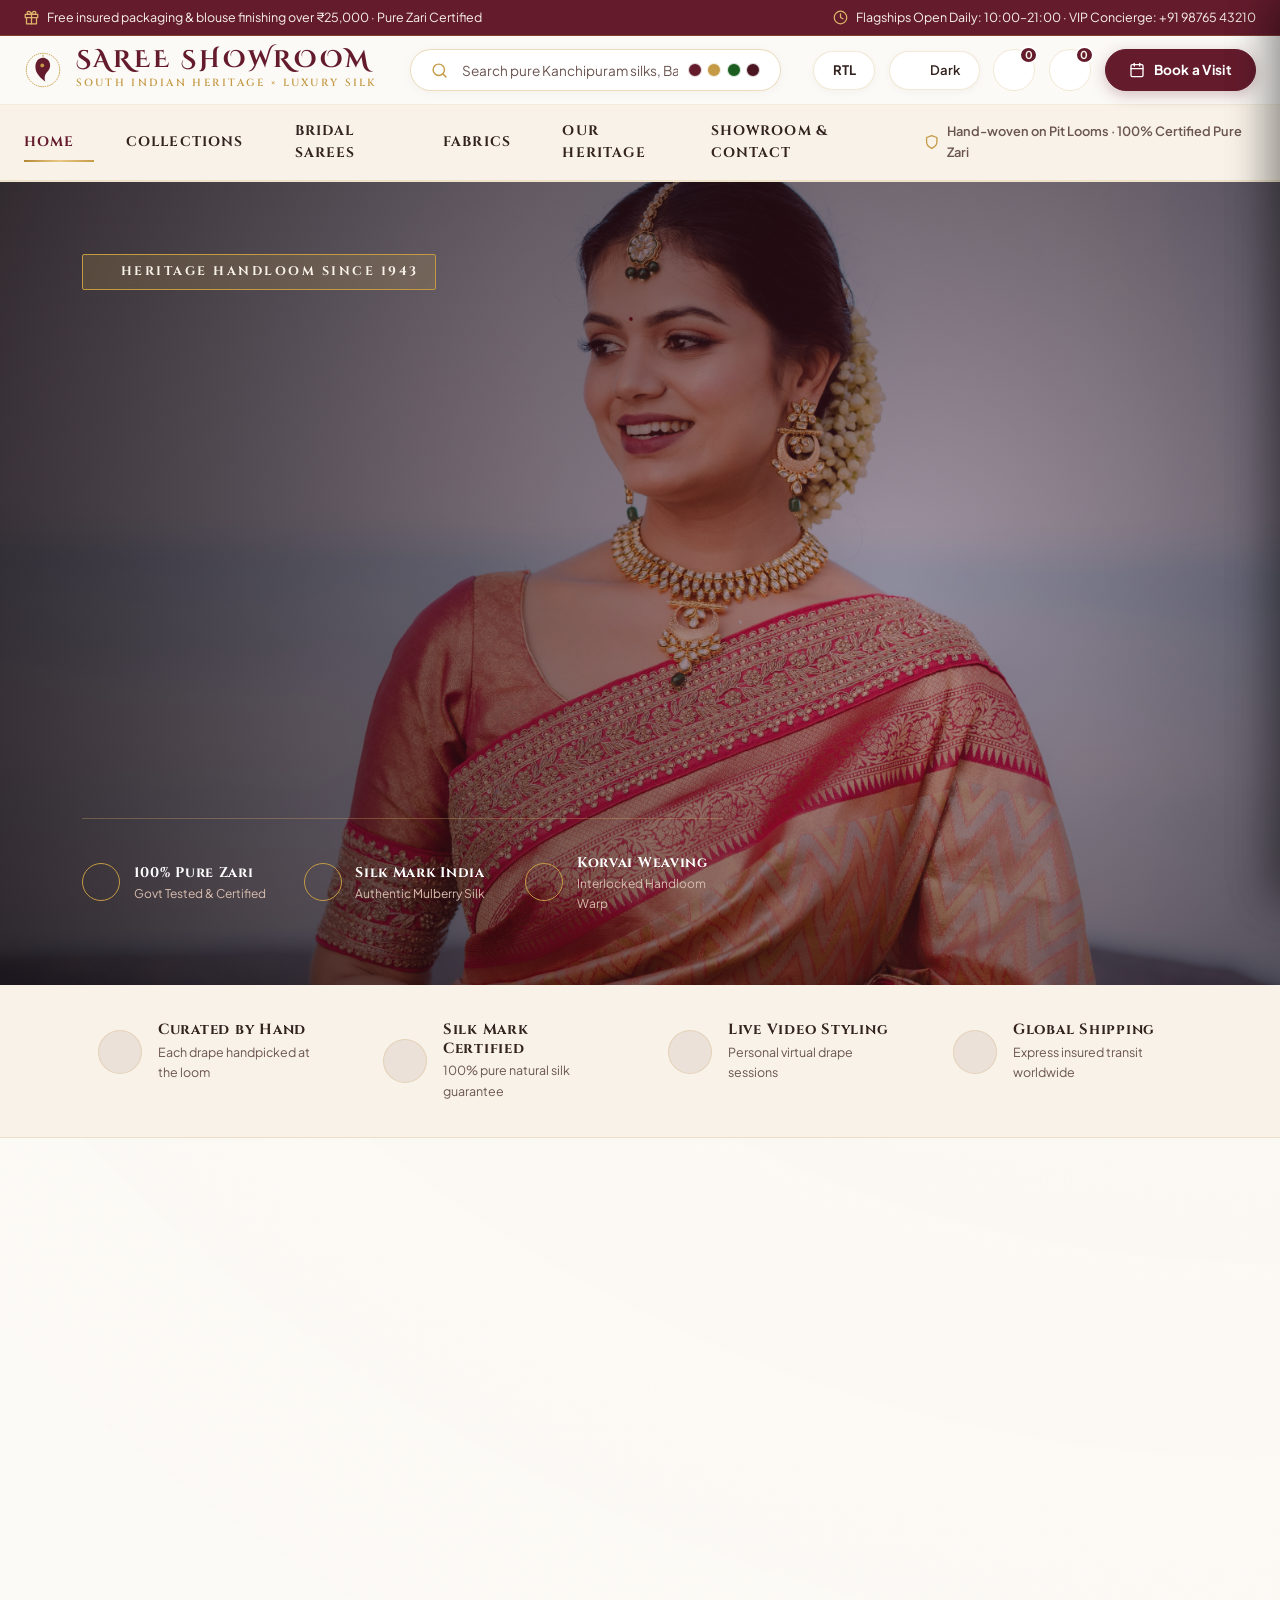
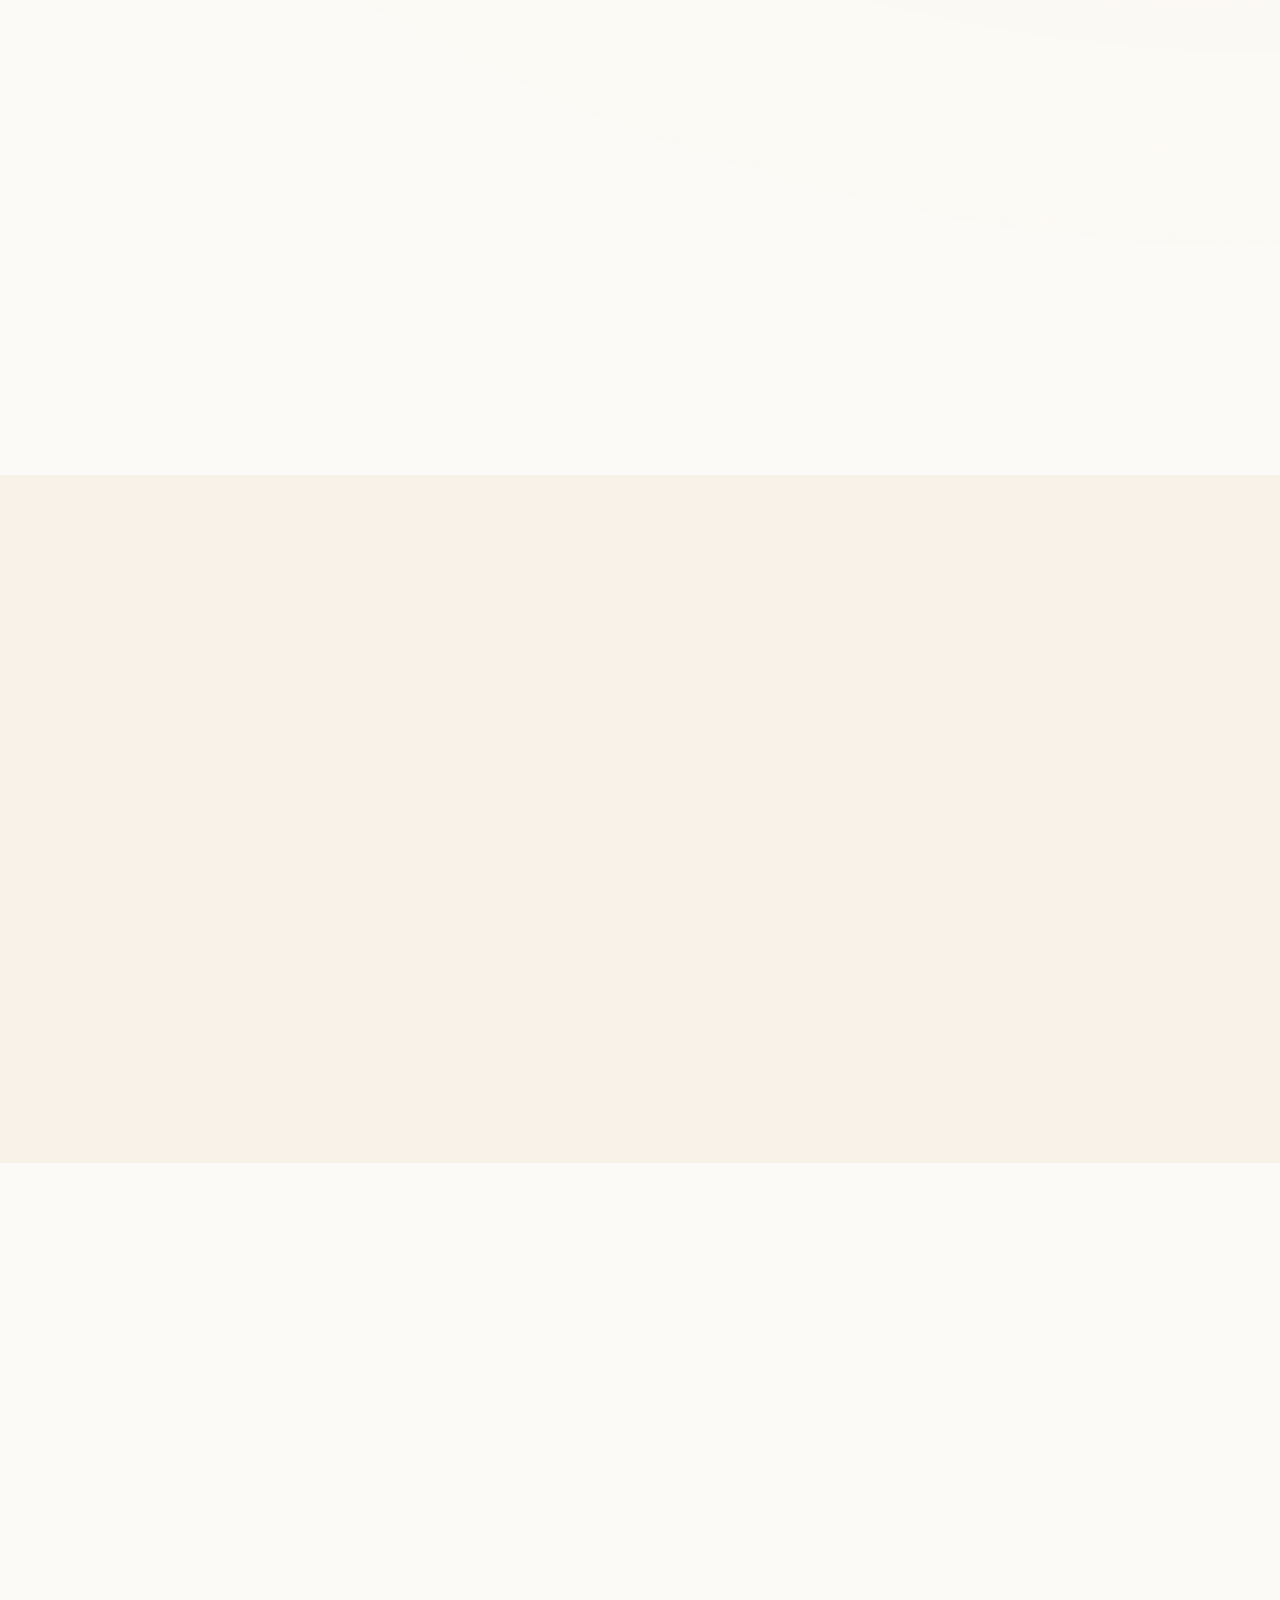
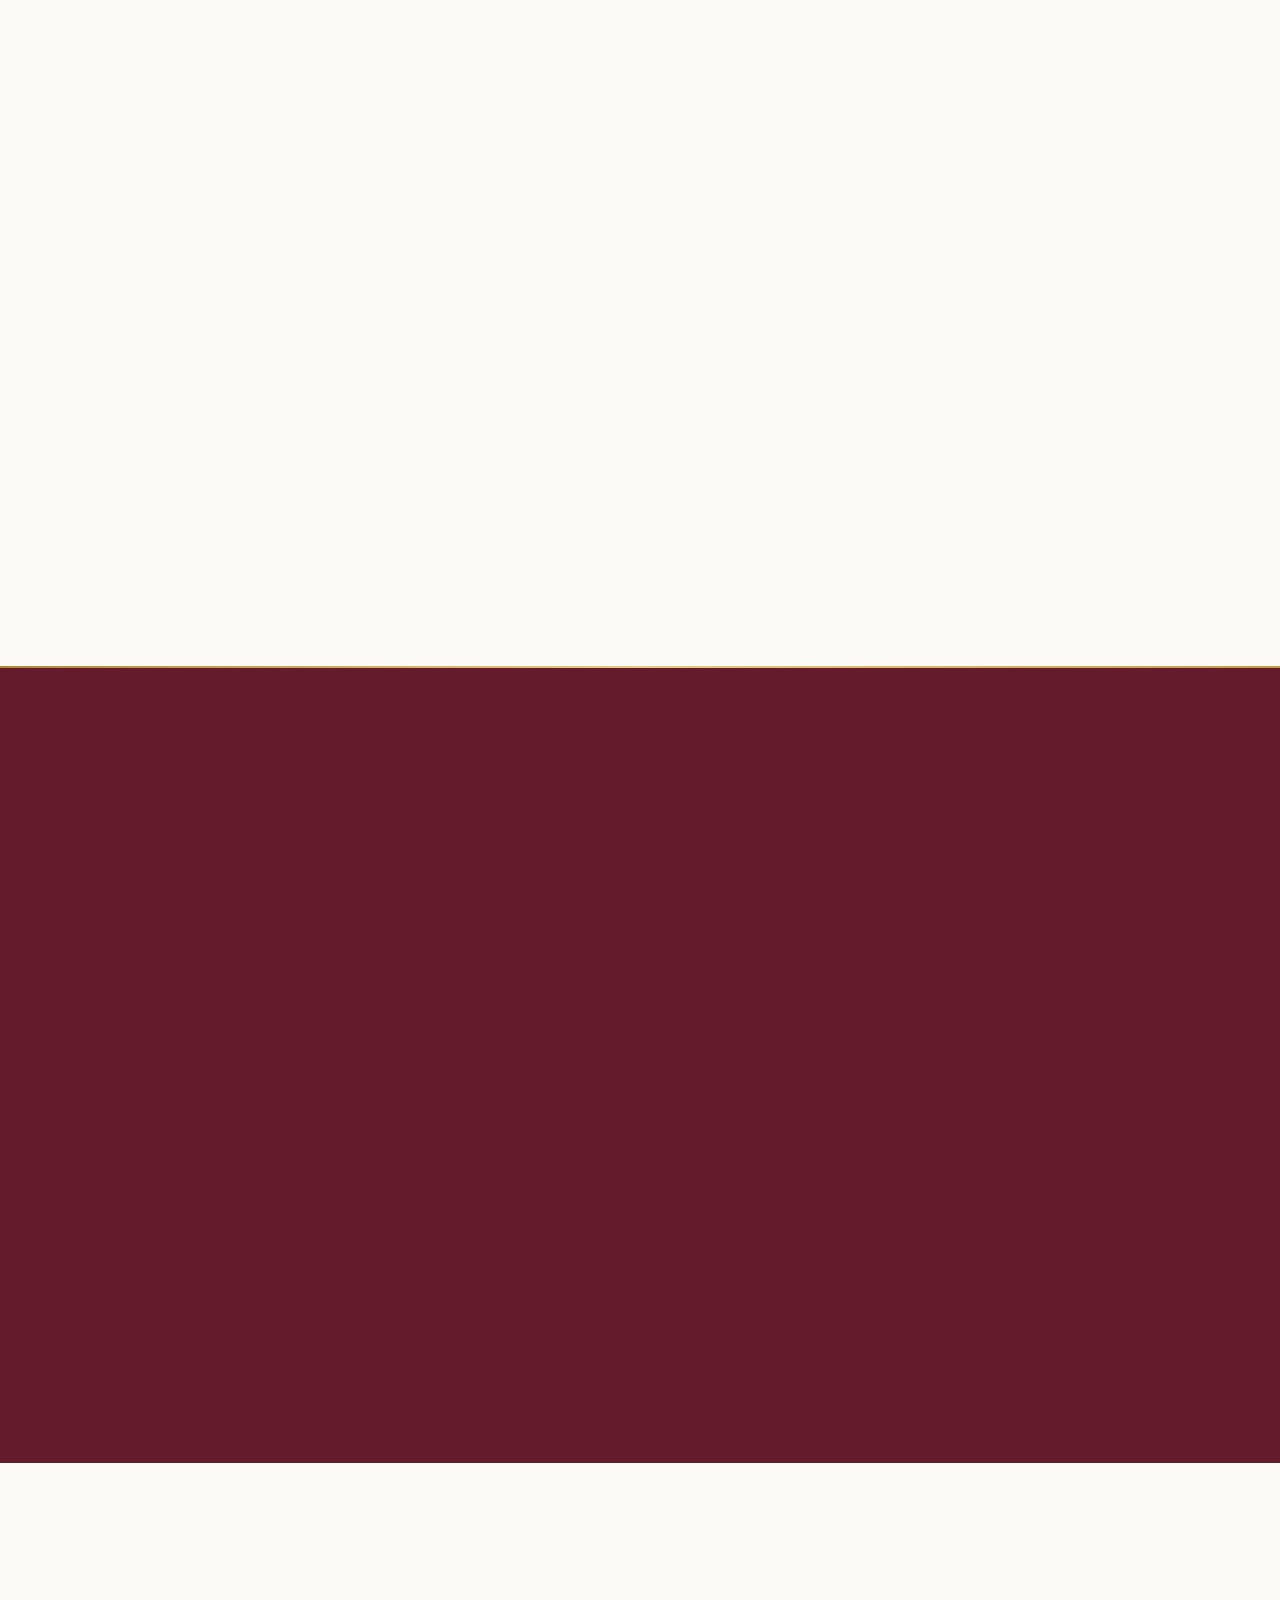
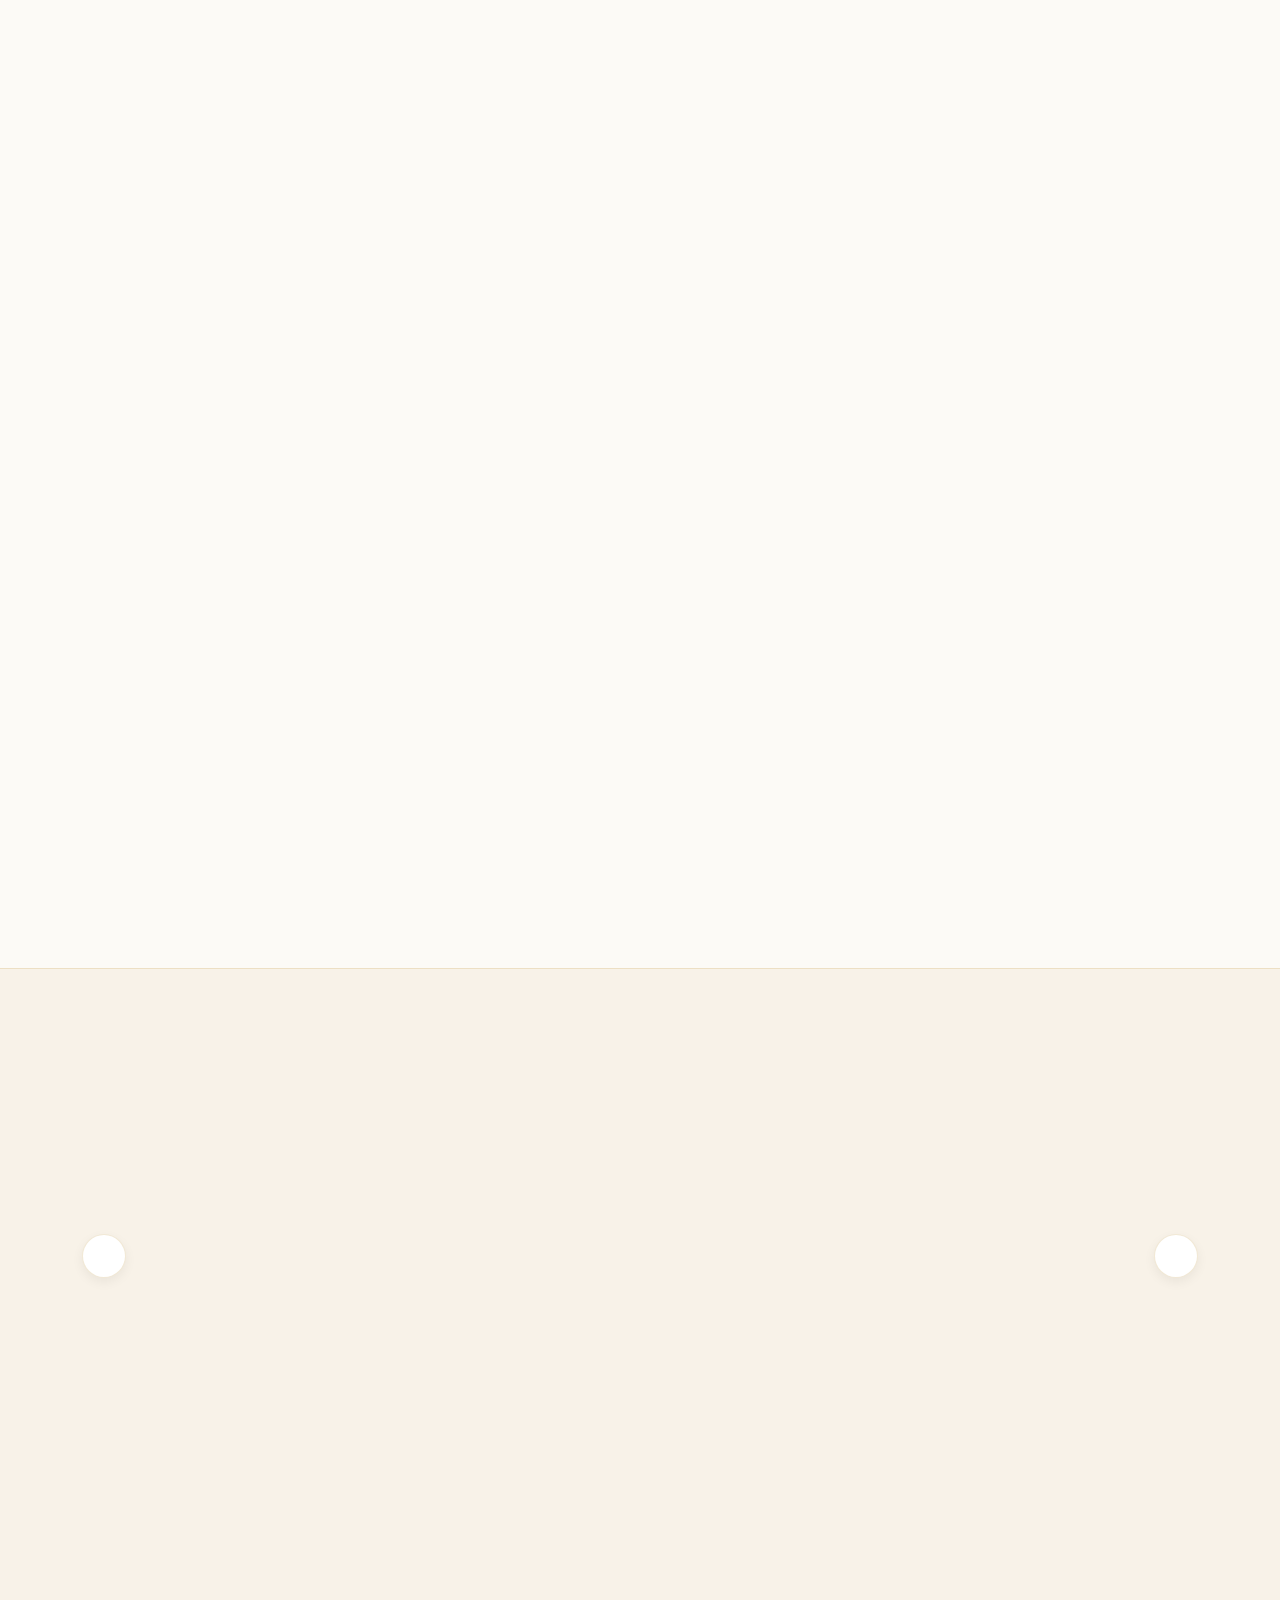
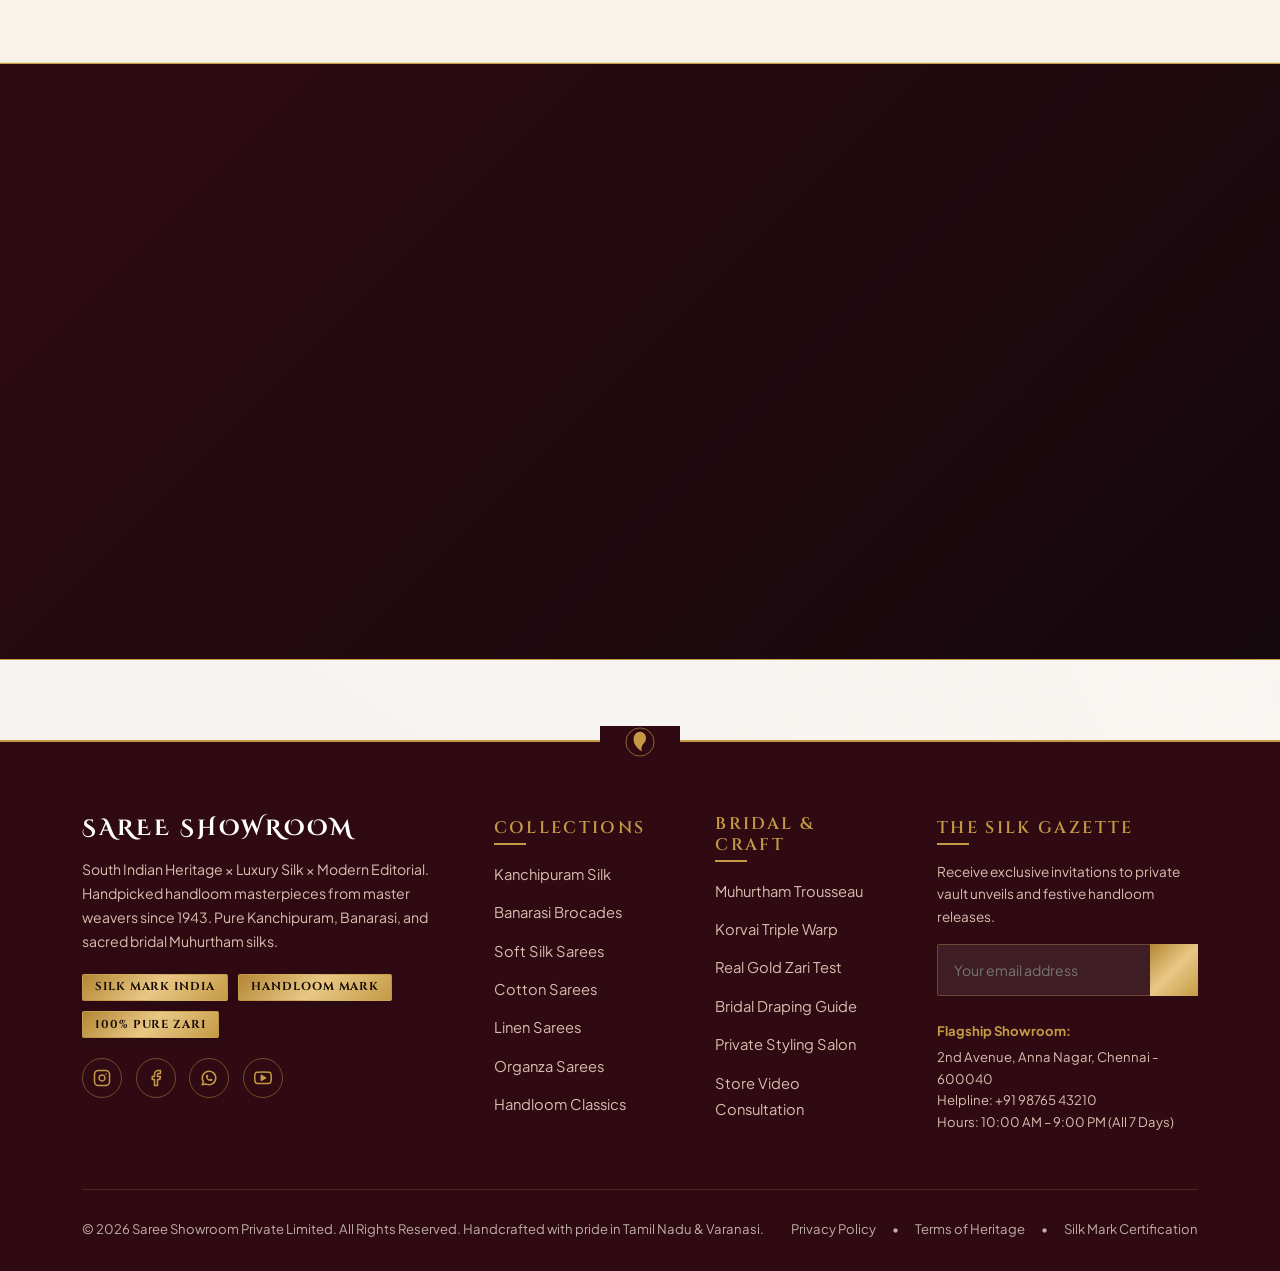
==== index.html @ 2eed8095 "feat: complete Saree Showroom luxury heritage website" ====
<!DOCTYPE html>
<html lang="en" data-theme="light" dir="ltr">
<head>
  <meta charset="UTF-8" />
  <meta name="viewport" content="width=device-width, initial-scale=1.0" />
  <title>Saree Showroom | South Indian Heritage × Luxury Silk × Modern Editorial</title>
  <meta name="description" content="Discover exquisite handwoven Kanchipuram silk, Banarasi brocades, and heirloom bridal sarees carefully handpicked since 1943. Experience royal heritage craftsmanship." />
  
  <!-- Favicon -->
  <link rel="icon" type="image/svg+xml" href="assets/icons/favicon.svg" />

  <!-- Bootstrap 5 CSS -->
  <link rel="stylesheet" href="https://cdn.jsdelivr.net/npm/bootstrap@5.3.3/dist/css/bootstrap.min.css" />
  <!-- Swiper CSS -->
  <link rel="stylesheet" href="https://cdn.jsdelivr.net/npm/swiper@11/swiper-bundle.min.css" />
  <!-- AOS CSS -->
  <link rel="stylesheet" href="https://cdn.jsdelivr.net/npm/aos@2.3.4/dist/aos.css" />

  <!-- Custom Stylesheets -->
  <link rel="stylesheet" href="css/style.css" />
  <link rel="stylesheet" href="css/components.css" />
  <link rel="stylesheet" href="css/responsive.css" />
</head>
<body>

  <!-- ==========================================================================
       Site Header (3-Tier Luxury Editorial Navigation)
       Tier 1: Top Ribbon (Offers & Showroom Timings)
       Tier 2: Brand Logo, Pill Search Bar, Utility Controls (RTL, Dark/Light, Wishlist, Bag, Book a Visit)
       Tier 3: Primary Navigation Links & Handloom Certified Trust Ribbon
       ========================================================================== -->
  <header class="site-header">
    
    <!-- Tier 1: Top Ribbon (Offers & Showroom Timings) -->
    <div class="header-tier-top">
      <div class="header-tier-top-inner">
        <div class="header-top-item">
          <svg viewBox="0 0 24 24" width="15" height="15" fill="none" stroke="currentColor" stroke-width="2" stroke-linecap="round" stroke-linejoin="round">
            <polyline points="20 12 20 22 4 22 4 12"/>
            <rect x="2" y="7" width="20" height="5"/>
            <line x1="12" y1="22" x2="12" y2="7"/>
            <path d="M12 7H7.5a2.5 2.5 0 0 1 0-5C11 2 12 7 12 7z"/>
            <path d="M12 7h4.5a2.5 2.5 0 0 0 0-5C13 2 12 7 12 7z"/>
          </svg>
          <span>Free insured packaging & blouse finishing over ₹25,000 · Pure Zari Certified</span>
        </div>
        <div class="header-top-item d-none d-md-inline-flex">
          <svg viewBox="0 0 24 24" width="15" height="15" fill="none" stroke="currentColor" stroke-width="2" stroke-linecap="round" stroke-linejoin="round">
            <circle cx="12" cy="12" r="10"/>
            <polyline points="12 6 12 12 16 14"/>
          </svg>
          <span>Flagships Open Daily: 10:00–21:00 · VIP Concierge: +91 98765 43210</span>
        </div>
      </div>
    </div>

    <!-- Tier 2: Main Brand & Utility Bar -->
    <div class="header-tier-main">
      <div class="header-tier-main-inner">
        
        <!-- Brand Logo (Tier 2 Left) -->
        <a href="index.html" class="brand-logo-group" aria-label="Saree Showroom Home">
          <svg class="brand-emblem-svg" viewBox="0 0 100 100">
            <circle cx="50" cy="50" r="44" fill="none" stroke="#C49A45" stroke-width="2.5" stroke-dasharray="4 2"/>
            <path d="M50 18 C38 18 30 28 30 42 C30 58 44 72 56 80 C52 70 56 60 62 54 C68 48 70 40 68 32 C66 24 58 18 50 18 Z" fill="#641C2D"/>
            <circle cx="48" cy="38" r="5" fill="#C49A45"/>
            <polygon points="50,8 52,14 50,16 48,14" fill="#C49A45"/>
          </svg>
          <div class="brand-title-wrap">
            <span class="brand-name">SAREE SHOWROOM</span>
            <span class="brand-tagline">South Indian Heritage × Luxury Silk</span>
          </div>
        </a>

        <!-- Pill Search Bar (Tier 2 Center) -->
        <div class="header-search-wrapper">
          <div class="header-search-pill">
            <svg class="header-search-icon" viewBox="0 0 24 24" fill="none" stroke="currentColor" stroke-width="2" stroke-linecap="round" stroke-linejoin="round">
              <circle cx="11" cy="11" r="8"/>
              <line x1="21" y1="21" x2="16.65" y2="16.65"/>
            </svg>
            <input type="text" class="header-search-input" placeholder="Search pure Kanchipuram silks, Banarasi brocades, motifs, colors..." aria-label="Search Catalog" />
            <!-- Quick Silk Swatches in Search Bar -->
            <div class="search-swatches-quick d-none d-lg-flex" title="Quick Color Filters">
              <span class="search-swatch-dot" style="background: #641C2D;" onclick="window.location.href='collections.html?search=maroon'"></span>
              <span class="search-swatch-dot" style="background: #C49A45;" onclick="window.location.href='collections.html?search=gold'"></span>
              <span class="search-swatch-dot" style="background: #1B5E20;" onclick="window.location.href='collections.html?search=emerald'"></span>
              <span class="search-swatch-dot" style="background: #4A1521;" onclick="window.location.href='collections.html?search=wine'"></span>
            </div>
          </div>

          <!-- Suggestions Dropdown Popup -->
          <div class="search-suggestions-popup">
            <div class="suggestions-title">Trending Weaves & Motifs:</div>
            <div class="suggestions-tags">
              <a href="collections.html?fabric=kanchipuram" class="suggestion-tag">Pure Kanchipuram Korvai</a>
              <a href="collections.html?occasion=wedding" class="suggestion-tag">Sacred Muhurtham Crimson</a>
              <a href="collections.html?fabric=banarasi" class="suggestion-tag">Banarasi Shikargah</a>
              <a href="collections.html?fabric=cotton" class="suggestion-tag">Chettinad Mango Buta</a>
              <a href="collections.html?fabric=soft-silk" class="suggestion-tag">Mulberry Soft Silk</a>
            </div>
            <div class="d-flex align-items-center justify-content-between pt-2 border-top border-light" style="font-size: 0.78rem; color: var(--color-text-muted);">
              <span>Press <strong>Enter</strong> to explore all matches</span>
              <a href="collections.html" style="color: var(--color-gold); font-weight: 600;">View Entire Vault →</a>
            </div>
          </div>
        </div>

        <!-- Utility Controls (Tier 2 Right) -->
        <div class="header-utility-controls">
          <!-- RTL Toggle Pill Button -->
          <button class="btn-pill-utility rtl-toggle-btn" title="Toggle Text Direction" aria-label="Toggle Direction">
            <span class="rtl-label" style="font-weight: 700;">RTL</span>
          </button>

          <!-- Light / Dark Mode Toggle Pill Button -->
          <button class="btn-pill-utility theme-toggle-btn" title="Toggle Theme" aria-label="Toggle Theme">
            <i data-lucide="moon" class="theme-icon" style="width: 15px; height: 15px;"></i>
            <span class="theme-label">Dark</span>
          </button>

          <!-- Wishlist Round Icon Button -->
          <button class="btn-icon-utility open-wishlist-btn" title="Saved Weaves" aria-label="Wishlist">
            <i data-lucide="heart" style="width: 18px; height: 18px;"></i>
            <span class="badge-count wishlist-count-badge">0</span>
          </button>

          <!-- Shopping Bag Round Icon Button -->
          <button class="btn-icon-utility open-cart-btn" title="Shopping Bag" aria-label="Bag">
            <i data-lucide="shopping-bag" style="width: 18px; height: 18px;"></i>
            <span class="badge-count cart-count-badge">0</span>
          </button>

          <!-- Book a Visit Deep Maroon Pill CTA -->
          <button class="btn-book-visit-pill" data-bs-toggle="modal" data-bs-target="#appointmentModal">
            <svg viewBox="0 0 24 24" width="16" height="16" fill="none" stroke="currentColor" stroke-width="2" stroke-linecap="round" stroke-linejoin="round">
              <rect x="3" y="4" width="18" height="18" rx="2" ry="2"/>
              <line x1="16" y1="2" x2="16" y2="6"/>
              <line x1="8" y1="2" x2="8" y2="6"/>
              <line x1="3" y1="10" x2="21" y2="10"/>
            </svg>
            <span>Book a Visit</span>
          </button>
        </div>

        <!-- Hamburger Button (<= 1024px, 768px, 360px) -->
        <button class="hamburger-btn" type="button" data-bs-toggle="offcanvas" data-bs-target="#mobileNavOffcanvas" aria-controls="mobileNavOffcanvas" aria-label="Open Mobile Menu">
          <div class="hamburger-icon">
            <span class="hamburger-line"></span>
            <span class="hamburger-line"></span>
            <span class="hamburger-line"></span>
          </div>
        </button>

      </div>
    </div>

    <!-- Tier 3: Bottom Navigation Bar & Certified Handloom Ribbon -->
    <div class="header-tier-nav">
      <div class="header-tier-nav-inner">
        
        <!-- Navigation Links with Dropdowns & Mega Menu -->
        <ul class="desktop-nav-links">
          
          <!-- Home Dropdown -->
          <li class="nav-tier-item">
            <a href="index.html" class="nav-tier-link active">
              Home <i data-lucide="chevron-down" style="width: 14px; height: 14px;"></i>
            </a>
            <ul class="dropdown-menu-luxury">
              <li><a href="index.html">Home 1 — Classical Heritage</a></li>
              <li><a href="home-2.html">Home 2 — Royal Editorial Atelier</a></li>
            </ul>
          </li>

          <!-- Collections Mega Menu Dropdown -->
          <li class="nav-tier-item">
            <a href="collections.html" class="nav-tier-link">
              Collections <i data-lucide="chevron-down" style="width: 14px; height: 14px;"></i>
            </a>

            <!-- Mega Menu -->
            <div class="mega-menu-wrapper">
              <div class="mega-menu-grid">
                <div>
                  <h4 class="mega-column-title">Shop by Fabric</h4>
                  <ul class="mega-link-list">
                    <li><a href="collections.html?fabric=kanchipuram">Kanchipuram Silk <span class="badge-gold">GI</span></a></li>
                    <li><a href="collections.html?fabric=banarasi">Banarasi Silk</a></li>
                    <li><a href="collections.html?fabric=soft-silk">Soft Silk</a></li>
                    <li><a href="collections.html?fabric=cotton">Cotton Sarees</a></li>
                    <li><a href="collections.html?fabric=linen">Linen Sarees</a></li>
                    <li><a href="collections.html?fabric=organza">Organza Sarees</a></li>
                    <li><a href="collections.html?fabric=handloom">Handloom Sarees</a></li>
                  </ul>
                </div>
                <div>
                  <h4 class="mega-column-title">Shop by Occasion</h4>
                  <ul class="mega-link-list">
                    <li><a href="collections.html?occasion=wedding">Wedding Wear</a></li>
                    <li><a href="collections.html?occasion=festive">Festive Wear</a></li>
                    <li><a href="collections.html?occasion=daily">Daily Wear</a></li>
                    <li><a href="collections.html?occasion=office">Office Wear</a></li>
                    <li><a href="bridal.html">Muhurtham Trousseau</a></li>
                  </ul>
                </div>
                <div>
                  <h4 class="mega-column-title">Master Crafts</h4>
                  <ul class="mega-link-list">
                    <li><a href="bridal.html#zari-details">Korvai Triple Warp</a></li>
                    <li><a href="bridal.html#zari-details">24K Pure Gold Zari</a></li>
                    <li><a href="bridal.html#zari-details">Temple Gopuram Spire</a></li>
                    <li><a href="bridal.html#zari-details">Mayil & Mango Buta</a></li>
                    <li><a href="contact.html">Live Video Styling</a></li>
                  </ul>
                </div>
                <div>
                  <div class="mega-card-preview">
                    <img src="IMGAE/shades-by-43-Rm9DL9DmGi4-unsplash.jpg" alt="Bridal Preview" />
                    <div class="mega-card-overlay">
                      <span style="font-size: 0.72rem; text-transform: uppercase; color: var(--color-gold-light); font-weight: 700;">The Royal Muhurtham</span>
                      <h5 style="font-size: 1.1rem; color: #FFFFFF; font-family: var(--font-serif-heading); margin-bottom: 0.5rem;">Pure Zari Kanchipuram</h5>
                      <a href="bridal.html" class="btn-gold py-1 px-3" style="font-size: 0.72rem;">Explore Bridal</a>
                    </div>
                  </div>
                </div>
              </div>
            </div>
          </li>

          <!-- Bridal Sarees -->
          <li class="nav-tier-item">
            <a href="bridal.html" class="nav-tier-link">Bridal Sarees</a>
          </li>

          <!-- Fabrics Direct Dropdown -->
          <li class="nav-tier-item">
            <a href="collections.html" class="nav-tier-link">
              Fabrics <i data-lucide="chevron-down" style="width: 14px; height: 14px;"></i>
            </a>
            <ul class="dropdown-menu-luxury">
              <li><a href="collections.html?fabric=kanchipuram">Pure Kanchipuram Silk</a></li>
              <li><a href="collections.html?fabric=banarasi">Banarasi Katan Silk</a></li>
              <li><a href="collections.html?fabric=soft-silk">Mulberry Soft Silk</a></li>
              <li><a href="collections.html?fabric=cotton">Chettinad Cotton</a></li>
              <li><a href="collections.html?fabric=organza">Tissue & Organza</a></li>
            </ul>
          </li>

          <!-- Our Heritage -->
          <li class="nav-tier-item">
            <a href="#heritage" class="nav-tier-link">Our Heritage</a>
          </li>

          <!-- Showroom & Contact -->
          <li class="nav-tier-item">
            <a href="contact.html" class="nav-tier-link">Showroom & Contact</a>
          </li>

        </ul>

        <!-- Tier 3 Right Handloom Trust Ribbon (Like "Hand-delivered today" in user's image) -->
        <div class="header-nav-trust-badge">
          <svg viewBox="0 0 24 24" width="16" height="16" fill="none" stroke="currentColor" stroke-width="2" stroke-linecap="round" stroke-linejoin="round">
            <path d="M12 22s8-4 8-10V5l-8-3-8 3v7c0 6 8 10 8 10z"/>
          </svg>
          <span>Hand-woven on Pit Looms · 100% Certified Pure Zari</span>
        </div>

      </div>
    </div>

  </header>

  <!-- ==========================================================================
       Mobile Offcanvas Drawer (Active at 360px, 768px, 1024px)
       ========================================================================== -->
  <div class="offcanvas offcanvas-end offcanvas-luxury" tabindex="-1" id="mobileNavOffcanvas" aria-labelledby="mobileNavOffcanvasLabel">
    <div class="offcanvas-header">
      <div class="d-flex align-items-center gap-2">
        <svg style="width: 24px; height: 24px;" viewBox="0 0 100 100">
          <circle cx="50" cy="50" r="44" fill="none" stroke="#C49A45" stroke-width="3"/>
          <path d="M50 18 C38 18 30 28 30 42 C30 58 44 72 56 80 C52 70 56 60 62 54 C68 48 70 40 68 32 C66 24 58 18 50 18 Z" fill="#641C2D"/>
        </svg>
        <span style="font-family: var(--font-serif-heading); font-weight: 700; color: var(--color-maroon); font-size: 1.1rem; letter-spacing: 0.1em;">SAREE SHOWROOM</span>
      </div>
      <button type="button" class="btn-close" data-bs-dismiss="offcanvas" aria-label="Close"></button>
    </div>

    <div class="offcanvas-body">
      <!-- Navigation Links -->
      <ul class="mobile-nav-links">
        <li>
          <a href="index.html" class="active">Home 1 — Classical Heritage <i data-lucide="chevron-right" style="width: 16px; height: 16px;"></i></a>
        </li>
        <li>
          <a href="home-2.html">Home 2 — Royal Editorial Atelier <i data-lucide="chevron-right" style="width: 16px; height: 16px;"></i></a>
        </li>
        <li>
          <a href="collections.html">All Collections <i data-lucide="chevron-right" style="width: 16px; height: 16px;"></i></a>
        </li>
        <li>
          <a href="collections.html?fabric=kanchipuram" style="font-size: 0.95rem; padding-left: 1rem; color: var(--color-text-muted);">
            • Kanchipuram Silk Sarees
          </a>
        </li>
        <li>
          <a href="collections.html?fabric=banarasi" style="font-size: 0.95rem; padding-left: 1rem; color: var(--color-text-muted);">
            • Banarasi Brocades
          </a>
        </li>
        <li>
          <a href="collections.html?fabric=cotton" style="font-size: 0.95rem; padding-left: 1rem; color: var(--color-text-muted);">
            • Handloom Cotton Sarees
          </a>
        </li>
        <li>
          <a href="bridal.html">Bridal Sarees & Muhurtham <i data-lucide="chevron-right" style="width: 16px; height: 16px;"></i></a>
        </li>
        <li>
          <a href="contact.html">Showroom & Contact <i data-lucide="chevron-right" style="width: 16px; height: 16px;"></i></a>
        </li>
      </ul>

      <!-- Quick Action Pills inside Drawer (Wishlist, Cart, Search, Call) -->
      <div class="mobile-actions-bar">
        <div class="mobile-action-pill open-wishlist-btn" data-bs-dismiss="offcanvas">
          <i data-lucide="heart" style="width: 18px; height: 18px;"></i>
          <span>Wishlist (<span class="wishlist-count-badge">0</span>)</span>
        </div>
        <div class="mobile-action-pill open-cart-btn" data-bs-dismiss="offcanvas">
          <i data-lucide="shopping-bag" style="width: 18px; height: 18px;"></i>
          <span>Bag (<span class="cart-count-badge">0</span>)</span>
        </div>
        <div class="mobile-action-pill" onclick="window.location.href='collections.html'">
          <i data-lucide="search" style="width: 18px; height: 18px;"></i>
          <span>Search</span>
        </div>
        <a href="https://wa.me/919876543210" target="_blank" class="mobile-action-pill" style="text-decoration: none;">
          <i data-lucide="message-circle" style="width: 18px; height: 18px; color: #25D366;"></i>
          <span>WhatsApp</span>
        </a>
      </div>

      <!-- Theme & RTL Toggles inside Hamburger Drawer -->
      <div class="mobile-toggles-row">
        <button class="btn btn-outline-gold w-50 py-2 d-flex align-items-center justify-content-center gap-2 theme-toggle-btn" style="font-size: 0.78rem;">
          <i data-lucide="moon" class="theme-icon" style="width: 16px; height: 16px;"></i> Theme Mode
        </button>
        <button class="btn btn-outline-gold w-50 py-2 d-flex align-items-center justify-content-center gap-2 rtl-toggle-btn" style="font-size: 0.78rem;">
          <span class="rtl-label" style="font-weight: 700;">RTL</span> Direction
        </button>
      </div>

      <!-- Book Showroom Visit Button inside Drawer -->
      <div class="mt-3">
        <button class="btn-gold w-100 py-3" data-bs-toggle="modal" data-bs-target="#appointmentModal" data-bs-dismiss="offcanvas">
          <i data-lucide="calendar" style="width: 16px; height: 16px;"></i> Book Private Styling Salon
        </button>
      </div>

      <!-- Showroom Contact Info Footer -->
      <div class="mt-4 pt-3 border-top" style="font-size: 0.8rem; color: var(--color-text-muted);">
        <div><strong>Anna Nagar Flagship:</strong> +91 98765 43210</div>
        <div>Open Daily: 10:00 AM – 9:00 PM</div>
      </div>
    </div>
  </div>

  <!-- ==========================================================================
       Page 1: HOME PAGE CONTENT
       ========================================================================== -->

  <!-- 1. Hero Section -->
  <section class="hero-editorial" style="background-image: url('IMGAE/shades-by-43-Rm9DL9DmGi4-unsplash.jpg');">
    <div class="container">
      <div class="row align-items-center min-vh-75">
        <div class="col-lg-8 col-xl-7">
          <div class="hero-content">
            <div class="hero-tag">
              <i data-lucide="sparkles" style="width: 14px; height: 14px; color: var(--color-gold-light);"></i>
              HERITAGE HANDLOOM SINCE 1943
            </div>

            <h1 class="hero-headline">
              Tradition Woven <br />
              <span class="highlight-italic">Into Every Thread.</span>
            </h1>

            <p class="hero-description">
              Immerse yourself in authentic South Indian grandeur. Handwoven pure Kanchipuram silks, luminous gold zari borders, and timeless Banarasi brocades crafted by fourth-generation master weavers.
            </p>

            <div class="hero-btn-group">
              <a href="collections.html" class="btn-gold">
                <span>Explore Royal Weaves</span>
                <i data-lucide="arrow-right" style="width: 16px; height: 16px;"></i>
              </a>
              <button class="btn-outline-gold" data-bs-toggle="modal" data-bs-target="#appointmentModal">
                <i data-lucide="calendar" style="width: 16px; height: 16px;"></i>
                <span>Book Showroom Visit</span>
              </button>
            </div>

            <!-- Features Strip -->
            <div class="hero-features-strip">
              <div class="hero-feature-item">
                <div class="hero-feature-icon">
                  <i data-lucide="award" style="width: 18px; height: 18px;"></i>
                </div>
                <div>
                  <div class="hero-feature-title">100% Pure Zari</div>
                  <div class="hero-feature-sub">Govt Tested & Certified</div>
                </div>
              </div>

              <div class="hero-feature-item">
                <div class="hero-feature-icon">
                  <i data-lucide="shield-check" style="width: 18px; height: 18px;"></i>
                </div>
                <div>
                  <div class="hero-feature-title">Silk Mark India</div>
                  <div class="hero-feature-sub">Authentic Mulberry Silk</div>
                </div>
              </div>

              <div class="hero-feature-item">
                <div class="hero-feature-icon">
                  <i data-lucide="gem" style="width: 18px; height: 18px;"></i>
                </div>
                <div>
                  <div class="hero-feature-title">Korvai Weaving</div>
                  <div class="hero-feature-sub">Interlocked Handloom Warp</div>
                </div>
              </div>
            </div>

          </div>
        </div>
      </div>
    </div>
  </section>

  <!-- 2. Value Pillars Bar -->
  <section class="value-pillars-bar">
    <div class="container">
      <div class="row g-4 justify-content-center">
        <div class="col-6 col-md-3">
          <div class="pillar-item">
            <div class="pillar-icon-box">
              <i data-lucide="sparkles" style="width: 20px; height: 20px;"></i>
            </div>
            <div>
              <h4 class="pillar-title">Curated by Hand</h4>
              <p class="pillar-sub">Each drape handpicked at the loom</p>
            </div>
          </div>
        </div>

        <div class="col-6 col-md-3">
          <div class="pillar-item">
            <div class="pillar-icon-box">
              <i data-lucide="shield-check" style="width: 20px; height: 20px;"></i>
            </div>
            <div>
              <h4 class="pillar-title">Silk Mark Certified</h4>
              <p class="pillar-sub">100% pure natural silk guarantee</p>
            </div>
          </div>
        </div>

        <div class="col-6 col-md-3">
          <div class="pillar-item">
            <div class="pillar-icon-box">
              <i data-lucide="video" style="width: 20px; height: 20px;"></i>
            </div>
            <div>
              <h4 class="pillar-title">Live Video Styling</h4>
              <p class="pillar-sub">Personal virtual drape sessions</p>
            </div>
          </div>
        </div>

        <div class="col-6 col-md-3">
          <div class="pillar-item">
            <div class="pillar-icon-box">
              <i data-lucide="globe" style="width: 20px; height: 20px;"></i>
            </div>
            <div>
              <h4 class="pillar-title">Global Shipping</h4>
              <p class="pillar-sub">Express insured transit worldwide</p>
            </div>
          </div>
        </div>
      </div>
    </div>
  </section>

  <!-- 3. Shop Silk Sarees and Cotton Sarees Sections (Split Editorial) -->
  <section class="editorial-split-section">
    <div class="container">
      
      <div class="text-center" data-aos="fade-up">
        <div class="section-tag">Signature Traditions</div>
        <h2 class="section-title">The Quintessential Drapes</h2>
        <p class="section-subtitle">From opulent bridal silk korvais to breathable Chettinad cotton handlooms, explore the two pillars of South Indian grace.</p>
        
        <div class="ornament-divider">
          <div class="ornament-line"></div>
          <div class="ornament-icon">
            <svg viewBox="0 0 60 80" style="width: 20px; height: 20px; fill: currentColor;">
              <path d="M30 5 C15 5 5 18 5 35 C5 55 22 70 35 78 C30 68 35 56 42 49 C49 42 52 33 50 24 C48 14 40 5 30 5 Z"/>
            </svg>
          </div>
          <div class="ornament-line"></div>
        </div>
      </div>

      <div class="editorial-split-grid mt-4">
        <!-- Silk Sarees Card -->
        <div class="editorial-card" data-aos="fade-right">
          <img src="IMGAE/happysurd-photography-7q-Z4IrqyYY-unsplash.jpg" alt="Pure Silk Sarees" class="editorial-card-bg" />
          <div class="editorial-card-content">
            <div class="editorial-card-tag">ROYAL SILK WEAVES</div>
            <h3 class="editorial-card-title">Shop Pure Silk Sarees</h3>
            <p class="editorial-card-desc">Kanchipuram, Banarasi, and Mulberry Soft Silks steeped in pure silver-gold zari, temple borders, and peacock motifs.</p>
            <a href="collections.html?fabric=kanchipuram" class="btn-gold">
              <span>View Silk Collections</span>
              <i data-lucide="arrow-right" style="width: 15px; height: 15px;"></i>
            </a>
          </div>
        </div>

        <!-- Cotton Sarees Card -->
        <div class="editorial-card" data-aos="fade-left">
          <img src="IMGAE/bulbul-ahmed-v9nCfAKxxx4-unsplash.jpg" alt="Pure Cotton Handloom Sarees" class="editorial-card-bg" />
          <div class="editorial-card-content">
            <div class="editorial-card-tag">EARTHEN HANDLOOM</div>
            <h3 class="editorial-card-title">Shop Handloom Cotton Sarees</h3>
            <p class="editorial-card-desc">Chettinad, Madhurai Sungudi, and Bengal handspun cottons featuring delicate mango butas and comforting summer drapes.</p>
            <a href="collections.html?fabric=cotton" class="btn-gold">
              <span>View Cotton Sarees</span>
              <i data-lucide="arrow-right" style="width: 15px; height: 15px;"></i>
            </a>
          </div>
        </div>
      </div>

    </div>
  </section>

  <!-- 4. Featured Collections Carousel (Swiper.js) -->
  <section class="collections-carousel-section">
    <div class="container">
      
      <div class="d-flex flex-wrap align-items-end justify-content-between mb-4" data-aos="fade-up">
        <div>
          <div class="section-tag">Curated Edits</div>
          <h2 class="section-title mb-1">Featured Collections</h2>
          <p class="section-subtitle m-0">Explore our signature fabric and craft categories woven for monumental celebrations.</p>
        </div>
        <div class="d-flex gap-2 mt-3 mt-md-0">
          <div class="swiper-btn-gold swiper-button-prev-custom" aria-label="Previous Slide">
            <i data-lucide="chevron-left" style="width: 20px; height: 20px;"></i>
          </div>
          <div class="swiper-btn-gold swiper-button-next-custom" aria-label="Next Slide">
            <i data-lucide="chevron-right" style="width: 20px; height: 20px;"></i>
          </div>
        </div>
      </div>

      <!-- Swiper Slider -->
      <div class="swiper collections-swiper" data-aos="fade-up">
        <div class="swiper-wrapper">
          
          <!-- Collection 1: Kanchipuram Silk -->
          <div class="swiper-slide">
            <div class="collection-card-item">
              <img src="IMGAE/horitoki-ltd-dCuCMZ9XnHg-unsplash.jpg" alt="Kanchipuram Silks" class="collection-card-img" />
              <div class="collection-card-overlay">
                <span style="font-size: 0.72rem; text-transform: uppercase; color: var(--color-gold); font-weight: 700;">Auspicious Weaves</span>
                <h3 class="collection-card-title">Kanchipuram Silk</h3>
                <p style="font-size: 0.85rem; color: #E8DCD4; margin-bottom: 0.5rem;">Pure silver & gold zari korvai looms</p>
                <a href="collections.html?fabric=kanchipuram" class="collection-card-link">Explore Sarees <i data-lucide="arrow-right" style="width: 14px; height: 14px;"></i></a>
              </div>
            </div>
          </div>

          <!-- Collection 2: Banarasi Silk -->
          <div class="swiper-slide">
            <div class="collection-card-item">
              <img src="IMGAE/samrat-khadka-WLDcs1m9d9Y-unsplash.jpg" alt="Banarasi Silk" class="collection-card-img" />
              <div class="collection-card-overlay">
                <span style="font-size: 0.72rem; text-transform: uppercase; color: var(--color-gold); font-weight: 700;">Royal Brocades</span>
                <h3 class="collection-card-title">Banarasi Silk</h3>
                <p style="font-size: 0.85rem; color: #E8DCD4; margin-bottom: 0.5rem;">Kadhwa jaal and Shikargah motifs</p>
                <a href="collections.html?fabric=banarasi" class="collection-card-link">Explore Sarees <i data-lucide="arrow-right" style="width: 14px; height: 14px;"></i></a>
              </div>
            </div>
          </div>

          <!-- Collection 3: Soft Silk -->
          <div class="swiper-slide">
            <div class="collection-card-item">
              <img src="IMGAE/shibnarayaninpace-woman-8060193_1920.jpg" alt="Soft Silk Sarees" class="collection-card-img" />
              <div class="collection-card-overlay">
                <span style="font-size: 0.72rem; text-transform: uppercase; color: var(--color-gold); font-weight: 700;">Lightweight Opulence</span>
                <h3 class="collection-card-title">Soft Silk</h3>
                <p style="font-size: 0.85rem; color: #E8DCD4; margin-bottom: 0.5rem;">Supple drape for contemporary soirees</p>
                <a href="collections.html?fabric=soft-silk" class="collection-card-link">Explore Sarees <i data-lucide="arrow-right" style="width: 14px; height: 14px;"></i></a>
              </div>
            </div>
          </div>

          <!-- Collection 4: Pure Cotton Handloom -->
          <div class="swiper-slide">
            <div class="collection-card-item">
              <img src="IMGAE/lola-azizada-Cr4BApFna1c-unsplash.jpg" alt="Cotton Sarees" class="collection-card-img" />
              <div class="collection-card-overlay">
                <span style="font-size: 0.72rem; text-transform: uppercase; color: var(--color-gold); font-weight: 700;">Everyday Grace</span>
                <h3 class="collection-card-title">Cotton Sarees</h3>
                <p style="font-size: 0.85rem; color: #E8DCD4; margin-bottom: 0.5rem;">Pure Chettinad mango buta weaves</p>
                <a href="collections.html?fabric=cotton" class="collection-card-link">Explore Sarees <i data-lucide="arrow-right" style="width: 14px; height: 14px;"></i></a>
              </div>
            </div>
          </div>

          <!-- Collection 5: Organza & Tissue -->
          <div class="swiper-slide">
            <div class="collection-card-item">
              <img src="https://images.unsplash.com/photo-1609357605129-26f69add5d6e?auto=format&fit=crop&w=900&q=80" alt="Organza Sarees" class="collection-card-img" />
              <div class="collection-card-overlay">
                <span style="font-size: 0.72rem; text-transform: uppercase; color: var(--color-gold); font-weight: 700;">Sheer Elegance</span>
                <h3 class="collection-card-title">Organza & Tissue</h3>
                <p style="font-size: 0.85rem; color: #E8DCD4; margin-bottom: 0.5rem;">Hand-embroidered cutwork scallops</p>
                <a href="collections.html?fabric=organza" class="collection-card-link">Explore Sarees <i data-lucide="arrow-right" style="width: 14px; height: 14px;"></i></a>
              </div>
            </div>
          </div>

        </div>
      </div>

    </div>
  </section>

  <!-- 5. Bestselling Sarees Section with Price & Product Details -->
  <section class="py-5">
    <div class="container">
      
      <div class="text-center" data-aos="fade-up">
        <div class="section-tag">Most Adored Weaves</div>
        <h2 class="section-title">Bestselling Sarees</h2>
        <p class="section-subtitle">Cherished by brides and connoisseurs worldwide for their impeccable drape, authentic zari, and timeless prestige.</p>
        
        <div class="ornament-divider">
          <div class="ornament-line"></div>
          <div class="ornament-icon">
            <svg viewBox="0 0 120 30" style="width: 40px; height: 15px; fill: none; stroke: currentColor;">
              <path d="M0 30 L10 10 L20 30 L30 10 L40 30 L50 10 L60 30 L70 10 L80 30 L90 10 L100 30 L110 10 L120 30" stroke-width="2"/>
            </svg>
          </div>
          <div class="ornament-line"></div>
        </div>
      </div>

      <!-- Bestseller Product Cards Grid (4 Columns) -->
      <div class="row g-4 mt-2">
        
        <!-- Bestseller 1: Crimson Red Bridal Kanchipuram -->
        <div class="col-12 col-sm-6 col-lg-3" data-aos="fade-up">
          <div class="product-card">
            <div class="product-badges-group">
              <span class="product-badge gold">Bridal Heirloom</span>
              <span class="product-badge">Silk Mark</span>
            </div>
            <div class="product-actions-floating">
              <button class="action-float-btn wishlist-btn-toggle" data-product-id="saree-01" onclick="toggleWishlist('saree-01')" title="Add to Wishlist">
                <i data-lucide="heart" style="width: 17px; height: 17px;"></i>
              </button>
            </div>
            <div class="product-media-wrapper" onclick="openQuickView('saree-01')" style="cursor: pointer;">
              <img src="IMGAE/shades-by-43-Rm9DL9DmGi4-unsplash.jpg" alt="Crimson Red Bridal Kanchipuram" class="product-img" />
              <img src="IMGAE/happysurd-photography-7q-Z4IrqyYY-unsplash.jpg" alt="Drape Detail" class="product-img-hover" />
              <div class="product-quick-view-bar" onclick="event.stopPropagation(); openQuickView('saree-01');">
                <button class="quick-view-btn"><i data-lucide="eye" style="width: 15px; height: 15px;"></i> Quick View</button>
              </div>
            </div>
            <div class="product-info">
              <div class="product-fabric-tag">Kanchipuram Silk • Wedding Wear</div>
              <h3 class="product-title"><a href="javascript:void(0)" onclick="openQuickView('saree-01')">Crimson Red Bridal Kanchipuram Pure Silk</a></h3>
              <div class="product-meta-row">
                <span class="product-rating"><i data-lucide="star" style="width: 13px; height: 13px; fill: currentColor;"></i> 5.0 (38)</span>
                <span>Deep Crimson</span>
              </div>
              <div class="product-price-row">
                <span class="product-price">₹68,500</span>
                <span class="product-price-original">₹78,000</span>
                <span class="product-discount-pill">12% OFF</span>
              </div>
              <div class="product-card-cta">
                <button class="btn-card-add" onclick="addToCart('saree-01')">
                  <i data-lucide="shopping-bag" style="width: 15px; height: 15px;"></i> Add to Bag
                </button>
                <a href="https://wa.me/919876543210?text=Hello%20Saree%20Showroom,%20inquiring%20about%20Crimson%20Red%20Bridal%20Kanchipuram%20(₹68,500)" target="_blank" class="btn-card-whatsapp" title="WhatsApp Enquiry">
                  <i data-lucide="message-circle" style="width: 17px; height: 17px;"></i>
                </a>
              </div>
            </div>
          </div>
        </div>

        <!-- Bestseller 2: Royal Wine Kanchipuram -->
        <div class="col-12 col-sm-6 col-lg-3" data-aos="fade-up" data-aos-delay="100">
          <div class="product-card">
            <div class="product-badges-group">
              <span class="product-badge gold">Royal Collection</span>
            </div>
            <div class="product-actions-floating">
              <button class="action-float-btn wishlist-btn-toggle" data-product-id="saree-02" onclick="toggleWishlist('saree-02')" title="Add to Wishlist">
                <i data-lucide="heart" style="width: 17px; height: 17px;"></i>
              </button>
            </div>
            <div class="product-media-wrapper" onclick="openQuickView('saree-02')" style="cursor: pointer;">
              <img src="IMGAE/ghunnghat-delhi-nQAseP3G96Q-unsplash.jpg" alt="Royal Wine Kanchipuram" class="product-img" />
              <img src="IMGAE/shibnarayaninpace-woman-8060193_1920.jpg" alt="Drape Detail" class="product-img-hover" />
              <div class="product-quick-view-bar" onclick="event.stopPropagation(); openQuickView('saree-02');">
                <button class="quick-view-btn"><i data-lucide="eye" style="width: 15px; height: 15px;"></i> Quick View</button>
              </div>
            </div>
            <div class="product-info">
              <div class="product-fabric-tag">Kanchipuram Silk • Wedding Wear</div>
              <h3 class="product-title"><a href="javascript:void(0)" onclick="openQuickView('saree-02')">Royal Wine Kanchipuram Brocade Saree</a></h3>
              <div class="product-meta-row">
                <span class="product-rating"><i data-lucide="star" style="width: 13px; height: 13px; fill: currentColor;"></i> 4.9 (29)</span>
                <span>Royal Wine</span>
              </div>
              <div class="product-price-row">
                <span class="product-price">₹54,900</span>
                <span class="product-price-original">₹62,000</span>
                <span class="product-discount-pill">11% OFF</span>
              </div>
              <div class="product-card-cta">
                <button class="btn-card-add" onclick="addToCart('saree-02')">
                  <i data-lucide="shopping-bag" style="width: 15px; height: 15px;"></i> Add to Bag
                </button>
                <a href="https://wa.me/919876543210?text=Hello%20Saree%20Showroom,%20inquiring%20about%20Royal%20Wine%20Kanchipuram%20(₹54,900)" target="_blank" class="btn-card-whatsapp" title="WhatsApp Enquiry">
                  <i data-lucide="message-circle" style="width: 17px; height: 17px;"></i>
                </a>
              </div>
            </div>
          </div>
        </div>

        <!-- Bestseller 3: Emerald Green Pure Silk -->
        <div class="col-12 col-sm-6 col-lg-3" data-aos="fade-up" data-aos-delay="200">
          <div class="product-card">
            <div class="product-badges-group">
              <span class="product-badge">Heritage Classic</span>
            </div>
            <div class="product-actions-floating">
              <button class="action-float-btn wishlist-btn-toggle" data-product-id="saree-03" onclick="toggleWishlist('saree-03')" title="Add to Wishlist">
                <i data-lucide="heart" style="width: 17px; height: 17px;"></i>
              </button>
            </div>
            <div class="product-media-wrapper" onclick="openQuickView('saree-03')" style="cursor: pointer;">
              <img src="IMGAE/sushanta-rokka-FWfhfJks5N4-unsplash.jpg" alt="Emerald Green Pure Silk" class="product-img" />
              <img src="IMGAE/horitoki-ltd-dCuCMZ9XnHg-unsplash.jpg" alt="Drape Detail" class="product-img-hover" />
              <div class="product-quick-view-bar" onclick="event.stopPropagation(); openQuickView('saree-03');">
                <button class="quick-view-btn"><i data-lucide="eye" style="width: 15px; height: 15px;"></i> Quick View</button>
              </div>
            </div>
            <div class="product-info">
              <div class="product-fabric-tag">Kanchipuram Silk • Festive Wear</div>
              <h3 class="product-title"><a href="javascript:void(0)" onclick="openQuickView('saree-03')">Emerald Green Pure Silk Temple Border</a></h3>
              <div class="product-meta-row">
                <span class="product-rating"><i data-lucide="star" style="width: 13px; height: 13px; fill: currentColor;"></i> 4.8 (44)</span>
                <span>Emerald Green</span>
              </div>
              <div class="product-price-row">
                <span class="product-price">₹42,000</span>
                <span class="product-price-original">₹48,000</span>
                <span class="product-discount-pill">13% OFF</span>
              </div>
              <div class="product-card-cta">
                <button class="btn-card-add" onclick="addToCart('saree-03')">
                  <i data-lucide="shopping-bag" style="width: 15px; height: 15px;"></i> Add to Bag
                </button>
                <a href="https://wa.me/919876543210?text=Hello%20Saree%20Showroom,%20inquiring%20about%20Emerald%20Green%20Pure%20Silk%20(₹42,000)" target="_blank" class="btn-card-whatsapp" title="WhatsApp Enquiry">
                  <i data-lucide="message-circle" style="width: 17px; height: 17px;"></i>
                </a>
              </div>
            </div>
          </div>
        </div>

        <!-- Bestseller 4: Mango Buta Handloom Cotton -->
        <div class="col-12 col-sm-6 col-lg-3" data-aos="fade-up" data-aos-delay="300">
          <div class="product-card">
            <div class="product-badges-group">
              <span class="product-badge">Pure Handloom</span>
            </div>
            <div class="product-actions-floating">
              <button class="action-float-btn wishlist-btn-toggle" data-product-id="saree-04" onclick="toggleWishlist('saree-04')" title="Add to Wishlist">
                <i data-lucide="heart" style="width: 17px; height: 17px;"></i>
              </button>
            </div>
            <div class="product-media-wrapper" onclick="openQuickView('saree-04')" style="cursor: pointer;">
              <img src="IMGAE/bulbul-ahmed-v9nCfAKxxx4-unsplash.jpg" alt="Mango Buta Cotton Saree" class="product-img" />
              <img src="IMGAE/lola-azizada-Cr4BApFna1c-unsplash.jpg" alt="Drape Detail" class="product-img-hover" />
              <div class="product-quick-view-bar" onclick="event.stopPropagation(); openQuickView('saree-04');">
                <button class="quick-view-btn"><i data-lucide="eye" style="width: 15px; height: 15px;"></i> Quick View</button>
              </div>
            </div>
            <div class="product-info">
              <div class="product-fabric-tag">Cotton Sarees • Daily Wear</div>
              <h3 class="product-title"><a href="javascript:void(0)" onclick="openQuickView('saree-04')">Pastel Green Mango Buta Handloom Cotton</a></h3>
              <div class="product-meta-row">
                <span class="product-rating"><i data-lucide="star" style="width: 13px; height: 13px; fill: currentColor;"></i> 4.9 (52)</span>
                <span>Pastel Green</span>
              </div>
              <div class="product-price-row">
                <span class="product-price">₹6,800</span>
                <span class="product-price-original">₹8,500</span>
                <span class="product-discount-pill">20% OFF</span>
              </div>
              <div class="product-card-cta">
                <button class="btn-card-add" onclick="addToCart('saree-04')">
                  <i data-lucide="shopping-bag" style="width: 15px; height: 15px;"></i> Add to Bag
                </button>
                <a href="https://wa.me/919876543210?text=Hello%20Saree%20Showroom,%20inquiring%20about%20Mango%20Buta%20Cotton%20(₹6,800)" target="_blank" class="btn-card-whatsapp" title="WhatsApp Enquiry">
                  <i data-lucide="message-circle" style="width: 17px; height: 17px;"></i>
                </a>
              </div>
            </div>
          </div>
        </div>

      </div>

      <div class="text-center mt-5" data-aos="fade-up">
        <a href="collections.html" class="btn-outline-gold">
          <span>View All 16+ Handcrafted Sarees</span>
          <i data-lucide="arrow-right" style="width: 16px; height: 16px;"></i>
        </a>
      </div>

    </div>
  </section>

  <!-- 6. Our Heritage & Craftsmanship Storytelling (Kankatala-Inspired Deep Maroon Overlap) -->
  <section class="kankatala-heritage-section" id="heritage">
    <div class="container">
      <div class="row align-items-center g-5">
        
        <!-- Left Content -->
        <div class="col-lg-6" data-aos="fade-right">
          <span class="kankatala-sub">OUR HERITAGE</span>
          <h2 class="kankatala-heading">
            WOVEN IN TRADITION,<br />
            DRAPED IN ELEGANCE
          </h2>
          <p class="kankatala-body">
            Discover the timeless beauty of Indian sarees with Saree Showroom. From the rich zari artistry of Kanchipuram silks to the elegance of Banarasi, Paithani and contemporary designer sarees, every drape celebrates India's rich textile heritage and the artistry of its weavers.
          </p>
          <div class="d-flex flex-wrap gap-3 align-items-center">
            <a href="collections.html" class="btn-white-pill">
              <span>EXPLORE OUR COLLECTION —</span>
            </a>
            <button class="btn btn-outline-light rounded-circle p-2" onclick="openVideoLightbox('v/17110135_2160_3840_30fps.mp4', 'The Master Pit Loom Film')" title="Watch Heritage Weaving Film" style="width: 44px; height: 44px; display: inline-flex; align-items: center; justify-content: center; border-color: rgba(255,255,255,0.4);">
              <i data-lucide="play" style="width: 18px; height: 18px; fill: currentColor;"></i>
            </button>
            <span style="font-size: 0.82rem; color: #E8DCD4; text-transform: uppercase; letter-spacing: 0.1em;">Watch Loom Film</span>
          </div>
        </div>

        <!-- Right Overlapping Editorial Imagery -->
        <div class="col-lg-6" data-aos="fade-left">
          <div class="kankatala-overlap-gallery">
            <!-- Background Tall Portrait Card -->
            <div class="overlap-bg-card">
              <img src="IMGAE/happysurd-photography-7q-Z4IrqyYY-unsplash.jpg" alt="Rich Silk Saree with Zari Border" />
            </div>

            <!-- Foreground Overlapping Card (Three women walking on lawn) -->
            <div class="overlap-fg-card">
              <img src="IMGAE/shibnarayaninpace-woman-8060193_1920.jpg" alt="Women Draped in Heritage Silk" />
            </div>

            <!-- Floating Video Play Badge -->
            <button class="btn-video-play-floating" onclick="openVideoLightbox('v/17110135_2160_3840_30fps.mp4', 'The Sacred Handloom Loom Film')" title="Watch Handloom Film">
              <i data-lucide="play" style="width: 24px; height: 24px; fill: currentColor;"></i>
            </button>
          </div>
        </div>

      </div>
    </div>
  </section>

  <!-- 7. Living Heritage: Handlooms in Motion (Video Reels from C:\Users\VC\Desktop\novembdr\info\SAREE SHOWROOM\v) -->
  <section class="video-reels-section">
    <div class="container">
      
      <div class="text-center mb-5" data-aos="fade-up">
        <div class="section-tag">Cinematic Reels</div>
        <h2 class="section-title">Loom to Heirloom: Silk in Motion</h2>
        <p class="section-subtitle">Gaze upon the rhythmic whisper of the pit shuttle, the natural lustre of mulberry silk, and the radiant sheen of authentic gold zari.</p>
        
        <div class="ornament-divider">
          <div class="ornament-line"></div>
          <div class="ornament-icon">
            <svg viewBox="0 0 200 40" style="width: 60px; height: 18px; fill: currentColor;">
              <polygon points="100,5 110,20 100,35 90,20"/>
            </svg>
          </div>
          <div class="ornament-line"></div>
        </div>
      </div>

      <div class="row g-4">
        
        <!-- Video Reel 1 -->
        <div class="col-md-4" data-aos="fade-up" data-aos-delay="100">
          <div class="video-reel-card">
            <video id="reelVideo1" class="video-reel-player" src="v/16399930_1080_1920_30fps.mp4" autoplay muted loop playsinline></video>
            <div class="video-reel-overlay">
              <div class="video-reel-top">
                <span class="badge-gold">PURE MULBERRY</span>
                <button class="btn-reel-sound" onclick="toggleVideoSound('reelVideo1', this)" title="Toggle Sound">
                  <i data-lucide="volume-x" style="width: 17px; height: 17px;"></i>
                </button>
              </div>
              <div class="video-reel-bottom">
                <h4 class="video-reel-title">The 6-Yard Flow</h4>
                <p class="video-reel-desc">Lightweight grace and fluid drapery woven with natural mulberry yarn.</p>
                <button class="btn-gold py-1 px-3 w-100" style="font-size: 0.75rem;" onclick="openVideoLightbox('v/16399930_1080_1920_30fps.mp4', 'The 6-Yard Flow: Pure Mulberry Silk')">
                  <i data-lucide="maximize-2" style="width: 14px; height: 14px;"></i> Expand Full Reel
                </button>
              </div>
            </div>
          </div>
        </div>

        <!-- Video Reel 2 -->
        <div class="col-md-4" data-aos="fade-up" data-aos-delay="200">
          <div class="video-reel-card">
            <video id="reelVideo2" class="video-reel-player" src="v/17110135_2160_3840_30fps.mp4" autoplay muted loop playsinline></video>
            <div class="video-reel-overlay">
              <div class="video-reel-top">
                <span class="badge-gold">KORVAI PIT LOOM</span>
                <button class="btn-reel-sound" onclick="toggleVideoSound('reelVideo2', this)" title="Toggle Sound">
                  <i data-lucide="volume-x" style="width: 17px; height: 17px;"></i>
                </button>
              </div>
              <div class="video-reel-bottom">
                <h4 class="video-reel-title">The Master Loom Shuttle</h4>
                <p class="video-reel-desc">Two master weavers interlocking solid temple borders in synchronized cadence.</p>
                <button class="btn-gold py-1 px-3 w-100" style="font-size: 0.75rem;" onclick="openVideoLightbox('v/17110135_2160_3840_30fps.mp4', 'The Sacred Handloom Loom Film')">
                  <i data-lucide="maximize-2" style="width: 14px; height: 14px;"></i> Expand Full Reel
                </button>
              </div>
            </div>
          </div>
        </div>

        <!-- Video Reel 3 -->
        <div class="col-md-4" data-aos="fade-up" data-aos-delay="300">
          <div class="video-reel-card">
            <video id="reelVideo3" class="video-reel-player" src="v/17129963_2160_3840_30fps.mp4" autoplay muted loop playsinline></video>
            <div class="video-reel-overlay">
              <div class="video-reel-top">
                <span class="badge-gold">24K PURE GOLD ZARI</span>
                <button class="btn-reel-sound" onclick="toggleVideoSound('reelVideo3', this)" title="Toggle Sound">
                  <i data-lucide="volume-x" style="width: 17px; height: 17px;"></i>
                </button>
              </div>
              <div class="video-reel-bottom">
                <h4 class="video-reel-title">Muhurtham Gold Shimmer</h4>
                <p class="video-reel-desc">Silver electroplated in pure 24K gold, imparting that unmistakable heirloom aura.</p>
                <button class="btn-gold py-1 px-3 w-100" style="font-size: 0.75rem;" onclick="openVideoLightbox('v/17129963_2160_3840_30fps.mp4', 'Muhurtham Gold Zari Film')">
                  <i data-lucide="maximize-2" style="width: 14px; height: 14px;"></i> Expand Full Reel
                </button>
              </div>
            </div>
          </div>
        </div>

      </div>

    </div>
  </section>

  <!-- 8. Customer Testimonials (Kankatala-Style Arched Slider with Thumbnails) -->
  <section class="arched-testimonial-section">
    <div class="container">
      
      <div class="row align-items-center g-4 justify-content-between">
        
        <!-- Left Prev Nav Arrow -->
        <div class="col-auto d-none d-md-block">
          <button class="btn-testimonial-nav" onclick="prevTestimonial()" title="Previous Story" aria-label="Previous">
            <i data-lucide="chevron-left" style="width: 20px; height: 20px;"></i>
          </button>
        </div>

        <!-- Arched Photo Column -->
        <div class="col-md-4 col-lg-3 text-center" data-aos="fade-right">
          <div class="testimonial-arch-frame mx-auto">
            <img id="archedTestimonialImg" src="IMGAE/bulbul-ahmed-v9nCfAKxxx4-unsplash.jpg" alt="Dr. Sindhuja Rajgopal in Banarasi Saree" class="testimonial-arch-img" />
          </div>
        </div>

        <!-- Testimonial Content Column -->
        <div class="col-md-7 col-lg-7" data-aos="fade-left">
          <div class="testimonial-quote-wrap">
            <span class="testimonial-quote-mark">“</span>
            <p id="archedTestimonialQuote" class="testimonial-quote-text">
              "Picked this beautiful Banarasi chiffon saree from Saree Showroom Anna Nagar and absolutely loved it! Thank you for such timeless grace."
            </p>
            <div id="archedTestimonialAuthor" class="testimonial-author-name">
              Dr. Sindhuja Rajgopal
            </div>
            <div id="archedTestimonialMeta" class="testimonial-author-meta">
              Bangalore • Banarasi Chiffon Saree
            </div>

            <!-- Mobile Nav Arrows -->
            <div class="d-flex gap-2 mt-3 d-md-none">
              <button class="btn-testimonial-nav" onclick="prevTestimonial()" aria-label="Previous">
                <i data-lucide="chevron-left" style="width: 18px; height: 18px;"></i>
              </button>
              <button class="btn-testimonial-nav" onclick="nextTestimonial()" aria-label="Next">
                <i data-lucide="chevron-right" style="width: 18px; height: 18px;"></i>
              </button>
            </div>
          </div>
        </div>

        <!-- Right Next Nav Arrow -->
        <div class="col-auto d-none d-md-block">
          <button class="btn-testimonial-nav" onclick="nextTestimonial()" title="Next Story" aria-label="Next">
            <i data-lucide="chevron-right" style="width: 20px; height: 20px;"></i>
          </button>
        </div>

      </div>

      <!-- Row of 4 Customer Thumbnails Below -->
      <div class="testimonial-thumbs-row" data-aos="fade-up">
        <button class="testimonial-thumb-item active" onclick="goToTestimonial(0)" title="Dr. Sindhuja Rajgopal">
          <img src="IMGAE/bulbul-ahmed-v9nCfAKxxx4-unsplash.jpg" alt="Dr. Sindhuja Rajgopal" />
        </button>
        <button class="testimonial-thumb-item" onclick="goToTestimonial(1)" title="Dr. Radhika Sundaram">
          <img src="IMGAE/sushanta-rokka-FWfhfJks5N4-unsplash.jpg" alt="Dr. Radhika Sundaram" />
        </button>
        <button class="testimonial-thumb-item" onclick="goToTestimonial(2)" title="Ananya Krishnan">
          <img src="IMGAE/happysurd-photography-7q-Z4IrqyYY-unsplash.jpg" alt="Ananya Krishnan" />
        </button>
        <button class="testimonial-thumb-item" onclick="goToTestimonial(3)" title="Meenakshi Ramanathan">
          <img src="IMGAE/shades-by-43-Rm9DL9DmGi4-unsplash.jpg" alt="Meenakshi Ramanathan" />
        </button>
      </div>

    </div>
  </section>

  <!-- 8. Showroom Visit CTA Section -->
  <section class="showroom-cta-section">
    <div class="container">
      <div class="showroom-cta-box" data-aos="fade-up">
        <div class="hero-tag" style="background: rgba(196, 154, 69, 0.25);">FLAGSHIP EXPERIENCE</div>
        <h2 style="font-family: var(--font-serif-display); font-size: clamp(2.2rem, 4.5vw, 3.5rem); color: #FFFFFF; margin-bottom: 1.25rem;">
          Experience The Splendour in Person
        </h2>
        <p style="font-size: 1.15rem; color: #E8DCD4; margin-bottom: 2.25rem; font-weight: 300;">
          Step into our flagship salons in Anna Nagar, Chennai & Jubilee Hills, Hyderabad. Enjoy dedicated bridal stylists, velvet draping lounges, and ceremonial tea as we unveil our guarded vaults.
        </p>

        <div class="d-flex flex-wrap gap-3 justify-content-center">
          <button class="btn-gold" data-bs-toggle="modal" data-bs-target="#appointmentModal">
            <i data-lucide="calendar" style="width: 16px; height: 16px;"></i>
            <span>Schedule Private Salon Visit</span>
          </button>
          <a href="https://wa.me/919876543210?text=Hello%20Saree%20Showroom,%20I%20would%20like%20to%20book%20a%20private%20bridal%20appointment." target="_blank" class="btn-outline-gold" style="border-color: #25D366; color: #FFFFFF;">
            <i data-lucide="message-circle" style="width: 16px; height: 16px; color: #25D366;"></i>
            <span>Instant WhatsApp Concierge</span>
          </a>
        </div>
      </div>
    </div>
  </section>

  <!-- ==========================================================================
       Drawers & Modals (Cart, Wishlist, Quick View, Appointment)
       ========================================================================== -->

  <!-- Drawer Backdrop -->
  <div class="drawer-backdrop" id="drawerBackdrop"></div>

  <!-- Cart Drawer -->
  <div class="luxury-drawer" id="cartDrawer" role="dialog" aria-modal="true" aria-labelledby="cartDrawerTitle">
    <div class="drawer-header">
      <div class="drawer-title" id="cartDrawerTitle">
        <i data-lucide="shopping-bag" style="width: 20px; height: 20px; color: var(--color-gold);"></i>
        <span>Your Shopping Bag</span>
      </div>
      <button class="btn-close close-cart-btn" aria-label="Close Bag"></button>
    </div>
    <div class="drawer-body" id="cartDrawerItems">
      <!-- Items dynamically populated via main.js -->
    </div>
    <div class="drawer-footer">
      <div class="drawer-subtotal-row">
        <span>Subtotal:</span>
        <span id="cartSubtotalAmount" style="color: var(--color-maroon); font-weight: 700;">₹0</span>
      </div>
      <p style="font-size: 0.75rem; color: var(--color-text-muted); margin-bottom: 1rem;">
        *Includes GST, silk purity certificate, and insured delivery across India.
      </p>
      <a href="https://wa.me/919876543210" target="_blank" class="btn-gold w-100 justify-content-center" id="cartCheckoutWhatsAppBtn" style="display: none;">
        <i data-lucide="message-circle" style="width: 17px; height: 17px;"></i> Inquire & Checkout via WhatsApp
      </a>
    </div>
  </div>

  <!-- Wishlist Drawer -->
  <div class="luxury-drawer" id="wishlistDrawer" role="dialog" aria-modal="true" aria-labelledby="wishlistDrawerTitle">
    <div class="drawer-header">
      <div class="drawer-title" id="wishlistDrawerTitle">
        <i data-lucide="heart" style="width: 20px; height: 20px; color: var(--color-gold);"></i>
        <span>Saved Weaves (Wishlist)</span>
      </div>
      <button class="btn-close close-wishlist-btn" aria-label="Close Wishlist"></button>
    </div>
    <div class="drawer-body" id="wishlistDrawerItems">
      <!-- Items dynamically populated via main.js -->
    </div>
  </div>

  <!-- Quick View Modal -->
  <div class="modal fade modal-luxury" id="quickViewModal" tabindex="-1" aria-hidden="true">
    <div class="modal-dialog modal-lg modal-dialog-centered">
      <div class="modal-content">
        <div class="modal-header border-0 pb-0">
          <button type="button" class="btn-close" data-bs-dismiss="modal" aria-label="Close"></button>
        </div>
        <div class="modal-body p-4 pt-0">
          <div class="row g-4">
            <div class="col-md-5">
              <div style="aspect-ratio: 3/4; border-radius: 4px; overflow: hidden; border: 1px solid var(--color-border);">
                <img id="qvModalImage" src="" alt="Saree Preview" style="width: 100%; height: 100%; object-fit: cover;" />
              </div>
            </div>
            <div class="col-md-7">
              <div id="qvModalCategory" style="font-family: var(--font-serif-heading); font-size: 0.75rem; text-transform: uppercase; color: var(--color-gold); font-weight: 700; margin-bottom: 0.35rem;"></div>
              <h3 id="qvModalTitle" style="font-family: var(--font-serif-editorial); font-size: 1.45rem; font-weight: 700; margin-bottom: 0.25rem;"></h3>
              <p id="qvModalSubtitle" style="font-size: 0.85rem; color: var(--color-text-muted); margin-bottom: 1rem;"></p>
              
              <div class="d-flex align-items-baseline gap-3 mb-3">
                <span id="qvModalPrice" style="font-family: var(--font-serif-heading); font-size: 1.5rem; font-weight: 700; color: var(--color-maroon);"></span>
                <span id="qvModalOriginalPrice" style="font-size: 1rem; text-decoration: line-through; color: var(--color-text-muted);"></span>
              </div>

              <!-- Specs Box -->
              <div class="p-3 mb-3" style="background: var(--color-surface); border: 1px solid var(--color-border); border-radius: 4px; font-size: 0.82rem;">
                <div class="mb-1"><strong>Zari Purity:</strong> <span id="qvModalZari"></span></div>
                <div class="mb-1"><strong>Weaving:</strong> <span id="qvModalWeave"></span></div>
                <div class="mb-1"><strong>Blouse Piece:</strong> <span id="qvModalBlouse"></span></div>
                <div><strong>Total Length:</strong> <span id="qvModalLength"></span></div>
              </div>

              <p id="qvModalDesc" style="font-size: 0.88rem; color: var(--color-text-muted); line-height: 1.6; margin-bottom: 1.5rem;"></p>

              <div class="d-flex flex-wrap gap-2">
                <button id="qvModalAddToCartBtn" class="btn-gold flex-grow-1">
                  <i data-lucide="shopping-bag" style="width: 16px; height: 16px;"></i> Add to Bag
                </button>
                <a id="qvModalWhatsAppBtn" href="#" target="_blank" class="btn-outline-gold" style="border-color: #25D366; color: #25D366;">
                  <i data-lucide="message-circle" style="width: 16px; height: 16px;"></i> WhatsApp Enquiry
                </a>
              </div>
            </div>
          </div>
        </div>
      </div>
    </div>
  </div>

  <!-- VIP Showroom & Bridal Appointment Modal -->
  <div class="modal fade modal-luxury" id="appointmentModal" tabindex="-1" aria-labelledby="appointmentModalLabel" aria-hidden="true">
    <div class="modal-dialog modal-dialog-centered">
      <div class="modal-content">
        <div class="modal-header border-bottom border-light">
          <h5 class="modal-title" id="appointmentModalLabel" style="font-family: var(--font-serif-heading); color: var(--color-maroon);">
            <i data-lucide="calendar" style="width: 18px; height: 18px; color: var(--color-gold);"></i> Book VIP Showroom Experience
          </h5>
          <button type="button" class="btn-close" data-bs-dismiss="modal" aria-label="Close"></button>
        </div>
        <div class="modal-body p-4">
          <p style="font-size: 0.88rem; color: var(--color-text-muted); margin-bottom: 1.5rem;">
            Enjoy a dedicated master draper, private bridal vault access, and refreshments at our flagship boutique.
          </p>
          <form class="appointment-form">
            <div class="mb-3">
              <label class="form-label" style="font-size: 0.82rem; font-weight: 600;">Full Name *</label>
              <input type="text" class="form-control form-control-luxury" placeholder="e.g. Radhika Sundaram" required />
            </div>
            <div class="row g-2 mb-3">
              <div class="col-6">
                <label class="form-label" style="font-size: 0.82rem; font-weight: 600;">Phone Number *</label>
                <input type="tel" class="form-control form-control-luxury" placeholder="+91 98765 43210" required />
              </div>
              <div class="col-6">
                <label class="form-label" style="font-size: 0.82rem; font-weight: 600;">Email Address</label>
                <input type="email" class="form-control form-control-luxury" placeholder="name@domain.com" />
              </div>
            </div>
            <div class="row g-2 mb-3">
              <div class="col-6">
                <label class="form-label" style="font-size: 0.82rem; font-weight: 600;">Showroom Location *</label>
                <select class="form-select form-control-luxury" required>
                  <option value="anna-nagar">Anna Nagar, Chennai</option>
                  <option value="t-nagar">T. Nagar, Chennai</option>
                  <option value="jubilee-hills">Jubilee Hills, Hyderabad</option>
                  <option value="video-call">Virtual Video Consultation</option>
                </select>
              </div>
              <div class="col-6">
                <label class="form-label" style="font-size: 0.82rem; font-weight: 600;">Preferred Date *</label>
                <input type="date" class="form-control form-control-luxury" required />
              </div>
            </div>
            <div class="mb-3">
              <label class="form-label" style="font-size: 0.82rem; font-weight: 600;">Occasion / Sarees of Interest</label>
              <input type="text" class="form-control form-control-luxury" placeholder="e.g. South Indian Muhurtham, Sangeet Korvai" />
            </div>
            <button type="submit" class="btn-gold w-100 py-3 mt-2">
              <i data-lucide="check" style="width: 16px; height: 16px;"></i> Confirm Appointment Request
            </button>
          </form>
        </div>
      </div>
    </div>
  </div>

  <!-- ==========================================================================
       Site Footer
       ========================================================================== -->
  <footer class="site-footer">
    <div class="footer-top-ornament">
      <svg viewBox="0 0 100 100" style="width: 32px; height: 32px;">
        <circle cx="50" cy="50" r="44" fill="none" stroke="#C49A45" stroke-width="2"/>
        <path d="M50 18 C38 18 30 28 30 42 C30 58 44 72 56 80 C52 70 56 60 62 54 C68 48 70 40 68 32 C66 24 58 18 50 18 Z" fill="#C49A45"/>
      </svg>
    </div>

    <div class="container">
      <div class="row g-4 justify-content-between">
        
        <!-- Brand Narrative & Heritage -->
        <div class="col-lg-4 col-md-6">
          <div class="d-flex align-items-center gap-2 mb-3">
            <h3 style="font-family: var(--font-serif-display); font-size: 1.4rem; color: #FFFFFF; letter-spacing: 0.12em; margin: 0;">
              SAREE SHOWROOM
            </h3>
          </div>
          <p style="color: #D9BEB0; font-size: 0.88rem; line-height: 1.7; margin-bottom: 1.25rem;">
            South Indian Heritage × Luxury Silk × Modern Editorial. Handpicked handloom masterpieces from master weavers since 1943. Pure Kanchipuram, Banarasi, and sacred bridal Muhurtham silks.
          </p>
          <div class="footer-cert-badges">
            <span class="badge-gold">Silk Mark India</span>
            <span class="badge-gold">Handloom Mark</span>
            <span class="badge-gold">100% Pure Zari</span>
          </div>

          <div class="footer-social-row">
            <a href="https://instagram.com" target="_blank" class="social-link-btn" title="Instagram" aria-label="Instagram">
              <svg xmlns="http://www.w3.org/2000/svg" width="18" height="18" viewBox="0 0 24 24" fill="none" stroke="currentColor" stroke-width="2" stroke-linecap="round" stroke-linejoin="round" aria-hidden="true"><rect x="2" y="2" width="20" height="20" rx="5" ry="5"></rect><path d="M16 11.37A4 4 0 1 1 12.63 8 4 4 0 0 1 16 11.37z"></path><line x1="17.5" y1="6.5" x2="17.51" y2="6.5"></line></svg>
            </a>
            <a href="https://facebook.com" target="_blank" class="social-link-btn" title="Facebook" aria-label="Facebook">
              <svg xmlns="http://www.w3.org/2000/svg" width="18" height="18" viewBox="0 0 24 24" fill="none" stroke="currentColor" stroke-width="2" stroke-linecap="round" stroke-linejoin="round" aria-hidden="true"><path d="M18 2h-3a5 5 0 0 0-5 5v3H7v4h3v8h4v-8h3l1-4h-4V7a1 1 0 0 1 1-1h3z"></path></svg>
            </a>
            <a href="https://wa.me/919876543210" target="_blank" class="social-link-btn" title="WhatsApp" aria-label="WhatsApp">
              <svg xmlns="http://www.w3.org/2000/svg" width="18" height="18" viewBox="0 0 24 24" fill="none" stroke="currentColor" stroke-width="2" stroke-linecap="round" stroke-linejoin="round" aria-hidden="true"><path d="M3 21l1.65-3.8a9 9 0 1 1 3.4 2.9L3 21"></path><path d="M9 10a.5.5 0 0 0 1 0V9a.5.5 0 0 0-1 0v1a5 5 0 0 0 5 5h1a.5.5 0 0 0 0-1h-1a.5.5 0 0 0 0 1"></path></svg>
            </a>
            <a href="https://youtube.com" target="_blank" class="social-link-btn" title="YouTube" aria-label="YouTube">
              <svg xmlns="http://www.w3.org/2000/svg" width="18" height="18" viewBox="0 0 24 24" fill="none" stroke="currentColor" stroke-width="2" stroke-linecap="round" stroke-linejoin="round" aria-hidden="true"><path d="M22.54 6.42a2.78 2.78 0 0 0-1.94-2C18.88 4 12 4 12 4s-6.88 0-8.6.46a2.78 2.78 0 0 0-1.94 2A29 29 0 0 0 1 11.75a29 29 0 0 0 .46 5.33A2.78 2.78 0 0 0 3.4 19c1.72.46 8.6.46 8.6.46s6.88 0 8.6-.46a2.78 2.78 0 0 0 1.94-2 29 29 0 0 0 .46-5.25 29 29 0 0 0-.46-5.33z"></path><polygon points="9.75 15.02 15.5 11.75 9.75 8.48 9.75 15.02" fill="currentColor"></polygon></svg>
            </a>
          </div>
        </div>

        <!-- Collections Links -->
        <div class="col-lg-2 col-6">
          <h4 class="footer-title">Collections</h4>
          <ul class="footer-links">
            <li><a href="collections.html?fabric=kanchipuram">Kanchipuram Silk</a></li>
            <li><a href="collections.html?fabric=banarasi">Banarasi Brocades</a></li>
            <li><a href="collections.html?fabric=soft-silk">Soft Silk Sarees</a></li>
            <li><a href="collections.html?fabric=cotton">Cotton Sarees</a></li>
            <li><a href="collections.html?fabric=linen">Linen Sarees</a></li>
            <li><a href="collections.html?fabric=organza">Organza Sarees</a></li>
            <li><a href="collections.html?fabric=handloom">Handloom Classics</a></li>
          </ul>
        </div>

        <!-- Bridal & Heritage Links -->
        <div class="col-lg-2 col-6">
          <h4 class="footer-title">Bridal & Craft</h4>
          <ul class="footer-links">
            <li><a href="bridal.html">Muhurtham Trousseau</a></li>
            <li><a href="bridal.html#zari-details">Korvai Triple Warp</a></li>
            <li><a href="bridal.html#zari-details">Real Gold Zari Test</a></li>
            <li><a href="bridal.html#styling">Bridal Draping Guide</a></li>
            <li><a href="contact.html">Private Styling Salon</a></li>
            <li><a href="contact.html">Store Video Consultation</a></li>
          </ul>
        </div>

        <!-- Newsletter & Flagship Address -->
        <div class="col-lg-3 col-md-6">
          <h4 class="footer-title">The Silk Gazette</h4>
          <p style="color: #D9BEB0; font-size: 0.85rem;">
            Receive exclusive invitations to private vault unveils and festive handloom releases.
          </p>
          <form class="newsletter-form">
            <input type="email" class="newsletter-input" placeholder="Your email address" required />
            <button type="submit" class="newsletter-submit" aria-label="Subscribe">
              <i data-lucide="arrow-right" style="width: 16px; height: 16px;"></i>
            </button>
          </form>

          <div class="mt-4" style="font-size: 0.82rem; color: #D9BEB0;">
            <div class="mb-1"><strong style="color: var(--color-gold);">Flagship Showroom:</strong></div>
            <div>2nd Avenue, Anna Nagar, Chennai - 600040</div>
            <div>Helpline: +91 98765 43210</div>
            <div>Hours: 10:00 AM – 9:00 PM (All 7 Days)</div>
          </div>
        </div>

      </div>

      <!-- Footer Bottom Bar -->
      <div class="footer-bottom-bar">
        <div>
          © 2026 Saree Showroom Private Limited. All Rights Reserved. Handcrafted with pride in Tamil Nadu & Varanasi.
        </div>
        <div class="d-flex gap-3">
          <a href="contact.html" style="color: inherit;">Privacy Policy</a>
          <span>•</span>
          <a href="contact.html" style="color: inherit;">Terms of Heritage</a>
          <span>•</span>
          <a href="contact.html" style="color: inherit;">Silk Mark Certification</a>
        </div>
      </div>
    </div>
  </footer>

  <!-- Scripts -->
  <script src="https://cdn.jsdelivr.net/npm/bootstrap@5.3.3/dist/js/bootstrap.bundle.min.js"></script>
  <script src="https://cdn.jsdelivr.net/npm/swiper@11/swiper-bundle.min.js"></script>
  <script src="https://cdn.jsdelivr.net/npm/aos@2.3.4/dist/aos.js"></script>
  <script src="https://cdn.jsdelivr.net/npm/gsap@3.12.5/dist/gsap.min.js"></script>
  <script src="https://unpkg.com/lucide@latest"></script>
  
  <script src="js/products-data.js"></script>
  <script src="js/main.js"></script>
</body>
</html>
---- css/style.css ----
/* ==========================================================================
   SAREE SHOWROOM - SOUTH INDIAN HERITAGE × LUXURY SILK × MODERN EDITORIAL
   Color Palette:
     - Deep Maroon: #641C2D
     - Antique Gold: #C49A45
     - Warm Ivory: #F8F2E8
     - Rose Beige: #D9BEB0
     - Dark Brown: #33231F
   ========================================================================== */

@import url('https://fonts.googleapis.com/css2?family=Cinzel+Decorative:wght@400;700;900&family=Cinzel:wght@400;600;700;800&family=Playfair+Display:ital,wght@0,400;0,600;0,700;0,900;1,400;1,600&family=Plus+Jakarta+Sans:wght@300;400;500;600;700&display=swap');

:root {
  /* Brand Palette */
  --color-maroon: #641C2D;
  --color-maroon-dark: #44111D;
  --color-maroon-deep: #2F0A13;
  --color-gold: #C49A45;
  --color-gold-light: #DFB76C;
  --color-gold-muted: rgba(196, 154, 69, 0.25);
  --color-gold-gradient: linear-gradient(135deg, #B38634 0%, #E9C885 50%, #C49A45 100%);
  --color-maroon-gradient: linear-gradient(135deg, #641C2D 0%, #44111D 100%);
  --color-ivory: #F8F2E8;
  --color-ivory-warm: #FCFAF6;
  --color-rose-beige: #D9BEB0;
  --color-dark-brown: #33231F;
  --color-text-muted: #6B5550;
  --color-border: rgba(196, 154, 69, 0.22);
  --color-card-bg: #FFFFFF;
  --color-header-bg: rgba(252, 250, 246, 0.96);
  --color-body-bg: #FCFAF6;
  --color-surface: #F8F2E8;
  --color-surface-hover: #F0E6D8;
  --color-badge-bg: rgba(100, 28, 45, 0.08);

  /* Typography */
  --font-serif-display: 'Cinzel Decorative', 'Cinzel', 'Playfair Display', Georgia, serif;
  --font-serif-heading: 'Cinzel', 'Playfair Display', Georgia, serif;
  --font-serif-editorial: 'Playfair Display', Georgia, serif;
  --font-sans: 'Plus Jakarta Sans', -apple-system, BlinkMacSystemFont, 'Segoe UI', Roboto, sans-serif;

  /* Shadows */
  --shadow-gold: 0 8px 30px rgba(196, 154, 69, 0.16);
  --shadow-card: 0 10px 30px rgba(51, 35, 31, 0.06);
  --shadow-card-hover: 0 18px 45px rgba(100, 28, 45, 0.14);
  --shadow-dropdown: 0 20px 50px rgba(51, 35, 31, 0.12);

  /* Transitions */
  --transition-smooth: all 0.4s cubic-bezier(0.16, 1, 0.3, 1);
  --transition-fast: all 0.2s ease;
}

/* ==========================================================================
   Dark Mode Support
   ========================================================================== */
[data-theme="dark"] {
  --color-body-bg: #13070A;
  --color-header-bg: rgba(21, 8, 12, 0.95);
  --color-surface: #220D14;
  --color-surface-hover: #2D121B;
  --color-card-bg: #1F0C13;
  --color-dark-brown: #F6EDE3;
  --color-text-muted: #BFAEA6;
  --color-maroon: #E5B869;
  --color-maroon-dark: #C49A45;
  --color-gold: #E5B869;
  --color-gold-light: #F3D295;
  --color-border: rgba(229, 184, 105, 0.28);
  --color-badge-bg: rgba(229, 184, 105, 0.12);
  --shadow-card: 0 10px 30px rgba(0, 0, 0, 0.4);
  --shadow-card-hover: 0 18px 45px rgba(229, 184, 105, 0.15);
  --shadow-dropdown: 0 20px 50px rgba(0, 0, 0, 0.6);
}

/* ==========================================================================
   Base & Resets
   ========================================================================== */
*, *::before, *::after {
  box-sizing: border-box;
}

html {
  scroll-behavior: smooth;
  font-size: 16px;
}

body {
  margin: 0;
  padding: 0;
  font-family: var(--font-sans);
  color: var(--color-dark-brown);
  background-color: var(--color-body-bg);
  background-image: 
    radial-gradient(circle at 100% 0%, rgba(196, 154, 69, 0.04) 0%, transparent 25%),
    radial-gradient(circle at 0% 100%, rgba(100, 28, 45, 0.04) 0%, transparent 35%);
  line-height: 1.65;
  -webkit-font-smoothing: antialiased;
  -moz-osx-font-smoothing: grayscale;
  overflow-x: hidden;
  transition: background-color 0.4s ease, color 0.4s ease;
}

/* Custom Scrollbar */
::-webkit-scrollbar {
  width: 8px;
  height: 8px;
}
::-webkit-scrollbar-track {
  background: var(--color-surface);
}
::-webkit-scrollbar-thumb {
  background: var(--color-gold);
  border-radius: 4px;
}
::-webkit-scrollbar-thumb:hover {
  background: var(--color-maroon);
}

/* Typography Headings */
h1, h2, h3, h4, h5, h6 {
  font-family: var(--font-serif-heading);
  color: var(--color-dark-brown);
  letter-spacing: 0.03em;
  font-weight: 600;
  line-height: 1.25;
}

.font-editorial {
  font-family: var(--font-serif-editorial) !important;
}

.font-display {
  font-family: var(--font-serif-display) !important;
}

a {
  color: inherit;
  text-decoration: none;
  transition: var(--transition-fast);
}

p {
  margin-bottom: 1rem;
}

img {
  max-width: 100%;
  height: auto;
  display: block;
}

/* ==========================================================================
   Ornamental Badges & Dividers
   ========================================================================== */
.ornament-divider {
  display: flex;
  align-items: center;
  justify-content: center;
  gap: 1.25rem;
  margin: 1.5rem auto 2.5rem;
  width: 100%;
  max-width: 480px;
}

.ornament-line {
  flex: 1;
  height: 1px;
  background: linear-gradient(90deg, transparent, var(--color-gold), transparent);
}

.ornament-icon {
  width: 24px;
  height: 24px;
  color: var(--color-gold);
  display: flex;
  align-items: center;
  justify-content: center;
  flex-shrink: 0;
}

.section-tag {
  display: inline-flex;
  align-items: center;
  gap: 0.5rem;
  font-family: var(--font-serif-heading);
  font-size: 0.78rem;
  text-transform: uppercase;
  letter-spacing: 0.22em;
  color: var(--color-gold);
  font-weight: 700;
  margin-bottom: 0.75rem;
}

.section-tag::before,
.section-tag::after {
  content: "";
  display: inline-block;
  width: 18px;
  height: 1px;
  background-color: var(--color-gold);
}

.section-title {
  font-size: clamp(2rem, 3.5vw, 2.75rem);
  font-weight: 600;
  margin-bottom: 0.75rem;
  position: relative;
}

.section-subtitle {
  font-family: var(--font-serif-editorial);
  font-size: 1.15rem;
  font-style: italic;
  color: var(--color-text-muted);
  max-width: 650px;
  margin: 0 auto;
}

/* Gold Gradient Text */
.text-gold-gradient {
  background: var(--color-gold-gradient);
  -webkit-background-clip: text;
  -webkit-text-fill-color: transparent;
  display: inline-block;
}

/* ==========================================================================
   Buttons & CTAs
   ========================================================================== */
.btn-gold {
  display: inline-flex;
  align-items: center;
  justify-content: center;
  gap: 0.65rem;
  background: var(--color-gold-gradient);
  color: #1A0D08;
  font-family: var(--font-serif-heading);
  font-size: 0.85rem;
  font-weight: 700;
  text-transform: uppercase;
  letter-spacing: 0.14em;
  padding: 0.95rem 2rem;
  border: 1px solid var(--color-gold);
  border-radius: 2px;
  position: relative;
  overflow: hidden;
  z-index: 1;
  transition: var(--transition-smooth);
  box-shadow: 0 4px 18px rgba(196, 154, 69, 0.25);
  cursor: pointer;
}

.btn-gold::before {
  content: "";
  position: absolute;
  top: 0;
  left: -100%;
  width: 100%;
  height: 100%;
  background: linear-gradient(90deg, transparent, rgba(255, 255, 255, 0.45), transparent);
  transition: 0.6s ease;
  z-index: -1;
}

.btn-gold:hover::before {
  left: 100%;
}

.btn-gold:hover {
  color: #0F0603;
  transform: translateY(-2px);
  box-shadow: 0 8px 24px rgba(196, 154, 69, 0.38);
}

.btn-maroon {
  display: inline-flex;
  align-items: center;
  justify-content: center;
  gap: 0.65rem;
  background: #641C2D;
  color: #F8F2E8;
  font-family: var(--font-serif-heading);
  font-size: 0.85rem;
  font-weight: 700;
  text-transform: uppercase;
  letter-spacing: 0.14em;
  padding: 0.95rem 2rem;
  border: 1px solid #641C2D;
  border-radius: 2px;
  position: relative;
  transition: var(--transition-smooth);
  box-shadow: 0 4px 18px rgba(100, 28, 45, 0.25);
  cursor: pointer;
}

.btn-maroon:hover {
  background: #44111D;
  color: #DFB76C;
  border-color: #DFB76C;
  transform: translateY(-2px);
  box-shadow: 0 8px 25px rgba(100, 28, 45, 0.38);
}

.btn-outline-gold {
  display: inline-flex;
  align-items: center;
  justify-content: center;
  gap: 0.65rem;
  background: transparent;
  color: var(--color-gold);
  font-family: var(--font-serif-heading);
  font-size: 0.85rem;
  font-weight: 600;
  text-transform: uppercase;
  letter-spacing: 0.14em;
  padding: 0.9rem 1.85rem;
  border: 1px solid var(--color-gold);
  border-radius: 2px;
  transition: var(--transition-smooth);
  cursor: pointer;
}

.btn-outline-gold:hover {
  background: var(--color-gold);
  color: #1A0D08;
  transform: translateY(-2px);
  box-shadow: 0 6px 20px rgba(196, 154, 69, 0.2);
}

.btn-icon-round {
  width: 44px;
  height: 44px;
  border-radius: 50%;
  display: inline-flex;
  align-items: center;
  justify-content: center;
  background: var(--color-surface);
  border: 1px solid var(--color-border);
  color: var(--color-dark-brown);
  transition: var(--transition-fast);
  cursor: pointer;
  position: relative;
}

.btn-icon-round:hover {
  background: var(--color-gold);
  color: #1A0D08;
  border-color: var(--color-gold);
  transform: scale(1.05);
}

/* ==========================================================================
   Announcement Top Bar
   ========================================================================== */
.announcement-bar {
  background: var(--color-maroon-dark);
  color: #F8F2E8;
  padding: 0.5rem 1rem;
  font-size: 0.8rem;
  letter-spacing: 0.05em;
  border-bottom: 1px solid rgba(196, 154, 69, 0.35);
  position: relative;
  z-index: 1040;
}

.announcement-bar .badge-gold {
  background: var(--color-gold-gradient);
  color: #1A0D08;
  font-size: 0.68rem;
  font-weight: 700;
  padding: 0.2rem 0.55rem;
  border-radius: 2px;
  letter-spacing: 0.08em;
}

/* Global Gold Badges */
.badge-gold {
  display: inline-flex;
  align-items: center;
  gap: 0.35rem;
  background: var(--color-gold-gradient);
  color: #1A0D08 !important;
  font-family: var(--font-serif-heading);
  font-size: 0.72rem;
  font-weight: 700;
  padding: 0.35rem 0.75rem;
  border-radius: 2px;
  letter-spacing: 0.08em;
  text-transform: uppercase;
  border: 1px solid rgba(196, 154, 69, 0.4);
  box-shadow: 0 2px 8px rgba(0, 0, 0, 0.15);
  line-height: 1.2;
}

.footer-cert-badges {
  display: flex;
  flex-wrap: wrap;
  align-items: center;
  gap: 0.65rem;
  margin: 1.25rem 0;
}

.announcement-slider {
  display: flex;
  align-items: center;
  justify-content: center;
  gap: 1.5rem;
  overflow: hidden;
  text-align: center;
}

.announcement-item {
  display: inline-flex;
  align-items: center;
  gap: 0.5rem;
}

/* ==========================================================================
   Header & Navigation
   ========================================================================== */
/* ==========================================================================
   Header & 3-Tier Luxury Navigation System
   Tier 1: Top Announcement Bar (Offers & Showroom Timings)
   Tier 2: Brand Logo, Pill Search Bar, Utility Controls (RTL, Dark/Light, Wishlist, Bag, Book a Visit)
   Tier 3: Primary Navigation Links, Dropdowns, Mega Menu & Certified Handloom Badge
   ========================================================================== */

.site-header {
  position: sticky;
  top: 0;
  width: 100%;
  background: var(--color-header-bg);
  backdrop-filter: blur(14px);
  -webkit-backdrop-filter: blur(14px);
  border-bottom: 1px solid var(--color-border);
  z-index: 1030;
  transition: var(--transition-smooth);
}

.site-header.scrolled {
  box-shadow: 0 10px 30px rgba(51, 35, 31, 0.1);
}

/* --------------------------------------------------------------------------
   Tier 1: Top Bar (Deep Maroon Heritage Ribbon)
   -------------------------------------------------------------------------- */
.header-tier-top {
  background: var(--color-maroon);
  color: #F8F2E8;
  font-size: 0.78rem;
  padding: 0.45rem 1.5rem;
  border-bottom: 1px solid rgba(196, 154, 69, 0.3);
}

.header-tier-top-inner {
  max-width: 1540px;
  margin: 0 auto;
  display: flex;
  align-items: center;
  justify-content: space-between;
  gap: 1rem;
}

.header-top-item {
  display: inline-flex;
  align-items: center;
  gap: 0.5rem;
  color: #F8F2E8;
}

.header-top-item svg {
  color: var(--color-gold-light);
  flex-shrink: 0;
}

/* --------------------------------------------------------------------------
   Tier 2: Main Brand & Utility Bar
   -------------------------------------------------------------------------- */
.header-tier-main {
  padding: 0.75rem 1.5rem;
  border-bottom: 1px solid rgba(196, 154, 69, 0.15);
}

.header-tier-main-inner {
  max-width: 1540px;
  margin: 0 auto;
  display: flex;
  align-items: center;
  justify-content: space-between;
  gap: 2rem;
}

/* Brand Logo (Tier 2 Left) */
.brand-logo-group {
  display: flex;
  align-items: center;
  gap: 0.85rem;
  text-decoration: none;
  cursor: pointer;
  flex-shrink: 0;
}

.brand-emblem-svg {
  width: 38px;
  height: 38px;
}

.brand-title-wrap {
  display: flex;
  flex-direction: column;
}

.brand-name {
  font-family: var(--font-serif-display);
  font-size: 1.5rem;
  font-weight: 700;
  letter-spacing: 0.12em;
  text-transform: uppercase;
  color: var(--color-maroon);
  line-height: 1.05;
  margin: 0;
}

[data-theme="dark"] .brand-name {
  color: var(--color-gold-light);
}

.brand-tagline {
  font-family: var(--font-serif-heading);
  font-size: 0.65rem;
  letter-spacing: 0.22em;
  text-transform: uppercase;
  color: var(--color-gold);
  font-weight: 600;
  margin-top: 2px;
}

/* Pill Search Bar (Tier 2 Center) */
.header-search-wrapper {
  flex: 1;
  max-width: 580px;
  position: relative;
}

.header-search-pill {
  width: 100%;
  display: flex;
  align-items: center;
  background: var(--color-card-bg);
  border: 1.5px solid rgba(196, 154, 69, 0.35);
  border-radius: 40px;
  padding: 0.45rem 1.25rem;
  box-shadow: 0 2px 12px rgba(51, 35, 31, 0.04);
  transition: var(--transition-fast);
}

.header-search-pill:focus-within {
  border-color: var(--color-gold);
  box-shadow: 0 4px 18px rgba(196, 154, 69, 0.2);
}

.header-search-icon {
  width: 17px;
  height: 17px;
  color: var(--color-gold);
  margin-right: 0.75rem;
  flex-shrink: 0;
}

[dir="rtl"] .header-search-icon {
  margin-right: 0;
  margin-left: 0.75rem;
}

.header-search-input {
  width: 100%;
  border: none;
  background: transparent;
  outline: none;
  font-size: 0.88rem;
  color: var(--color-dark-brown);
  font-family: var(--font-sans);
}

.header-search-input::placeholder {
  color: var(--color-text-muted);
  font-size: 0.85rem;
}

/* Quick Swatch Dots inside Search */
.search-swatches-quick {
  display: flex;
  align-items: center;
  gap: 0.35rem;
  margin-left: 0.5rem;
  flex-shrink: 0;
}

.search-swatch-dot {
  width: 14px;
  height: 14px;
  border-radius: 50%;
  border: 1px solid rgba(255, 255, 255, 0.8);
  cursor: pointer;
  transition: transform 0.2s ease;
}

.search-swatch-dot:hover {
  transform: scale(1.3);
}

/* Search Dropdown Suggestions Popup */
.search-suggestions-popup {
  position: absolute;
  top: calc(100% + 8px);
  left: 0;
  right: 0;
  background: var(--color-card-bg);
  border: 1px solid var(--color-gold);
  border-radius: 8px;
  box-shadow: var(--shadow-dropdown);
  padding: 1.25rem;
  opacity: 0;
  visibility: hidden;
  pointer-events: none;
  transform: translateY(8px);
  transition: var(--transition-smooth);
  z-index: 1055;
}

.header-search-wrapper:focus-within .search-suggestions-popup {
  opacity: 1;
  visibility: visible;
  pointer-events: auto;
  transform: translateY(0);
}

.suggestions-title {
  font-family: var(--font-serif-heading);
  font-size: 0.72rem;
  text-transform: uppercase;
  letter-spacing: 0.15em;
  color: var(--color-gold);
  font-weight: 700;
  margin-bottom: 0.65rem;
}

.suggestions-tags {
  display: flex;
  flex-wrap: wrap;
  gap: 0.45rem;
  margin-bottom: 1rem;
}

.suggestion-tag {
  background: var(--color-surface);
  border: 1px solid var(--color-border);
  color: var(--color-dark-brown);
  font-size: 0.78rem;
  padding: 0.25rem 0.65rem;
  border-radius: 20px;
  transition: var(--transition-fast);
}

.suggestion-tag:hover {
  background: var(--color-gold);
  color: #1A0D08;
}

/* Tier 2 Utility Controls (Pills, Icons & Book a Visit) */
.header-utility-controls {
  display: flex;
  align-items: center;
  gap: 0.85rem;
  flex-shrink: 0;
}

/* Sleek Pill Buttons (RTL, Dark Mode) */
.btn-pill-utility {
  display: inline-flex;
  align-items: center;
  justify-content: center;
  gap: 0.45rem;
  background: var(--color-card-bg);
  border: 1.5px solid var(--color-border);
  color: var(--color-dark-brown);
  padding: 0.48rem 1.15rem;
  border-radius: 30px;
  font-family: var(--font-sans);
  font-size: 0.82rem;
  font-weight: 600;
  cursor: pointer;
  transition: var(--transition-fast);
  box-shadow: 0 2px 8px rgba(51, 35, 31, 0.04);
}

.btn-pill-utility:hover {
  border-color: var(--color-gold);
  color: var(--color-gold);
  background: var(--color-surface);
  transform: translateY(-1px);
}

/* Icon Round Buttons (Wishlist, Cart) */
.btn-icon-utility {
  width: 42px;
  height: 42px;
  border-radius: 50%;
  display: inline-flex;
  align-items: center;
  justify-content: center;
  background: var(--color-card-bg);
  border: 1.5px solid var(--color-border);
  color: var(--color-dark-brown);
  position: relative;
  cursor: pointer;
  transition: var(--transition-fast);
}

.btn-icon-utility:hover {
  border-color: var(--color-gold);
  color: var(--color-gold);
  background: var(--color-surface);
  transform: translateY(-1px);
}

.badge-count {
  position: absolute;
  top: -4px;
  right: -4px;
  min-width: 19px;
  height: 19px;
  padding: 0 4px;
  border-radius: 10px;
  background: var(--color-maroon);
  color: #F8F2E8;
  font-size: 0.7rem;
  font-weight: 700;
  display: flex;
  align-items: center;
  justify-content: center;
  border: 2px solid var(--color-card-bg);
}

[data-theme="dark"] .badge-count {
  background: var(--color-gold);
  color: #1A0D08;
}

[dir="rtl"] .badge-count {
  right: auto;
  left: -4px;
}

/* Solid Deep Maroon "Book a Visit" Pill CTA */
.btn-book-visit-pill {
  display: inline-flex;
  align-items: center;
  justify-content: center;
  gap: 0.55rem;
  background: var(--color-maroon);
  color: #FFFFFF !important;
  border: 1.5px solid var(--color-maroon);
  padding: 0.55rem 1.45rem;
  border-radius: 30px;
  font-family: var(--font-sans);
  font-size: 0.85rem;
  font-weight: 700;
  letter-spacing: 0.02em;
  cursor: pointer;
  transition: var(--transition-smooth);
  box-shadow: 0 4px 15px rgba(100, 28, 45, 0.28);
}

.btn-book-visit-pill:hover {
  background: var(--color-maroon-dark);
  color: var(--color-gold-light) !important;
  border-color: var(--color-gold);
  transform: translateY(-2px);
  box-shadow: 0 6px 20px rgba(100, 28, 45, 0.4);
}

[data-theme="dark"] .btn-book-visit-pill {
  background: var(--color-gold);
  color: #1A0D08 !important;
  border-color: var(--color-gold);
}

[data-theme="dark"] .btn-book-visit-pill:hover {
  background: var(--color-gold-light);
  color: #000000 !important;
}

/* --------------------------------------------------------------------------
   Tier 3: Bottom Navigation Bar & Handloom Certified Ribbon
   -------------------------------------------------------------------------- */
.header-tier-nav {
  padding: 0.5rem 1.5rem;
  background: var(--color-surface);
  border-bottom: 1px solid var(--color-border);
}

.header-tier-nav-inner {
  max-width: 1540px;
  margin: 0 auto;
  display: flex;
  align-items: center;
  justify-content: space-between;
  gap: 1.5rem;
}

.desktop-nav-links {
  display: flex;
  align-items: center;
  gap: 2rem;
  list-style: none;
  padding: 0;
  margin: 0;
}

.nav-tier-item {
  position: relative;
}

.nav-tier-link {
  font-family: var(--font-serif-heading);
  font-size: 0.86rem;
  font-weight: 700;
  letter-spacing: 0.08em;
  text-transform: uppercase;
  color: var(--color-dark-brown);
  padding: 0.4rem 0;
  display: inline-flex;
  align-items: center;
  gap: 0.35rem;
  position: relative;
  transition: color 0.25s ease;
}

.nav-tier-link:hover,
.nav-tier-link.active {
  color: var(--color-maroon);
}

[data-theme="dark"] .nav-tier-link:hover,
[data-theme="dark"] .nav-tier-link.active {
  color: var(--color-gold);
}

.nav-tier-link::after {
  content: "";
  position: absolute;
  bottom: -2px;
  left: 0;
  width: 0;
  height: 2px;
  background: var(--color-gold-gradient);
  transition: width 0.3s ease;
}

.nav-tier-link:hover::after,
.nav-tier-link.active::after {
  width: 100%;
}

/* Tier 3 Right Handloom Trust Ribbon */
.header-nav-trust-badge {
  display: inline-flex;
  align-items: center;
  gap: 0.5rem;
  font-size: 0.8rem;
  font-weight: 600;
  color: var(--color-text-muted);
  font-family: var(--font-sans);
}

.header-nav-trust-badge svg {
  color: var(--color-gold);
}

/* Luxury Dropdown Menu for Home & Collections */
.dropdown-menu-luxury {
  position: absolute;
  top: 100%;
  left: 0;
  min-width: 260px;
  background: var(--color-card-bg);
  border: 1px solid var(--color-border);
  box-shadow: var(--shadow-dropdown);
  border-radius: 4px;
  padding: 0.75rem 0;
  margin: 0;
  list-style: none;
  opacity: 0;
  visibility: hidden;
  pointer-events: none;
  transform: translateY(10px);
  transition: var(--transition-smooth);
  z-index: 1050;
}

.nav-tier-item:hover .dropdown-menu-luxury {
  opacity: 1;
  visibility: visible;
  pointer-events: auto;
  transform: translateY(0);
}

.dropdown-menu-luxury li a {
  display: block;
  padding: 0.65rem 1.25rem;
  font-family: var(--font-serif-heading);
  font-size: 0.82rem;
  letter-spacing: 0.08em;
  text-transform: uppercase;
  color: var(--color-dark-brown);
  transition: var(--transition-fast);
}

.dropdown-menu-luxury li a:hover {
  background: var(--color-surface);
  color: var(--color-gold);
  padding-left: 1.5rem;
}

[dir="rtl"] .dropdown-menu-luxury {
  left: auto;
  right: 0;
}

[dir="rtl"] .dropdown-menu-luxury li a:hover {
  padding-left: 1.25rem;
  padding-right: 1.5rem;
}

/* Mega Menu Position in Tier 3 */
.mega-menu-wrapper {
  position: absolute;
  top: 100%;
  left: 50%;
  transform: translateX(-50%) translateY(12px);
  width: 980px;
  max-width: 95vw;
  background: var(--color-card-bg);
  border: 1px solid var(--color-border);
  box-shadow: var(--shadow-dropdown);
  border-radius: 4px;
  padding: 2rem;
  opacity: 0;
  visibility: hidden;
  pointer-events: none;
  transition: var(--transition-smooth);
  z-index: 1050;
}

.nav-tier-item:hover .mega-menu-wrapper {
  opacity: 1;
  visibility: visible;
  pointer-events: auto;
  transform: translateX(-50%) translateY(0);
}

.mega-menu-grid {
  display: grid;
  grid-template-columns: repeat(4, 1fr);
  gap: 1.75rem;
}

.mega-column-title {
  font-family: var(--font-serif-heading);
  font-size: 0.85rem;
  font-weight: 700;
  text-transform: uppercase;
  letter-spacing: 0.14em;
  color: var(--color-gold);
  padding-bottom: 0.75rem;
  border-bottom: 1px solid var(--color-border);
  margin-bottom: 1rem;
}

.mega-link-list {
  list-style: none;
  padding: 0;
  margin: 0;
  display: flex;
  flex-direction: column;
  gap: 0.65rem;
}

.mega-link-list a {
  font-size: 0.88rem;
  color: var(--color-dark-brown);
  display: flex;
  align-items: center;
  justify-content: space-between;
  padding: 0.2rem 0;
}

.mega-link-list a:hover {
  color: var(--color-gold);
  transform: translateX(4px);
}

.mega-card-preview {
  position: relative;
  border-radius: 4px;
  overflow: hidden;
  aspect-ratio: 3/4;
  border: 1px solid var(--color-border);
}

.mega-card-preview img {
  width: 100%;
  height: 100%;
  object-fit: cover;
  transition: transform 0.6s ease;
}

.mega-card-preview:hover img {
  transform: scale(1.08);
}

.mega-card-overlay {
  position: absolute;
  inset: 0;
  background: linear-gradient(180deg, transparent 40%, rgba(20, 8, 12, 0.85) 100%);
  display: flex;
  flex-direction: column;
  justify-content: flex-end;
  padding: 1rem;
  color: #FFFFFF;
}

/* Header Action Tools */
.header-actions {
  display: flex;
  align-items: center;
  gap: 0.85rem;
}

.badge-count {
  position: absolute;
  top: -4px;
  right: -4px;
  width: 18px;
  height: 18px;
  border-radius: 50%;
  background: var(--color-maroon);
  color: #F8F2E8;
  font-size: 0.68rem;
  font-weight: 700;
  display: flex;
  align-items: center;
  justify-content: center;
  border: 2px solid var(--color-card-bg);
}

[data-theme="dark"] .badge-count {
  background: var(--color-gold);
  color: #1A0D08;
}

/* Hamburger Toggle Button */
.hamburger-btn {
  display: none;
  background: transparent;
  border: none;
  padding: 0.5rem;
  cursor: pointer;
  color: var(--color-dark-brown);
}

.hamburger-icon {
  width: 28px;
  height: 20px;
  position: relative;
  display: flex;
  flex-direction: column;
  justify-content: space-between;
}

.hamburger-line {
  display: block;
  width: 100%;
  height: 2px;
  background-color: currentColor;
  border-radius: 2px;
  transition: var(--transition-fast);
}

/* ==========================================================================
   Mobile Offcanvas Navigation (Active at <= 1024px)
   ========================================================================== */
.offcanvas-luxury {
  background-color: var(--color-card-bg) !important;
  color: var(--color-dark-brown) !important;
  border-left: 1px solid var(--color-border);
  width: 380px !important;
  max-width: 88vw !important;
}

.offcanvas-luxury .offcanvas-header {
  border-bottom: 1px solid var(--color-border);
  padding: 1.25rem 1.5rem;
}

.offcanvas-luxury .offcanvas-body {
  padding: 1.5rem;
  display: flex;
  flex-direction: column;
  justify-content: space-between;
}

.mobile-nav-links {
  list-style: none;
  padding: 0;
  margin: 0;
  display: flex;
  flex-direction: column;
  gap: 0.85rem;
}

.mobile-nav-links li a {
  font-family: var(--font-serif-heading);
  font-size: 1.1rem;
  text-transform: uppercase;
  letter-spacing: 0.1em;
  padding: 0.6rem 0;
  display: flex;
  align-items: center;
  justify-content: space-between;
  border-bottom: 1px solid rgba(196, 154, 69, 0.12);
  color: var(--color-dark-brown);
}

.mobile-nav-links li a:hover,
.mobile-nav-links li a.active {
  color: var(--color-gold);
  padding-left: 6px;
}

.mobile-actions-bar {
  display: grid;
  grid-template-columns: repeat(4, 1fr);
  gap: 0.5rem;
  padding: 1rem 0;
  margin: 1.5rem 0 1rem;
  border-top: 1px solid var(--color-border);
  border-bottom: 1px solid var(--color-border);
  text-align: center;
}

.mobile-action-pill {
  display: flex;
  flex-direction: column;
  align-items: center;
  gap: 0.35rem;
  font-size: 0.75rem;
  color: var(--color-dark-brown);
  padding: 0.5rem;
  border-radius: 4px;
  background: var(--color-surface);
  cursor: pointer;
  position: relative;
}

.mobile-action-pill:hover {
  background: var(--color-gold);
  color: #1A0D08;
}

.mobile-toggles-row {
  display: flex;
  align-items: center;
  justify-content: space-between;
  gap: 1rem;
  padding-top: 1rem;
}

/* ==========================================================================
   Product Cards & Grid
   ========================================================================== */
.product-card {
  background: var(--color-card-bg);
  border: 1px solid var(--color-border);
  border-radius: 4px;
  overflow: hidden;
  position: relative;
  display: flex;
  flex-direction: column;
  height: 100%;
  transition: var(--transition-smooth);
}

.product-card:hover {
  transform: translateY(-6px);
  box-shadow: var(--shadow-card-hover);
  border-color: var(--color-gold);
}

/* Gold Frame Shimmer on Hover */
.product-card::after {
  content: "";
  position: absolute;
  inset: 0;
  border: 1px solid var(--color-gold);
  opacity: 0;
  pointer-events: none;
  transition: opacity 0.4s ease;
}

.product-card:hover::after {
  opacity: 1;
}

/* Fixed Image Dimensions & Aspect Ratio */
.product-media-wrapper {
  position: relative;
  width: 100%;
  aspect-ratio: 3 / 4;
  overflow: hidden;
  background-color: var(--color-surface);
}

.product-img {
  width: 100%;
  height: 100%;
  object-fit: cover;
  object-position: center top;
  transition: transform 0.8s cubic-bezier(0.16, 1, 0.3, 1), opacity 0.5s ease;
}

.product-img-hover {
  position: absolute;
  inset: 0;
  width: 100%;
  height: 100%;
  object-fit: cover;
  object-position: center top;
  opacity: 0;
  transition: opacity 0.5s ease, transform 0.8s cubic-bezier(0.16, 1, 0.3, 1);
}

.product-card:hover .product-img {
  transform: scale(1.05);
}

.product-card:hover .product-img-hover {
  opacity: 1;
  transform: scale(1.05);
}

.product-badges-group {
  position: absolute;
  top: 12px;
  left: 12px;
  display: flex;
  flex-direction: column;
  gap: 6px;
  z-index: 2;
}

.product-badge {
  font-family: var(--font-serif-heading);
  font-size: 0.68rem;
  font-weight: 700;
  letter-spacing: 0.08em;
  text-transform: uppercase;
  padding: 0.25rem 0.65rem;
  border-radius: 2px;
  background: rgba(100, 28, 45, 0.92);
  color: #F8F2E8;
  backdrop-filter: blur(4px);
  box-shadow: 0 2px 8px rgba(0, 0, 0, 0.15);
}

.product-badge.gold {
  background: var(--color-gold-gradient);
  color: #1A0D08;
}

.product-actions-floating {
  position: absolute;
  top: 12px;
  right: 12px;
  display: flex;
  flex-direction: column;
  gap: 8px;
  z-index: 2;
  opacity: 0.9;
}

.product-card:hover .product-actions-floating {
  opacity: 1;
}

.action-float-btn {
  width: 36px;
  height: 36px;
  border-radius: 50%;
  background: rgba(255, 255, 255, 0.92);
  border: 1px solid var(--color-border);
  color: #33231F;
  display: flex;
  align-items: center;
  justify-content: center;
  cursor: pointer;
  transition: var(--transition-fast);
  box-shadow: 0 4px 10px rgba(0, 0, 0, 0.1);
}

.action-float-btn:hover {
  background: var(--color-gold);
  color: #1A0D08;
  transform: scale(1.1);
}

.action-float-btn.active {
  background: #641C2D;
  color: #F8F2E8;
}

/* Quick View Overlay Button */
.product-quick-view-bar {
  position: absolute;
  bottom: 0;
  left: 0;
  right: 0;
  background: rgba(20, 8, 12, 0.88);
  backdrop-filter: blur(8px);
  padding: 0.75rem;
  text-align: center;
  transform: translateY(100%);
  transition: transform 0.4s cubic-bezier(0.16, 1, 0.3, 1);
  z-index: 3;
}

.product-card:hover .product-quick-view-bar {
  transform: translateY(0);
}

.quick-view-btn {
  background: transparent;
  border: none;
  color: #E5B869;
  font-family: var(--font-serif-heading);
  font-size: 0.75rem;
  letter-spacing: 0.15em;
  text-transform: uppercase;
  font-weight: 700;
  cursor: pointer;
  display: inline-flex;
  align-items: center;
  gap: 0.4rem;
}

.quick-view-btn:hover {
  color: #FFFFFF;
}

/* Product Info Content */
.product-info {
  padding: 1.25rem;
  display: flex;
  flex-direction: column;
  flex-grow: 1;
}

.product-fabric-tag {
  font-family: var(--font-serif-heading);
  font-size: 0.72rem;
  text-transform: uppercase;
  letter-spacing: 0.14em;
  color: var(--color-gold);
  font-weight: 600;
  margin-bottom: 0.35rem;
}

.product-title {
  font-family: var(--font-serif-editorial);
  font-size: 1.15rem;
  font-weight: 600;
  color: var(--color-dark-brown);
  line-height: 1.35;
  margin-bottom: 0.45rem;
  display: -webkit-box;
  -webkit-line-clamp: 2;
  -webkit-box-orient: vertical;
  overflow: hidden;
  height: 3.1rem;
}

.product-title a:hover {
  color: var(--color-gold);
}

.product-meta-row {
  display: flex;
  align-items: center;
  justify-content: space-between;
  margin-bottom: 0.85rem;
  font-size: 0.82rem;
  color: var(--color-text-muted);
}

.product-rating {
  display: inline-flex;
  align-items: center;
  gap: 0.25rem;
  color: #E5A11D;
  font-size: 0.8rem;
  font-weight: 600;
}

.product-price-row {
  display: flex;
  align-items: baseline;
  gap: 0.65rem;
  margin-top: auto;
  padding-top: 0.75rem;
  border-top: 1px dashed var(--color-border);
}

.product-price {
  font-family: var(--font-serif-heading);
  font-size: 1.25rem;
  font-weight: 700;
  color: var(--color-maroon);
}

[data-theme="dark"] .product-price {
  color: var(--color-gold-light);
}

.product-price-original {
  font-size: 0.88rem;
  text-decoration: line-through;
  color: var(--color-text-muted);
}

.product-discount-pill {
  font-size: 0.72rem;
  color: #108A46;
  font-weight: 700;
  margin-left: auto;
}

.product-card-cta {
  margin-top: 0.85rem;
  display: grid;
  grid-template-columns: 1fr auto;
  gap: 0.5rem;
}

.btn-card-add {
  background: var(--color-surface);
  border: 1px solid var(--color-border);
  color: var(--color-dark-brown);
  font-family: var(--font-serif-heading);
  font-size: 0.75rem;
  font-weight: 700;
  text-transform: uppercase;
  letter-spacing: 0.1em;
  padding: 0.65rem 0.75rem;
  border-radius: 2px;
  cursor: pointer;
  transition: var(--transition-fast);
  display: flex;
  align-items: center;
  justify-content: center;
  gap: 0.4rem;
}

.btn-card-add:hover {
  background: var(--color-gold);
  color: #1A0D08;
  border-color: var(--color-gold);
}

.btn-card-whatsapp {
  background: #25D366;
  border: 1px solid #25D366;
  color: #FFFFFF;
  width: 38px;
  height: 38px;
  border-radius: 2px;
  display: flex;
  align-items: center;
  justify-content: center;
  cursor: pointer;
  transition: var(--transition-fast);
}

.btn-card-whatsapp:hover {
  background: #1DA851;
  transform: scale(1.05);
}

/* ==========================================================================
   Drawers (Cart & Wishlist)
   ========================================================================== */
.drawer-backdrop {
  position: fixed;
  inset: 0;
  background: rgba(15, 6, 9, 0.7);
  backdrop-filter: blur(4px);
  z-index: 1060;
  opacity: 0;
  visibility: hidden;
  transition: opacity 0.3s ease, visibility 0.3s ease;
}

.drawer-backdrop.active {
  opacity: 1;
  visibility: visible;
}

.luxury-drawer {
  position: fixed;
  top: 0;
  right: 0;
  bottom: 0;
  width: 420px;
  max-width: 90vw;
  background: var(--color-card-bg);
  box-shadow: -10px 0 40px rgba(0, 0, 0, 0.25);
  border-left: 1px solid var(--color-border);
  z-index: 1070;
  display: flex;
  flex-direction: column;
  transform: translateX(100%);
  transition: transform 0.4s cubic-bezier(0.16, 1, 0.3, 1);
}

.luxury-drawer.active {
  transform: translateX(0);
}

[dir="rtl"] .luxury-drawer {
  right: auto;
  left: 0;
  border-left: none;
  border-right: 1px solid var(--color-border);
  transform: translateX(-100%);
}

[dir="rtl"] .luxury-drawer.active {
  transform: translateX(0);
}

.drawer-header {
  padding: 1.25rem 1.5rem;
  border-bottom: 1px solid var(--color-border);
  display: flex;
  align-items: center;
  justify-content: space-between;
}

.drawer-title {
  font-family: var(--font-serif-heading);
  font-size: 1.15rem;
  font-weight: 700;
  color: var(--color-maroon);
  letter-spacing: 0.08em;
  display: flex;
  align-items: center;
  gap: 0.5rem;
}

[data-theme="dark"] .drawer-title {
  color: var(--color-gold);
}

.drawer-body {
  padding: 1.5rem;
  flex-grow: 1;
  overflow-y: auto;
}

.drawer-empty-state {
  display: flex;
  flex-direction: column;
  align-items: center;
  justify-content: center;
  text-align: center;
  padding: 3rem 1rem;
  color: var(--color-text-muted);
}

.drawer-empty-state svg {
  width: 48px;
  height: 48px;
  color: var(--color-gold);
  margin-bottom: 1rem;
}

.drawer-footer {
  padding: 1.25rem 1.5rem;
  border-top: 1px solid var(--color-border);
  background: var(--color-surface);
}

.drawer-subtotal-row {
  display: flex;
  justify-content: space-between;
  align-items: center;
  font-family: var(--font-serif-heading);
  font-size: 1.1rem;
  margin-bottom: 1rem;
}

/* ==========================================================================
   Quick View Modal
   ========================================================================== */
.modal-luxury .modal-content {
  background: var(--color-card-bg);
  border: 1px solid var(--color-gold);
  border-radius: 4px;
  color: var(--color-dark-brown);
  box-shadow: 0 25px 60px rgba(0, 0, 0, 0.4);
}

.modal-luxury .btn-close {
  filter: var(--color-close-filter, none);
}

/* ==========================================================================
   Footer Styles
   ========================================================================== */
.site-footer {
  background: var(--color-maroon-deep);
  color: #F8F2E8;
  border-top: 2px solid var(--color-gold);
  position: relative;
  padding-top: 4.5rem;
  padding-bottom: 2rem;
  margin-top: 5rem;
}

.footer-top-ornament {
  position: absolute;
  top: -16px;
  left: 50%;
  transform: translateX(-50%);
  background: var(--color-maroon-deep);
  padding: 0 1.5rem;
  color: var(--color-gold);
}

.footer-title {
  font-family: var(--font-serif-heading);
  font-size: 1.05rem;
  letter-spacing: 0.14em;
  text-transform: uppercase;
  color: var(--color-gold);
  margin-bottom: 1.35rem;
  position: relative;
  display: inline-block;
}

.footer-title::after {
  content: "";
  position: absolute;
  bottom: -6px;
  left: 0;
  width: 32px;
  height: 2px;
  background: var(--color-gold);
}

.footer-links {
  list-style: none;
  padding: 0;
  margin: 0;
  display: flex;
  flex-direction: column;
  gap: 0.75rem;
}

.footer-links a {
  color: #D9BEB0;
  font-size: 0.92rem;
  transition: var(--transition-fast);
}

.footer-links a:hover {
  color: var(--color-gold);
  transform: translateX(4px);
}

.footer-social-row {
  display: flex;
  align-items: center;
  gap: 0.85rem;
  margin-top: 1.25rem;
}

.social-link-btn {
  width: 40px;
  height: 40px;
  border-radius: 50%;
  border: 1px solid rgba(196, 154, 69, 0.45);
  color: var(--color-gold);
  display: inline-flex;
  align-items: center;
  justify-content: center;
  transition: var(--transition-fast);
  text-decoration: none;
}

.social-link-btn svg,
.social-link-btn i {
  width: 18px;
  height: 18px;
  stroke: currentColor;
  stroke-width: 2;
  display: block;
}

.social-link-btn:hover {
  background: var(--color-gold);
  color: #1A0D08;
  border-color: var(--color-gold);
  transform: translateY(-3px);
}

.newsletter-form {
  position: relative;
  margin-top: 1rem;
}

.newsletter-input {
  width: 100%;
  background: rgba(255, 255, 255, 0.08);
  border: 1px solid rgba(196, 154, 69, 0.35);
  color: #FFFFFF;
  padding: 0.85rem 3.5rem 0.85rem 1rem;
  border-radius: 2px;
  font-size: 0.88rem;
  outline: none;
  transition: var(--transition-fast);
}

.newsletter-input:focus {
  border-color: var(--color-gold);
  background: rgba(255, 255, 255, 0.12);
}

.newsletter-submit {
  position: absolute;
  top: 0;
  right: 0;
  bottom: 0;
  width: 48px;
  background: var(--color-gold-gradient);
  border: none;
  color: #1A0D08;
  cursor: pointer;
  display: flex;
  align-items: center;
  justify-content: center;
  transition: var(--transition-fast);
}

.newsletter-submit:hover {
  background: var(--color-gold);
}

.footer-bottom-bar {
  border-top: 1px solid rgba(196, 154, 69, 0.2);
  margin-top: 3.5rem;
  padding-top: 1.75rem;
  font-size: 0.82rem;
  color: #BFAEA6;
  display: flex;
  flex-wrap: wrap;
  align-items: center;
  justify-content: space-between;
  gap: 1rem;
}

/* ==========================================================================
   RTL Overrides
   ========================================================================== */
[dir="rtl"] {
  text-align: right;
}

[dir="rtl"] .ornament-line {
  transform: scaleX(-1);
}

[dir="rtl"] .nav-link-custom::after {
  left: auto;
  right: 0;
}

[dir="rtl"] .mega-link-list a:hover,
[dir="rtl"] .footer-links a:hover {
  transform: translateX(-4px);
}

[dir="rtl"] .badge-count {
  right: auto;
  left: -4px;
}

[dir="rtl"] .newsletter-input {
  padding: 0.85rem 1rem 0.85rem 3.5rem;
}

[dir="rtl"] .newsletter-submit {
  right: auto;
  left: 0;
}

[dir="rtl"] .footer-title::after {
  left: auto;
  right: 0;
}
---- css/components.css ----
/* ==========================================================================
   SAREE SHOWROOM - COMPONENTS & SECTION STYLES
   ========================================================================== */

/* Hero Section */
.hero-editorial {
  position: relative;
  min-height: 85vh;
  display: flex;
  align-items: center;
  background-color: var(--color-surface);
  background-size: cover;
  background-position: center;
  overflow: hidden;
  padding: 4.5rem 0;
}

.hero-editorial::before {
  content: "";
  position: absolute;
  inset: 0;
  background: radial-gradient(circle at 70% 50%, rgba(100, 28, 45, 0.4) 0%, rgba(20, 8, 12, 0.85) 100%);
  z-index: 1;
}

.hero-editorial .container {
  position: relative;
  z-index: 2;
}

.hero-content {
  color: #FFFFFF;
  max-width: 680px;
}

.hero-tag {
  display: inline-flex;
  align-items: center;
  gap: 0.5rem;
  background: rgba(196, 154, 69, 0.2);
  border: 1px solid var(--color-gold);
  color: #F8F2E8;
  font-family: var(--font-serif-heading);
  font-size: 0.78rem;
  font-weight: 700;
  letter-spacing: 0.2em;
  text-transform: uppercase;
  padding: 0.45rem 1rem;
  border-radius: 2px;
  margin-bottom: 1.5rem;
  backdrop-filter: blur(4px);
}

.hero-headline {
  font-family: var(--font-serif-display);
  font-size: clamp(2.5rem, 5.5vw, 4.25rem);
  font-weight: 700;
  line-height: 1.15;
  color: #FFFFFF;
  margin-bottom: 1.25rem;
  text-shadow: 0 4px 20px rgba(0, 0, 0, 0.4);
}

.hero-headline .highlight-italic {
  font-family: var(--font-serif-editorial);
  font-style: italic;
  font-weight: 400;
  color: var(--color-gold-light);
}

.hero-description {
  font-size: 1.15rem;
  line-height: 1.7;
  color: #E8DCD4;
  margin-bottom: 2.25rem;
  font-weight: 300;
}

.hero-btn-group {
  display: flex;
  flex-wrap: wrap;
  gap: 1.25rem;
  align-items: center;
}

.hero-features-strip {
  margin-top: 3.5rem;
  padding-top: 2rem;
  border-top: 1px solid rgba(223, 183, 108, 0.3);
  display: grid;
  grid-template-columns: repeat(auto-fit, minmax(180px, 1fr));
  gap: 1.5rem;
}

.hero-feature-item {
  display: flex;
  align-items: center;
  gap: 0.85rem;
}

.hero-feature-icon {
  width: 38px;
  height: 38px;
  border-radius: 50%;
  border: 1px solid var(--color-gold);
  display: flex;
  align-items: center;
  justify-content: center;
  color: var(--color-gold-light);
  flex-shrink: 0;
}

.hero-feature-title {
  font-family: var(--font-serif-heading);
  font-size: 0.88rem;
  font-weight: 700;
  letter-spacing: 0.05em;
  color: #FFFFFF;
}

.hero-feature-sub {
  font-size: 0.75rem;
  color: #D9BEB0;
}

/* Value Pillars Section */
.value-pillars-bar {
  background: var(--color-surface);
  border-bottom: 1px solid var(--color-border);
  padding: 1.75rem 0;
}

.pillar-item {
  display: flex;
  align-items: center;
  gap: 1rem;
  padding: 0.5rem 1rem;
}

.pillar-icon-box {
  width: 44px;
  height: 44px;
  border-radius: 50%;
  background: var(--color-badge-bg);
  border: 1px solid var(--color-border);
  display: flex;
  align-items: center;
  justify-content: center;
  color: var(--color-gold);
  flex-shrink: 0;
}

.pillar-title {
  font-family: var(--font-serif-heading);
  font-size: 0.92rem;
  font-weight: 700;
  letter-spacing: 0.05em;
  margin-bottom: 2px;
}

.pillar-sub {
  font-size: 0.78rem;
  color: var(--color-text-muted);
  margin-bottom: 0;
}

/* Split Editorial Section (Shop Silk Sarees vs Shop Cotton Sarees) */
.editorial-split-section {
  padding: 5rem 0;
}

.editorial-split-grid {
  display: grid;
  grid-template-columns: 1fr 1fr;
  gap: 2rem;
}

.editorial-card {
  position: relative;
  height: 520px;
  border-radius: 4px;
  overflow: hidden;
  border: 1px solid var(--color-border);
  box-shadow: var(--shadow-card);
  display: flex;
  flex-direction: column;
  justify-content: flex-end;
  padding: 3rem 2.5rem;
  color: #FFFFFF;
  transition: var(--transition-smooth);
}

.editorial-card::before {
  content: "";
  position: absolute;
  inset: 0;
  background: linear-gradient(180deg, rgba(20, 8, 12, 0.15) 0%, rgba(20, 8, 12, 0.88) 85%);
  transition: opacity 0.4s ease;
  z-index: 1;
}

.editorial-card:hover::before {
  background: linear-gradient(180deg, rgba(20, 8, 12, 0.25) 0%, rgba(100, 28, 45, 0.9) 85%);
}

.editorial-card-bg {
  position: absolute;
  inset: 0;
  width: 100%;
  height: 100%;
  object-fit: cover;
  transition: transform 0.8s cubic-bezier(0.16, 1, 0.3, 1);
  z-index: 0;
}

.editorial-card:hover .editorial-card-bg {
  transform: scale(1.06);
}

.editorial-card-content {
  position: relative;
  z-index: 2;
}

.editorial-card-tag {
  font-family: var(--font-serif-heading);
  font-size: 0.75rem;
  text-transform: uppercase;
  letter-spacing: 0.25em;
  color: var(--color-gold-light);
  font-weight: 700;
  margin-bottom: 0.65rem;
}

.editorial-card-title {
  font-family: var(--font-serif-display);
  font-size: 2.25rem;
  font-weight: 700;
  color: #FFFFFF;
  margin-bottom: 0.75rem;
}

.editorial-card-desc {
  font-size: 0.95rem;
  color: #E6D8D0;
  margin-bottom: 1.5rem;
  max-width: 440px;
}

/* Featured Collections Swiper */
.collections-carousel-section {
  padding: 5rem 0;
  background: var(--color-surface);
  position: relative;
}

.collection-card-item {
  position: relative;
  border-radius: 4px;
  overflow: hidden;
  border: 1px solid var(--color-border);
  box-shadow: var(--shadow-card);
  aspect-ratio: 3 / 4;
}

.collection-card-img {
  width: 100%;
  height: 100%;
  object-fit: cover;
  transition: transform 0.8s cubic-bezier(0.16, 1, 0.3, 1);
}

.collection-card-item:hover .collection-card-img {
  transform: scale(1.08);
}

.collection-card-overlay {
  position: absolute;
  inset: 0;
  background: linear-gradient(180deg, transparent 40%, rgba(20, 8, 12, 0.9) 100%);
  display: flex;
  flex-direction: column;
  justify-content: flex-end;
  padding: 1.75rem 1.5rem;
  color: #FFFFFF;
}

.collection-card-title {
  font-family: var(--font-serif-heading);
  font-size: 1.35rem;
  font-weight: 700;
  color: #FFFFFF;
  margin-bottom: 0.25rem;
}

.collection-card-link {
  font-family: var(--font-serif-heading);
  font-size: 0.78rem;
  text-transform: uppercase;
  letter-spacing: 0.15em;
  color: var(--color-gold-light);
  display: inline-flex;
  align-items: center;
  gap: 0.4rem;
  margin-top: 0.5rem;
}

.collection-card-link:hover {
  color: #FFFFFF;
  text-decoration: underline;
}

/* Swiper Navigation Buttons */
.swiper-btn-gold {
  width: 48px;
  height: 48px;
  border-radius: 50%;
  background: var(--color-card-bg);
  border: 1px solid var(--color-gold);
  color: var(--color-gold);
  display: flex;
  align-items: center;
  justify-content: center;
  box-shadow: 0 4px 15px rgba(0, 0, 0, 0.15);
  cursor: pointer;
  transition: var(--transition-fast);
  z-index: 10;
}

.swiper-btn-gold:hover {
  background: var(--color-gold);
  color: #1A0D08;
  transform: scale(1.08);
}

/* Heritage & Loom Storytelling Section */
.heritage-story-section {
  padding: 6rem 0;
  position: relative;
  background: var(--color-body-bg);
  overflow: hidden;
}

.heritage-grid {
  display: grid;
  grid-template-columns: 1fr 1fr;
  gap: 4rem;
  align-items: center;
}

.heritage-gallery-box {
  position: relative;
}

.heritage-img-main {
  width: 85%;
  aspect-ratio: 4/5;
  object-fit: cover;
  border-radius: 4px;
  border: 1px solid var(--color-border);
  box-shadow: var(--shadow-card-hover);
}

.heritage-img-accent {
  position: absolute;
  bottom: -25px;
  right: 0;
  width: 55%;
  aspect-ratio: 1/1;
  object-fit: cover;
  border-radius: 4px;
  border: 4px solid var(--color-card-bg);
  box-shadow: 0 15px 35px rgba(0, 0, 0, 0.2);
}

.heritage-badge-floating {
  position: absolute;
  top: 25px;
  left: -20px;
  background: var(--color-maroon);
  color: #F8F2E8;
  padding: 1rem 1.25rem;
  border-radius: 4px;
  border: 1px solid var(--color-gold);
  box-shadow: var(--shadow-card);
  text-align: center;
}

.heritage-years {
  font-family: var(--font-serif-display);
  font-size: 2.2rem;
  font-weight: 700;
  color: var(--color-gold);
  line-height: 1;
}

.heritage-years-label {
  font-family: var(--font-serif-heading);
  font-size: 0.65rem;
  text-transform: uppercase;
  letter-spacing: 0.18em;
  color: #F8F2E8;
}

/* Testimonials Carousel */
.testimonials-section {
  padding: 6rem 0;
  background: var(--color-surface);
  border-top: 1px solid var(--color-border);
  border-bottom: 1px solid var(--color-border);
}

.testimonial-card {
  background: var(--color-card-bg);
  border: 1px solid var(--color-border);
  border-radius: 4px;
  padding: 2.5rem 2rem;
  box-shadow: var(--shadow-card);
  text-align: center;
  position: relative;
  height: 100%;
  display: flex;
  flex-direction: column;
  justify-content: space-between;
}

.testimonial-stars {
  color: #E5A11D;
  font-size: 1.1rem;
  margin-bottom: 1.25rem;
}

.testimonial-quote {
  font-family: var(--font-serif-editorial);
  font-size: 1.15rem;
  font-style: italic;
  line-height: 1.6;
  color: var(--color-dark-brown);
  margin-bottom: 1.5rem;
}

.testimonial-author-img {
  width: 55px;
  height: 55px;
  border-radius: 50%;
  object-fit: cover;
  border: 2px solid var(--color-gold);
  margin: 0 auto 0.75rem;
}

.testimonial-author-name {
  font-family: var(--font-serif-heading);
  font-size: 0.95rem;
  font-weight: 700;
  letter-spacing: 0.05em;
  margin-bottom: 2px;
}

.testimonial-author-role {
  font-size: 0.78rem;
  color: var(--color-gold);
  text-transform: uppercase;
  letter-spacing: 0.1em;
}

/* Showroom Visit CTA Section */
.showroom-cta-section {
  position: relative;
  padding: 6rem 0;
  background: linear-gradient(135deg, #2F0A13 0%, #15080C 100%);
  color: #F8F2E8;
  border-top: 1px solid var(--color-gold);
  border-bottom: 1px solid var(--color-gold);
  text-align: center;
}

.showroom-cta-box {
  max-width: 780px;
  margin: 0 auto;
}

/* Collections Page Toolbar & Filter Sidebar */
.collections-toolbar {
  background: var(--color-surface);
  border: 1px solid var(--color-border);
  border-radius: 4px;
  padding: 1rem 1.25rem;
  margin-bottom: 2rem;
  display: flex;
  flex-wrap: wrap;
  align-items: center;
  justify-content: space-between;
  gap: 1rem;
}

.filter-pill-group {
  display: flex;
  flex-wrap: wrap;
  gap: 0.5rem;
}

.filter-pill {
  background: var(--color-card-bg);
  border: 1px solid var(--color-border);
  color: var(--color-dark-brown);
  padding: 0.45rem 1rem;
  border-radius: 20px;
  font-family: var(--font-serif-heading);
  font-size: 0.78rem;
  font-weight: 600;
  letter-spacing: 0.05em;
  cursor: pointer;
  transition: var(--transition-fast);
}

.filter-pill:hover,
.filter-pill.active {
  background: var(--color-maroon);
  color: #F8F2E8;
  border-color: var(--color-maroon);
}

[data-theme="dark"] .filter-pill.active {
  background: var(--color-gold);
  color: #1A0D08;
  border-color: var(--color-gold);
}

.filter-group-title {
  font-family: var(--font-serif-heading);
  font-size: 0.88rem;
  font-weight: 700;
  text-transform: uppercase;
  letter-spacing: 0.12em;
  color: var(--color-gold);
  margin-bottom: 1rem;
  padding-bottom: 0.5rem;
  border-bottom: 1px solid var(--color-border);
}

.color-swatch-list {
  display: flex;
  flex-wrap: wrap;
  gap: 0.65rem;
}

.color-swatch-btn {
  width: 32px;
  height: 32px;
  border-radius: 50%;
  border: 2px solid transparent;
  cursor: pointer;
  position: relative;
  transition: transform 0.2s ease;
}

.color-swatch-btn:hover,
.color-swatch-btn.active {
  transform: scale(1.15);
  border-color: var(--color-gold);
  box-shadow: 0 0 10px rgba(196, 154, 69, 0.4);
}

/* Bridal Page Specifics */
.bridal-hero {
  position: relative;
  min-height: 80vh;
  display: flex;
  align-items: center;
  background: radial-gradient(circle at 60% 40%, rgba(100, 28, 45, 0.6) 0%, rgba(21, 8, 12, 0.95) 100%),
              url('https://images.unsplash.com/photo-1610030469983-98e550d6193c?auto=format&fit=crop&w=1800&q=80') center/cover no-repeat;
  color: #FFFFFF;
  padding: 5rem 0;
}

.bridal-crown-icon {
  width: 44px;
  height: 44px;
  color: var(--color-gold-light);
  margin-bottom: 1rem;
}

.zari-details-grid {
  display: grid;
  grid-template-columns: repeat(3, 1fr);
  gap: 2rem;
}

.zari-card {
  background: var(--color-card-bg);
  border: 1px solid var(--color-border);
  border-radius: 4px;
  padding: 2rem;
  text-align: center;
  box-shadow: var(--shadow-card);
  transition: var(--transition-smooth);
}

.zari-card:hover {
  transform: translateY(-5px);
  border-color: var(--color-gold);
  box-shadow: var(--shadow-card-hover);
}

.zari-motif-icon {
  width: 64px;
  height: 64px;
  margin: 0 auto 1.25rem;
  color: var(--color-gold);
}

/* Contact Page Specifics */
.contact-showroom-card {
  background: var(--color-card-bg);
  border: 1px solid var(--color-border);
  border-radius: 4px;
  padding: 2rem;
  box-shadow: var(--shadow-card);
  height: 100%;
}

.contact-icon-box {
  width: 44px;
  height: 44px;
  border-radius: 50%;
  background: var(--color-badge-bg);
  border: 1px solid var(--color-border);
  color: var(--color-gold);
  display: flex;
  align-items: center;
  justify-content: center;
  margin-bottom: 1.25rem;
}

.form-control-luxury {
  background: var(--color-surface);
  border: 1px solid var(--color-border);
  color: var(--color-dark-brown);
  padding: 0.85rem 1.15rem;
  border-radius: 2px;
  font-size: 0.92rem;
  outline: none;
  width: 100%;
  transition: var(--transition-fast);
}

.form-control-luxury:focus {
  border-color: var(--color-gold);
  background: var(--color-card-bg);
  box-shadow: 0 0 0 3px rgba(196, 154, 69, 0.15);
}

/* Toast Notification */
.luxury-toast {
  position: fixed;
  bottom: 25px;
  right: 25px;
  background: var(--color-card-bg);
  color: var(--color-dark-brown);
  border: 1px solid var(--color-gold);
  border-radius: 4px;
  padding: 1rem 1.5rem;
  box-shadow: 0 10px 30px rgba(0, 0, 0, 0.25);
  display: flex;
  align-items: center;
  gap: 0.85rem;
  z-index: 1090;
  transform: translateY(120%);
  opacity: 0;
  transition: transform 0.4s cubic-bezier(0.16, 1, 0.3, 1), opacity 0.4s ease;
}

.luxury-toast.show {
  transform: translateY(0);
  opacity: 1;
}

[dir="rtl"] .luxury-toast {
  right: auto;
  left: 25px;
}

/* ==========================================================================
   Home 2 - Editorial Royal Atelier Specific Styles
   ========================================================================== */
.hero-atelier-split {
  min-height: 90vh;
  display: flex;
  align-items: center;
  position: relative;
  background: var(--color-surface);
  padding: 4rem 0;
  overflow: hidden;
}

.hero-atelier-portrait {
  position: relative;
  border-radius: 4px;
  overflow: hidden;
  box-shadow: var(--shadow-card-hover);
  aspect-ratio: 4 / 5;
  border: 1px solid var(--color-gold);
}

.hero-atelier-portrait img {
  width: 100%;
  height: 100%;
  object-fit: cover;
  transition: transform 0.8s cubic-bezier(0.16, 1, 0.3, 1);
}

.hero-atelier-portrait:hover img {
  transform: scale(1.05);
}

.hero-atelier-badge {
  position: absolute;
  bottom: 25px;
  left: 25px;
  background: rgba(100, 28, 45, 0.92);
  color: #F8F2E8;
  padding: 1rem 1.35rem;
  border-radius: 2px;
  border: 1px solid var(--color-gold);
  backdrop-filter: blur(8px);
  box-shadow: 0 10px 30px rgba(0, 0, 0, 0.35);
  z-index: 2;
}

[dir="rtl"] .hero-atelier-badge {
  left: auto;
  right: 25px;
}

.silk-swatch-picker {
  display: flex;
  align-items: center;
  gap: 0.85rem;
  margin: 1.5rem 0 2rem;
  padding: 0.85rem 1.25rem;
  background: var(--color-card-bg);
  border: 1px solid var(--color-border);
  border-radius: 4px;
  width: fit-content;
}

.silk-swatch-item {
  width: 36px;
  height: 36px;
  border-radius: 50%;
  border: 2px solid transparent;
  cursor: pointer;
  position: relative;
  transition: transform 0.2s ease, border-color 0.2s ease;
}

.silk-swatch-item:hover,
.silk-swatch-item.active {
  transform: scale(1.2);
  border-color: var(--color-gold);
  box-shadow: 0 0 12px rgba(196, 154, 69, 0.5);
}

/* Asymmetrical Categories Collage */
.asymmetric-category-grid {
  display: grid;
  grid-template-columns: repeat(12, 1fr);
  gap: 1.5rem;
}

.category-tile {
  position: relative;
  border-radius: 4px;
  overflow: hidden;
  border: 1px solid var(--color-border);
  box-shadow: var(--shadow-card);
  transition: var(--transition-smooth);
}

.category-tile:hover {
  transform: translateY(-5px);
  border-color: var(--color-gold);
  box-shadow: var(--shadow-card-hover);
}

.category-tile img {
  width: 100%;
  height: 100%;
  object-fit: cover;
  transition: transform 0.8s cubic-bezier(0.16, 1, 0.3, 1);
}

.category-tile:hover img {
  transform: scale(1.08);
}

.category-tile-overlay {
  position: absolute;
  inset: 0;
  background: linear-gradient(180deg, transparent 40%, rgba(20, 8, 12, 0.88) 100%);
  display: flex;
  flex-direction: column;
  justify-content: flex-end;
  padding: 1.75rem 1.5rem;
  color: #FFFFFF;
}

/* Craft Timeline Steps */
.craft-step-card {
  background: var(--color-card-bg);
  border: 1px solid var(--color-border);
  border-radius: 4px;
  padding: 2.25rem 1.75rem;
  height: 100%;
  position: relative;
  transition: var(--transition-smooth);
  box-shadow: var(--shadow-card);
}

.craft-step-card:hover {
  transform: translateY(-6px);
  border-color: var(--color-gold);
  box-shadow: var(--shadow-card-hover);
}

.craft-step-number {
  font-family: var(--font-serif-display);
  font-size: 2.5rem;
  font-weight: 700;
  color: var(--color-gold);
  line-height: 1;
  margin-bottom: 1rem;
}

/* Color Story Selector Box */
.color-story-pill {
  border: 1px solid var(--color-border);
  background: var(--color-card-bg);
  color: var(--color-dark-brown);
  padding: 0.65rem 1.25rem;
  border-radius: 30px;
  font-family: var(--font-serif-heading);
  font-size: 0.82rem;
  font-weight: 700;
  letter-spacing: 0.08em;
  text-transform: uppercase;
  cursor: pointer;
  display: inline-flex;
  align-items: center;
  gap: 0.5rem;
  transition: var(--transition-fast);
}

.color-story-pill:hover,
.color-story-pill.active {
  background: var(--color-maroon);
  color: #F8F2E8;
  border-color: var(--color-maroon);
}

[data-theme="dark"] .color-story-pill.active {
  background: var(--color-gold);
  color: #1A0D08;
  border-color: var(--color-gold);
}

/* ==========================================================================
   KANKATALA-STYLE LUXURY HERITAGE SECTION (#641C2D Maroon Overlap)
   ========================================================================== */
.kankatala-heritage-section {
  background-color: #641C2D;
  color: #F8F2E8;
  padding: 6.5rem 0;
  position: relative;
  overflow: hidden;
}

.kankatala-heritage-section::before {
  content: "";
  position: absolute;
  top: 0;
  left: 0;
  right: 0;
  height: 2px;
  background: var(--color-gold-gradient);
}

.kankatala-sub {
  font-family: var(--font-serif-heading);
  font-size: 0.8rem;
  letter-spacing: 0.25em;
  text-transform: uppercase;
  color: #C49A45;
  font-weight: 700;
  margin-bottom: 1rem;
  display: block;
}

.kankatala-heading {
  font-family: var(--font-serif-display);
  font-size: clamp(2.2rem, 4.2vw, 3.4rem);
  font-weight: 700;
  color: #FFFFFF;
  line-height: 1.15;
  text-transform: uppercase;
  letter-spacing: 0.04em;
  margin-bottom: 1.25rem;
}

.kankatala-body {
  font-size: 1.05rem;
  line-height: 1.85;
  color: #E8DCD4;
  margin-bottom: 2.25rem;
  font-weight: 300;
}

.btn-white-pill {
  display: inline-flex;
  align-items: center;
  gap: 0.75rem;
  background: #FFFFFF;
  color: #33231F;
  font-family: var(--font-serif-heading);
  font-size: 0.85rem;
  font-weight: 700;
  text-transform: uppercase;
  letter-spacing: 0.14em;
  padding: 0.95rem 2.25rem;
  border-radius: 2px;
  border: 1px solid #FFFFFF;
  transition: var(--transition-smooth);
  box-shadow: 0 6px 20px rgba(0, 0, 0, 0.25);
  cursor: pointer;
  text-decoration: none;
}

.btn-white-pill:hover {
  background: var(--color-gold);
  color: #1A0D08;
  border-color: var(--color-gold);
  transform: translateY(-2px);
  box-shadow: 0 10px 25px rgba(0, 0, 0, 0.35);
}

/* Editorial Overlapping Image Composition */
.kankatala-overlap-gallery {
  position: relative;
  min-height: 480px;
  display: flex;
  align-items: center;
  justify-content: flex-end;
}

.overlap-bg-card {
  width: 65%;
  aspect-ratio: 3 / 4;
  border-radius: 4px;
  overflow: hidden;
  box-shadow: 0 20px 45px rgba(0, 0, 0, 0.4);
  border: 1.5px solid rgba(196, 154, 69, 0.4);
  position: relative;
  z-index: 1;
}

.overlap-bg-card img {
  width: 100%;
  height: 100%;
  object-fit: cover;
  transition: transform 0.8s ease;
}

.overlap-bg-card:hover img {
  transform: scale(1.04);
}

.overlap-fg-card {
  position: absolute;
  left: 0;
  bottom: -20px;
  width: 58%;
  aspect-ratio: 4 / 5;
  border-radius: 4px;
  overflow: hidden;
  box-shadow: 0 25px 50px rgba(0, 0, 0, 0.5);
  border: 5px solid #641C2D;
  z-index: 2;
}

.overlap-fg-card img {
  width: 100%;
  height: 100%;
  object-fit: cover;
  transition: transform 0.8s ease;
}

.overlap-fg-card:hover img {
  transform: scale(1.04);
}

/* Video Play Badge on Overlap Gallery */
.btn-video-play-floating {
  position: absolute;
  top: 50%;
  left: 50%;
  transform: translate(-50%, -50%);
  width: 64px;
  height: 64px;
  border-radius: 50%;
  background: rgba(100, 28, 45, 0.9);
  border: 2px solid var(--color-gold);
  color: var(--color-gold);
  display: flex;
  align-items: center;
  justify-content: center;
  cursor: pointer;
  box-shadow: 0 0 25px rgba(196, 154, 69, 0.5);
  transition: var(--transition-fast);
  z-index: 3;
}

.btn-video-play-floating:hover {
  background: var(--color-gold);
  color: #1A0D08;
  transform: translate(-50%, -50%) scale(1.1);
}

/* ==========================================================================
   KANKATALA-STYLE ARCHED CUSTOMER TESTIMONIAL SLIDER
   ========================================================================== */
.arched-testimonial-section {
  background-color: #F8F2E8;
  padding: 6.5rem 0;
  position: relative;
  border-top: 1px solid var(--color-border);
  border-bottom: 1px solid var(--color-border);
}

[data-theme="dark"] .arched-testimonial-section {
  background-color: #1A0F0D;
}

.testimonial-arch-container {
  display: flex;
  align-items: center;
  justify-content: center;
  position: relative;
}

.testimonial-arch-frame {
  width: 100%;
  max-width: 320px;
  aspect-ratio: 3 / 4.2;
  border-radius: 160px 160px 0 0;
  overflow: hidden;
  box-shadow: 0 16px 40px rgba(51, 35, 31, 0.15);
  border: 3px solid var(--color-gold);
  background-color: var(--color-surface);
  position: relative;
}

.testimonial-arch-img {
  width: 100%;
  height: 100%;
  object-fit: cover;
  transition: opacity 0.35s ease, transform 0.5s ease;
}

.testimonial-quote-wrap {
  padding-left: 2rem;
  display: flex;
  flex-direction: column;
  justify-content: center;
}

[dir="rtl"] .testimonial-quote-wrap {
  padding-left: 0;
  padding-right: 2rem;
}

.testimonial-quote-mark {
  font-family: var(--font-serif-editorial);
  font-size: 4rem;
  line-height: 1;
  color: #641C2D;
  font-weight: 700;
  margin-bottom: 0.5rem;
  display: inline-block;
}

[data-theme="dark"] .testimonial-quote-mark {
  color: var(--color-gold);
}

.testimonial-quote-text {
  font-family: var(--font-serif-editorial);
  font-size: clamp(1.25rem, 2.5vw, 1.85rem);
  font-style: italic;
  font-weight: 500;
  line-height: 1.55;
  color: var(--color-dark-brown);
  margin-bottom: 1.5rem;
  transition: opacity 0.35s ease;
}

.testimonial-author-name {
  font-family: var(--font-sans);
  font-size: 1rem;
  font-weight: 600;
  color: var(--color-dark-brown);
  letter-spacing: 0.02em;
  margin-bottom: 0.25rem;
}

.testimonial-author-meta {
  font-family: var(--font-serif-heading);
  font-size: 0.78rem;
  text-transform: uppercase;
  letter-spacing: 0.12em;
  color: var(--color-gold);
  font-weight: 600;
}

/* Nav Circular Arrows for Testimonials */
.btn-testimonial-nav {
  width: 44px;
  height: 44px;
  border-radius: 50%;
  background: var(--color-card-bg);
  border: 1px solid var(--color-border);
  color: var(--color-dark-brown);
  display: inline-flex;
  align-items: center;
  justify-content: center;
  cursor: pointer;
  transition: var(--transition-fast);
  box-shadow: 0 4px 12px rgba(0, 0, 0, 0.06);
}

.btn-testimonial-nav:hover {
  background: var(--color-gold);
  color: #1A0D08;
  border-color: var(--color-gold);
  transform: scale(1.08);
}

/* Row of Customer Thumbnails Below */
.testimonial-thumbs-row {
  display: flex;
  align-items: center;
  justify-content: center;
  gap: 1.25rem;
  margin-top: 3.5rem;
}

.testimonial-thumb-item {
  width: 64px;
  height: 64px;
  border-radius: 4px;
  overflow: hidden;
  border: 2px solid transparent;
  cursor: pointer;
  opacity: 0.6;
  transition: var(--transition-fast);
  box-shadow: 0 4px 10px rgba(0, 0, 0, 0.1);
  padding: 0;
  background: none;
}

.testimonial-thumb-item img {
  width: 100%;
  height: 100%;
  object-fit: cover;
}

.testimonial-thumb-item:hover {
  opacity: 1;
  transform: translateY(-2px);
}

.testimonial-thumb-item.active {
  opacity: 1;
  border-color: #641C2D;
  outline: 2px solid #C49A45;
  transform: scale(1.12);
}

/* ==========================================================================
   LIVING HANDLOOMS IN MOTION: 3-REEL VIDEO SHOWCASE (Home 1)
   ========================================================================== */
.video-reels-section {
  padding: 6.5rem 0;
  background: var(--color-body-bg);
  position: relative;
}

.video-reel-card {
  position: relative;
  aspect-ratio: 9 / 16;
  border-radius: 8px;
  overflow: hidden;
  border: 1.5px solid var(--color-border);
  box-shadow: 0 10px 30px rgba(0, 0, 0, 0.12);
  background: #000000;
  transition: var(--transition-smooth);
}

.video-reel-card:hover {
  transform: translateY(-8px);
  border-color: var(--color-gold);
  box-shadow: 0 18px 45px rgba(100, 28, 45, 0.25);
}

.video-reel-player {
  width: 100%;
  height: 100%;
  object-fit: cover;
  display: block;
}

.video-reel-overlay {
  position: absolute;
  inset: 0;
  background: linear-gradient(180deg, rgba(0, 0, 0, 0.15) 0%, transparent 40%, rgba(20, 8, 12, 0.9) 100%);
  display: flex;
  flex-direction: column;
  justify-content: space-between;
  padding: 1.25rem;
  pointer-events: none;
}

.video-reel-top {
  display: flex;
  align-items: center;
  justify-content: space-between;
  pointer-events: auto;
}

.video-reel-bottom {
  pointer-events: auto;
  color: #FFFFFF;
}

.video-reel-title {
  font-family: var(--font-serif-heading);
  font-size: 1.15rem;
  color: #FFFFFF;
  margin-bottom: 0.35rem;
}

.video-reel-desc {
  font-size: 0.82rem;
  color: #D9BEB0;
  line-height: 1.5;
  margin-bottom: 0.75rem;
}

.btn-reel-sound {
  width: 36px;
  height: 36px;
  border-radius: 50%;
  background: rgba(0, 0, 0, 0.65);
  border: 1px solid rgba(196, 154, 69, 0.6);
  color: #FFFFFF;
  display: flex;
  align-items: center;
  justify-content: center;
  cursor: pointer;
  transition: var(--transition-fast);
}

.btn-reel-sound:hover {
  background: var(--color-gold);
  color: #1A0D08;
}

/* ==========================================================================
   HOME 2: CINEMATIC ATELIER VIDEO STAGE (DIFFERENT EXPERIENCE)
   ========================================================================== */
.home2-video-sanctum {
  background: #190B0F;
  color: #F8F2E8;
  padding: 6.5rem 0;
  position: relative;
  overflow: hidden;
  border-top: 1px solid var(--color-gold);
  border-bottom: 1px solid var(--color-gold);
}

.home2-video-stage-frame {
  position: relative;
  max-width: 440px;
  margin: 0 auto;
  aspect-ratio: 9 / 16;
  border-radius: 16px;
  overflow: hidden;
  box-shadow: 0 25px 60px rgba(0, 0, 0, 0.7);
  border: 2px solid var(--color-gold);
  background: #000;
}

.home2-video-player-main {
  width: 100%;
  height: 100%;
  object-fit: cover;
}

.home2-video-pills {
  display: flex;
  flex-direction: column;
  gap: 1rem;
}

.video-pill-option {
  background: rgba(255, 255, 255, 0.05);
  border: 1px solid rgba(196, 154, 69, 0.3);
  padding: 1.25rem 1.5rem;
  border-radius: 6px;
  cursor: pointer;
  transition: var(--transition-smooth);
  color: #F8F2E8;
  display: flex;
  align-items: center;
  justify-content: space-between;
}

.video-pill-option:hover,
.video-pill-option.active {
  background: rgba(100, 28, 45, 0.6);
  border-color: var(--color-gold);
  transform: translateX(8px);
}

[dir="rtl"] .video-pill-option:hover,
[dir="rtl"] .video-pill-option.active {
  transform: translateX(-8px);
}

.video-pill-title {
  font-family: var(--font-serif-heading);
  font-size: 1.1rem;
  font-weight: 700;
  color: var(--color-gold-light);
  margin-bottom: 0.25rem;
}

.video-pill-meta {
  font-size: 0.82rem;
  color: #D9BEB0;
}

/* Home 2 Hero 4K Video Mode */
.hero-video-wrapper {
  position: relative;
  width: 100%;
  height: 100%;
  display: none;
}

.hero-video-wrapper.active {
  display: block;
}

.hero-video-player {
  width: 100%;
  height: 100%;
  object-fit: cover;
  border-radius: 4px;
}
---- css/responsive.css ----
/* ==========================================================================
   SAREE SHOWROOM - RESPONSIVE STYLES
   Explicit Rule:
   At 360px, 768px and 1024px: show ONLY logo and hamburger menu in the header.
   Put all remaining navigation links and icons inside the hamburger menu.
   Maintain consistent card sizing and image presentation across devices.
   ========================================================================== */

/* 4K and Ultra-wide Displays (> 1920px) */
@media (min-width: 1921px) {
  .header-container,
  .container-xl,
  .container-xxl {
    max-width: 1780px !important;
  }

  .section-title {
    font-size: 3.25rem;
  }

  .hero-headline {
    font-size: 4.5rem !important;
  }

  .product-media-wrapper {
    aspect-ratio: 3 / 4;
  }
}

/* Desktop Screens (> 1024px) */
@media (min-width: 1025px) {
  .hamburger-btn {
    display: none !important;
  }

  .desktop-nav {
    display: flex !important;
  }

  .header-actions {
    display: flex !important;
  }
}

/* ==========================================================================
   STRICT REQUIREMENT: At 1024px, 768px, 360px and all screens <= 1024px:
   SHOW ONLY LOGO AND HAMBURGER MENU IN THE HEADER.
   ALL OTHER NAV LINKS & ICONS RESIDE INSIDE THE HAMBURGER DRAWER.
   ========================================================================== */
@media (max-width: 1024px) {
  /* Hide Tier 1 and Tier 3 on mobile/tablet */
  .header-tier-top,
  .header-tier-nav {
    display: none !important;
  }

  /* Hide Tier 2 search pill and desktop utility controls */
  .header-search-wrapper,
  .header-utility-controls {
    display: none !important;
  }

  /* Show hamburger button prominently */
  .hamburger-btn {
    display: inline-flex !important;
    align-items: center;
    justify-content: center;
  }

  /* Header Tier 2 holds strictly Logo + Hamburger */
  .header-tier-main {
    padding: 0.75rem 1.25rem !important;
  }

  .header-tier-main-inner {
    justify-content: space-between !important;
    gap: 0 !important;
  }

  .brand-name {
    font-size: 1.25rem;
    letter-spacing: 0.1em;
  }

  .brand-tagline {
    font-size: 0.55rem;
  }

  /* Grid adjustments for tablets and smaller screens */
  .hero-section {
    padding-top: 3rem !important;
    padding-bottom: 3rem !important;
  }

  .hero-headline {
    font-size: clamp(2rem, 5vw, 3rem) !important;
  }

  .editorial-split-grid {
    grid-template-columns: 1fr !important;
  }

  .heritage-grid {
    grid-template-columns: 1fr !important;
    gap: 2rem !important;
  }

  .contact-grid {
    grid-template-columns: 1fr !important;
    gap: 2.5rem !important;
  }

  /* Product Grid sizing */
  .products-grid-container {
    grid-template-columns: repeat(2, 1fr) !important;
    gap: 1.25rem !important;
  }

  .asymmetric-category-grid {
    grid-template-columns: 1fr 1fr !important;
  }

  .category-tile.span-12,
  .category-tile.span-8,
  .category-tile.span-6,
  .category-tile.span-4 {
    grid-column: span 2 !important;
    height: 340px !important;
  }
}

/* Tablet Screens (<= 768px) */
@media (max-width: 768px) {
  .header-container {
    padding: 0.65rem 1rem;
  }

  .announcement-bar {
    font-size: 0.72rem;
    padding: 0.4rem 0.5rem;
  }

  .announcement-item span.extra-text {
    display: none;
  }

  .section-title {
    font-size: 1.85rem;
  }

  .section-subtitle {
    font-size: 1rem;
  }

  /* Product Card dimensions & font scaling */
  .product-media-wrapper {
    aspect-ratio: 3 / 4;
  }

  .product-info {
    padding: 1rem;
  }

  .product-title {
    font-size: 1rem;
    height: 2.7rem;
  }

  .product-price {
    font-size: 1.1rem;
  }

  .btn-gold,
  .btn-maroon,
  .btn-outline-gold {
    padding: 0.8rem 1.4rem;
    font-size: 0.8rem;
  }

  /* Filters Drawer on mobile / tablet */
  .collection-filters-sidebar {
    position: fixed;
    top: 0;
    left: 0;
    bottom: 0;
    width: 320px;
    max-width: 85vw;
    background: var(--color-card-bg);
    z-index: 1055;
    transform: translateX(-100%);
    transition: transform 0.35s ease;
    padding: 1.5rem;
    overflow-y: auto;
    box-shadow: 10px 0 30px rgba(0, 0, 0, 0.3);
  }

  .collection-filters-sidebar.active {
    transform: translateX(0);
  }

  [dir="rtl"] .collection-filters-sidebar {
    left: auto;
    right: 0;
    transform: translateX(100%);
  }

  [dir="rtl"] .collection-filters-sidebar.active {
    transform: translateX(0);
  }

  .filter-mobile-toggle-btn {
    display: inline-flex !important;
  }

  .products-grid-container {
    grid-template-columns: repeat(2, 1fr) !important;
    gap: 1rem !important;
  }

  .product-badges-group {
    top: 8px;
    left: 8px;
  }

  .product-badge {
    font-size: 0.6rem;
    padding: 0.2rem 0.45rem;
  }

  .product-actions-floating {
    top: 8px;
    right: 8px;
  }

  .action-float-btn {
    width: 30px;
    height: 30px;
  }

  .footer-bottom-bar {
    flex-direction: column;
    text-align: center;
    gap: 0.75rem;
  }
}

/* Mobile Screens (<= 480px, including 360px small phones) */
@media (max-width: 480px) {
  .header-container {
    padding: 0.6rem 0.85rem;
  }

  .brand-emblem-svg {
    width: 26px;
    height: 26px;
  }

  .brand-name {
    font-size: 1.1rem;
    letter-spacing: 0.1em;
  }

  .brand-tagline {
    font-size: 0.5rem;
    letter-spacing: 0.2em;
  }

  .asymmetric-category-grid {
    grid-template-columns: 1fr !important;
  }

  .category-tile.span-12,
  .category-tile.span-8,
  .category-tile.span-6,
  .category-tile.span-4 {
    grid-column: span 1 !important;
    height: 300px !important;
  }

  /* Single column or snug 2-col on small screen */
  .products-grid-container {
    grid-template-columns: 1fr !important;
    gap: 1.25rem !important;
    max-width: 380px;
    margin: 0 auto;
  }

  .product-media-wrapper {
    aspect-ratio: 3 / 4;
  }

  .product-title {
    height: auto;
    margin-bottom: 0.6rem;
  }

  .hero-btn-group {
    flex-direction: column;
    width: 100%;
  }

  .hero-btn-group .btn-gold,
  .hero-btn-group .btn-outline-gold {
    width: 100%;
  }

  .ornament-divider {
    max-width: 280px;
  }

  .zari-details-grid {
    grid-template-columns: 1fr !important;
  }

  .modal-dialog {
    margin: 0.5rem;
  }
}

/* ==========================================================================
   Responsive Rules for Heritage Overlap, Arched Testimonials & Video Stages
   ========================================================================== */
@media (max-width: 1024px) {
  .kankatala-overlap-gallery {
    min-height: 400px;
    margin-top: 2rem;
    justify-content: center;
  }

  .testimonial-quote-wrap {
    padding-left: 0 !important;
    padding-right: 0 !important;
    padding-top: 1rem;
    text-align: center;
  }

  .testimonial-quote-mark {
    margin: 0 auto 0.5rem;
  }

  .home2-video-sanctum .home2-video-stage-frame {
    margin-top: 2.5rem;
  }
}

@media (max-width: 768px) {
  .kankatala-heritage-section,
  .arched-testimonial-section,
  .video-reels-section,
  .home2-video-sanctum {
    padding: 4rem 0 !important;
  }

  .kankatala-overlap-gallery {
    min-height: 340px;
  }

  .overlap-bg-card {
    width: 68%;
  }

  .overlap-fg-card {
    width: 58%;
    bottom: -10px;
  }

  .testimonial-arch-frame {
    max-width: 260px;
    border-radius: 130px 130px 0 0;
  }

  .testimonial-thumbs-row {
    gap: 0.85rem;
    margin-top: 2.5rem;
  }

  .testimonial-thumb-item {
    width: 52px;
    height: 52px;
  }

  .home2-video-pills {
    gap: 0.75rem;
  }

  .video-pill-option {
    padding: 1rem 1.25rem;
  }
}

@media (max-width: 480px) {
  .kankatala-heading {
    font-size: 1.85rem !important;
  }

  .kankatala-overlap-gallery {
    min-height: 270px;
  }

  .btn-white-pill {
    width: 100%;
    justify-content: center;
  }

  .testimonial-arch-frame {
    max-width: 210px;
    border-radius: 105px 105px 0 0;
  }

  .testimonial-quote-text {
    font-size: 1.1rem !important;
    line-height: 1.5;
  }

  .home2-video-stage-frame {
    max-width: 290px;
  }
}
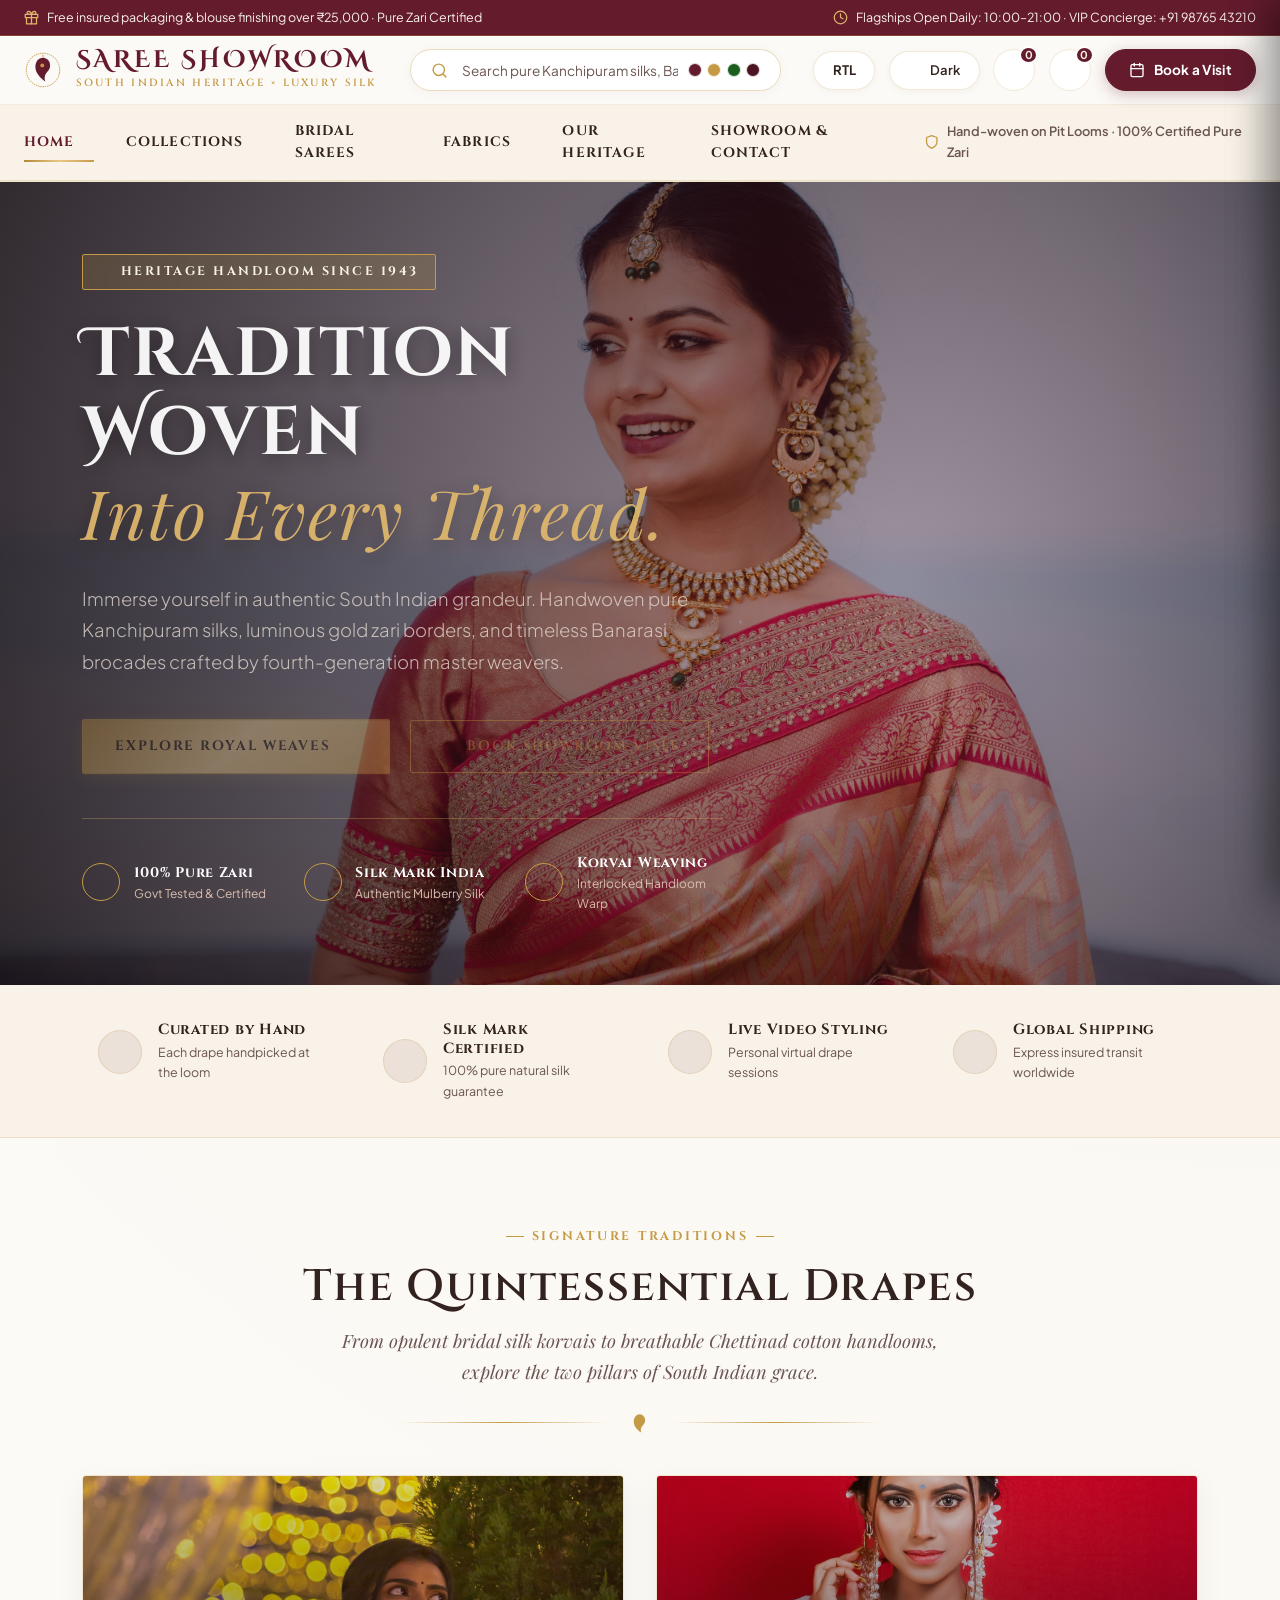
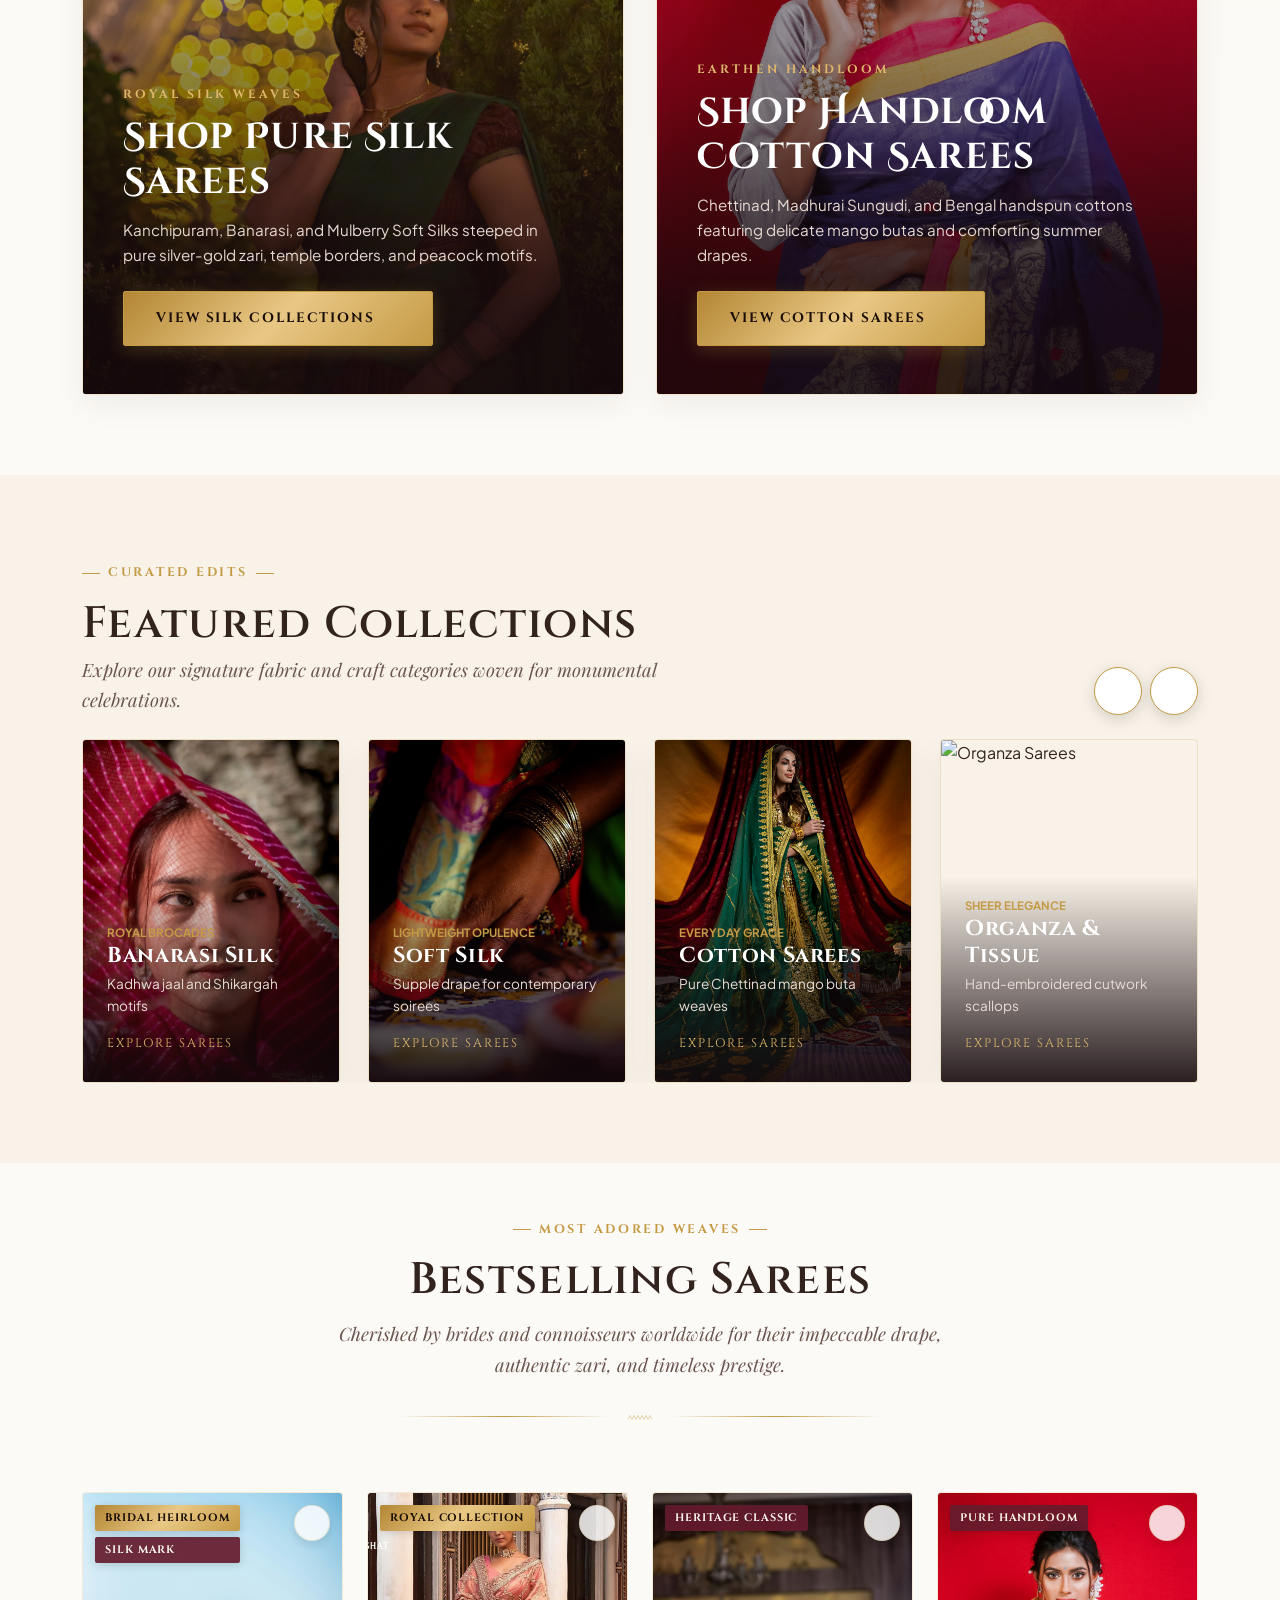
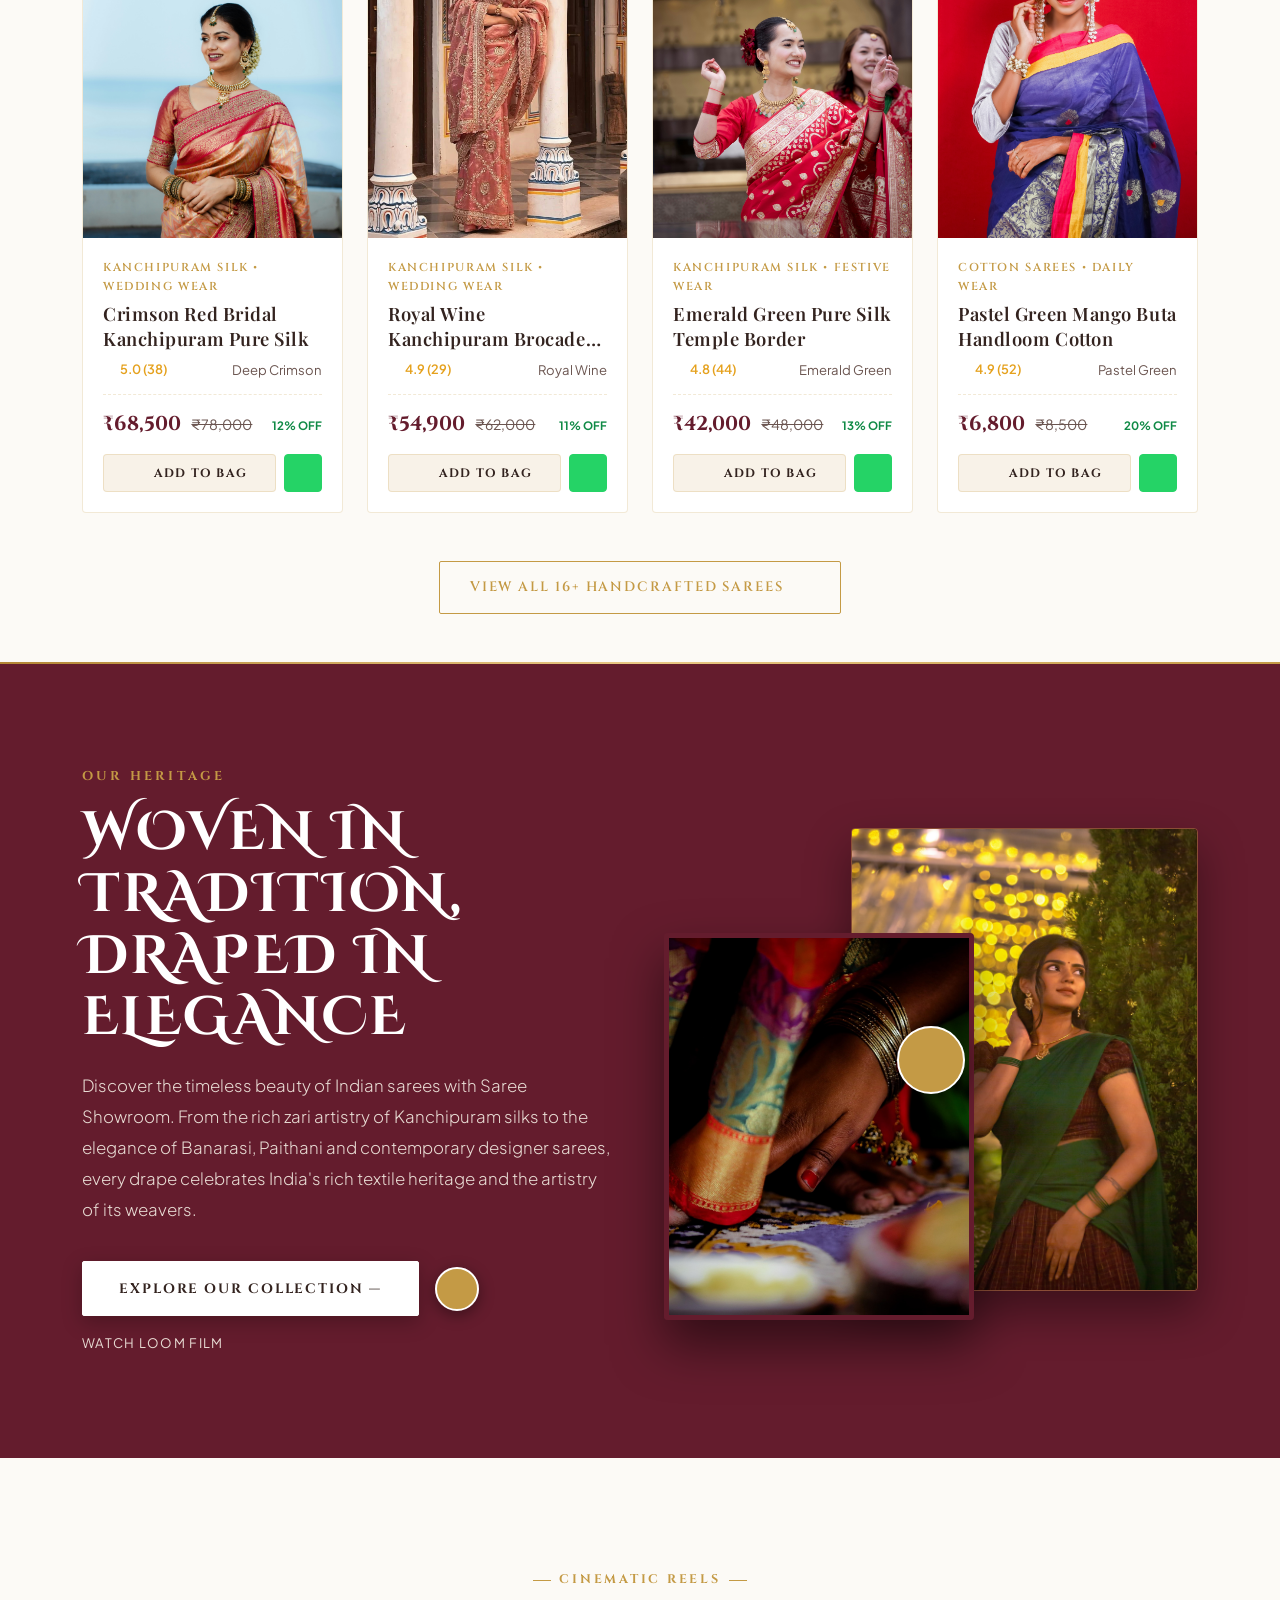
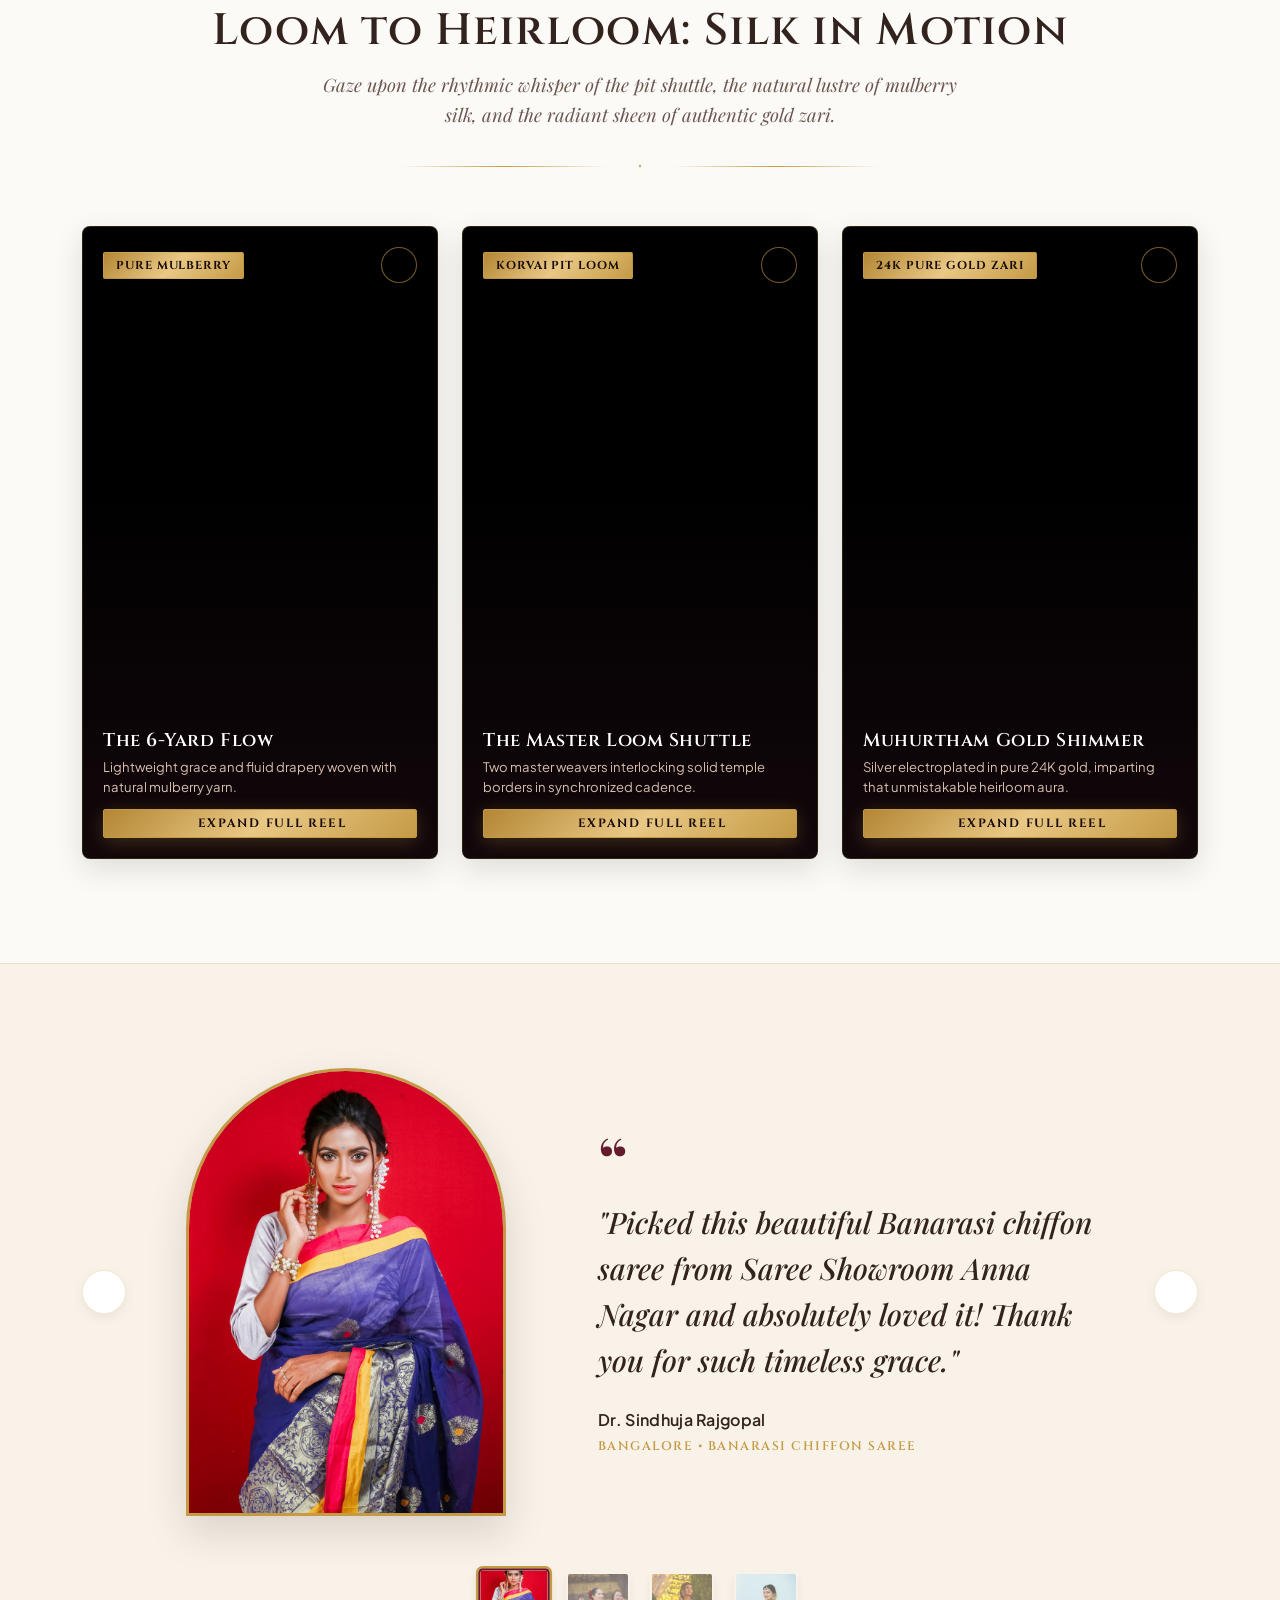
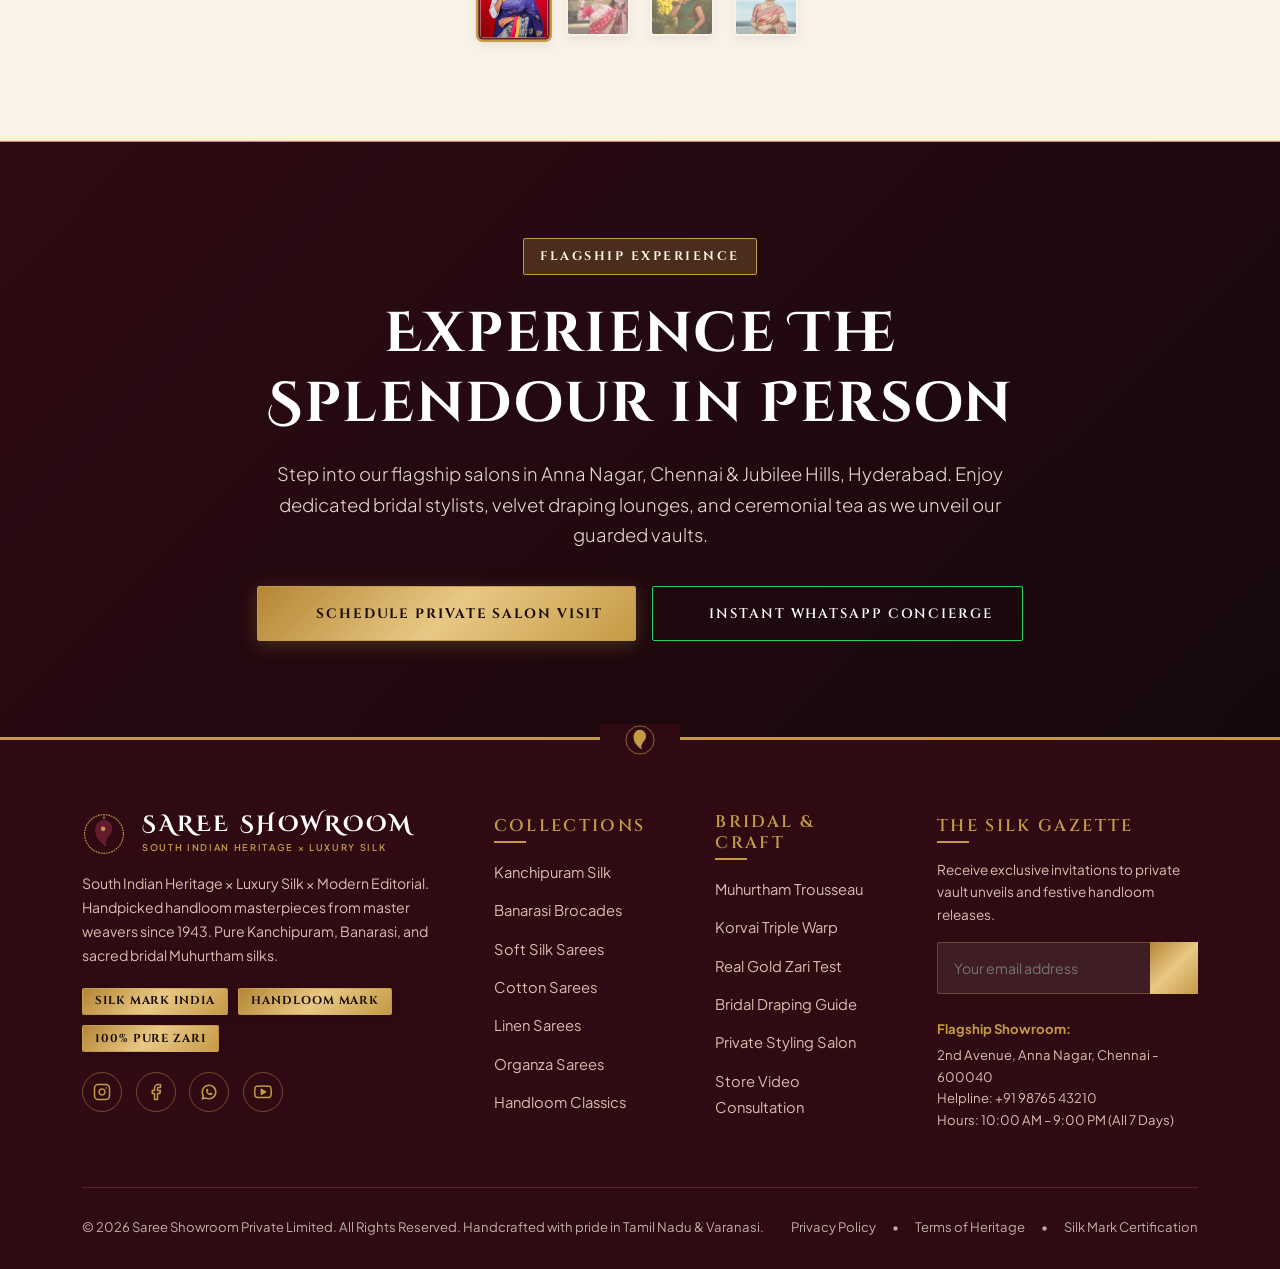
==== commit b8fd10ef: "fix: responsive navbar menu, top announcement visibility, hero button contrast, pillar alignment, vi" ====
--- a/index.html
+++ b/index.html
@@ -277,53 +277,96 @@
        Mobile Offcanvas Drawer (Active at 360px, 768px, 1024px)
        ========================================================================== -->
   <div class="offcanvas offcanvas-end offcanvas-luxury" tabindex="-1" id="mobileNavOffcanvas" aria-labelledby="mobileNavOffcanvasLabel">
-    <div class="offcanvas-header">
-      <div class="d-flex align-items-center gap-2">
-        <svg style="width: 24px; height: 24px;" viewBox="0 0 100 100">
-          <circle cx="50" cy="50" r="44" fill="none" stroke="#C49A45" stroke-width="3"/>
+    <div class="offcanvas-header border-bottom border-light">
+      <a href="index.html" class="d-flex align-items-center gap-2 text-decoration-none">
+        <svg style="width: 28px; height: 28px; flex-shrink: 0;" viewBox="0 0 100 100">
+          <circle cx="50" cy="50" r="44" fill="none" stroke="#C49A45" stroke-width="2.5" stroke-dasharray="4 2"/>
           <path d="M50 18 C38 18 30 28 30 42 C30 58 44 72 56 80 C52 70 56 60 62 54 C68 48 70 40 68 32 C66 24 58 18 50 18 Z" fill="#641C2D"/>
+          <circle cx="48" cy="38" r="5" fill="#C49A45"/>
+          <polygon points="50,8 52,14 50,16 48,14" fill="#C49A45"/>
         </svg>
-        <span style="font-family: var(--font-serif-heading); font-weight: 700; color: var(--color-maroon); font-size: 1.1rem; letter-spacing: 0.1em;">SAREE SHOWROOM</span>
-      </div>
+        <div class="d-flex flex-column">
+          <span style="font-family: var(--font-serif-display); font-weight: 700; color: var(--color-maroon); font-size: 1.05rem; letter-spacing: 0.1em; line-height: 1.1;">SAREE SHOWROOM</span>
+          <span style="font-size: 0.55rem; color: var(--color-gold); letter-spacing: 0.15em; text-transform: uppercase;">South Indian Heritage × Luxury Silk</span>
+        </div>
+      </a>
       <button type="button" class="btn-close" data-bs-dismiss="offcanvas" aria-label="Close"></button>
     </div>
 
     <div class="offcanvas-body">
-      <!-- Navigation Links -->
+      <!-- Navigation Links (Matching Web View Hierarchy) -->
       <ul class="mobile-nav-links">
-        <li>
-          <a href="index.html" class="active">Home 1 — Classical Heritage <i data-lucide="chevron-right" style="width: 16px; height: 16px;"></i></a>
+        <li class="mobile-nav-item">
+          <a class="mobile-nav-link d-flex justify-content-between align-items-center active" data-bs-toggle="collapse" href="#mobileHomeSubmenu" role="button" aria-expanded="true">
+            <span>Home</span>
+            <i data-lucide="chevron-down" style="width: 18px; height: 18px;"></i>
+          </a>
+          <div class="collapse show" id="mobileHomeSubmenu">
+            <ul class="mobile-subnav-list">
+              <li><a href="index.html" class="active">• Home 1 — Classical Heritage</a></li>
+              <li><a href="home-2.html">• Home 2 — Royal Editorial Atelier</a></li>
+            </ul>
+          </div>
         </li>
-        <li>
-          <a href="home-2.html">Home 2 — Royal Editorial Atelier <i data-lucide="chevron-right" style="width: 16px; height: 16px;"></i></a>
+
+        <li class="mobile-nav-item">
+          <a class="mobile-nav-link d-flex justify-content-between align-items-center" data-bs-toggle="collapse" href="#mobileCollectionsSubmenu" role="button" aria-expanded="false">
+            <span>Collections</span>
+            <i data-lucide="chevron-down" style="width: 18px; height: 18px;"></i>
+          </a>
+          <div class="collapse" id="mobileCollectionsSubmenu">
+            <ul class="mobile-subnav-list">
+              <li><a href="collections.html">• All Vault Collections</a></li>
+              <li><a href="collections.html?fabric=kanchipuram">• Kanchipuram Silk (GI Certified)</a></li>
+              <li><a href="collections.html?fabric=banarasi">• Banarasi Brocades</a></li>
+              <li><a href="collections.html?fabric=soft-silk">• Mulberry Soft Silk</a></li>
+              <li><a href="collections.html?fabric=cotton">• Chettinad Cotton Sarees</a></li>
+              <li><a href="collections.html?fabric=linen">• Linen Sarees</a></li>
+              <li><a href="collections.html?fabric=organza">• Organza & Tissue Silks</a></li>
+              <li><a href="collections.html?fabric=handloom">• Handloom Classics</a></li>
+            </ul>
+          </div>
         </li>
-        <li>
-          <a href="collections.html">All Collections <i data-lucide="chevron-right" style="width: 16px; height: 16px;"></i></a>
-        </li>
-        <li>
-          <a href="collections.html?fabric=kanchipuram" style="font-size: 0.95rem; padding-left: 1rem; color: var(--color-text-muted);">
-            • Kanchipuram Silk Sarees
+
+        <li class="mobile-nav-item">
+          <a href="bridal.html" class="mobile-nav-link d-flex justify-content-between align-items-center">
+            <span>Bridal Sarees & Muhurtham</span>
+            <i data-lucide="chevron-right" style="width: 18px; height: 18px;"></i>
           </a>
         </li>
-        <li>
-          <a href="collections.html?fabric=banarasi" style="font-size: 0.95rem; padding-left: 1rem; color: var(--color-text-muted);">
-            • Banarasi Brocades
+
+        <li class="mobile-nav-item">
+          <a class="mobile-nav-link d-flex justify-content-between align-items-center" data-bs-toggle="collapse" href="#mobileFabricsSubmenu" role="button" aria-expanded="false">
+            <span>Fabrics</span>
+            <i data-lucide="chevron-down" style="width: 18px; height: 18px;"></i>
+          </a>
+          <div class="collapse" id="mobileFabricsSubmenu">
+            <ul class="mobile-subnav-list">
+              <li><a href="collections.html?fabric=kanchipuram">• Pure Kanchipuram Silk</a></li>
+              <li><a href="collections.html?fabric=banarasi">• Banarasi Katan Silk</a></li>
+              <li><a href="collections.html?fabric=soft-silk">• Mulberry Soft Silk</a></li>
+              <li><a href="collections.html?fabric=cotton">• Chettinad Cotton</a></li>
+              <li><a href="collections.html?fabric=organza">• Tissue & Organza</a></li>
+            </ul>
+          </div>
+        </li>
+
+        <li class="mobile-nav-item">
+          <a href="#heritage" class="mobile-nav-link d-flex justify-content-between align-items-center" data-bs-dismiss="offcanvas">
+            <span>Our Heritage</span>
+            <i data-lucide="chevron-right" style="width: 18px; height: 18px;"></i>
           </a>
         </li>
-        <li>
-          <a href="collections.html?fabric=cotton" style="font-size: 0.95rem; padding-left: 1rem; color: var(--color-text-muted);">
-            • Handloom Cotton Sarees
+
+        <li class="mobile-nav-item">
+          <a href="contact.html" class="mobile-nav-link d-flex justify-content-between align-items-center">
+            <span>Showroom & Contact</span>
+            <i data-lucide="chevron-right" style="width: 18px; height: 18px;"></i>
           </a>
         </li>
-        <li>
-          <a href="bridal.html">Bridal Sarees & Muhurtham <i data-lucide="chevron-right" style="width: 16px; height: 16px;"></i></a>
-        </li>
-        <li>
-          <a href="contact.html">Showroom & Contact <i data-lucide="chevron-right" style="width: 16px; height: 16px;"></i></a>
-        </li>
       </ul>
 
-      <!-- Quick Action Pills inside Drawer (Wishlist, Cart, Search, Call) -->
+      <!-- Quick Action Pills inside Drawer (Wishlist, Cart, Search, WhatsApp) -->
       <div class="mobile-actions-bar">
         <div class="mobile-action-pill open-wishlist-btn" data-bs-dismiss="offcanvas">
           <i data-lucide="heart" style="width: 18px; height: 18px;"></i>
@@ -345,18 +388,21 @@
 
       <!-- Theme & RTL Toggles inside Hamburger Drawer -->
       <div class="mobile-toggles-row">
-        <button class="btn btn-outline-gold w-50 py-2 d-flex align-items-center justify-content-center gap-2 theme-toggle-btn" style="font-size: 0.78rem;">
-          <i data-lucide="moon" class="theme-icon" style="width: 16px; height: 16px;"></i> Theme Mode
+        <button class="btn btn-outline-gold w-50 py-2 d-flex align-items-center justify-content-center gap-2 theme-toggle-btn" style="height: 42px; font-size: 0.8rem;">
+          <i data-lucide="moon" class="theme-icon" style="width: 18px; height: 18px;"></i>
+          <span>Theme Mode</span>
         </button>
-        <button class="btn btn-outline-gold w-50 py-2 d-flex align-items-center justify-content-center gap-2 rtl-toggle-btn" style="font-size: 0.78rem;">
-          <span class="rtl-label" style="font-weight: 700;">RTL</span> Direction
+        <button class="btn btn-outline-gold w-50 py-2 d-flex align-items-center justify-content-center gap-2 rtl-toggle-btn" style="height: 42px; font-size: 0.8rem;">
+          <span class="rtl-label" style="font-weight: 700;">RTL</span>
+          <span>Direction</span>
         </button>
       </div>
 
       <!-- Book Showroom Visit Button inside Drawer -->
       <div class="mt-3">
-        <button class="btn-gold w-100 py-3" data-bs-toggle="modal" data-bs-target="#appointmentModal" data-bs-dismiss="offcanvas">
-          <i data-lucide="calendar" style="width: 16px; height: 16px;"></i> Book Private Styling Salon
+        <button class="btn-gold w-100 py-3 d-flex align-items-center justify-content-center gap-2" data-bs-toggle="modal" data-bs-target="#appointmentModal" data-bs-dismiss="offcanvas" style="height: 46px; font-size: 0.86rem; font-weight: 700;">
+          <i data-lucide="calendar" style="width: 18px; height: 18px;"></i>
+          <span>Book Private Styling Salon</span>
         </button>
       </div>
 
@@ -868,8 +914,8 @@
             <a href="collections.html" class="btn-white-pill">
               <span>EXPLORE OUR COLLECTION —</span>
             </a>
-            <button class="btn btn-outline-light rounded-circle p-2" onclick="openVideoLightbox('v/17110135_2160_3840_30fps.mp4', 'The Master Pit Loom Film')" title="Watch Heritage Weaving Film" style="width: 44px; height: 44px; display: inline-flex; align-items: center; justify-content: center; border-color: rgba(255,255,255,0.4);">
-              <i data-lucide="play" style="width: 18px; height: 18px; fill: currentColor;"></i>
+            <button class="btn rounded-circle p-2" onclick="openVideoLightbox('v/17110135_2160_3840_30fps.mp4', 'The Master Pit Loom Film')" title="Watch Heritage Weaving Film" style="width: 44px; height: 44px; display: inline-flex; align-items: center; justify-content: center; background: var(--color-gold); color: #1A0D08; border: 2px solid #FFFFFF; box-shadow: 0 4px 15px rgba(0,0,0,0.4); cursor: pointer;" aria-label="Play Heritage Loom Video">
+              <i data-lucide="play" style="width: 18px; height: 18px; fill: #1A0D08; margin-left: 2px;"></i>
             </button>
             <span style="font-size: 0.82rem; color: #E8DCD4; text-transform: uppercase; letter-spacing: 0.1em;">Watch Loom Film</span>
           </div>
@@ -919,10 +965,10 @@
         </div>
       </div>
 
-      <div class="row g-4">
+      <div class="row g-4 justify-content-center">
         
         <!-- Video Reel 1 -->
-        <div class="col-md-4" data-aos="fade-up" data-aos-delay="100">
+        <div class="col-12 col-md-4" data-aos="fade-up" data-aos-delay="100">
           <div class="video-reel-card">
             <video id="reelVideo1" class="video-reel-player" src="v/16399930_1080_1920_30fps.mp4" autoplay muted loop playsinline></video>
             <div class="video-reel-overlay">
@@ -944,7 +990,7 @@
         </div>
 
         <!-- Video Reel 2 -->
-        <div class="col-md-4" data-aos="fade-up" data-aos-delay="200">
+        <div class="col-12 col-md-4" data-aos="fade-up" data-aos-delay="200">
           <div class="video-reel-card">
             <video id="reelVideo2" class="video-reel-player" src="v/17110135_2160_3840_30fps.mp4" autoplay muted loop playsinline></video>
             <div class="video-reel-overlay">
@@ -966,7 +1012,7 @@
         </div>
 
         <!-- Video Reel 3 -->
-        <div class="col-md-4" data-aos="fade-up" data-aos-delay="300">
+        <div class="col-12 col-md-4" data-aos="fade-up" data-aos-delay="300">
           <div class="video-reel-card">
             <video id="reelVideo3" class="video-reel-player" src="v/17129963_2160_3840_30fps.mp4" autoplay muted loop playsinline></video>
             <div class="video-reel-overlay">
@@ -996,24 +1042,24 @@
   <section class="arched-testimonial-section">
     <div class="container">
       
-      <div class="row align-items-center g-4 justify-content-between">
+      <div class="row align-items-center g-4 justify-content-center justify-content-lg-between">
         
-        <!-- Left Prev Nav Arrow -->
-        <div class="col-auto d-none d-md-block">
+        <!-- Left Prev Nav Arrow (Desktop) -->
+        <div class="col-auto d-none d-lg-block">
           <button class="btn-testimonial-nav" onclick="prevTestimonial()" title="Previous Story" aria-label="Previous">
             <i data-lucide="chevron-left" style="width: 20px; height: 20px;"></i>
           </button>
         </div>
 
-        <!-- Arched Photo Column -->
-        <div class="col-md-4 col-lg-3 text-center" data-aos="fade-right">
+        <!-- Arched Photo Column (Centered on Mobile & Tab) -->
+        <div class="col-12 col-lg-4 text-center" data-aos="fade-up">
           <div class="testimonial-arch-frame mx-auto">
             <img id="archedTestimonialImg" src="IMGAE/bulbul-ahmed-v9nCfAKxxx4-unsplash.jpg" alt="Dr. Sindhuja Rajgopal in Banarasi Saree" class="testimonial-arch-img" />
           </div>
         </div>
 
-        <!-- Testimonial Content Column -->
-        <div class="col-md-7 col-lg-7" data-aos="fade-left">
+        <!-- Testimonial Content Column (Centered on Mobile & Tab) -->
+        <div class="col-12 col-lg-6 text-center text-lg-start" data-aos="fade-up">
           <div class="testimonial-quote-wrap">
             <span class="testimonial-quote-mark">“</span>
             <p id="archedTestimonialQuote" class="testimonial-quote-text">
@@ -1026,8 +1072,8 @@
               Bangalore • Banarasi Chiffon Saree
             </div>
 
-            <!-- Mobile Nav Arrows -->
-            <div class="d-flex gap-2 mt-3 d-md-none">
+            <!-- Mobile & Tablet Nav Arrows -->
+            <div class="d-flex gap-2 mt-3 justify-content-center justify-content-lg-start d-lg-none">
               <button class="btn-testimonial-nav" onclick="prevTestimonial()" aria-label="Previous">
                 <i data-lucide="chevron-left" style="width: 18px; height: 18px;"></i>
               </button>
@@ -1038,8 +1084,8 @@
           </div>
         </div>
 
-        <!-- Right Next Nav Arrow -->
-        <div class="col-auto d-none d-md-block">
+        <!-- Right Next Nav Arrow (Desktop) -->
+        <div class="col-auto d-none d-lg-block">
           <button class="btn-testimonial-nav" onclick="nextTestimonial()" title="Next Story" aria-label="Next">
             <i data-lucide="chevron-right" style="width: 20px; height: 20px;"></i>
           </button>
@@ -1093,159 +1139,6 @@
   </section>
 
   <!-- ==========================================================================
-       Drawers & Modals (Cart, Wishlist, Quick View, Appointment)
-       ========================================================================== -->
-
-  <!-- Drawer Backdrop -->
-  <div class="drawer-backdrop" id="drawerBackdrop"></div>
-
-  <!-- Cart Drawer -->
-  <div class="luxury-drawer" id="cartDrawer" role="dialog" aria-modal="true" aria-labelledby="cartDrawerTitle">
-    <div class="drawer-header">
-      <div class="drawer-title" id="cartDrawerTitle">
-        <i data-lucide="shopping-bag" style="width: 20px; height: 20px; color: var(--color-gold);"></i>
-        <span>Your Shopping Bag</span>
-      </div>
-      <button class="btn-close close-cart-btn" aria-label="Close Bag"></button>
-    </div>
-    <div class="drawer-body" id="cartDrawerItems">
-      <!-- Items dynamically populated via main.js -->
-    </div>
-    <div class="drawer-footer">
-      <div class="drawer-subtotal-row">
-        <span>Subtotal:</span>
-        <span id="cartSubtotalAmount" style="color: var(--color-maroon); font-weight: 700;">₹0</span>
-      </div>
-      <p style="font-size: 0.75rem; color: var(--color-text-muted); margin-bottom: 1rem;">
-        *Includes GST, silk purity certificate, and insured delivery across India.
-      </p>
-      <a href="https://wa.me/919876543210" target="_blank" class="btn-gold w-100 justify-content-center" id="cartCheckoutWhatsAppBtn" style="display: none;">
-        <i data-lucide="message-circle" style="width: 17px; height: 17px;"></i> Inquire & Checkout via WhatsApp
-      </a>
-    </div>
-  </div>
-
-  <!-- Wishlist Drawer -->
-  <div class="luxury-drawer" id="wishlistDrawer" role="dialog" aria-modal="true" aria-labelledby="wishlistDrawerTitle">
-    <div class="drawer-header">
-      <div class="drawer-title" id="wishlistDrawerTitle">
-        <i data-lucide="heart" style="width: 20px; height: 20px; color: var(--color-gold);"></i>
-        <span>Saved Weaves (Wishlist)</span>
-      </div>
-      <button class="btn-close close-wishlist-btn" aria-label="Close Wishlist"></button>
-    </div>
-    <div class="drawer-body" id="wishlistDrawerItems">
-      <!-- Items dynamically populated via main.js -->
-    </div>
-  </div>
-
-  <!-- Quick View Modal -->
-  <div class="modal fade modal-luxury" id="quickViewModal" tabindex="-1" aria-hidden="true">
-    <div class="modal-dialog modal-lg modal-dialog-centered">
-      <div class="modal-content">
-        <div class="modal-header border-0 pb-0">
-          <button type="button" class="btn-close" data-bs-dismiss="modal" aria-label="Close"></button>
-        </div>
-        <div class="modal-body p-4 pt-0">
-          <div class="row g-4">
-            <div class="col-md-5">
-              <div style="aspect-ratio: 3/4; border-radius: 4px; overflow: hidden; border: 1px solid var(--color-border);">
-                <img id="qvModalImage" src="" alt="Saree Preview" style="width: 100%; height: 100%; object-fit: cover;" />
-              </div>
-            </div>
-            <div class="col-md-7">
-              <div id="qvModalCategory" style="font-family: var(--font-serif-heading); font-size: 0.75rem; text-transform: uppercase; color: var(--color-gold); font-weight: 700; margin-bottom: 0.35rem;"></div>
-              <h3 id="qvModalTitle" style="font-family: var(--font-serif-editorial); font-size: 1.45rem; font-weight: 700; margin-bottom: 0.25rem;"></h3>
-              <p id="qvModalSubtitle" style="font-size: 0.85rem; color: var(--color-text-muted); margin-bottom: 1rem;"></p>
-              
-              <div class="d-flex align-items-baseline gap-3 mb-3">
-                <span id="qvModalPrice" style="font-family: var(--font-serif-heading); font-size: 1.5rem; font-weight: 700; color: var(--color-maroon);"></span>
-                <span id="qvModalOriginalPrice" style="font-size: 1rem; text-decoration: line-through; color: var(--color-text-muted);"></span>
-              </div>
-
-              <!-- Specs Box -->
-              <div class="p-3 mb-3" style="background: var(--color-surface); border: 1px solid var(--color-border); border-radius: 4px; font-size: 0.82rem;">
-                <div class="mb-1"><strong>Zari Purity:</strong> <span id="qvModalZari"></span></div>
-                <div class="mb-1"><strong>Weaving:</strong> <span id="qvModalWeave"></span></div>
-                <div class="mb-1"><strong>Blouse Piece:</strong> <span id="qvModalBlouse"></span></div>
-                <div><strong>Total Length:</strong> <span id="qvModalLength"></span></div>
-              </div>
-
-              <p id="qvModalDesc" style="font-size: 0.88rem; color: var(--color-text-muted); line-height: 1.6; margin-bottom: 1.5rem;"></p>
-
-              <div class="d-flex flex-wrap gap-2">
-                <button id="qvModalAddToCartBtn" class="btn-gold flex-grow-1">
-                  <i data-lucide="shopping-bag" style="width: 16px; height: 16px;"></i> Add to Bag
-                </button>
-                <a id="qvModalWhatsAppBtn" href="#" target="_blank" class="btn-outline-gold" style="border-color: #25D366; color: #25D366;">
-                  <i data-lucide="message-circle" style="width: 16px; height: 16px;"></i> WhatsApp Enquiry
-                </a>
-              </div>
-            </div>
-          </div>
-        </div>
-      </div>
-    </div>
-  </div>
-
-  <!-- VIP Showroom & Bridal Appointment Modal -->
-  <div class="modal fade modal-luxury" id="appointmentModal" tabindex="-1" aria-labelledby="appointmentModalLabel" aria-hidden="true">
-    <div class="modal-dialog modal-dialog-centered">
-      <div class="modal-content">
-        <div class="modal-header border-bottom border-light">
-          <h5 class="modal-title" id="appointmentModalLabel" style="font-family: var(--font-serif-heading); color: var(--color-maroon);">
-            <i data-lucide="calendar" style="width: 18px; height: 18px; color: var(--color-gold);"></i> Book VIP Showroom Experience
-          </h5>
-          <button type="button" class="btn-close" data-bs-dismiss="modal" aria-label="Close"></button>
-        </div>
-        <div class="modal-body p-4">
-          <p style="font-size: 0.88rem; color: var(--color-text-muted); margin-bottom: 1.5rem;">
-            Enjoy a dedicated master draper, private bridal vault access, and refreshments at our flagship boutique.
-          </p>
-          <form class="appointment-form">
-            <div class="mb-3">
-              <label class="form-label" style="font-size: 0.82rem; font-weight: 600;">Full Name *</label>
-              <input type="text" class="form-control form-control-luxury" placeholder="e.g. Radhika Sundaram" required />
-            </div>
-            <div class="row g-2 mb-3">
-              <div class="col-6">
-                <label class="form-label" style="font-size: 0.82rem; font-weight: 600;">Phone Number *</label>
-                <input type="tel" class="form-control form-control-luxury" placeholder="+91 98765 43210" required />
-              </div>
-              <div class="col-6">
-                <label class="form-label" style="font-size: 0.82rem; font-weight: 600;">Email Address</label>
-                <input type="email" class="form-control form-control-luxury" placeholder="name@domain.com" />
-              </div>
-            </div>
-            <div class="row g-2 mb-3">
-              <div class="col-6">
-                <label class="form-label" style="font-size: 0.82rem; font-weight: 600;">Showroom Location *</label>
-                <select class="form-select form-control-luxury" required>
-                  <option value="anna-nagar">Anna Nagar, Chennai</option>
-                  <option value="t-nagar">T. Nagar, Chennai</option>
-                  <option value="jubilee-hills">Jubilee Hills, Hyderabad</option>
-                  <option value="video-call">Virtual Video Consultation</option>
-                </select>
-              </div>
-              <div class="col-6">
-                <label class="form-label" style="font-size: 0.82rem; font-weight: 600;">Preferred Date *</label>
-                <input type="date" class="form-control form-control-luxury" required />
-              </div>
-            </div>
-            <div class="mb-3">
-              <label class="form-label" style="font-size: 0.82rem; font-weight: 600;">Occasion / Sarees of Interest</label>
-              <input type="text" class="form-control form-control-luxury" placeholder="e.g. South Indian Muhurtham, Sangeet Korvai" />
-            </div>
-            <button type="submit" class="btn-gold w-100 py-3 mt-2">
-              <i data-lucide="check" style="width: 16px; height: 16px;"></i> Confirm Appointment Request
-            </button>
-          </form>
-        </div>
-      </div>
-    </div>
-  </div>
-
-  <!-- ==========================================================================
        Site Footer
        ========================================================================== -->
   <footer class="site-footer">
@@ -1261,11 +1154,18 @@
         
         <!-- Brand Narrative & Heritage -->
         <div class="col-lg-4 col-md-6">
-          <div class="d-flex align-items-center gap-2 mb-3">
-            <h3 style="font-family: var(--font-serif-display); font-size: 1.4rem; color: #FFFFFF; letter-spacing: 0.12em; margin: 0;">
-              SAREE SHOWROOM
-            </h3>
-          </div>
+          <a href="index.html" class="brand-logo-group mb-3 d-inline-flex align-items-center gap-3" aria-label="Saree Showroom Home" style="text-decoration: none;">
+            <svg class="brand-emblem-svg" viewBox="0 0 100 100" style="width: 44px; height: 44px; flex-shrink: 0;">
+              <circle cx="50" cy="50" r="44" fill="none" stroke="#C49A45" stroke-width="2.5" stroke-dasharray="4 2"/>
+              <path d="M50 18 C38 18 30 28 30 42 C30 58 44 72 56 80 C52 70 56 60 62 54 C68 48 70 40 68 32 C66 24 58 18 50 18 Z" fill="#641C2D"/>
+              <circle cx="48" cy="38" r="5" fill="#C49A45"/>
+              <polygon points="50,8 52,14 50,16 48,14" fill="#C49A45"/>
+            </svg>
+            <div class="brand-title-wrap" style="display: flex; flex-direction: column;">
+              <span class="brand-name" style="font-family: var(--font-serif-display); font-size: 1.35rem; color: #FFFFFF; letter-spacing: 0.12em; line-height: 1.15;">SAREE SHOWROOM</span>
+              <span class="brand-tagline" style="font-size: 0.58rem; color: var(--color-gold); letter-spacing: 0.18em; text-transform: uppercase; font-family: var(--font-sans-body); margin-top: 2px;">South Indian Heritage × Luxury Silk</span>
+            </div>
+          </a>
           <p style="color: #D9BEB0; font-size: 0.88rem; line-height: 1.7; margin-bottom: 1.25rem;">
             South Indian Heritage × Luxury Silk × Modern Editorial. Handpicked handloom masterpieces from master weavers since 1943. Pure Kanchipuram, Banarasi, and sacred bridal Muhurtham silks.
           </p>
@@ -1357,6 +1257,159 @@
     </div>
   </footer>
 
+  <!-- ==========================================================================
+       Drawers & Modals (Cart, Wishlist, Quick View, Appointment)
+       ========================================================================== -->
+
+  <!-- Drawer Backdrop -->
+  <div class="drawer-backdrop" id="drawerBackdrop"></div>
+
+  <!-- Cart Drawer -->
+  <div class="luxury-drawer" id="cartDrawer" role="dialog" aria-modal="true" aria-labelledby="cartDrawerTitle">
+    <div class="drawer-header">
+      <div class="drawer-title" id="cartDrawerTitle">
+        <i data-lucide="shopping-bag" style="width: 20px; height: 20px; color: var(--color-gold);"></i>
+        <span>Your Shopping Bag</span>
+      </div>
+      <button class="btn-close close-cart-btn" aria-label="Close Bag"></button>
+    </div>
+    <div class="drawer-body" id="cartDrawerItems">
+      <!-- Items dynamically populated via main.js -->
+    </div>
+    <div class="drawer-footer">
+      <div class="drawer-subtotal-row">
+        <span>Subtotal:</span>
+        <span id="cartSubtotalAmount" style="color: var(--color-maroon); font-weight: 700;">₹0</span>
+      </div>
+      <p style="font-size: 0.75rem; color: var(--color-text-muted); margin-bottom: 1rem;">
+        *Includes GST, silk purity certificate, and insured delivery across India.
+      </p>
+      <a href="https://wa.me/919876543210" target="_blank" class="btn-gold w-100 justify-content-center" id="cartCheckoutWhatsAppBtn" style="display: none;">
+        <i data-lucide="message-circle" style="width: 17px; height: 17px;"></i> Inquire & Checkout via WhatsApp
+      </a>
+    </div>
+  </div>
+
+  <!-- Wishlist Drawer -->
+  <div class="luxury-drawer" id="wishlistDrawer" role="dialog" aria-modal="true" aria-labelledby="wishlistDrawerTitle">
+    <div class="drawer-header">
+      <div class="drawer-title" id="wishlistDrawerTitle">
+        <i data-lucide="heart" style="width: 20px; height: 20px; color: var(--color-gold);"></i>
+        <span>Saved Weaves (Wishlist)</span>
+      </div>
+      <button class="btn-close close-wishlist-btn" aria-label="Close Wishlist"></button>
+    </div>
+    <div class="drawer-body" id="wishlistDrawerItems">
+      <!-- Items dynamically populated via main.js -->
+    </div>
+  </div>
+
+  <!-- Quick View Modal -->
+  <div class="modal fade modal-luxury" id="quickViewModal" tabindex="-1" aria-hidden="true">
+    <div class="modal-dialog modal-lg modal-dialog-centered">
+      <div class="modal-content">
+        <div class="modal-header border-0 pb-0">
+          <button type="button" class="btn-close" data-bs-dismiss="modal" aria-label="Close"></button>
+        </div>
+        <div class="modal-body p-4 pt-0">
+          <div class="row g-4">
+            <div class="col-md-5">
+              <div style="aspect-ratio: 3/4; border-radius: 4px; overflow: hidden; border: 1px solid var(--color-border);">
+                <img id="qvModalImage" src="" alt="Saree Preview" style="width: 100%; height: 100%; object-fit: cover;" />
+              </div>
+            </div>
+            <div class="col-md-7">
+              <div id="qvModalCategory" style="font-family: var(--font-serif-heading); font-size: 0.75rem; text-transform: uppercase; color: var(--color-gold); font-weight: 700; margin-bottom: 0.35rem;"></div>
+              <h3 id="qvModalTitle" style="font-family: var(--font-serif-editorial); font-size: 1.45rem; font-weight: 700; margin-bottom: 0.25rem;"></h3>
+              <p id="qvModalSubtitle" style="font-size: 0.85rem; color: var(--color-text-muted); margin-bottom: 1rem;"></p>
+              
+              <div class="d-flex align-items-baseline gap-3 mb-3">
+                <span id="qvModalPrice" style="font-family: var(--font-serif-heading); font-size: 1.5rem; font-weight: 700; color: var(--color-maroon);"></span>
+                <span id="qvModalOriginalPrice" style="font-size: 1rem; text-decoration: line-through; color: var(--color-text-muted);"></span>
+              </div>
+
+              <!-- Specs Box -->
+              <div class="p-3 mb-3" style="background: var(--color-surface); border: 1px solid var(--color-border); border-radius: 4px; font-size: 0.82rem;">
+                <div class="mb-1"><strong>Zari Purity:</strong> <span id="qvModalZari"></span></div>
+                <div class="mb-1"><strong>Weaving:</strong> <span id="qvModalWeave"></span></div>
+                <div class="mb-1"><strong>Blouse Piece:</strong> <span id="qvModalBlouse"></span></div>
+                <div><strong>Total Length:</strong> <span id="qvModalLength"></span></div>
+              </div>
+
+              <p id="qvModalDesc" style="font-size: 0.88rem; color: var(--color-text-muted); line-height: 1.6; margin-bottom: 1.5rem;"></p>
+
+              <div class="d-flex flex-wrap gap-2">
+                <button id="qvModalAddToCartBtn" class="btn-gold flex-grow-1">
+                  <i data-lucide="shopping-bag" style="width: 16px; height: 16px;"></i> Add to Bag
+                </button>
+                <a id="qvModalWhatsAppBtn" href="#" target="_blank" class="btn-outline-gold" style="border-color: #25D366; color: #25D366;">
+                  <i data-lucide="message-circle" style="width: 16px; height: 16px;"></i> WhatsApp Enquiry
+                </a>
+              </div>
+            </div>
+          </div>
+        </div>
+      </div>
+    </div>
+  </div>
+
+  <!-- VIP Showroom & Bridal Appointment Modal -->
+  <div class="modal fade modal-luxury" id="appointmentModal" tabindex="-1" aria-labelledby="appointmentModalLabel" aria-hidden="true">
+    <div class="modal-dialog modal-dialog-centered">
+      <div class="modal-content">
+        <div class="modal-header border-bottom border-light">
+          <h5 class="modal-title" id="appointmentModalLabel" style="font-family: var(--font-serif-heading); color: var(--color-maroon);">
+            <i data-lucide="calendar" style="width: 18px; height: 18px; color: var(--color-gold);"></i> Book VIP Showroom Experience
+          </h5>
+          <button type="button" class="btn-close" data-bs-dismiss="modal" aria-label="Close"></button>
+        </div>
+        <div class="modal-body p-4">
+          <p style="font-size: 0.88rem; color: var(--color-text-muted); margin-bottom: 1.5rem;">
+            Enjoy a dedicated master draper, private bridal vault access, and refreshments at our flagship boutique.
+          </p>
+          <form class="appointment-form">
+            <div class="mb-3">
+              <label class="form-label" style="font-size: 0.82rem; font-weight: 600;">Full Name *</label>
+              <input type="text" class="form-control form-control-luxury" placeholder="e.g. Radhika Sundaram" required />
+            </div>
+            <div class="row g-2 mb-3">
+              <div class="col-6">
+                <label class="form-label" style="font-size: 0.82rem; font-weight: 600;">Phone Number *</label>
+                <input type="tel" class="form-control form-control-luxury" placeholder="+91 98765 43210" required />
+              </div>
+              <div class="col-6">
+                <label class="form-label" style="font-size: 0.82rem; font-weight: 600;">Email Address</label>
+                <input type="email" class="form-control form-control-luxury" placeholder="name@domain.com" />
+              </div>
+            </div>
+            <div class="row g-2 mb-3">
+              <div class="col-6">
+                <label class="form-label" style="font-size: 0.82rem; font-weight: 600;">Showroom Location *</label>
+                <select class="form-select form-control-luxury" required>
+                  <option value="anna-nagar">Anna Nagar, Chennai</option>
+                  <option value="t-nagar">T. Nagar, Chennai</option>
+                  <option value="jubilee-hills">Jubilee Hills, Hyderabad</option>
+                  <option value="video-call">Virtual Video Consultation</option>
+                </select>
+              </div>
+              <div class="col-6">
+                <label class="form-label" style="font-size: 0.82rem; font-weight: 600;">Preferred Date *</label>
+                <input type="date" class="form-control form-control-luxury" required />
+              </div>
+            </div>
+            <div class="mb-3">
+              <label class="form-label" style="font-size: 0.82rem; font-weight: 600;">Occasion / Sarees of Interest</label>
+              <input type="text" class="form-control form-control-luxury" placeholder="e.g. South Indian Muhurtham, Sangeet Korvai" />
+            </div>
+            <button type="submit" class="btn-gold w-100 py-3 mt-2">
+              <i data-lucide="check" style="width: 16px; height: 16px;"></i> Confirm Appointment Request
+            </button>
+          </form>
+        </div>
+      </div>
+    </div>
+  </div>
+
   <!-- Scripts -->
   <script src="https://cdn.jsdelivr.net/npm/bootstrap@5.3.3/dist/js/bootstrap.bundle.min.js"></script>
   <script src="https://cdn.jsdelivr.net/npm/swiper@11/swiper-bundle.min.js"></script>
--- a/css/style.css
+++ b/css/style.css
@@ -1139,6 +1139,31 @@
   padding-left: 6px;
 }
 
+.mobile-subnav-list {
+  list-style: none;
+  padding: 0.5rem 0 0.5rem 1rem;
+  margin: 0;
+  display: flex;
+  flex-direction: column;
+  gap: 0.45rem;
+}
+
+.mobile-subnav-list li a {
+  font-family: var(--font-sans-body) !important;
+  font-size: 0.92rem !important;
+  text-transform: none !important;
+  letter-spacing: 0.02em !important;
+  color: var(--color-text-muted) !important;
+  border-bottom: none !important;
+  padding: 0.25rem 0 !important;
+}
+
+.mobile-subnav-list li a:hover,
+.mobile-subnav-list li a.active {
+  color: var(--color-gold) !important;
+  padding-left: 4px !important;
+}
+
 .mobile-actions-bar {
   display: grid;
   grid-template-columns: repeat(4, 1fr);
@@ -1450,6 +1475,7 @@
   display: grid;
   grid-template-columns: 1fr auto;
   gap: 0.5rem;
+  align-items: center;
 }
 
 .btn-card-add {
@@ -1461,14 +1487,23 @@
   font-weight: 700;
   text-transform: uppercase;
   letter-spacing: 0.1em;
-  padding: 0.65rem 0.75rem;
-  border-radius: 2px;
+  height: 38px;
+  padding: 0 0.85rem;
+  border-radius: 4px;
   cursor: pointer;
   transition: var(--transition-fast);
-  display: flex;
+  display: inline-flex;
   align-items: center;
   justify-content: center;
-  gap: 0.4rem;
+  gap: 0.45rem;
+  line-height: 1;
+}
+
+.btn-card-add svg,
+.btn-card-add i {
+  width: 16px;
+  height: 16px;
+  flex-shrink: 0;
 }
 
 .btn-card-add:hover {
@@ -1483,17 +1518,26 @@
   color: #FFFFFF;
   width: 38px;
   height: 38px;
-  border-radius: 2px;
-  display: flex;
+  border-radius: 4px;
+  display: inline-flex;
   align-items: center;
   justify-content: center;
   cursor: pointer;
   transition: var(--transition-fast);
+  text-decoration: none;
+}
+
+.btn-card-whatsapp svg,
+.btn-card-whatsapp i {
+  width: 16px;
+  height: 16px;
+  flex-shrink: 0;
 }
 
 .btn-card-whatsapp:hover {
   background: #1DA851;
-  transform: scale(1.05);
+  color: #FFFFFF;
+  transform: translateY(-2px);
 }
 
 /* ==========================================================================
@@ -1634,7 +1678,7 @@
   position: relative;
   padding-top: 4.5rem;
   padding-bottom: 2rem;
-  margin-top: 5rem;
+  margin-top: 0;
 }
 
 .footer-top-ornament {
--- a/css/components.css
+++ b/css/components.css
@@ -472,6 +472,7 @@
   border-top: 1px solid var(--color-gold);
   border-bottom: 1px solid var(--color-gold);
   text-align: center;
+  margin-bottom: 0 !important;
 }
 
 .showroom-cta-box {
@@ -998,30 +999,40 @@
   transform: scale(1.04);
 }
 
-/* Video Play Badge on Overlap Gallery */
+/* Video Play Badge on Overlap Gallery - High Contrast */
 .btn-video-play-floating {
   position: absolute;
   top: 50%;
   left: 50%;
   transform: translate(-50%, -50%);
-  width: 64px;
-  height: 64px;
+  width: 68px;
+  height: 68px;
   border-radius: 50%;
-  background: rgba(100, 28, 45, 0.9);
-  border: 2px solid var(--color-gold);
-  color: var(--color-gold);
+  background: var(--color-gold);
+  border: 2.5px solid #FFFFFF;
+  color: #1A0D08;
   display: flex;
   align-items: center;
   justify-content: center;
   cursor: pointer;
-  box-shadow: 0 0 25px rgba(196, 154, 69, 0.5);
+  box-shadow: 0 6px 30px rgba(0, 0, 0, 0.6);
   transition: var(--transition-fast);
   z-index: 3;
 }
 
+.btn-video-play-floating svg,
+.btn-video-play-floating i {
+  fill: #1A0D08 !important;
+  color: #1A0D08 !important;
+  width: 26px;
+  height: 26px;
+  margin-left: 3px;
+}
+
 .btn-video-play-floating:hover {
-  background: var(--color-gold);
-  color: #1A0D08;
+  background: #FFFFFF;
+  color: #641C2D;
+  border-color: var(--color-gold);
   transform: translate(-50%, -50%) scale(1.1);
 }
 
--- a/css/responsive.css
+++ b/css/responsive.css
@@ -48,8 +48,24 @@
    ALL OTHER NAV LINKS & ICONS RESIDE INSIDE THE HAMBURGER DRAWER.
    ========================================================================== */
 @media (max-width: 1024px) {
-  /* Hide Tier 1 and Tier 3 on mobile/tablet */
-  .header-tier-top,
+  /* Tier 1 (Announcement Bar) remains visible before navbar as requested */
+  .header-tier-top {
+    display: block !important;
+    padding: 0.4rem 0.75rem !important;
+    font-size: 0.75rem !important;
+  }
+
+  .header-top-inner {
+    justify-content: center !important;
+    text-align: center !important;
+    gap: 0.75rem !important;
+  }
+
+  .header-top-item {
+    font-size: 0.74rem !important;
+  }
+
+  /* Hide Tier 3 desktop link ribbon on mobile/tablet (lives inside hamburger) */
   .header-tier-nav {
     display: none !important;
   }
@@ -84,6 +100,162 @@
 
   .brand-tagline {
     font-size: 0.55rem;
+  }
+
+  /* Point 1: Unified button and icon sizes in mobile/tablet hamburger drawer */
+  .mobile-actions-bar {
+    display: grid !important;
+    grid-template-columns: repeat(4, 1fr) !important;
+    gap: 0.5rem !important;
+    padding: 1rem 0 !important;
+  }
+
+  .mobile-action-pill {
+    display: flex !important;
+    flex-direction: column !important;
+    align-items: center !important;
+    justify-content: center !important;
+    height: 64px !important;
+    padding: 0.4rem 0.25rem !important;
+    border-radius: 4px !important;
+    background: var(--color-surface) !important;
+    border: 1px solid var(--color-border) !important;
+    color: var(--color-dark-brown) !important;
+    font-size: 0.72rem !important;
+    font-weight: 600 !important;
+    gap: 0.35rem !important;
+    transition: var(--transition-fast) !important;
+    cursor: pointer !important;
+    text-decoration: none !important;
+  }
+
+  .mobile-action-pill svg,
+  .mobile-action-pill i {
+    width: 18px !important;
+    height: 18px !important;
+    flex-shrink: 0 !important;
+  }
+
+  .mobile-action-pill:hover {
+    background: var(--color-gold) !important;
+    color: #1A0D08 !important;
+    border-color: var(--color-gold) !important;
+  }
+
+  .mobile-toggles-row {
+    display: flex !important;
+    gap: 0.5rem !important;
+    margin-top: 0.75rem !important;
+  }
+
+  .mobile-toggles-row .btn {
+    height: 44px !important;
+    font-size: 0.82rem !important;
+    font-weight: 600 !important;
+    display: inline-flex !important;
+    align-items: center !important;
+    justify-content: center !important;
+    gap: 0.5rem !important;
+    border-radius: 4px !important;
+  }
+
+  .mobile-toggles-row .btn svg,
+  .mobile-toggles-row .btn i {
+    width: 18px !important;
+    height: 18px !important;
+    flex-shrink: 0 !important;
+  }
+
+  .offcanvas-luxury .btn-gold {
+    height: 48px !important;
+    font-size: 0.88rem !important;
+    font-weight: 700 !important;
+    display: inline-flex !important;
+    align-items: center !important;
+    justify-content: center !important;
+    gap: 0.5rem !important;
+    border-radius: 4px !important;
+  }
+
+  .offcanvas-luxury .btn-gold svg,
+  .offcanvas-luxury .btn-gold i {
+    width: 18px !important;
+    height: 18px !important;
+    flex-shrink: 0 !important;
+  }
+
+  /* Point 3: Hero section high-contrast buttons in mobile/tablet view */
+  .hero-editorial .btn-gold {
+    background: #C49A45 !important;
+    color: #1A0D08 !important;
+    font-weight: 700 !important;
+    border: 1px solid #C49A45 !important;
+    box-shadow: 0 4px 15px rgba(0, 0, 0, 0.4) !important;
+  }
+
+  .hero-editorial .btn-outline-gold {
+    background: rgba(26, 13, 8, 0.88) !important;
+    backdrop-filter: blur(8px) !important;
+    color: #FFFFFF !important;
+    border: 1.5px solid #C49A45 !important;
+    font-weight: 700 !important;
+    text-shadow: 0 1px 2px rgba(0, 0, 0, 0.8) !important;
+    box-shadow: 0 4px 15px rgba(0, 0, 0, 0.4) !important;
+  }
+
+  .hero-editorial .btn-outline-gold:hover {
+    background: #C49A45 !important;
+    color: #1A0D08 !important;
+  }
+
+  /* Point 4: Value pillars text and icon alignment in mobile and tablet */
+  .value-pillars-bar .pillar-item {
+    flex-direction: column !important;
+    text-align: center !important;
+    align-items: center !important;
+    justify-content: center !important;
+    padding: 0.75rem 0.5rem !important;
+    gap: 0.5rem !important;
+  }
+
+  .value-pillars-bar .pillar-icon-box {
+    margin: 0 auto 0.25rem !important;
+  }
+
+  .value-pillars-bar .pillar-title {
+    font-size: 0.86rem !important;
+    line-height: 1.3 !important;
+    margin-bottom: 2px !important;
+  }
+
+  .value-pillars-bar .pillar-sub {
+    font-size: 0.72rem !important;
+    line-height: 1.35 !important;
+  }
+
+  /* Point 7: Cinematic reels card alignment in tab view */
+  .video-reels-section .row {
+    justify-content: center !important;
+  }
+
+  .video-reel-card {
+    max-width: 320px;
+    margin: 0 auto !important;
+  }
+
+  /* Point 8: Arched testimonial image centering on tab view */
+  .arched-testimonial-section .testimonial-arch-frame {
+    margin: 0 auto 1.5rem !important;
+  }
+
+  .arched-testimonial-section .testimonial-quote-wrap {
+    text-align: center !important;
+    padding: 0 !important;
+  }
+
+  .arched-testimonial-section .testimonial-quote-mark {
+    margin: 0 auto 0.5rem !important;
+    display: inline-block !important;
   }
 
   /* Grid adjustments for tablets and smaller screens */
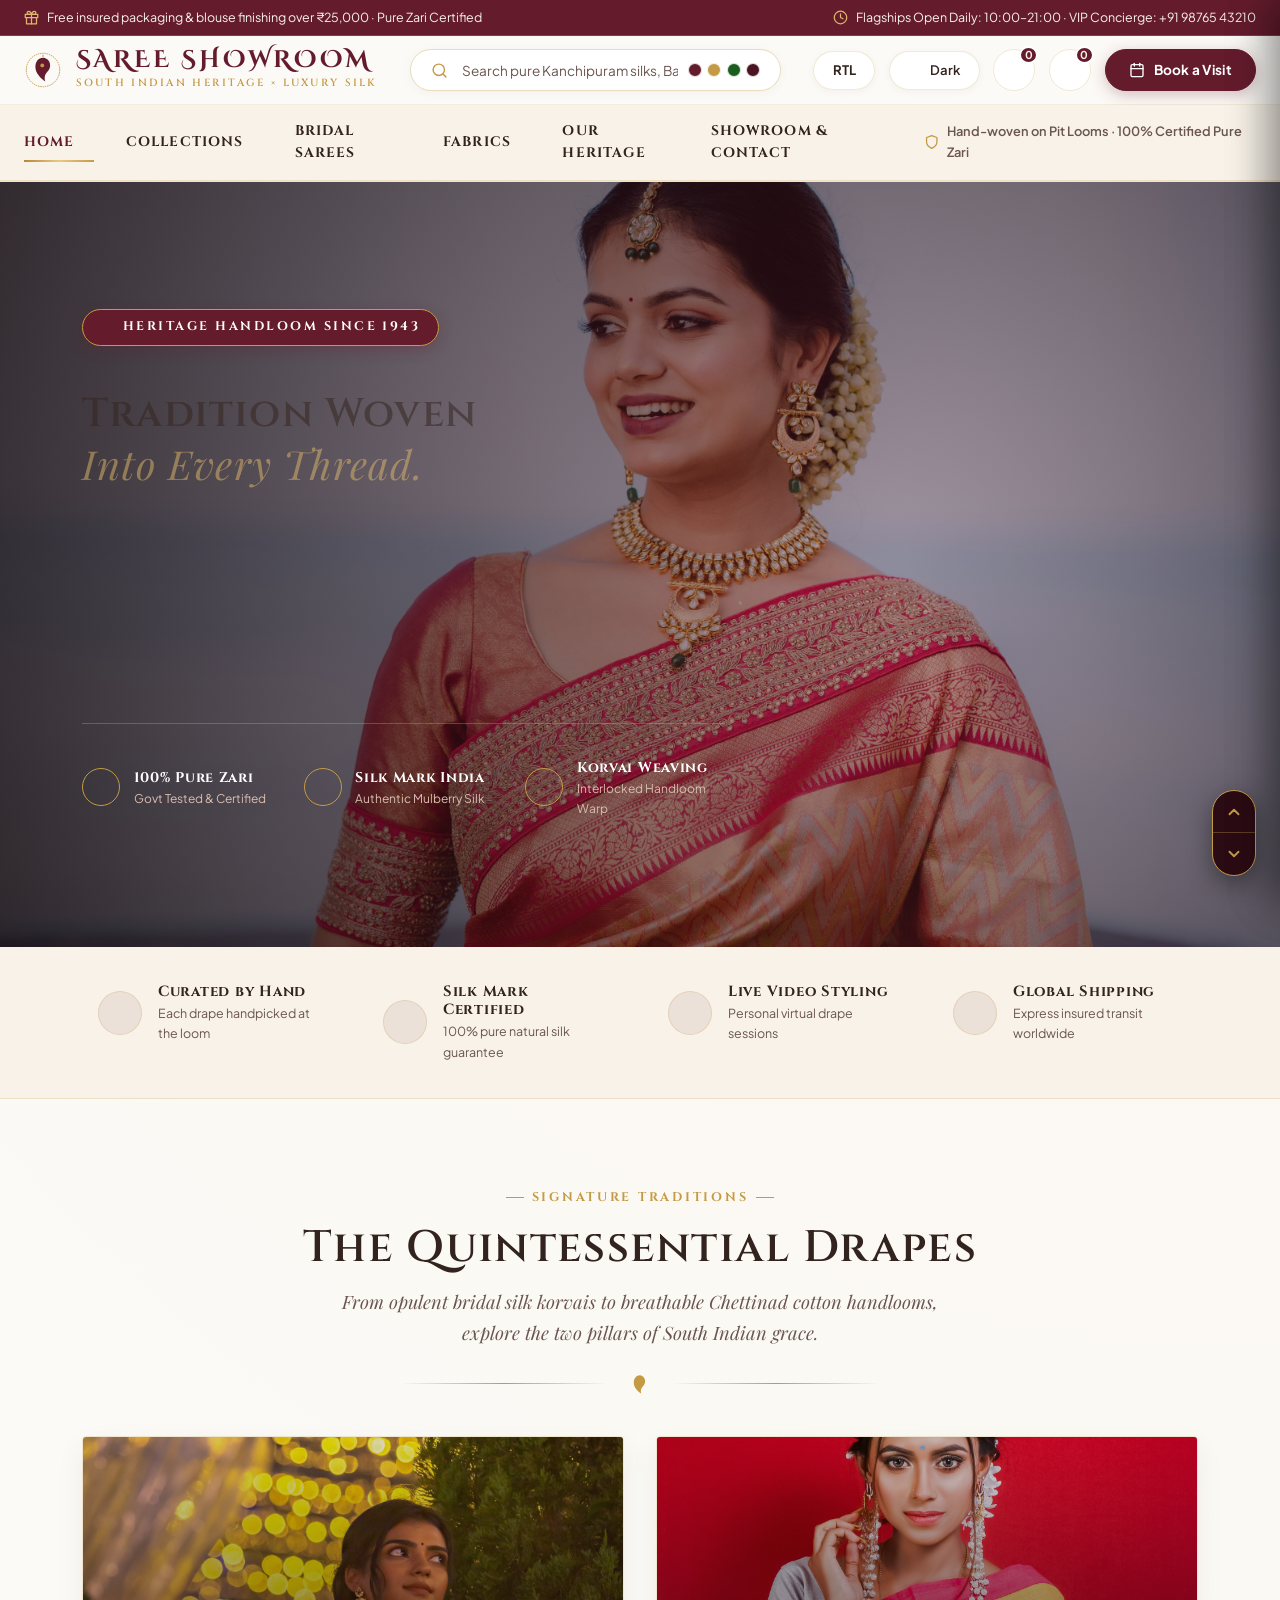
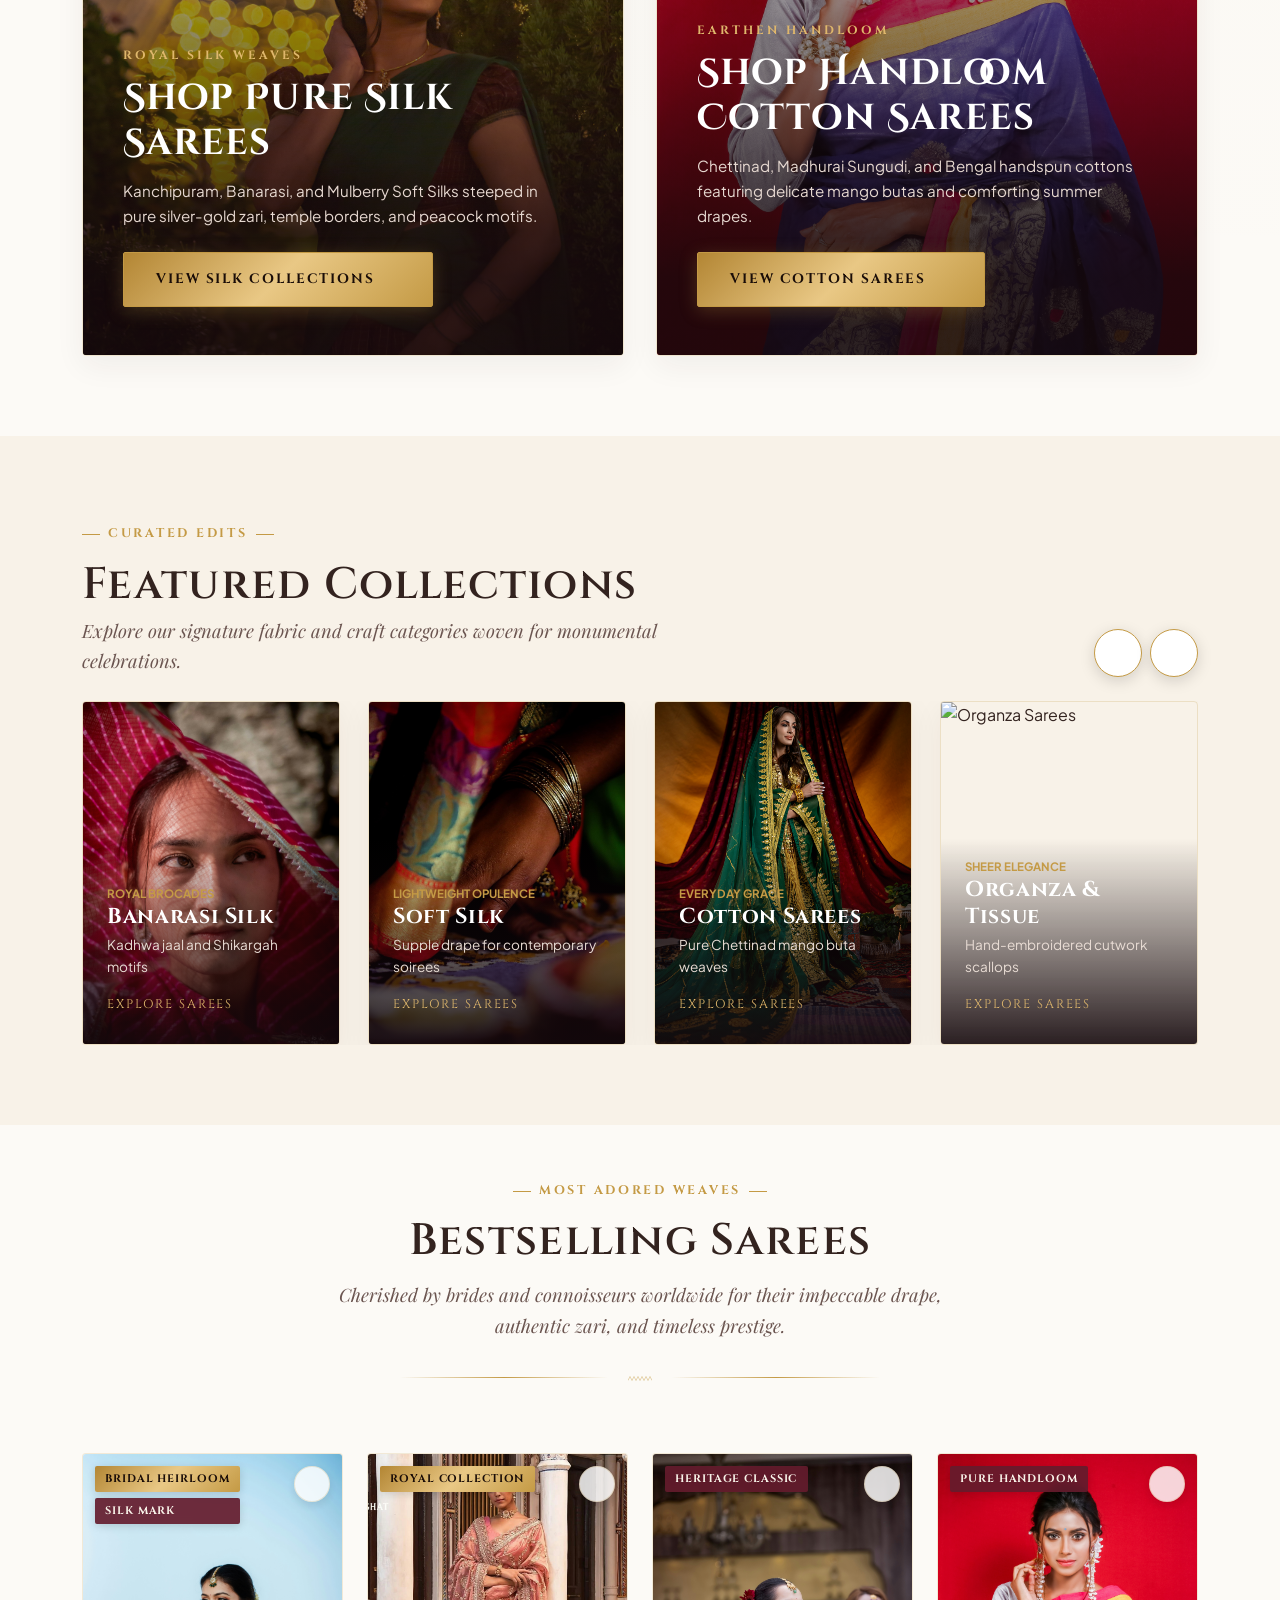
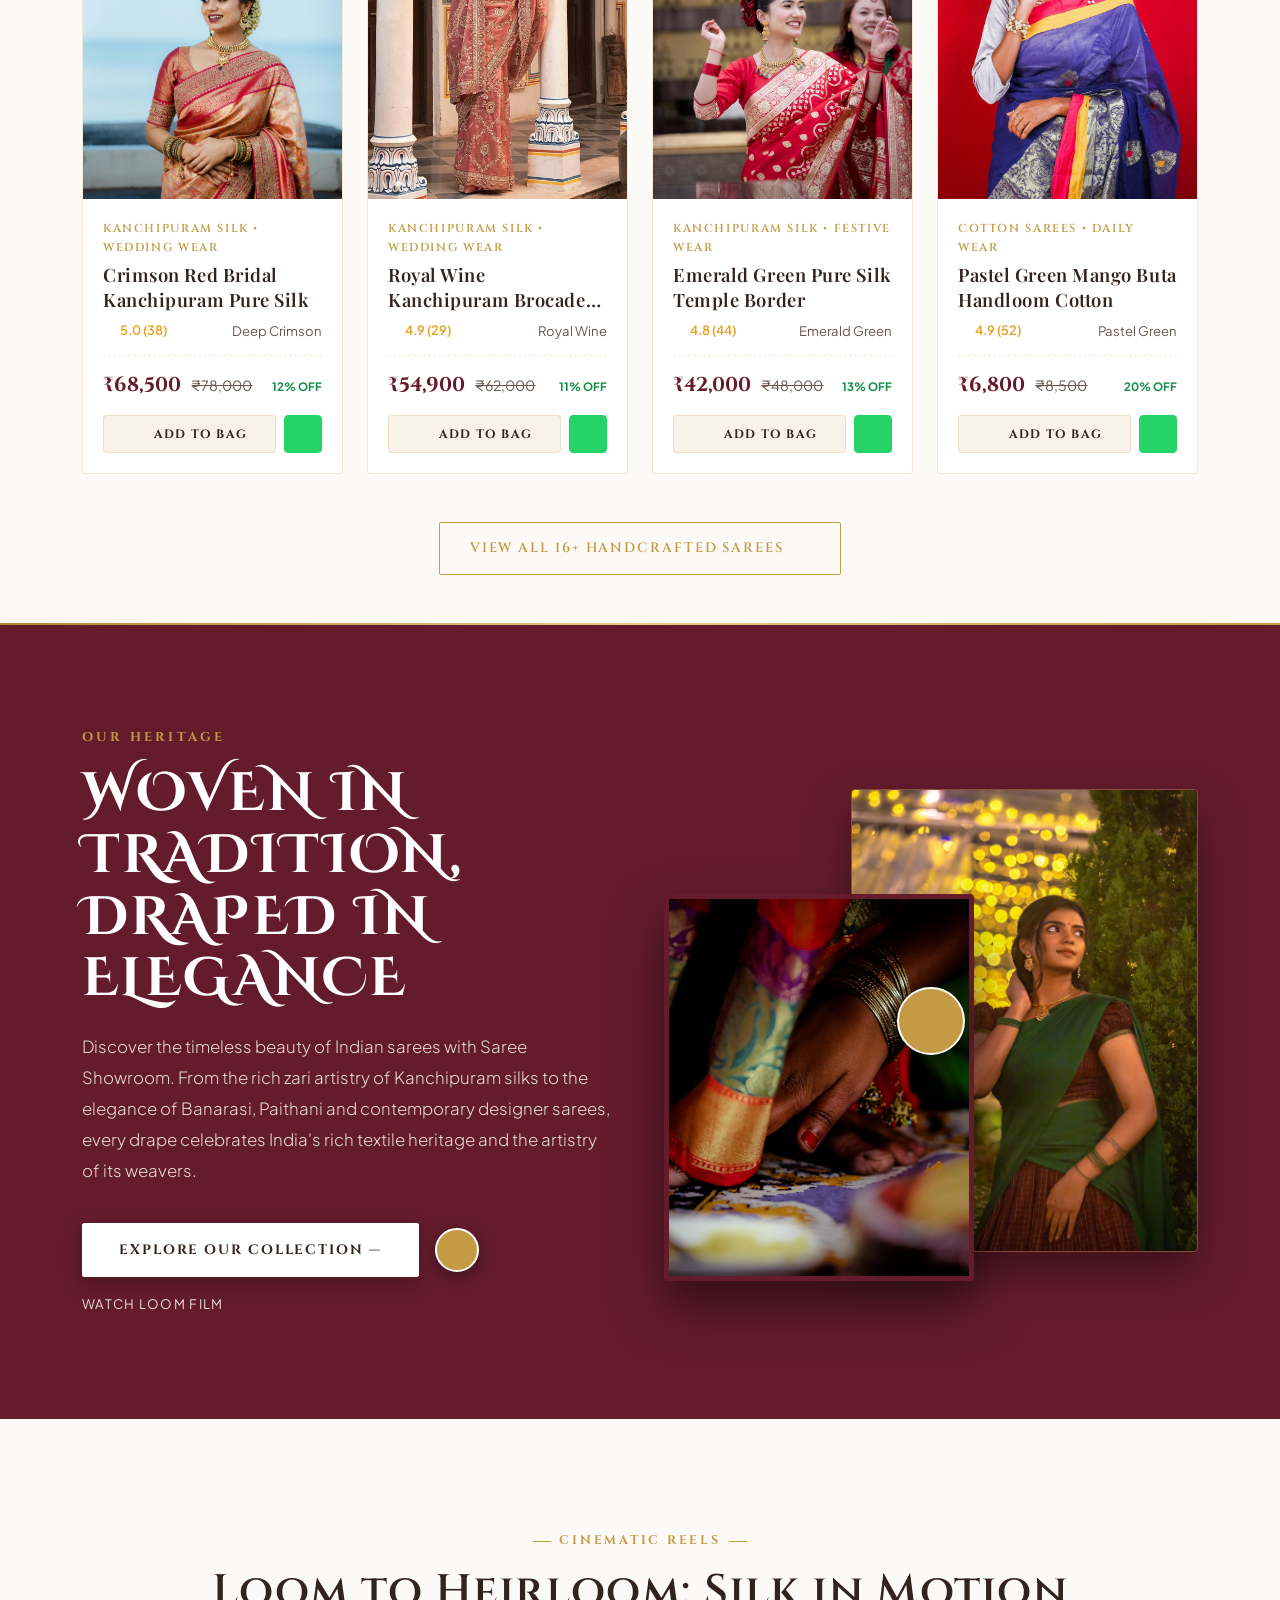
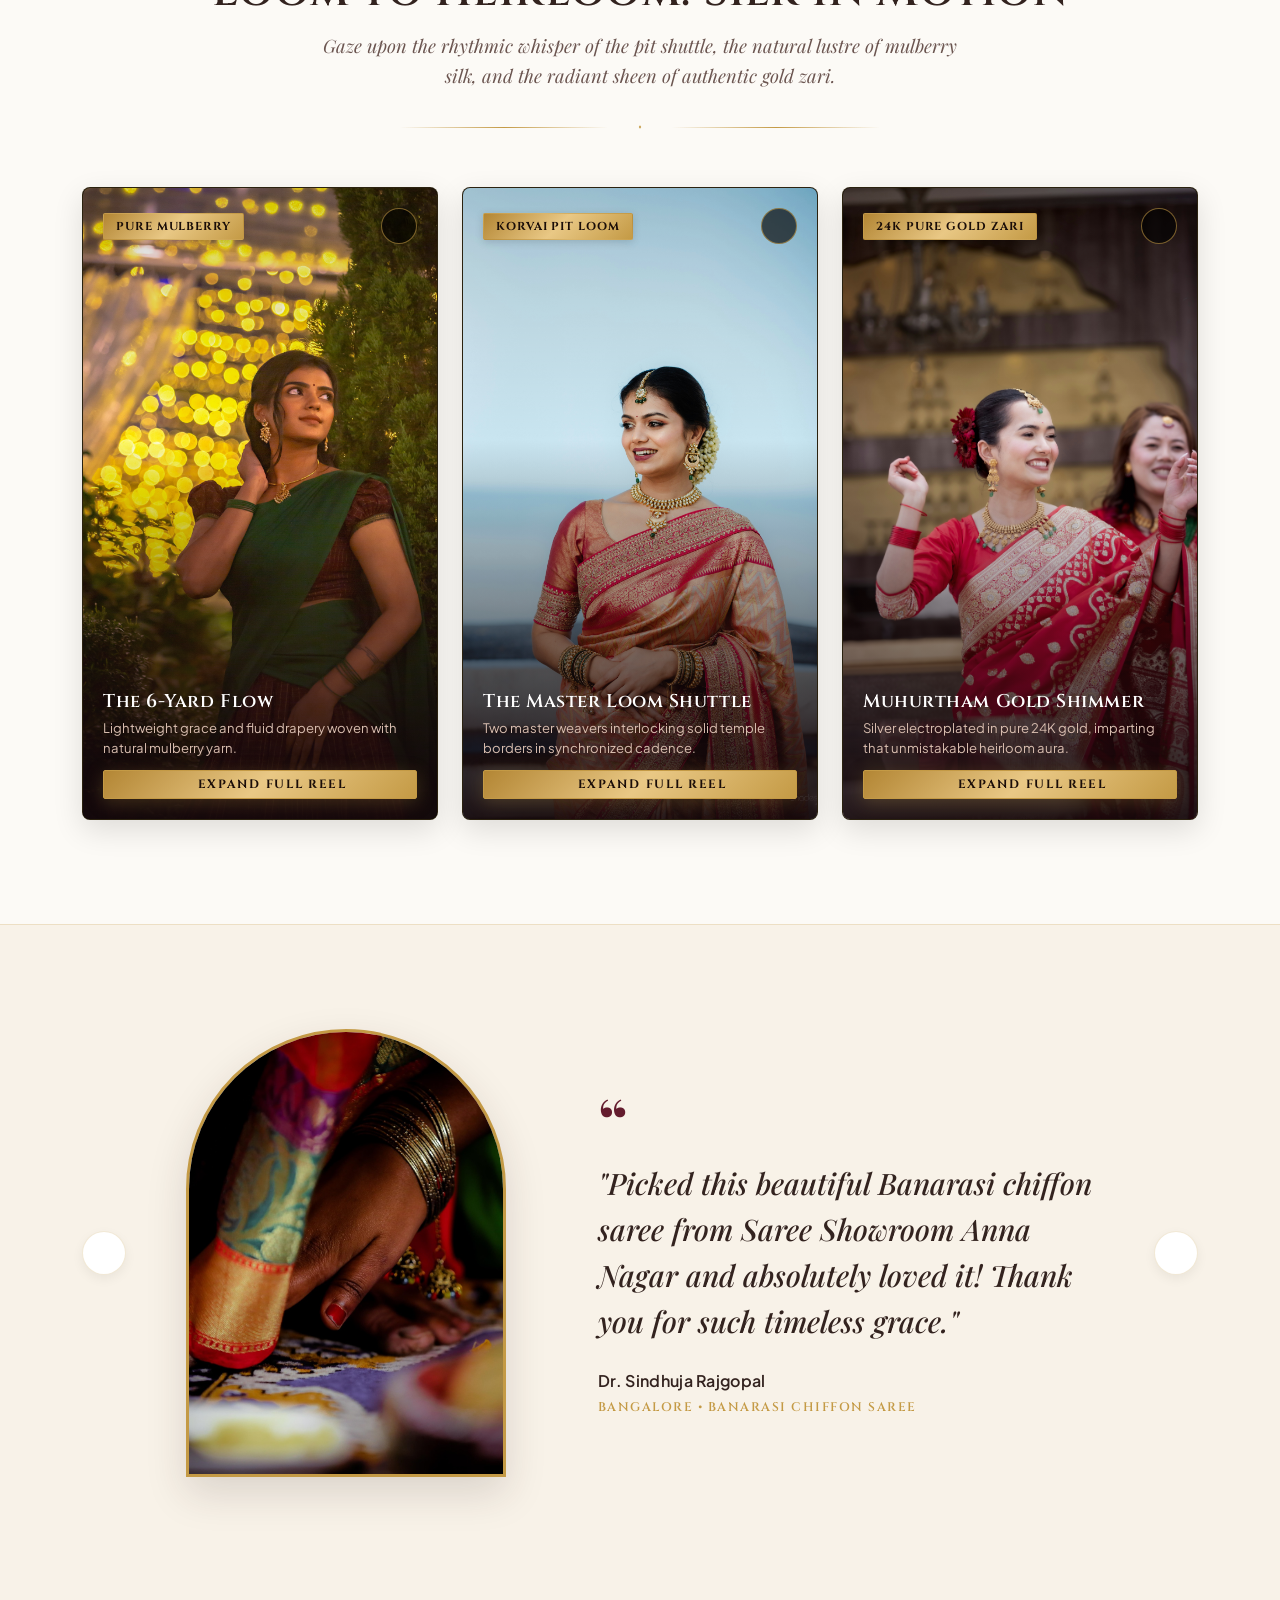
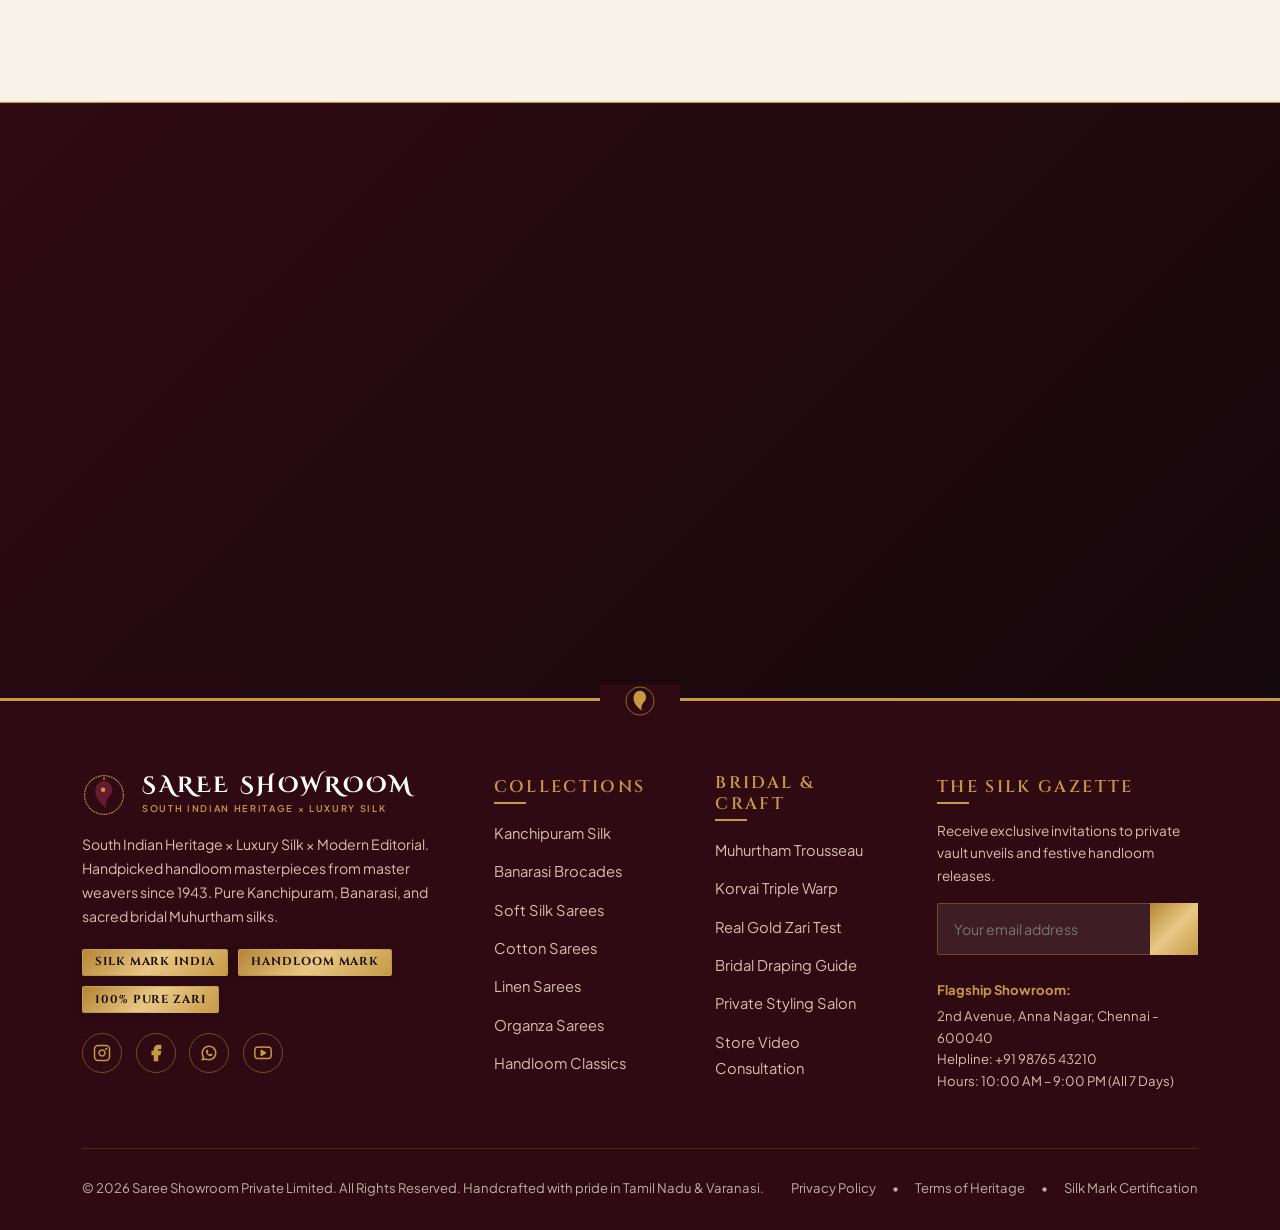
==== commit 06364399: "Fix UI issues 11-23: floating scroll widget, loading performance, contrast, button standardization, " ====
--- a/index.html
+++ b/index.html
@@ -970,7 +970,7 @@
         <!-- Video Reel 1 -->
         <div class="col-12 col-md-4" data-aos="fade-up" data-aos-delay="100">
           <div class="video-reel-card">
-            <video id="reelVideo1" class="video-reel-player" src="v/16399930_1080_1920_30fps.mp4" autoplay muted loop playsinline></video>
+            <video id="reelVideo1" class="video-reel-player" src="v/16399930_1080_1920_30fps.mp4" poster="IMGAE/happysurd-photography-7q-Z4IrqyYY-unsplash.jpg" preload="none" muted loop playsinline data-lazy-play></video>
             <div class="video-reel-overlay">
               <div class="video-reel-top">
                 <span class="badge-gold">PURE MULBERRY</span>
@@ -992,7 +992,7 @@
         <!-- Video Reel 2 -->
         <div class="col-12 col-md-4" data-aos="fade-up" data-aos-delay="200">
           <div class="video-reel-card">
-            <video id="reelVideo2" class="video-reel-player" src="v/17110135_2160_3840_30fps.mp4" autoplay muted loop playsinline></video>
+            <video id="reelVideo2" class="video-reel-player" src="v/17110135_2160_3840_30fps.mp4" poster="IMGAE/shades-by-43-Rm9DL9DmGi4-unsplash.jpg" preload="none" muted loop playsinline data-lazy-play></video>
             <div class="video-reel-overlay">
               <div class="video-reel-top">
                 <span class="badge-gold">KORVAI PIT LOOM</span>
@@ -1014,7 +1014,7 @@
         <!-- Video Reel 3 -->
         <div class="col-12 col-md-4" data-aos="fade-up" data-aos-delay="300">
           <div class="video-reel-card">
-            <video id="reelVideo3" class="video-reel-player" src="v/17129963_2160_3840_30fps.mp4" autoplay muted loop playsinline></video>
+            <video id="reelVideo3" class="video-reel-player" src="v/17129963_2160_3840_30fps.mp4" poster="IMGAE/sushanta-rokka-FWfhfJks5N4-unsplash.jpg" preload="none" muted loop playsinline data-lazy-play></video>
             <div class="video-reel-overlay">
               <div class="video-reel-top">
                 <span class="badge-gold">24K PURE GOLD ZARI</span>
@@ -1054,7 +1054,7 @@
         <!-- Arched Photo Column (Centered on Mobile & Tab) -->
         <div class="col-12 col-lg-4 text-center" data-aos="fade-up">
           <div class="testimonial-arch-frame mx-auto">
-            <img id="archedTestimonialImg" src="IMGAE/bulbul-ahmed-v9nCfAKxxx4-unsplash.jpg" alt="Dr. Sindhuja Rajgopal in Banarasi Saree" class="testimonial-arch-img" />
+            <img id="archedTestimonialImg" src="IMGAE/shibnarayaninpace-woman-8060193_1920.jpg" alt="Dr. Sindhuja Rajgopal in Banarasi Saree" class="testimonial-arch-img" />
           </div>
         </div>
 
@@ -1096,7 +1096,7 @@
       <!-- Row of 4 Customer Thumbnails Below -->
       <div class="testimonial-thumbs-row" data-aos="fade-up">
         <button class="testimonial-thumb-item active" onclick="goToTestimonial(0)" title="Dr. Sindhuja Rajgopal">
-          <img src="IMGAE/bulbul-ahmed-v9nCfAKxxx4-unsplash.jpg" alt="Dr. Sindhuja Rajgopal" />
+          <img src="IMGAE/shibnarayaninpace-woman-8060193_1920.jpg" alt="Dr. Sindhuja Rajgopal" />
         </button>
         <button class="testimonial-thumb-item" onclick="goToTestimonial(1)" title="Dr. Radhika Sundaram">
           <img src="IMGAE/sushanta-rokka-FWfhfJks5N4-unsplash.jpg" alt="Dr. Radhika Sundaram" />
@@ -1177,10 +1177,10 @@
 
           <div class="footer-social-row">
             <a href="https://instagram.com" target="_blank" class="social-link-btn" title="Instagram" aria-label="Instagram">
-              <svg xmlns="http://www.w3.org/2000/svg" width="18" height="18" viewBox="0 0 24 24" fill="none" stroke="currentColor" stroke-width="2" stroke-linecap="round" stroke-linejoin="round" aria-hidden="true"><rect x="2" y="2" width="20" height="20" rx="5" ry="5"></rect><path d="M16 11.37A4 4 0 1 1 12.63 8 4 4 0 0 1 16 11.37z"></path><line x1="17.5" y1="6.5" x2="17.51" y2="6.5"></line></svg>
+              <svg xmlns="http://www.w3.org/2000/svg" width="18" height="18" viewBox="0 0 24 24" fill="none" stroke="currentColor" stroke-width="2" stroke-linecap="round" stroke-linejoin="round" aria-hidden="true"><rect x="2" y="2" width="20" height="20" rx="5" ry="5"></rect><path d="M16 11.37A4 4 0 1 1 12.63 8 4 4 0 0 1 16 11.37z"></path><circle cx="17.5" cy="6.5" r="1.5" fill="currentColor" stroke="none"></circle></svg>
             </a>
             <a href="https://facebook.com" target="_blank" class="social-link-btn" title="Facebook" aria-label="Facebook">
-              <svg xmlns="http://www.w3.org/2000/svg" width="18" height="18" viewBox="0 0 24 24" fill="none" stroke="currentColor" stroke-width="2" stroke-linecap="round" stroke-linejoin="round" aria-hidden="true"><path d="M18 2h-3a5 5 0 0 0-5 5v3H7v4h3v8h4v-8h3l1-4h-4V7a1 1 0 0 1 1-1h3z"></path></svg>
+              <svg xmlns="http://www.w3.org/2000/svg" width="18" height="18" viewBox="0 0 24 24" fill="currentColor" stroke="none" aria-hidden="true"><path d="M18 2h-3a5 5 0 0 0-5 5v3H7v4h3v8h4v-8h3l1-4h-4V7a1 1 0 0 1 1-1h3z"></path></svg>
             </a>
             <a href="https://wa.me/919876543210" target="_blank" class="social-link-btn" title="WhatsApp" aria-label="WhatsApp">
               <svg xmlns="http://www.w3.org/2000/svg" width="18" height="18" viewBox="0 0 24 24" fill="none" stroke="currentColor" stroke-width="2" stroke-linecap="round" stroke-linejoin="round" aria-hidden="true"><path d="M3 21l1.65-3.8a9 9 0 1 1 3.4 2.9L3 21"></path><path d="M9 10a.5.5 0 0 0 1 0V9a.5.5 0 0 0-1 0v1a5 5 0 0 0 5 5h1a.5.5 0 0 0 0-1h-1a.5.5 0 0 0 0 1"></path></svg>
@@ -1419,6 +1419,20 @@
   
   <script src="js/products-data.js"></script>
   <script src="js/main.js"></script>
+  <!-- Floating Scroll Navigation Widget (Top & Bottom) -->
+  <div class="floating-scroll-widget" id="floatingScrollWidget" aria-label="Page Scroll Navigation">
+    <button type="button" class="scroll-nav-btn scroll-to-top-btn" id="scrollTopBtn" title="Scroll to Top" aria-label="Scroll to Top">
+      <svg viewBox="0 0 24 24" width="18" height="18" fill="none" stroke="currentColor" stroke-width="2.5" stroke-linecap="round" stroke-linejoin="round">
+        <polyline points="18 15 12 9 6 15"></polyline>
+      </svg>
+    </button>
+    <button type="button" class="scroll-nav-btn scroll-to-bottom-btn" id="scrollBottomBtn" title="Scroll to Bottom" aria-label="Scroll to Bottom">
+      <svg viewBox="0 0 24 24" width="18" height="18" fill="none" stroke="currentColor" stroke-width="2.5" stroke-linecap="round" stroke-linejoin="round">
+        <polyline points="6 9 12 15 18 9"></polyline>
+      </svg>
+    </button>
+  </div>
+
 </body>
 </html>
 
--- a/css/style.css
+++ b/css/style.css
@@ -934,22 +934,28 @@
 }
 
 /* Mega Menu Position in Tier 3 */
+.header-tier-nav {
+  position: relative;
+}
+
 .mega-menu-wrapper {
   position: absolute;
   top: 100%;
-  left: 50%;
-  transform: translateX(-50%) translateY(12px);
-  width: 980px;
-  max-width: 95vw;
+  left: 0;
+  right: 0;
+  margin: 0 auto;
+  width: 100%;
+  max-width: 1080px;
   background: var(--color-card-bg);
   border: 1px solid var(--color-border);
-  box-shadow: var(--shadow-dropdown);
-  border-radius: 4px;
-  padding: 2rem;
+  box-shadow: 0 16px 45px rgba(0, 0, 0, 0.2);
+  border-radius: 6px;
+  padding: 1.75rem 2rem;
   opacity: 0;
   visibility: hidden;
   pointer-events: none;
-  transition: var(--transition-smooth);
+  transition: opacity 0.25s ease, transform 0.25s ease, visibility 0.25s ease;
+  transform: translateY(10px);
   z-index: 1050;
 }
 
@@ -957,13 +963,14 @@
   opacity: 1;
   visibility: visible;
   pointer-events: auto;
-  transform: translateX(-50%) translateY(0);
+  transform: translateY(0);
 }
 
 .mega-menu-grid {
   display: grid;
-  grid-template-columns: repeat(4, 1fr);
+  grid-template-columns: repeat(3, 1fr) 240px;
   gap: 1.75rem;
+  align-items: start;
 }
 
 .mega-column-title {
@@ -1005,7 +1012,8 @@
   position: relative;
   border-radius: 4px;
   overflow: hidden;
-  aspect-ratio: 3/4;
+  height: 250px;
+  width: 100%;
   border: 1px solid var(--color-border);
 }
 
@@ -1862,3 +1870,105 @@
   left: auto;
   right: 0;
 }
+
+/* ==========================================================================
+   Point 11: Floating Top to Bottom Navigation Control
+   ========================================================================== */
+.floating-scroll-widget {
+  position: fixed;
+  bottom: 24px;
+  right: 24px;
+  display: flex;
+  flex-direction: column;
+  background: #2B0B14;
+  border: 1.5px solid var(--color-gold);
+  border-radius: 999px;
+  box-shadow: 0 8px 24px rgba(0, 0, 0, 0.4);
+  z-index: 1040;
+  overflow: hidden;
+  transition: transform 0.25s ease, opacity 0.25s ease, box-shadow 0.25s ease;
+}
+
+.floating-scroll-widget:hover {
+  transform: translateY(-2px);
+  box-shadow: 0 12px 28px rgba(0, 0, 0, 0.55);
+}
+
+.scroll-nav-btn {
+  background: transparent;
+  border: none;
+  color: var(--color-gold);
+  width: 42px;
+  height: 42px;
+  display: flex;
+  align-items: center;
+  justify-content: center;
+  cursor: pointer;
+  padding: 0;
+  transition: background 0.2s ease, color 0.2s ease;
+}
+
+.scroll-nav-btn svg {
+  width: 18px;
+  height: 18px;
+  stroke-width: 2.5;
+  transition: transform 0.2s ease;
+}
+
+.scroll-nav-btn:hover {
+  background: var(--color-gold);
+  color: #1A0D08;
+}
+
+.scroll-nav-btn.scroll-to-top-btn {
+  border-bottom: 1px solid rgba(196, 154, 69, 0.35);
+}
+
+.scroll-nav-btn.scroll-to-top-btn:hover svg {
+  transform: translateY(-2px);
+}
+
+.scroll-nav-btn.scroll-to-bottom-btn:hover svg {
+  transform: translateY(2px);
+}
+
+/* ==========================================================================
+   Point 17: Atelier Cinema Motion Section Equal Buttons
+   ========================================================================== */
+.cinema-actions-group {
+  display: flex;
+  flex-wrap: wrap;
+  gap: 1rem;
+  align-items: center;
+}
+
+.cinema-actions-group .btn-gold,
+.cinema-actions-group .btn-outline-gold {
+  height: 48px !important;
+  display: inline-flex !important;
+  align-items: center !important;
+  justify-content: center !important;
+  gap: 0.55rem !important;
+  padding: 0 1.6rem !important;
+  font-size: 0.86rem !important;
+  font-weight: 700 !important;
+  letter-spacing: 0.08em !important;
+  text-transform: uppercase !important;
+  box-sizing: border-box !important;
+  border-radius: 4px !important;
+  margin: 0 !important;
+}
+
+/* ==========================================================================
+   Point 21: Bridal Auspicious & Grand Celebrations 3rd Card Centering
+   ========================================================================== */
+@media (min-width: 576px) and (max-width: 991px) {
+  .bridal-3card-row {
+    justify-content: center !important;
+  }
+  .bridal-3card-row > .col-12:nth-child(3) {
+    margin-left: auto !important;
+    margin-right: auto !important;
+  }
+}
+
--- a/css/components.css
+++ b/css/components.css
@@ -37,17 +37,24 @@
   display: inline-flex;
   align-items: center;
   gap: 0.5rem;
-  background: rgba(196, 154, 69, 0.2);
-  border: 1px solid var(--color-gold);
-  color: #F8F2E8;
+  background: #641C2D;
+  border: 1.5px solid var(--color-gold);
+  color: #FFFDF8;
   font-family: var(--font-serif-heading);
   font-size: 0.78rem;
   font-weight: 700;
   letter-spacing: 0.2em;
   text-transform: uppercase;
-  padding: 0.45rem 1rem;
-  border-radius: 2px;
+  padding: 0.45rem 1.1rem;
+  border-radius: 999px;
   margin-bottom: 1.5rem;
+  box-shadow: 0 4px 14px rgba(100, 28, 45, 0.32);
+}
+
+.hero-tag i,
+.hero-tag svg {
+  color: #E6CA65;
+}
   backdrop-filter: blur(4px);
 }
 
@@ -565,13 +572,13 @@
 /* Bridal Page Specifics */
 .bridal-hero {
   position: relative;
-  min-height: 80vh;
-  display: flex;
-  align-items: center;
-  background: radial-gradient(circle at 60% 40%, rgba(100, 28, 45, 0.6) 0%, rgba(21, 8, 12, 0.95) 100%),
-              url('https://images.unsplash.com/photo-1610030469983-98e550d6193c?auto=format&fit=crop&w=1800&q=80') center/cover no-repeat;
+  min-height: 85vh;
+  display: flex;
+  align-items: center;
+  background: linear-gradient(180deg, rgba(35, 10, 16, 0.72) 0%, rgba(20, 5, 10, 0.88) 100%),
+              url('../IMGAE/happysurd-photography-7q-Z4IrqyYY-unsplash.jpg') center 22% / cover no-repeat;
   color: #FFFFFF;
-  padding: 5rem 0;
+  padding: 6rem 0;
 }
 
 .bridal-crown-icon {
--- a/css/responsive.css
+++ b/css/responsive.css
@@ -48,21 +48,29 @@
    ALL OTHER NAV LINKS & ICONS RESIDE INSIDE THE HAMBURGER DRAWER.
    ========================================================================== */
 @media (max-width: 1024px) {
-  /* Tier 1 (Announcement Bar) remains visible before navbar as requested */
+  /* Tier 1 (Announcement Bar) remains visible before navbar on tab and mobile */
   .header-tier-top {
     display: block !important;
     padding: 0.4rem 0.75rem !important;
     font-size: 0.75rem !important;
-  }
-
-  .header-top-inner {
-    justify-content: center !important;
+    background: var(--color-maroon) !important;
+  }
+
+  .header-tier-top-inner {
+    display: flex !important;
+    flex-wrap: wrap !important;
+    justify-content: center !important;
+    align-items: center !important;
     text-align: center !important;
-    gap: 0.75rem !important;
+    gap: 0.4rem 1.25rem !important;
   }
 
   .header-top-item {
+    display: inline-flex !important;
+    align-items: center !important;
+    gap: 0.4rem !important;
     font-size: 0.74rem !important;
+    color: #F8F2E8 !important;
   }
 
   /* Hide Tier 3 desktop link ribbon on mobile/tablet (lives inside hamburger) */
@@ -307,13 +315,59 @@
     padding: 0.65rem 1rem;
   }
 
-  .announcement-bar {
-    font-size: 0.72rem;
-    padding: 0.4rem 0.5rem;
-  }
-
-  .announcement-item span.extra-text {
-    display: none;
+  .announcement-bar,
+  .header-tier-top {
+    font-size: 0.72rem !important;
+    padding: 0.4rem 0.5rem !important;
+    display: block !important;
+  }
+
+  .header-tier-top-inner {
+    display: flex !important;
+    flex-wrap: wrap !important;
+    justify-content: center !important;
+    gap: 0.35rem 0.85rem !important;
+  }
+
+  .header-top-item {
+    display: inline-flex !important;
+    align-items: center !important;
+  }
+
+  /* Point 14 & 20: Equal hero button size in mobile view across Home 1, Home 2, Bridal */
+  .hero-editorial .d-flex.flex-wrap.gap-3,
+  .hero-atelier-section .d-flex.flex-wrap.gap-3,
+  .bridal-hero .d-flex.flex-wrap.gap-3,
+  .hero-actions-group {
+    display: flex !important;
+    flex-direction: column !important;
+    width: 100% !important;
+    gap: 0.75rem !important;
+  }
+
+  .hero-editorial .btn-gold,
+  .hero-editorial .btn-outline-gold,
+  .hero-atelier-section .btn-gold,
+  .hero-atelier-section .btn-outline-gold,
+  .bridal-hero .btn-gold,
+  .bridal-hero .btn-outline-gold {
+    width: 100% !important;
+    height: 48px !important;
+    display: inline-flex !important;
+    align-items: center !important;
+    justify-content: center !important;
+    padding: 0 1.25rem !important;
+    font-size: 0.86rem !important;
+    font-weight: 700 !important;
+    box-sizing: border-box !important;
+    margin: 0 !important;
+  }
+
+  /* Bridal hero outline button high-contrast hover */
+  .bridal-hero .btn-outline-gold:hover {
+    background: var(--color-gold) !important;
+    color: #1A0D08 !important;
+    border-color: var(--color-gold) !important;
   }
 
   .section-title {
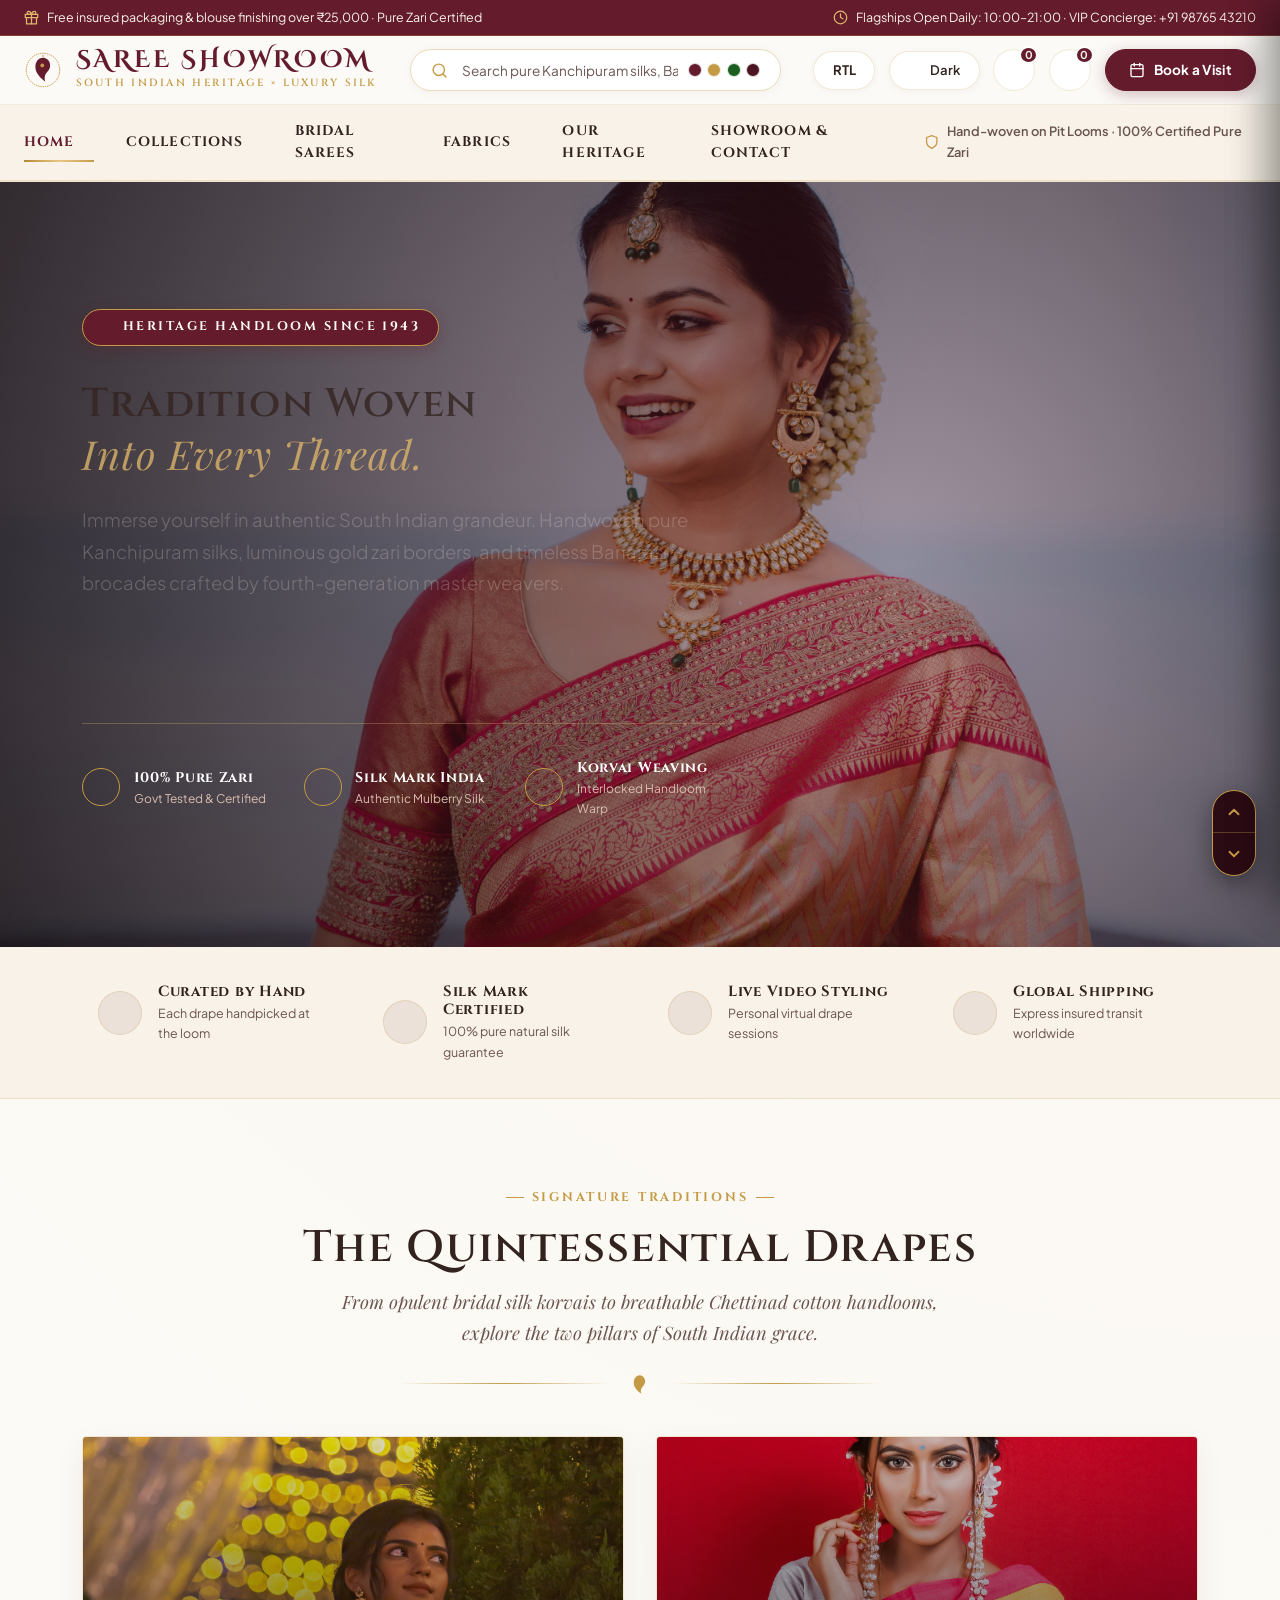
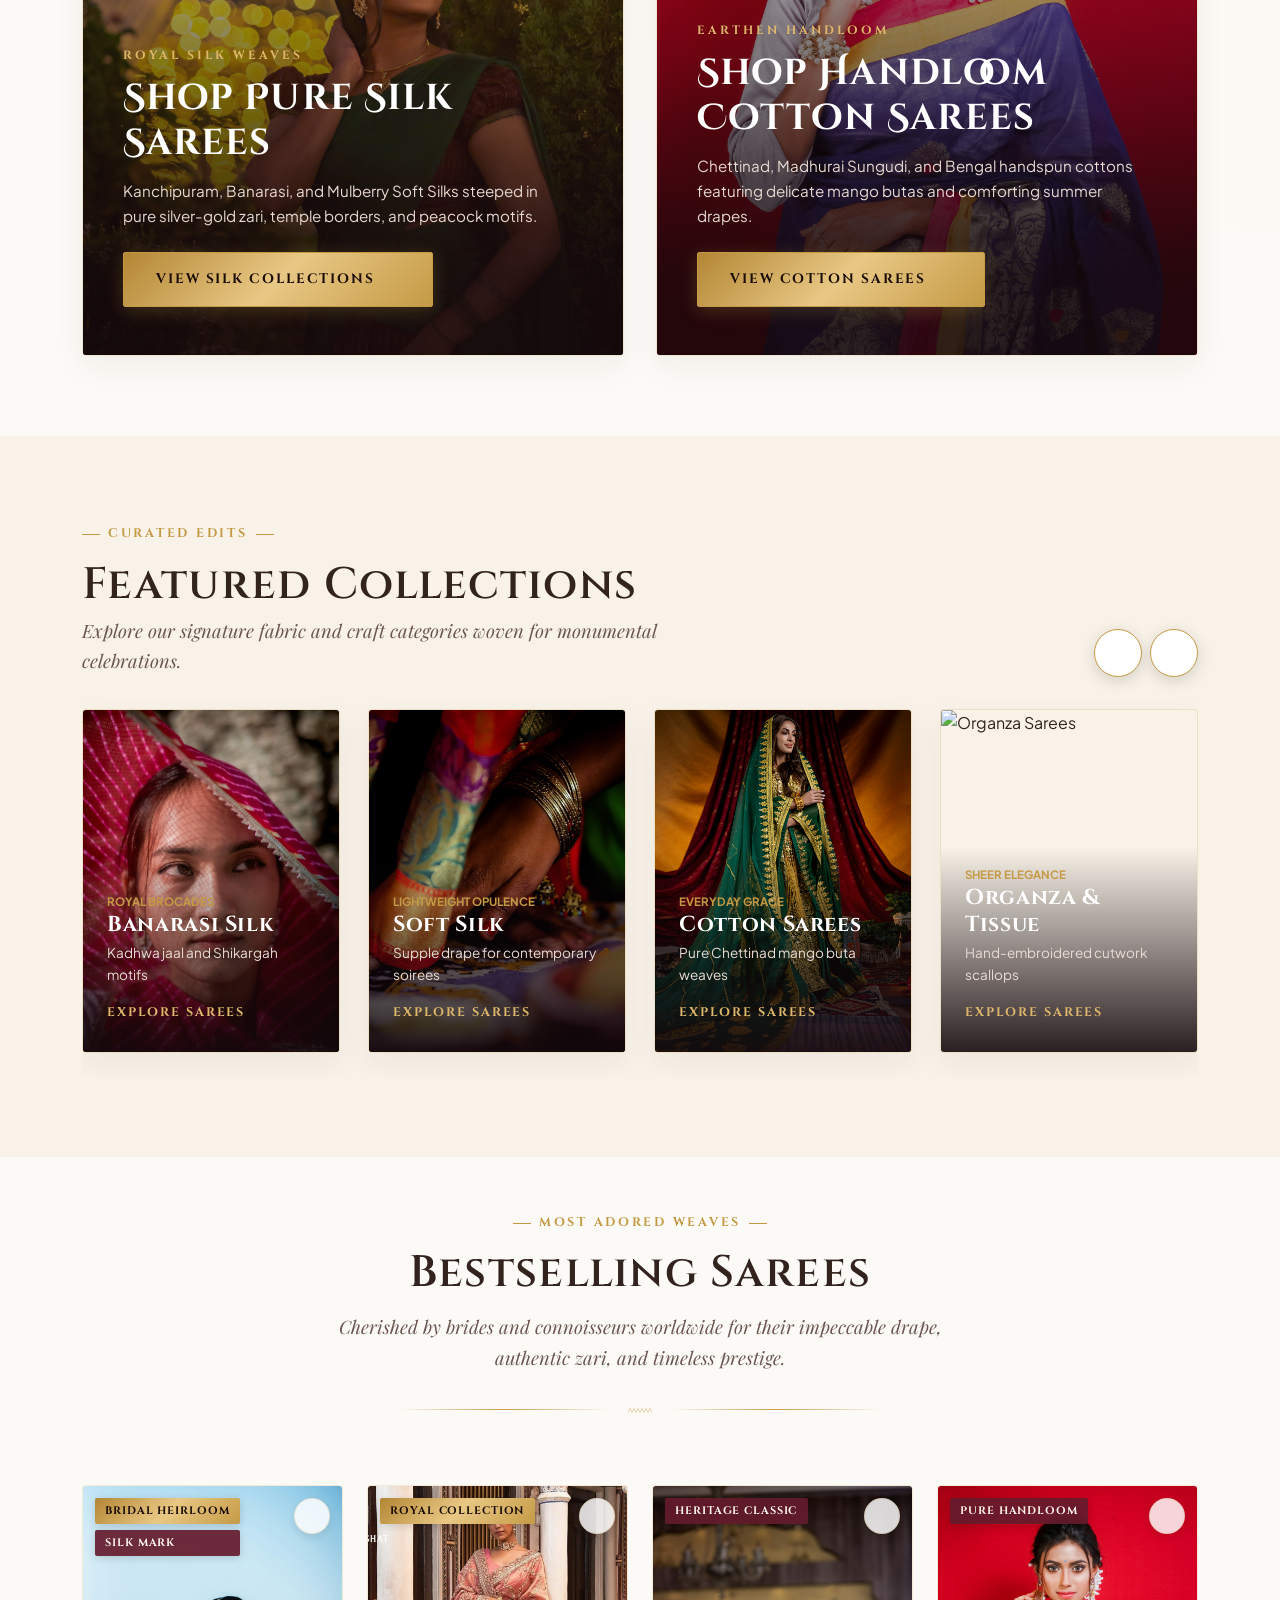
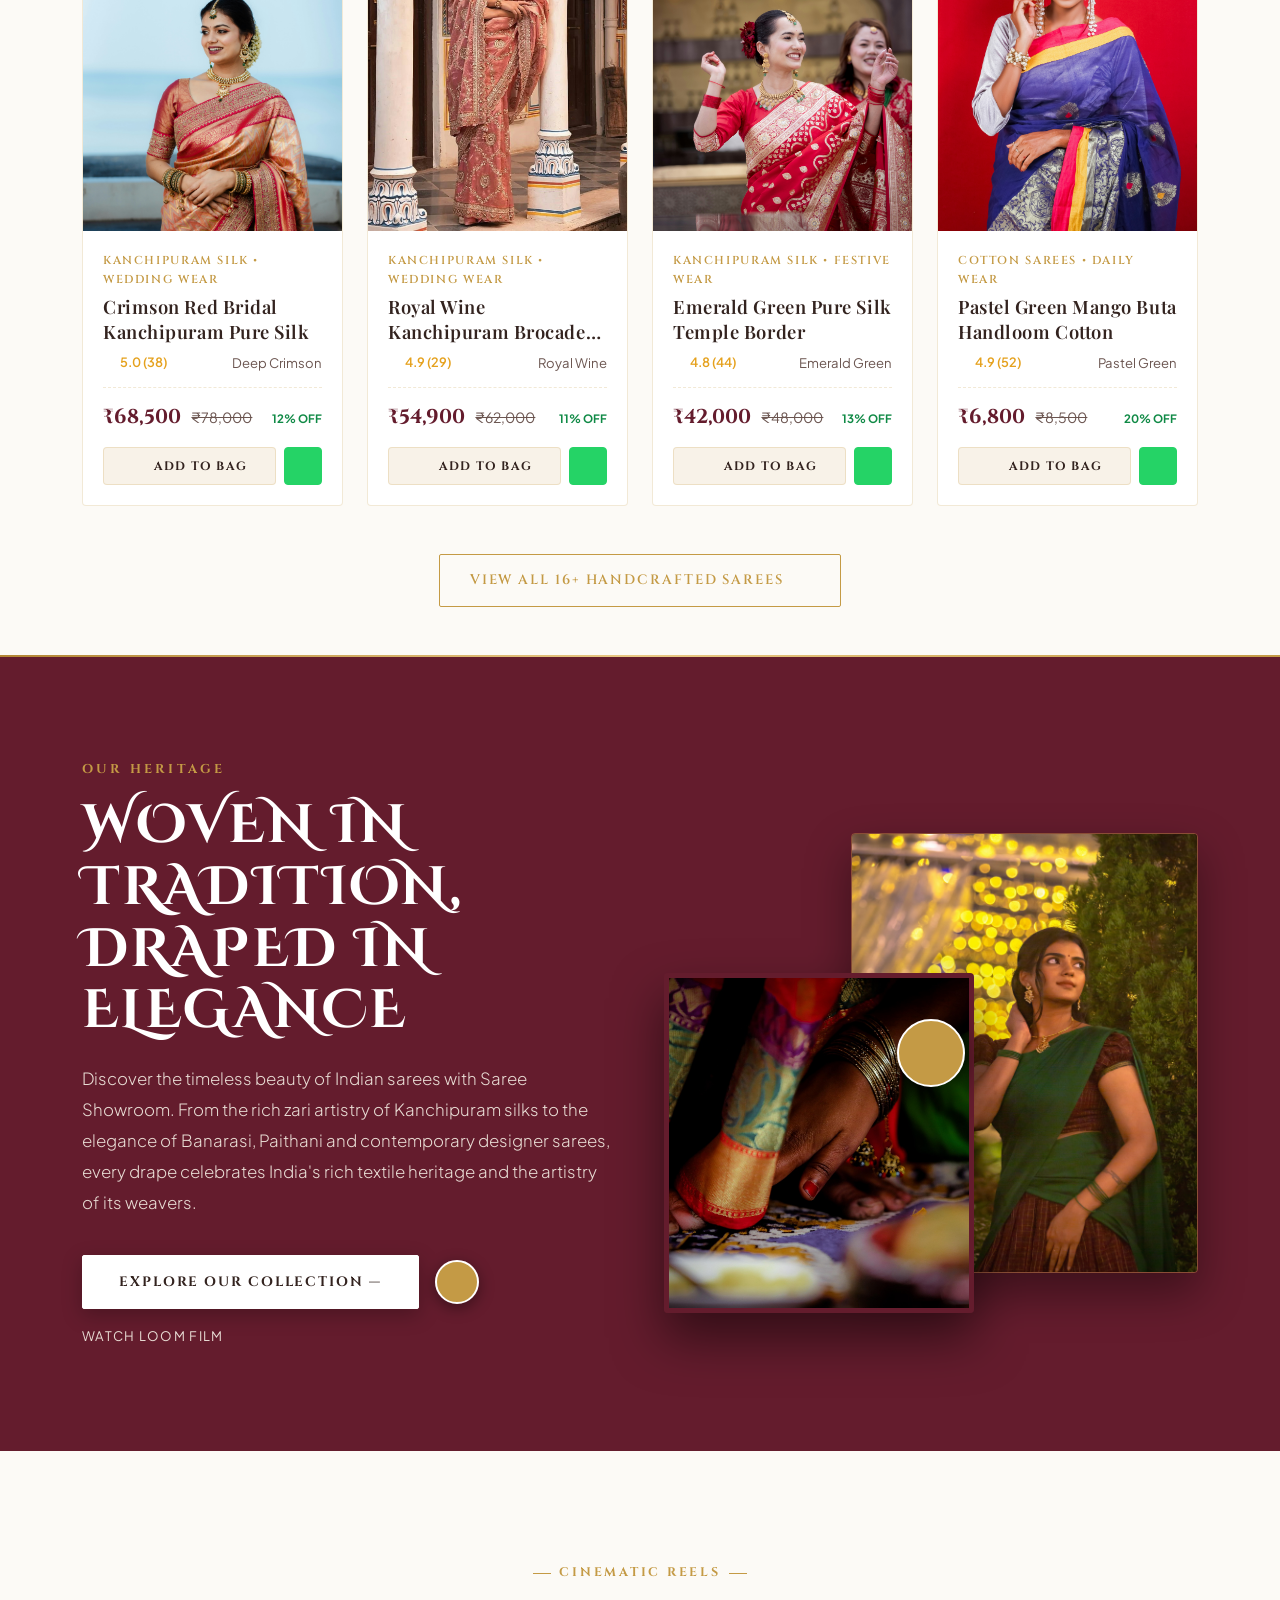
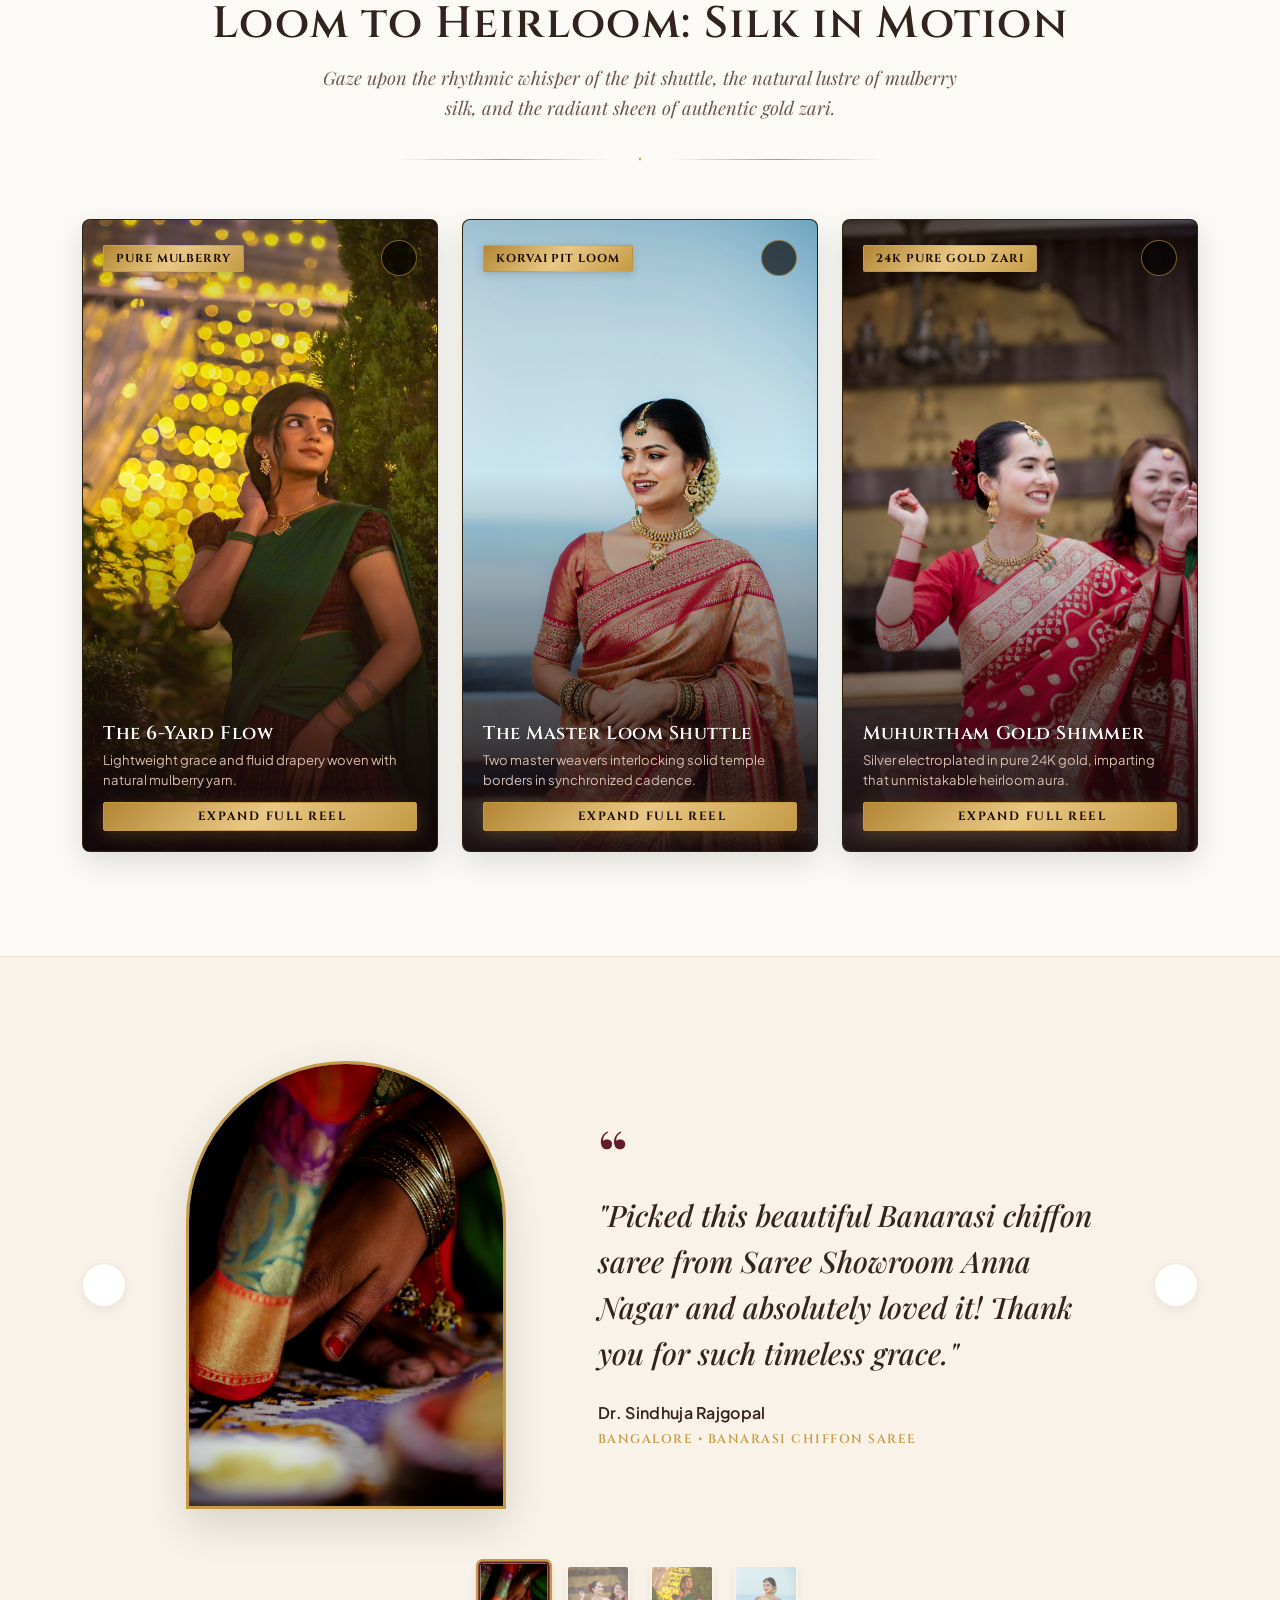
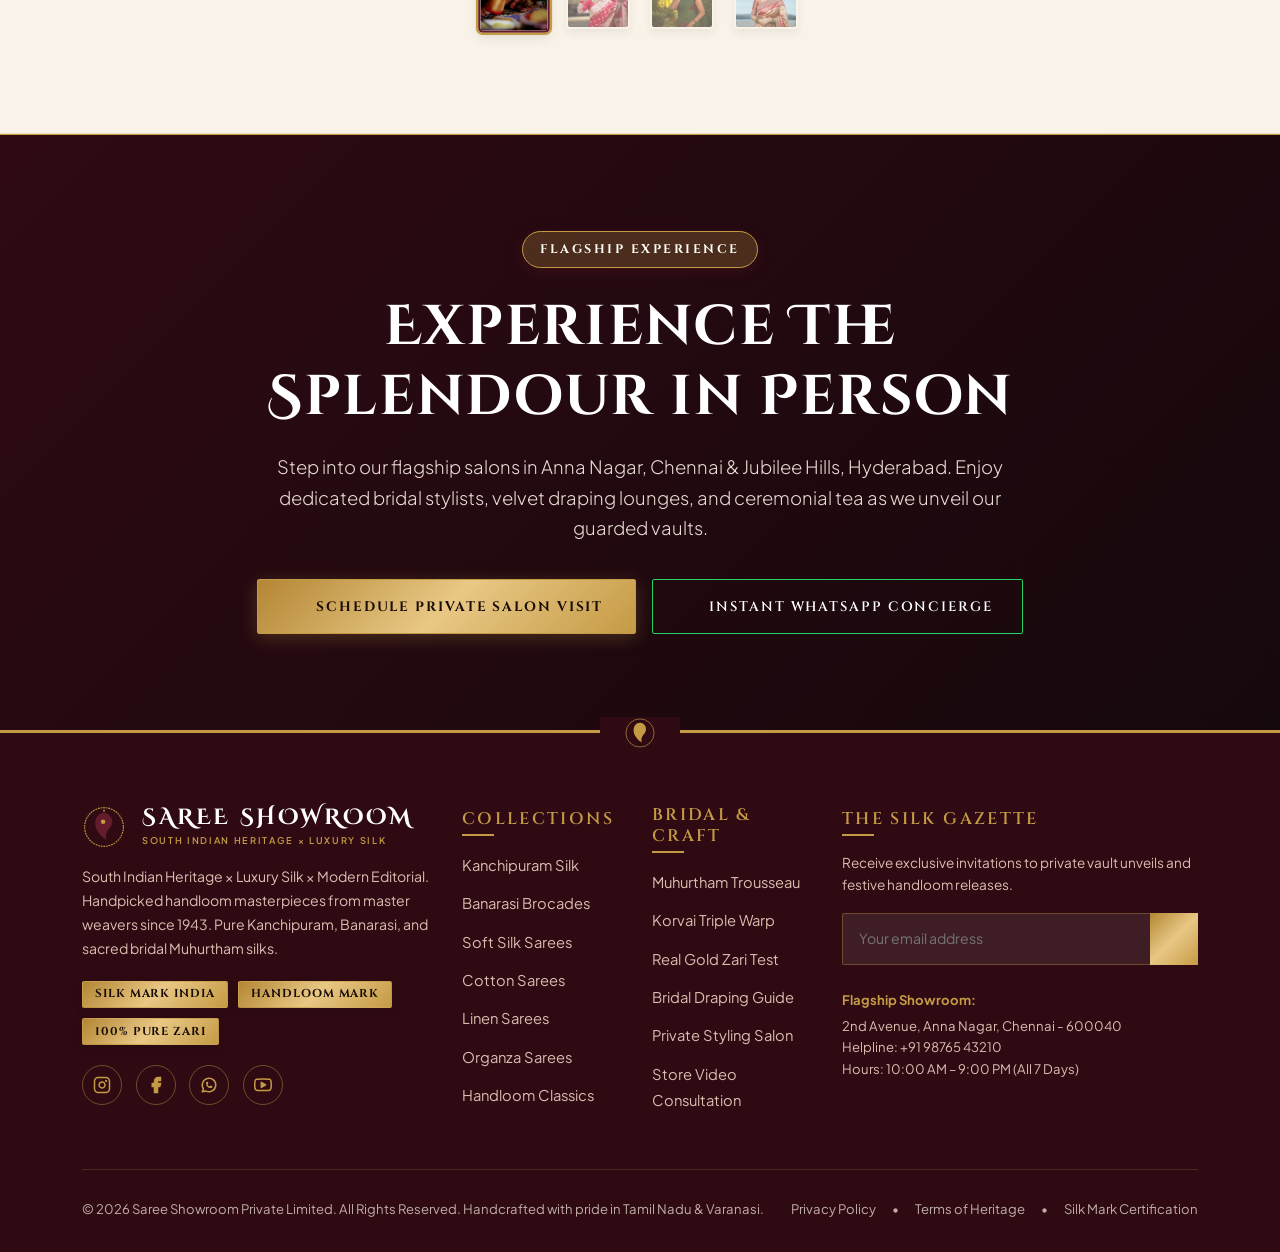
==== commit 211ac388: "Fix UI issues 24-40: dedicated fabrics and heritage pages, button size standardization, 1024px align" ====
--- a/index.html
+++ b/index.html
@@ -236,21 +236,22 @@
 
           <!-- Fabrics Direct Dropdown -->
           <li class="nav-tier-item">
-            <a href="collections.html" class="nav-tier-link">
+            <a href="fabrics.html" class="nav-tier-link">
               Fabrics <i data-lucide="chevron-down" style="width: 14px; height: 14px;"></i>
             </a>
             <ul class="dropdown-menu-luxury">
-              <li><a href="collections.html?fabric=kanchipuram">Pure Kanchipuram Silk</a></li>
-              <li><a href="collections.html?fabric=banarasi">Banarasi Katan Silk</a></li>
-              <li><a href="collections.html?fabric=soft-silk">Mulberry Soft Silk</a></li>
-              <li><a href="collections.html?fabric=cotton">Chettinad Cotton</a></li>
-              <li><a href="collections.html?fabric=organza">Tissue & Organza</a></li>
+              <li><a href="fabrics.html">Explore All 6 Fabrics</a></li>
+              <li><a href="fabrics.html#kanchipuram">Pure Kanchipuram Silk</a></li>
+              <li><a href="fabrics.html#banarasi">Banarasi Katan Silk</a></li>
+              <li><a href="fabrics.html#soft-silk">Mulberry Soft Silk</a></li>
+              <li><a href="fabrics.html#cotton">Chettinad Cotton</a></li>
+              <li><a href="fabrics.html#organza">Tissue & Organza</a></li>
             </ul>
           </li>
 
           <!-- Our Heritage -->
           <li class="nav-tier-item">
-            <a href="#heritage" class="nav-tier-link">Our Heritage</a>
+            <a href="heritage.html" class="nav-tier-link">Our Heritage</a>
           </li>
 
           <!-- Showroom & Contact -->
@@ -342,6 +343,7 @@
           </a>
           <div class="collapse" id="mobileFabricsSubmenu">
             <ul class="mobile-subnav-list">
+              <li><a href="fabrics.html" style="font-weight: 700; color: var(--color-gold);">• Explore All 6 Signature Fabrics</a></li>
               <li><a href="collections.html?fabric=kanchipuram">• Pure Kanchipuram Silk</a></li>
               <li><a href="collections.html?fabric=banarasi">• Banarasi Katan Silk</a></li>
               <li><a href="collections.html?fabric=soft-silk">• Mulberry Soft Silk</a></li>
@@ -352,7 +354,7 @@
         </li>
 
         <li class="mobile-nav-item">
-          <a href="#heritage" class="mobile-nav-link d-flex justify-content-between align-items-center" data-bs-dismiss="offcanvas">
+          <a href="heritage.html" class="mobile-nav-link d-flex justify-content-between align-items-center">
             <span>Our Heritage</span>
             <i data-lucide="chevron-right" style="width: 18px; height: 18px;"></i>
           </a>
@@ -1219,7 +1221,7 @@
         </div>
 
         <!-- Newsletter & Flagship Address -->
-        <div class="col-lg-3 col-md-6">
+        <div class="col-lg-4 col-md-6">
           <h4 class="footer-title">The Silk Gazette</h4>
           <p style="color: #D9BEB0; font-size: 0.85rem;">
             Receive exclusive invitations to private vault unveils and festive handloom releases.
@@ -1338,12 +1340,12 @@
 
               <p id="qvModalDesc" style="font-size: 0.88rem; color: var(--color-text-muted); line-height: 1.6; margin-bottom: 1.5rem;"></p>
 
-              <div class="d-flex flex-wrap gap-2">
-                <button id="qvModalAddToCartBtn" class="btn-gold flex-grow-1">
+              <div class="qv-action-buttons-group">
+                <button id="qvModalAddToCartBtn" class="btn-gold qv-btn-action">
                   <i data-lucide="shopping-bag" style="width: 16px; height: 16px;"></i> Add to Bag
                 </button>
-                <a id="qvModalWhatsAppBtn" href="#" target="_blank" class="btn-outline-gold" style="border-color: #25D366; color: #25D366;">
-                  <i data-lucide="message-circle" style="width: 16px; height: 16px;"></i> WhatsApp Enquiry
+                <a id="qvModalWhatsAppBtn" href="#" target="_blank" class="btn-outline-gold qv-btn-action" style="border-color: #25D366; color: #25D366;">
+                  <i data-lucide="message-circle" style="width: 16px; height: 16px; color: #25D366;"></i> WhatsApp Enquiry
                 </a>
               </div>
             </div>
@@ -1358,7 +1360,7 @@
     <div class="modal-dialog modal-dialog-centered">
       <div class="modal-content">
         <div class="modal-header border-bottom border-light">
-          <h5 class="modal-title" id="appointmentModalLabel" style="font-family: var(--font-serif-heading); color: var(--color-maroon);">
+          <h5 class="modal-title modal-luxury-title" id="appointmentModalLabel">
             <i data-lucide="calendar" style="width: 18px; height: 18px; color: var(--color-gold);"></i> Book VIP Showroom Experience
           </h5>
           <button type="button" class="btn-close" data-bs-dismiss="modal" aria-label="Close"></button>
--- a/css/style.css
+++ b/css/style.css
@@ -1972,3 +1972,724 @@
   }
 }
 
+/* ==========================================================================
+   Point 24: Bridal & Showroom CTA Equal Buttons Before Footer
+   ========================================================================== */
+.showroom-cta-actions {
+  display: flex;
+  flex-wrap: wrap;
+  gap: 1.25rem;
+  justify-content: center;
+  align-items: center;
+}
+
+.showroom-cta-actions .btn-gold,
+.showroom-cta-actions .btn-outline-gold {
+  min-width: 280px !important;
+  height: 52px !important;
+  display: inline-flex !important;
+  align-items: center !important;
+  justify-content: center !important;
+  padding: 0 1.75rem !important;
+  font-size: 0.88rem !important;
+  font-weight: 700 !important;
+  letter-spacing: 0.08em !important;
+  text-transform: uppercase !important;
+  border-radius: 4px !important;
+  box-sizing: border-box !important;
+  margin: 0 !important;
+  transition: all 0.3s ease !important;
+}
+
+.showroom-cta-actions .btn-outline-gold:hover {
+  background: var(--color-gold) !important;
+  color: #1A0D08 !important;
+  border-color: var(--color-gold) !important;
+}
+
+@media (max-width: 600px) {
+  .showroom-cta-actions {
+    flex-direction: column !important;
+    width: 100% !important;
+  }
+  .showroom-cta-actions .btn-gold,
+  .showroom-cta-actions .btn-outline-gold {
+    width: 100% !important;
+    min-width: unset !important;
+  }
+}
+
+/* ==========================================================================
+   Point 29: Curated Edits Section Alignment
+   ========================================================================== */
+.collections-carousel-section {
+  overflow: hidden;
+}
+
+/* ==========================================================================
+   Point 29: Curated Edits Swiper & Cards Alignment
+   ========================================================================== */
+.collections-swiper {
+  width: 100% !important;
+  overflow: hidden !important;
+  padding: 0.5rem 0 1.5rem !important;
+}
+
+.collections-swiper .swiper-slide {
+  height: auto;
+  display: flex;
+}
+
+.collection-card-item {
+  width: 100%;
+  position: relative;
+  border-radius: 8px;
+  overflow: hidden;
+  aspect-ratio: 3 / 4;
+  box-shadow: var(--shadow-sm);
+  transition: transform 0.35s ease, box-shadow 0.35s ease;
+  background: var(--color-surface);
+}
+
+.collection-card-item:hover {
+  transform: translateY(-6px);
+  box-shadow: var(--shadow-luxury);
+}
+
+.collection-card-img {
+  width: 100%;
+  height: 100%;
+  object-fit: cover;
+  transition: transform 0.6s cubic-bezier(0.25, 1, 0.5, 1);
+}
+
+.collection-card-item:hover .collection-card-img {
+  transform: scale(1.08);
+}
+
+.collection-card-overlay {
+  position: absolute;
+  inset: 0;
+  background: linear-gradient(180deg, rgba(0,0,0,0.05) 40%, rgba(32, 11, 19, 0.92) 100%);
+  display: flex;
+  flex-direction: column;
+  justify-content: flex-end;
+  padding: 1.5rem;
+  color: #FFFFFF;
+}
+
+.collection-card-title {
+  font-family: var(--font-serif-heading);
+  font-size: 1.25rem;
+  color: #FFFFFF;
+  margin-bottom: 0.25rem;
+}
+
+.collection-card-link {
+  color: var(--color-gold);
+  font-family: var(--font-serif-heading);
+  font-size: 0.82rem;
+  text-transform: uppercase;
+  letter-spacing: 0.08em;
+  text-decoration: none;
+  font-weight: 700;
+  display: inline-flex;
+  align-items: center;
+  gap: 6px;
+  transition: gap 0.25s ease;
+}
+
+.collection-card-link:hover {
+  gap: 10px;
+  color: var(--color-gold-light);
+}
+
+/* ==========================================================================
+   Point 30: Our Heritage Overlapping Images Base & RTL Alignment
+   ========================================================================== */
+.kankatala-overlap-gallery {
+  position: relative;
+  width: 100%;
+  max-width: 540px;
+  min-height: 460px;
+  margin: 0 auto;
+  display: flex;
+  align-items: center;
+  justify-content: flex-end;
+}
+
+.overlap-bg-card {
+  position: relative;
+  width: 58%;
+  height: 440px;
+  border-radius: 4px;
+  overflow: hidden;
+  box-shadow: 0 15px 35px rgba(0, 0, 0, 0.4);
+  z-index: 1;
+}
+
+.overlap-bg-card img {
+  width: 100%;
+  height: 100%;
+  object-fit: cover;
+}
+
+.overlap-fg-card {
+  position: absolute;
+  left: 0;
+  bottom: 30px;
+  width: 52%;
+  height: 340px;
+  border-radius: 4px;
+  overflow: hidden;
+  box-shadow: 0 20px 45px rgba(0, 0, 0, 0.5);
+  z-index: 2;
+  border: 4px solid #641C2D;
+}
+
+.overlap-fg-card img {
+  width: 100%;
+  height: 100%;
+  object-fit: cover;
+}
+
+.btn-video-play-floating {
+  position: absolute;
+  top: 50%;
+  left: 45%;
+  transform: translate(-50%, -50%);
+  width: 60px;
+  height: 60px;
+  border-radius: 50%;
+  background: var(--color-gold);
+  color: #1A0D08;
+  border: none;
+  display: flex;
+  align-items: center;
+  justify-content: center;
+  cursor: pointer;
+  z-index: 3;
+  box-shadow: 0 8px 25px rgba(0, 0, 0, 0.4);
+  transition: transform 0.3s ease, background-color 0.3s ease;
+}
+
+.btn-video-play-floating:hover {
+  transform: translate(-50%, -50%) scale(1.1);
+  background: #E5B869;
+}
+
+/* RTL Mode Alignment (Issue 30) */
+[dir="rtl"] .kankatala-overlap-gallery {
+  justify-content: flex-start !important;
+}
+
+[dir="rtl"] .overlap-fg-card {
+  left: auto !important;
+  right: 0 !important;
+}
+
+[dir="rtl"] .btn-video-play-floating {
+  left: auto !important;
+  right: 45% !important;
+  transform: translate(50%, -50%) !important;
+}
+
+[dir="rtl"] .btn-video-play-floating:hover {
+  transform: translate(50%, -50%) scale(1.1) !important;
+}
+
+@media (max-width: 767.98px) {
+  .kankatala-overlap-gallery {
+    min-height: 380px;
+    max-width: 100%;
+  }
+  .overlap-bg-card {
+    width: 65%;
+    height: 340px;
+  }
+  .overlap-fg-card {
+    width: 58%;
+    height: 260px;
+    bottom: 15px;
+  }
+}
+
+/* ==========================================================================
+   Point 32 & 33: Collections Page Dark Mode High Contrast & Accordion
+   ========================================================================== */
+[data-theme="dark"] .collections-toolbar {
+  background: #1C0B12 !important;
+  border-color: rgba(229, 184, 105, 0.4) !important;
+}
+
+[data-theme="dark"] .filter-pill {
+  background: #250E16 !important;
+  border: 1.5px solid rgba(229, 184, 105, 0.45) !important;
+  color: #FFFDF8 !important;
+  font-weight: 600 !important;
+}
+
+[data-theme="dark"] .filter-pill:hover {
+  background: var(--color-gold) !important;
+  color: #1A0D08 !important;
+  border-color: var(--color-gold) !important;
+}
+
+[data-theme="dark"] .filter-pill.active {
+  background: var(--color-gold) !important;
+  color: #1A0D08 !important;
+  border-color: var(--color-gold) !important;
+  font-weight: 700 !important;
+}
+
+[data-theme="dark"] .input-group-text {
+  background: #250E16 !important;
+  border-color: rgba(229, 184, 105, 0.45) !important;
+  color: var(--color-gold) !important;
+}
+
+[data-theme="dark"] .form-control-luxury {
+  background: #250E16 !important;
+  border-color: rgba(229, 184, 105, 0.45) !important;
+  color: #FFFDF8 !important;
+}
+
+[data-theme="dark"] .form-control-luxury::placeholder {
+  color: rgba(255, 253, 248, 0.75) !important;
+}
+
+[data-theme="dark"] .input-group-text {
+  background: #250E16 !important;
+  border-color: rgba(229, 184, 105, 0.45) !important;
+  color: var(--color-gold) !important;
+}
+
+[data-theme="dark"] select.form-control-luxury option {
+  background: #200B13 !important;
+  color: #FFFDF8 !important;
+}
+
+[data-theme="dark"] #resetFiltersBtn {
+  color: var(--color-gold-light) !important;
+}
+
+[data-theme="dark"] #mobileFilterToggleBtn {
+  background: #250E16 !important;
+  border-color: rgba(229, 184, 105, 0.45) !important;
+  color: #FFFDF8 !important;
+}
+
+[data-theme="dark"] #filteredCountDisplay {
+  color: var(--color-gold-light) !important;
+}
+
+[data-theme="dark"] .accordion-item {
+  background: #250E16 !important;
+  border-color: rgba(229, 184, 105, 0.4) !important;
+}
+
+[data-theme="dark"] .accordion-button {
+  background: #250E16 !important;
+  color: #FFFDF8 !important;
+  font-weight: 700 !important;
+}
+
+[data-theme="dark"] .accordion-button:not(.collapsed) {
+  background: #33131F !important;
+  color: var(--color-gold) !important;
+  box-shadow: none !important;
+}
+
+[data-theme="dark"] .accordion-button::after {
+  filter: invert(1) brightness(1.6) sepia(1) hue-rotate(5deg) saturate(3) !important;
+}
+
+[data-theme="dark"] .accordion-body {
+  color: #F8EFE9 !important;
+  background: #200B13 !important;
+  line-height: 1.75 !important;
+}
+
+/* ==========================================================================
+   Point 33: Connoisseur Guide Accordion Contrast (Light & Dark Mode)
+   ========================================================================== */
+.accordion-item {
+  background: var(--color-card-bg) !important;
+  border: 1px solid var(--color-border) !important;
+  overflow: hidden;
+  margin-bottom: 0.75rem !important;
+  border-radius: 6px !important;
+}
+
+.accordion-button {
+  background: transparent !important;
+  color: var(--color-dark-brown) !important;
+  font-family: var(--font-serif-heading) !important;
+  font-size: 1.05rem !important;
+  font-weight: 600 !important;
+  padding: 1.15rem 1.25rem !important;
+  box-shadow: none !important;
+}
+
+.accordion-button:not(.collapsed) {
+  background: rgba(196, 154, 69, 0.08) !important;
+  color: var(--color-maroon) !important;
+  box-shadow: none !important;
+}
+
+.accordion-body {
+  color: var(--color-text-muted) !important;
+  font-size: 0.94rem !important;
+  line-height: 1.8 !important;
+  padding: 1rem 1.25rem 1.25rem !important;
+}
+
+[data-theme="dark"] .accordion-item {
+  background: #250E16 !important;
+  border: 1px solid rgba(229, 184, 105, 0.45) !important;
+}
+
+[data-theme="dark"] .accordion-button,
+[data-theme="dark"] .accordion-button.collapsed {
+  background: #250E16 !important;
+  color: #FFFFFF !important;
+  font-weight: 700 !important;
+}
+
+[data-theme="dark"] .accordion-button:not(.collapsed) {
+  background: #361421 !important;
+  color: var(--color-gold) !important;
+  box-shadow: none !important;
+  border-bottom: 1px solid rgba(229, 184, 105, 0.3) !important;
+}
+
+[data-theme="dark"] .accordion-button::after {
+  filter: invert(1) brightness(2) sepia(1) hue-rotate(5deg) saturate(3) !important;
+}
+
+[data-theme="dark"] .accordion-body {
+  color: #F8EFE9 !important;
+  background: #1C0A10 !important;
+  line-height: 1.8 !important;
+}
+
+[data-theme="dark"] .accordion-body strong {
+  color: var(--color-gold) !important;
+}
+
+/* ==========================================================================
+   Point 34: Contact Page High Contrast Text, Labels & Inputs
+   ========================================================================== */
+.form-label {
+  color: var(--color-dark-brown) !important;
+  font-weight: 700 !important;
+  font-size: 0.85rem !important;
+  letter-spacing: 0.04em !important;
+}
+
+[data-theme="dark"] .form-label {
+  color: #FFFDF8 !important;
+}
+
+.form-control,
+.form-select,
+.form-control-luxury {
+  border: 1px solid var(--color-border);
+  transition: border-color 0.25s ease, background-color 0.25s ease, color 0.25s ease;
+}
+
+[data-theme="dark"] .form-control,
+[data-theme="dark"] .form-select,
+[data-theme="dark"] .form-control-luxury,
+[data-theme="dark"] textarea.form-control {
+  background-color: #250E16 !important;
+  color: #FFFFFF !important;
+  border-color: rgba(229, 184, 105, 0.45) !important;
+}
+
+[data-theme="dark"] .form-control:focus,
+[data-theme="dark"] .form-select:focus,
+[data-theme="dark"] .form-control-luxury:focus {
+  background-color: #2E121B !important;
+  color: #FFFFFF !important;
+  border-color: var(--color-gold) !important;
+  box-shadow: 0 0 0 3px rgba(196, 154, 69, 0.25) !important;
+}
+
+.form-control-luxury::placeholder,
+.form-control::placeholder,
+textarea::placeholder {
+  color: #7A6960 !important;
+  opacity: 1 !important;
+}
+
+[data-theme="dark"] .form-control-luxury::placeholder,
+[data-theme="dark"] .form-control::placeholder,
+[data-theme="dark"] textarea::placeholder {
+  color: rgba(255, 253, 248, 0.75) !important;
+}
+
+[data-theme="dark"] select.form-select option,
+[data-theme="dark"] select.form-control-luxury option {
+  background-color: #200B13 !important;
+  color: #FFFFFF !important;
+}
+
+/* ==========================================================================
+   Point 35: Book a Visit Menu (Modal) Exit Icon & Text Contrast
+   ========================================================================== */
+.modal-luxury .modal-content,
+#appointmentModal .modal-content {
+  background: var(--color-card-bg);
+  border: 1px solid var(--color-gold);
+}
+
+[data-theme="dark"] .modal-luxury .modal-content,
+[data-theme="dark"] #appointmentModal .modal-content,
+[data-theme="dark"] #quickViewModal .modal-content {
+  background: #200B13 !important;
+  border: 1px solid rgba(229, 184, 105, 0.5) !important;
+  color: #FFFDF8 !important;
+}
+
+[data-theme="dark"] .modal-header {
+  border-bottom: 1px solid rgba(229, 184, 105, 0.3) !important;
+}
+
+[data-theme="dark"] .modal-title,
+[data-theme="dark"] #appointmentModalLabel {
+  color: #FFFFFF !important;
+  font-family: var(--font-serif-heading) !important;
+}
+
+/* High Contrast Exit (Close) Buttons */
+[data-theme="dark"] .modal-header .btn-close,
+[data-theme="dark"] .btn-close,
+[data-theme="dark"] .drawer-close-btn,
+[data-theme="dark"] .close-cart-btn,
+[data-theme="dark"] .close-wishlist-btn {
+  filter: invert(1) brightness(2) !important;
+  opacity: 0.9 !important;
+}
+
+.modal-header .btn-close:hover,
+.drawer-close-btn:hover,
+.close-cart-btn:hover,
+.close-wishlist-btn:hover {
+  opacity: 1 !important;
+  transform: scale(1.15) !important;
+}
+
+/* ==========================================================================
+   Point 36: Cart & Wishlist (Like) Drawer Exit Icon & Content Contrast
+   ========================================================================== */
+.drawer-close-btn,
+.close-cart-btn,
+.close-wishlist-btn {
+  cursor: pointer;
+  transition: transform 0.2s ease, opacity 0.2s ease;
+}
+
+[data-theme="dark"] .luxury-drawer {
+  background: #1C0A10 !important;
+  color: #FFFDF8 !important;
+}
+
+[data-theme="dark"] .drawer-header {
+  background: #250E16 !important;
+  border-bottom: 1px solid rgba(229, 184, 105, 0.3) !important;
+}
+
+[data-theme="dark"] .drawer-title {
+  color: #FFFFFF !important;
+}
+
+[data-theme="dark"] .drawer-footer {
+  background: #250E16 !important;
+  border-top: 1px solid rgba(229, 184, 105, 0.3) !important;
+}
+
+[data-theme="dark"] .drawer-subtotal-row span {
+  color: #FFFDF8 !important;
+}
+
+[data-theme="dark"] #cartSubtotalAmount {
+  color: var(--color-gold) !important;
+}
+
+/* ==========================================================================
+   Point 37: 1024px Contact Page Showroom Cards Alignment
+   ========================================================================== */
+.contact-showroom-card {
+  height: 100% !important;
+  display: flex !important;
+  flex-direction: column !important;
+  justify-content: space-between !important;
+  padding: 1.75rem 1.5rem !important;
+  background: var(--color-card-bg);
+  border: 1px solid var(--color-border);
+  border-radius: 6px;
+  box-shadow: var(--shadow-sm);
+  transition: transform 0.3s ease, box-shadow 0.3s ease;
+}
+
+.contact-showroom-card:hover {
+  transform: translateY(-4px);
+  box-shadow: var(--shadow-luxury);
+}
+
+.contact-showroom-card .d-flex.gap-2 {
+  margin-top: auto !important;
+  display: flex !important;
+  gap: 8px !important;
+  flex-wrap: nowrap !important;
+  width: 100% !important;
+}
+
+.contact-showroom-card .btn-gold,
+.contact-showroom-card .btn-outline-gold {
+  flex: 1 1 0 !important;
+  white-space: nowrap !important;
+  padding: 10px 8px !important;
+  font-size: 0.76rem !important;
+  letter-spacing: 0.04em !important;
+  display: inline-flex !important;
+  align-items: center !important;
+  justify-content: center !important;
+  height: 42px !important;
+  box-sizing: border-box !important;
+}
+
+@media (min-width: 992px) and (max-width: 1199.98px) {
+  .contact-showroom-card {
+    padding: 1.5rem 1.25rem !important;
+  }
+  .contact-showroom-card .btn-gold,
+  .contact-showroom-card .btn-outline-gold {
+    font-size: 0.72rem !important;
+    padding: 8px 4px !important;
+  }
+}
+
+@media (min-width: 768px) and (max-width: 991.98px) {
+  .contact-showroom-card {
+    margin-bottom: 1.25rem !important;
+    width: 100% !important;
+    max-width: 680px;
+    margin-left: auto !important;
+    margin-right: auto !important;
+  }
+}
+
+/* ==========================================================================
+   Point 38: Quick View Modal Buttons Equal Size (Add to Bag & WhatsApp)
+   ========================================================================== */
+.qv-action-buttons-group,
+#quickViewModal .d-flex.flex-wrap.gap-2,
+#quickViewModal .d-flex.gap-3:last-child {
+  display: flex !important;
+  gap: 12px !important;
+  width: 100% !important;
+  flex-wrap: nowrap !important;
+}
+
+.qv-btn-action,
+#qvModalAddToCartBtn,
+#qvAddToCartBtn,
+#qvModalWhatsAppBtn {
+  flex: 1 1 0 !important;
+  height: 48px !important;
+  display: inline-flex !important;
+  align-items: center !important;
+  justify-content: center !important;
+  gap: 8px !important;
+  font-size: 0.8rem !important;
+  font-weight: 700 !important;
+  letter-spacing: 0.06em !important;
+  text-transform: uppercase !important;
+  border-radius: 4px !important;
+  padding: 0 16px !important;
+  box-sizing: border-box !important;
+  white-space: nowrap !important;
+  text-decoration: none !important;
+  margin: 0 !important;
+}
+
+@media (max-width: 575.98px) {
+  .qv-action-buttons-group,
+  #quickViewModal .d-flex.flex-wrap.gap-2,
+  #quickViewModal .d-flex.gap-3:last-child {
+    flex-direction: column !important;
+  }
+}
+
+/* ==========================================================================
+   Point 39: 1024px Footer Section Alignment (12-Column Symmetrical Grid)
+   ========================================================================== */
+@media (min-width: 992px) and (max-width: 1199.98px) {
+  .site-footer .container {
+    max-width: 100% !important;
+    padding-left: 2rem !important;
+    padding-right: 2rem !important;
+  }
+  .site-footer .row {
+    justify-content: space-between !important;
+  }
+  .site-footer .col-lg-4:first-child {
+    width: 32% !important;
+  }
+  .site-footer .col-lg-2 {
+    width: 18% !important;
+  }
+  .site-footer .col-lg-4:last-child,
+  .site-footer .col-lg-3 {
+    width: 30% !important;
+  }
+}
+
+/* ==========================================================================
+   Point 40: 1024px Home 2 Hero Mode Tags Alignment (Editorial Still, 4K Drape, Live Atelier)
+   ========================================================================== */
+.hero-mode-pill-bar,
+.hero-atelier-portrait-wrap .d-flex.align-items-center.justify-content-between.mb-3 {
+  display: flex !important;
+  align-items: center !important;
+  justify-content: space-between !important;
+  gap: 10px !important;
+  width: 100% !important;
+  margin-bottom: 0.75rem !important;
+}
+
+#heroPhotoToggleBtn,
+#heroVideoToggleBtn,
+.hero-mode-pill-bar .badge-gold,
+.hero-atelier-portrait-wrap .badge-gold {
+  height: 36px !important;
+  display: inline-flex !important;
+  align-items: center !important;
+  justify-content: center !important;
+  padding: 0 14px !important;
+  font-size: 0.72rem !important;
+  font-weight: 600 !important;
+  letter-spacing: 0.08em !important;
+  text-transform: uppercase !important;
+  border-radius: 4px !important;
+  white-space: nowrap !important;
+  box-sizing: border-box !important;
+  line-height: 1 !important;
+  margin: 0 !important;
+}
+
+@media (max-width: 1024px) {
+  #heroPhotoToggleBtn,
+  #heroVideoToggleBtn,
+  .hero-mode-pill-bar .badge-gold,
+  .hero-atelier-portrait-wrap .badge-gold {
+    height: 34px !important;
+    padding: 0 10px !important;
+    font-size: 0.68rem !important;
+  }
+}
+
+
+
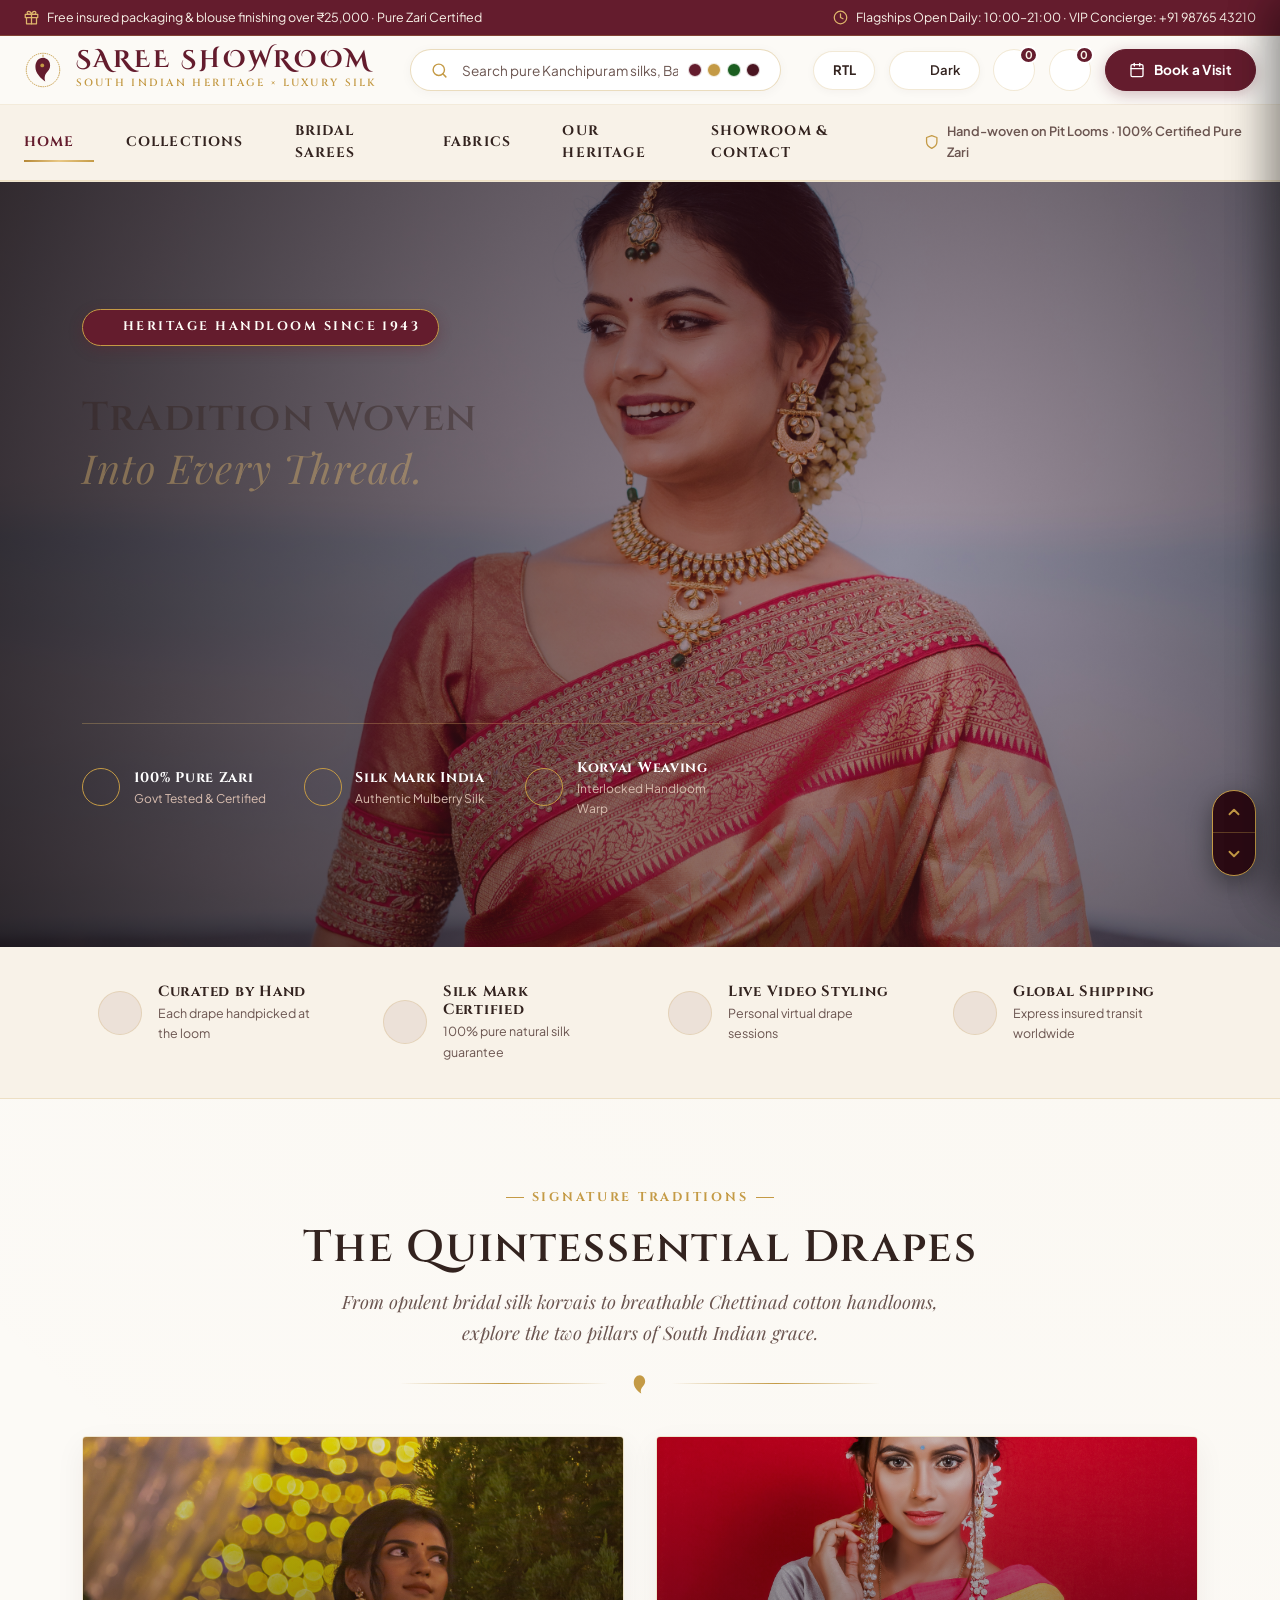
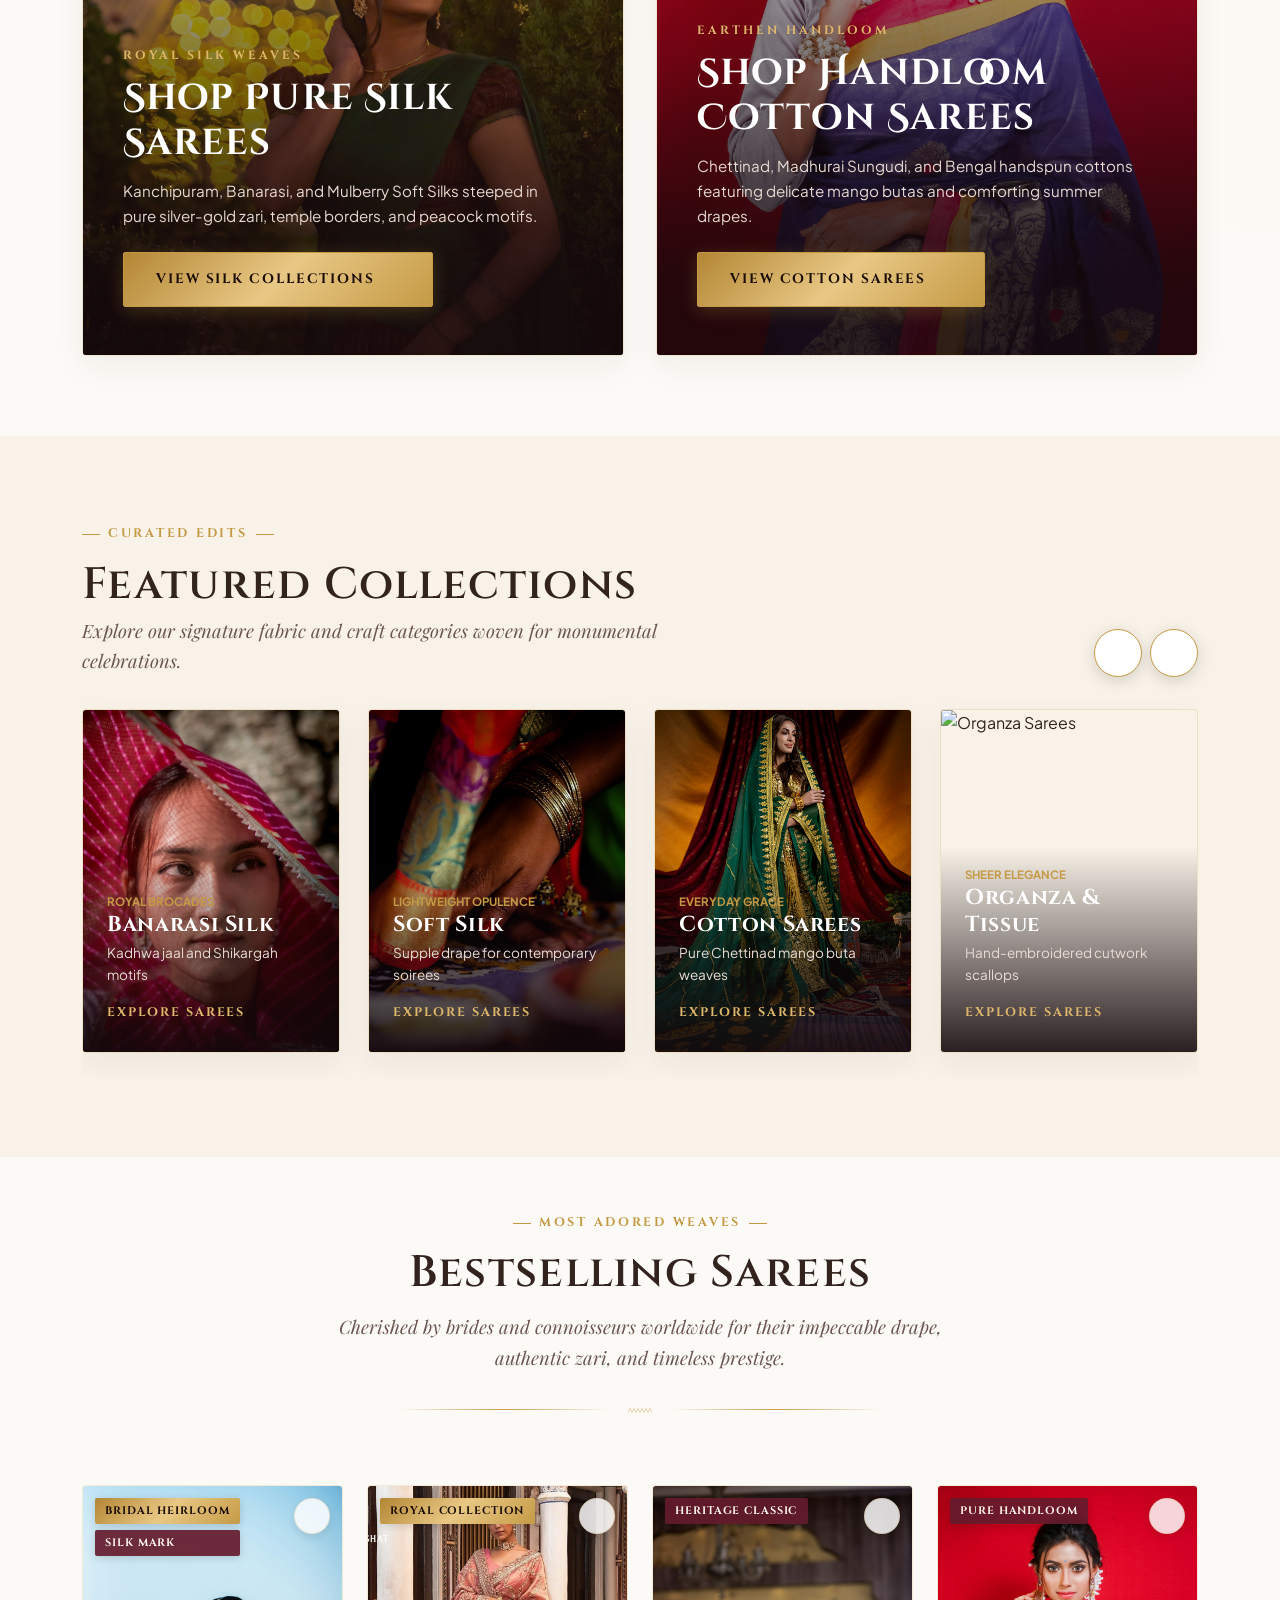
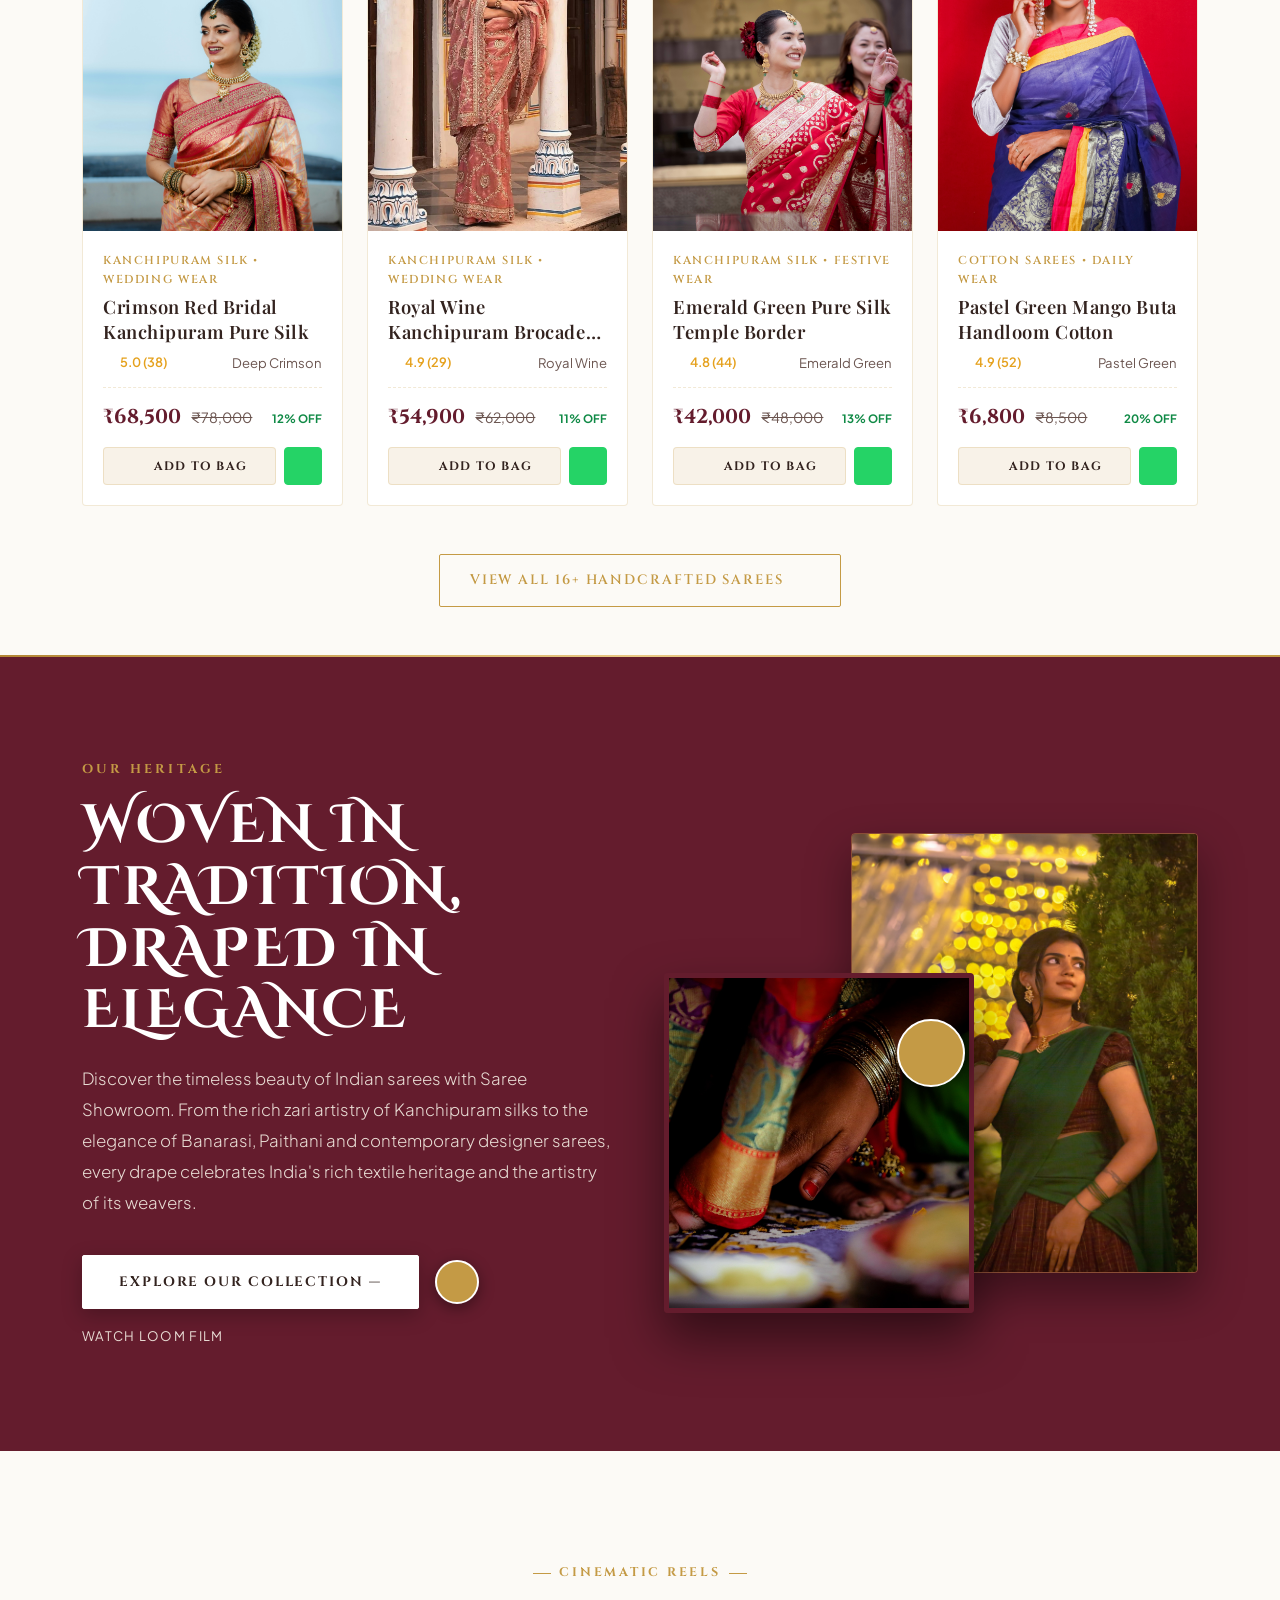
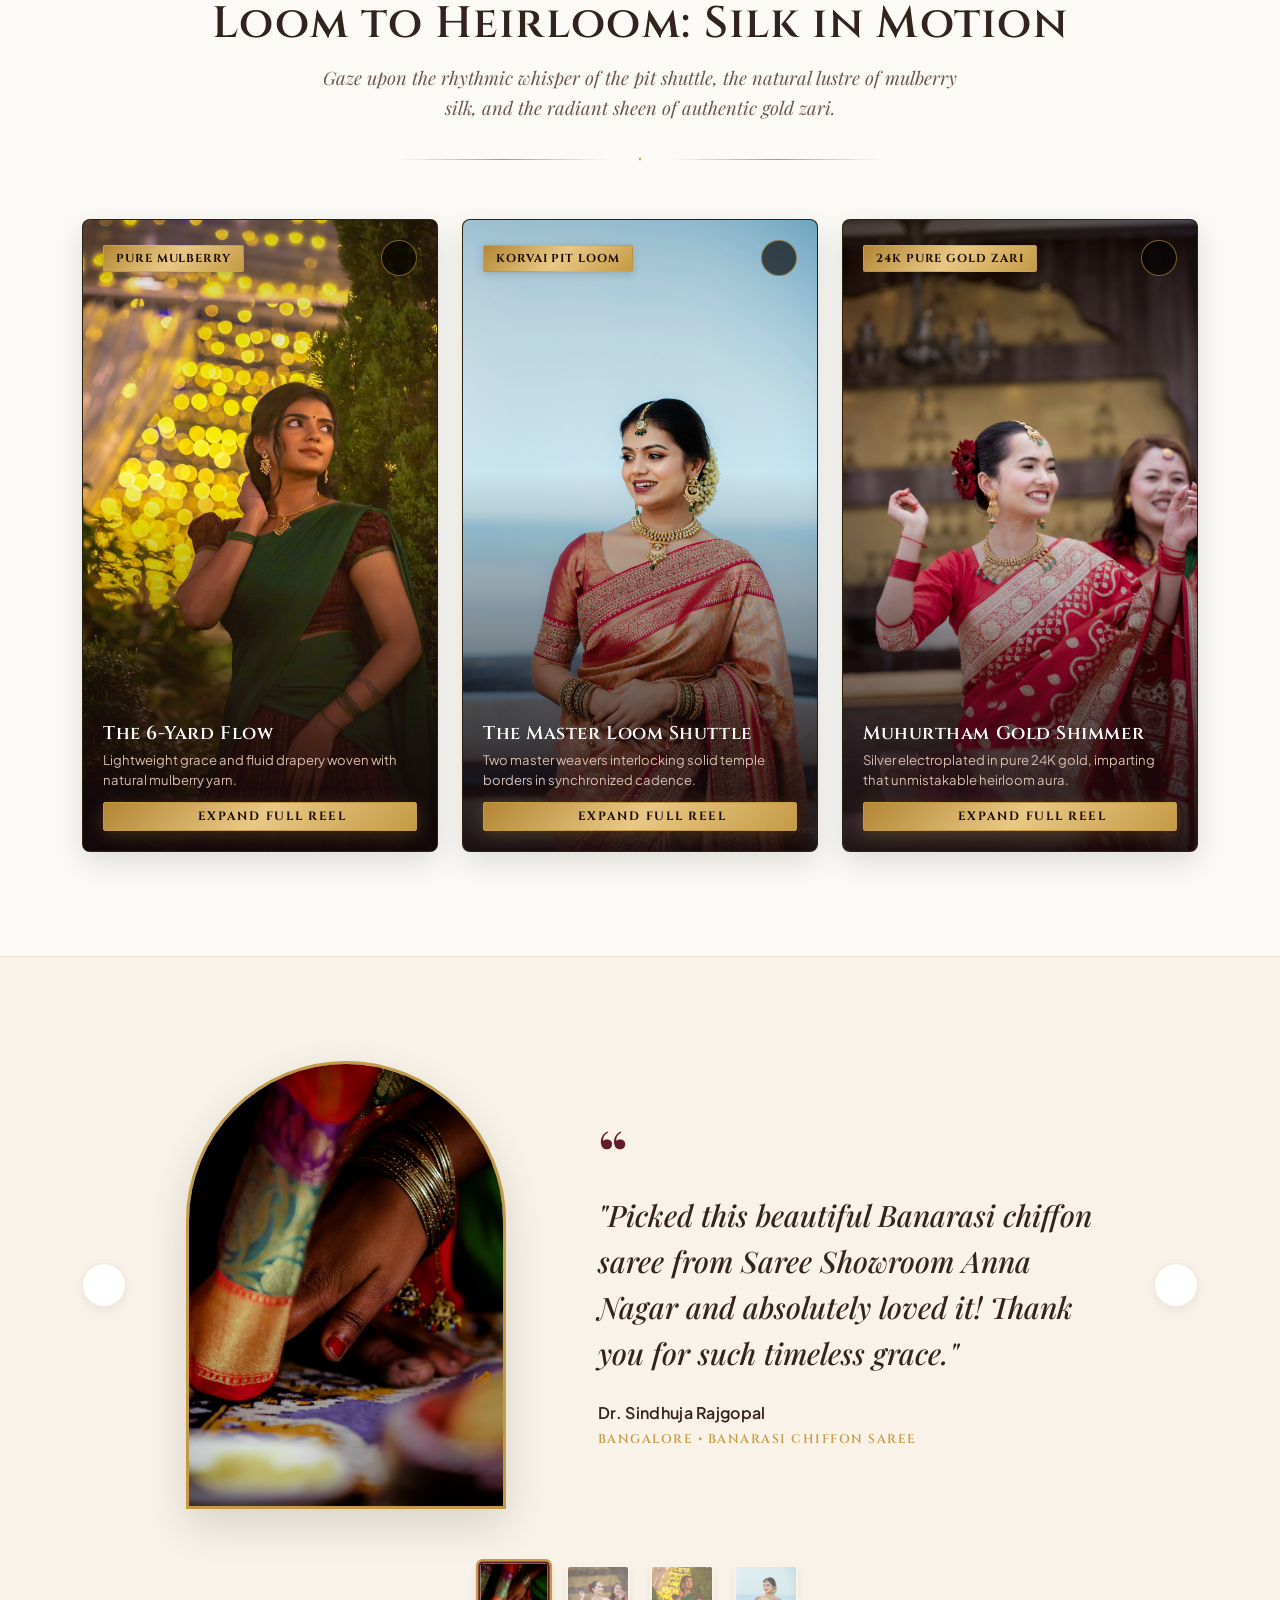
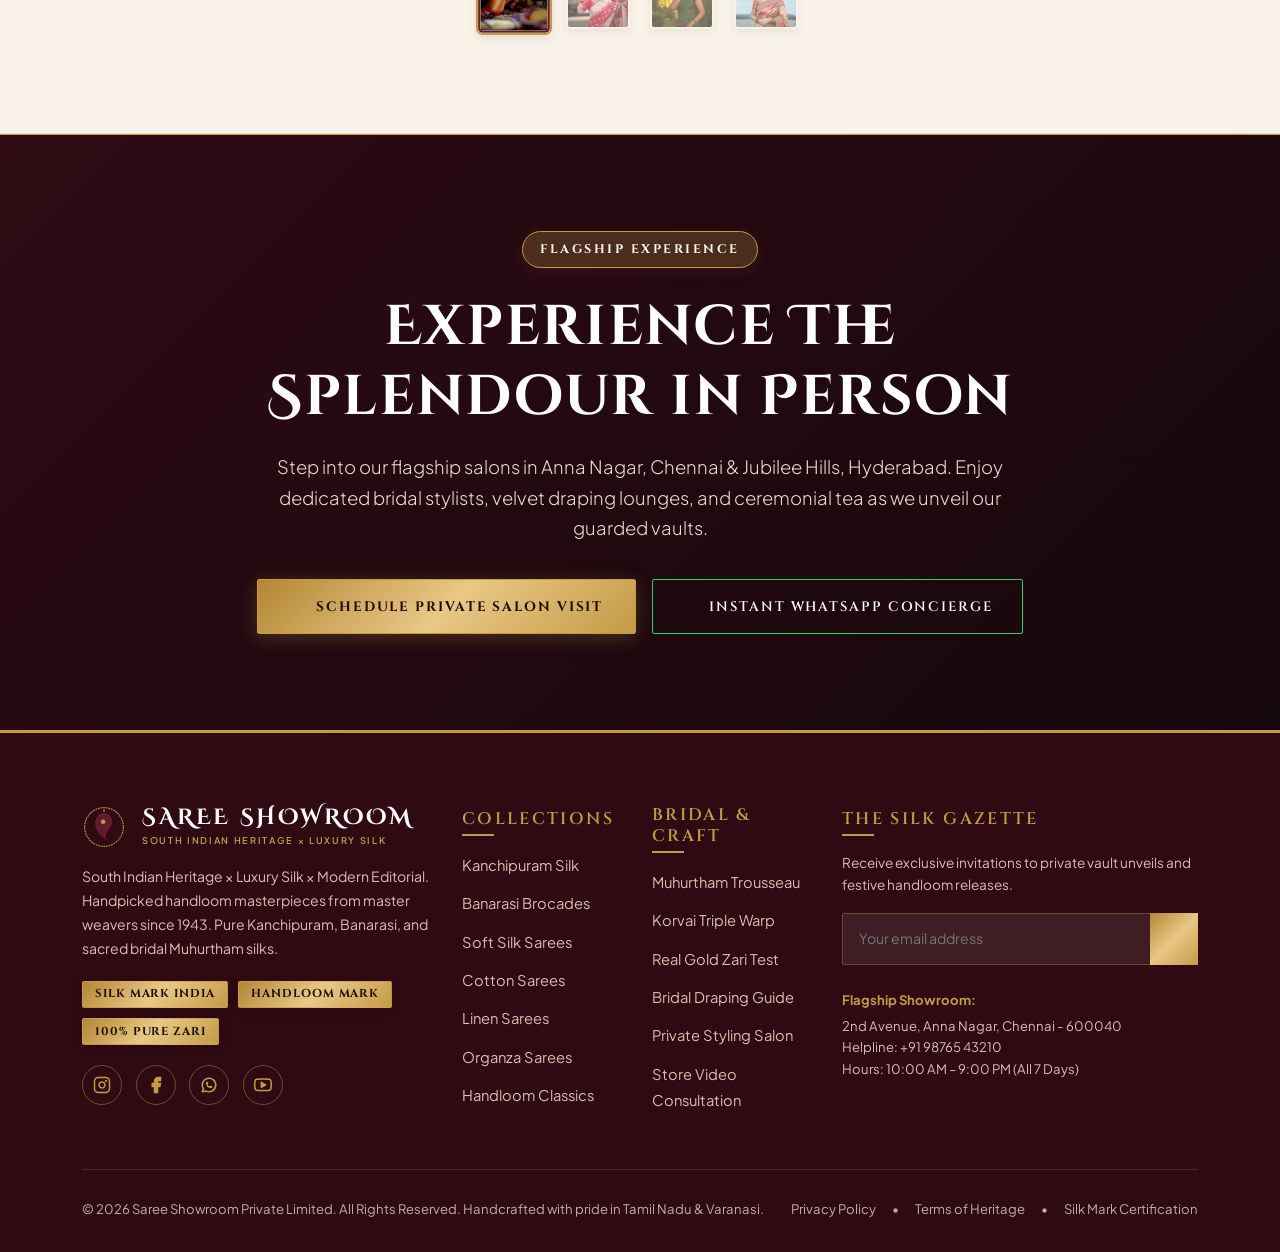
==== commit ad5fcc7a: "Fix navbar sticky scroll, mega menu alignment, quick view modal close/tabs, bridal contrast/CTA butt" ====
--- a/index.html
+++ b/index.html
@@ -175,7 +175,7 @@
           </li>
 
           <!-- Collections Mega Menu Dropdown -->
-          <li class="nav-tier-item">
+          <li class="nav-tier-item has-mega-menu">
             <a href="collections.html" class="nav-tier-link">
               Collections <i data-lucide="chevron-down" style="width: 14px; height: 14px;"></i>
             </a>
@@ -1144,13 +1144,6 @@
        Site Footer
        ========================================================================== -->
   <footer class="site-footer">
-    <div class="footer-top-ornament">
-      <svg viewBox="0 0 100 100" style="width: 32px; height: 32px;">
-        <circle cx="50" cy="50" r="44" fill="none" stroke="#C49A45" stroke-width="2"/>
-        <path d="M50 18 C38 18 30 28 30 42 C30 58 44 72 56 80 C52 70 56 60 62 54 C68 48 70 40 68 32 C66 24 58 18 50 18 Z" fill="#C49A45"/>
-      </svg>
-    </div>
-
     <div class="container">
       <div class="row g-4 justify-content-between">
         
--- a/css/style.css
+++ b/css/style.css
@@ -82,6 +82,8 @@
 html {
   scroll-behavior: smooth;
   font-size: 16px;
+  overflow-x: clip;
+  max-width: 100%;
 }
 
 body {
@@ -96,7 +98,9 @@
   line-height: 1.65;
   -webkit-font-smoothing: antialiased;
   -moz-osx-font-smoothing: grayscale;
-  overflow-x: hidden;
+  overflow-x: clip;
+  max-width: 100%;
+  position: relative;
   transition: background-color 0.4s ease, color 0.4s ease;
 }
 
@@ -938,15 +942,20 @@
   position: relative;
 }
 
+.nav-tier-item.has-mega-menu,
+.nav-tier-item:has(.mega-menu-wrapper) {
+  position: static !important;
+}
+
 .mega-menu-wrapper {
   position: absolute;
   top: 100%;
   left: 0;
   right: 0;
   margin: 0 auto;
-  width: 100%;
-  max-width: 1080px;
-  background: var(--color-card-bg);
+  width: 1080px;
+  max-width: calc(100vw - 40px);
+  background: var(--color-card-bg) !important;
   border: 1px solid var(--color-border);
   box-shadow: 0 16px 45px rgba(0, 0, 0, 0.2);
   border-radius: 6px;
@@ -959,7 +968,14 @@
   z-index: 1050;
 }
 
-.nav-tier-item:hover .mega-menu-wrapper {
+[data-theme="dark"] .mega-menu-wrapper {
+  background: #1F0B12 !important;
+  border-color: rgba(196, 154, 69, 0.35);
+  box-shadow: 0 20px 50px rgba(0, 0, 0, 0.5);
+}
+
+.nav-tier-item:hover .mega-menu-wrapper,
+.nav-tier-item.has-mega-menu:hover .mega-menu-wrapper {
   opacity: 1;
   visibility: visible;
   pointer-events: auto;
@@ -1690,13 +1706,10 @@
 }
 
 .footer-top-ornament {
-  position: absolute;
-  top: -16px;
-  left: 50%;
-  transform: translateX(-50%);
-  background: var(--color-maroon-deep);
-  padding: 0 1.5rem;
-  color: var(--color-gold);
+  display: none !important;
+  visibility: hidden !important;
+  opacity: 0 !important;
+  pointer-events: none !important;
 }
 
 .footer-title {
@@ -1973,7 +1986,7 @@
 }
 
 /* ==========================================================================
-   Point 24: Bridal & Showroom CTA Equal Buttons Before Footer
+   Point 24 & Point 6: Bridal & Showroom CTA Equal Buttons Before Footer
    ========================================================================== */
 .showroom-cta-actions {
   display: flex;
@@ -1985,18 +1998,20 @@
 
 .showroom-cta-actions .btn-gold,
 .showroom-cta-actions .btn-outline-gold {
-  min-width: 280px !important;
+  width: 360px !important;
+  max-width: 100% !important;
   height: 52px !important;
   display: inline-flex !important;
   align-items: center !important;
   justify-content: center !important;
-  padding: 0 1.75rem !important;
+  padding: 0 1.5rem !important;
   font-size: 0.88rem !important;
   font-weight: 700 !important;
   letter-spacing: 0.08em !important;
   text-transform: uppercase !important;
   border-radius: 4px !important;
   box-sizing: border-box !important;
+  text-align: center !important;
   margin: 0 !important;
   transition: all 0.3s ease !important;
 }
@@ -2007,15 +2022,24 @@
   border-color: var(--color-gold) !important;
 }
 
-@media (max-width: 600px) {
+@media (max-width: 991.98px) {
   .showroom-cta-actions {
     flex-direction: column !important;
+    align-items: center !important;
     width: 100% !important;
+    gap: 1rem !important;
   }
   .showroom-cta-actions .btn-gold,
   .showroom-cta-actions .btn-outline-gold {
+    width: 360px !important;
+    max-width: 100% !important;
+  }
+}
+
+@media (max-width: 400px) {
+  .showroom-cta-actions .btn-gold,
+  .showroom-cta-actions .btn-outline-gold {
     width: 100% !important;
-    min-width: unset !important;
   }
 }
 
@@ -2582,7 +2606,7 @@
 }
 
 /* ==========================================================================
-   Point 38: Quick View Modal Buttons Equal Size (Add to Bag & WhatsApp)
+   Point 38 & Point 3: Quick View Modal Buttons Tablet & Mobile Alignment
    ========================================================================== */
 .qv-action-buttons-group,
 #quickViewModal .d-flex.flex-wrap.gap-2,
@@ -2590,7 +2614,6 @@
   display: flex !important;
   gap: 12px !important;
   width: 100% !important;
-  flex-wrap: nowrap !important;
 }
 
 .qv-btn-action,
@@ -2615,11 +2638,19 @@
   margin: 0 !important;
 }
 
-@media (max-width: 575.98px) {
+@media (max-width: 991.98px) {
   .qv-action-buttons-group,
   #quickViewModal .d-flex.flex-wrap.gap-2,
   #quickViewModal .d-flex.gap-3:last-child {
     flex-direction: column !important;
+    width: 100% !important;
+  }
+  .qv-btn-action,
+  #qvModalAddToCartBtn,
+  #qvAddToCartBtn,
+  #qvModalWhatsAppBtn {
+    width: 100% !important;
+    flex: none !important;
   }
 }
 
@@ -2691,5 +2722,175 @@
   }
 }
 
-
-
+/* ==========================================================================
+   Point 41: 1024px Home 2 Full Responsive Check & No-Overflow Hardening
+   ========================================================================== */
+@media (min-width: 992px) and (max-width: 1199.98px) {
+  .hero-atelier-split .container,
+  .home2-video-sanctum .container {
+    max-width: 960px !important;
+  }
+
+  .hero-atelier-split .hero-headline {
+    font-size: 2.85rem !important;
+    line-height: 1.18 !important;
+  }
+
+  .silk-swatch-picker {
+    max-width: 100% !important;
+    padding: 0.65rem 1rem !important;
+  }
+
+  .home2-video-sanctum .col-lg-6 {
+    width: 50% !important;
+  }
+
+  .home2-video-stage-frame {
+    max-width: 360px !important;
+  }
+}
+
+/* ==========================================================================
+   Point 42: 1024px Collection Page Image & Card Alignment
+   ========================================================================== */
+#collectionsProductGrid {
+  display: flex !important;
+  flex-wrap: wrap !important;
+  width: 100% !important;
+  margin-right: -0.75rem !important;
+  margin-left: -0.75rem !important;
+}
+
+#collectionsProductGrid > [class*="col-"] {
+  display: flex !important;
+  flex-direction: column !important;
+  padding-right: 0.75rem !important;
+  padding-left: 0.75rem !important;
+  box-sizing: border-box !important;
+}
+
+#collectionsProductGrid .product-card {
+  width: 100% !important;
+  height: 100% !important;
+  display: flex !important;
+  flex-direction: column !important;
+  justify-content: space-between !important;
+}
+
+#collectionsProductGrid .product-media-wrapper {
+  width: 100% !important;
+  aspect-ratio: 3 / 4 !important;
+  position: relative !important;
+  overflow: hidden !important;
+  border-radius: 3px 3px 0 0 !important;
+}
+
+#collectionsProductGrid .product-img,
+#collectionsProductGrid .product-img-hover {
+  width: 100% !important;
+  height: 100% !important;
+  object-fit: cover !important;
+  object-position: center top !important;
+}
+
+#collectionsProductGrid .product-info {
+  display: flex !important;
+  flex-direction: column !important;
+  flex-grow: 1 !important;
+  padding: 1.15rem 1rem 1.25rem !important;
+}
+
+#collectionsProductGrid .product-title {
+  min-height: 2.9rem !important;
+  height: 2.9rem !important;
+  line-height: 1.35 !important;
+  margin-bottom: 0.5rem !important;
+}
+
+#collectionsProductGrid .product-card-cta {
+  margin-top: auto !important;
+}
+
+/* Explicit 1024px breakpoint rules for Collections: 3 symmetrical columns filling 100% */
+@media (min-width: 992px) and (max-width: 1199.98px) {
+  #collectionsProductGrid > [class*="col-"] {
+    width: 33.333333% !important;
+    max-width: 33.333333% !important;
+    flex: 0 0 33.333333% !important;
+  }
+}
+
+/* Explicit 768px tablet breakpoint: 2 symmetrical columns filling 100% */
+@media (min-width: 576px) and (max-width: 991.98px) {
+  #collectionsProductGrid > [class*="col-"] {
+    width: 50% !important;
+    max-width: 50% !important;
+    flex: 0 0 50% !important;
+  }
+}
+
+/* ==========================================================================
+   Point 4 & 5: Bridal Saree Hero & Editorial Lookbook Ultra-Contrast
+   ========================================================================== */
+.bridal-hero {
+  position: relative !important;
+  min-height: 85vh !important;
+  display: flex !important;
+  align-items: center !important;
+  background: linear-gradient(180deg, rgba(20, 5, 10, 0.88) 0%, rgba(15, 3, 7, 0.94) 100%),
+              url('../IMGAE/happysurd-photography-7q-Z4IrqyYY-unsplash.jpg') center 22% / cover no-repeat !important;
+  color: #FFFFFF !important;
+  padding: 6rem 0 !important;
+}
+
+.bridal-hero .section-tag {
+  color: #F3D295 !important;
+  font-weight: 700 !important;
+  letter-spacing: 0.22em !important;
+  text-shadow: 0 2px 8px rgba(0, 0, 0, 0.7) !important;
+}
+
+.bridal-hero .hero-headline,
+.bridal-hero h1,
+.bridal-hero .hero-headline h1 {
+  color: #F8F2E8 !important;
+  text-shadow: 0 4px 16px rgba(0, 0, 0, 0.85) !important;
+}
+
+.bridal-hero .highlight-italic {
+  color: #E9C885 !important;
+  font-family: var(--font-serif-editorial) !important;
+  font-style: italic !important;
+  text-shadow: 0 2px 10px rgba(0, 0, 0, 0.8) !important;
+}
+
+.bridal-hero .hero-description {
+  color: #EDE3D5 !important;
+  text-shadow: 0 2px 8px rgba(0, 0, 0, 0.75) !important;
+  font-size: 1.05rem !important;
+  line-height: 1.8 !important;
+}
+
+/* Editorial Lookbook Cards High Contrast */
+.bridal-lookbook-overlay,
+.bridal-lookbook-swiper .position-absolute {
+  background: linear-gradient(180deg, transparent 0%, rgba(15, 4, 8, 0.75) 35%, rgba(15, 4, 8, 0.96) 100%) !important;
+  color: #FFFFFF !important;
+}
+
+.bridal-lookbook-overlay h4,
+.bridal-lookbook-swiper .position-absolute h4 {
+  color: #FFFFFF !important;
+  text-shadow: 0 2px 8px rgba(0, 0, 0, 0.9) !important;
+  font-weight: 700 !important;
+}
+
+.bridal-lookbook-overlay p,
+.bridal-lookbook-swiper .position-absolute p {
+  color: #F8F2E8 !important;
+  text-shadow: 0 1px 6px rgba(0, 0, 0, 0.85) !important;
+}
+
+
+
+
--- a/css/components.css
+++ b/css/components.css
@@ -785,6 +785,20 @@
   transition: var(--transition-smooth);
 }
 
+.category-tile.span-8 {
+  grid-column: span 8;
+  height: 440px;
+}
+
+.category-tile.span-4 {
+  grid-column: span 4;
+  height: 440px;
+}
+
+.category-tile.span-4.tile-short {
+  height: 380px;
+}
+
 .category-tile:hover {
   transform: translateY(-5px);
   border-color: var(--color-gold);
--- a/css/responsive.css
+++ b/css/responsive.css
@@ -290,22 +290,63 @@
     gap: 2.5rem !important;
   }
 
-  /* Product Grid sizing */
+  /* Product Grid sizing for Collections (Equal alignment & full-width balance) */
   .products-grid-container {
+    display: flex !important;
+    flex-wrap: wrap !important;
+  }
+
+  .products-grid-container > [class*="col-"] {
+    display: flex !important;
+    flex-direction: column !important;
+  }
+
+  /* At 1024px tablet landscape: 3 equal cards per row filling 100% with no gap */
+  @media (min-width: 992px) and (max-width: 1199.98px) {
+    #collectionsProductGrid > [class*="col-"],
+    .products-grid-container > .col-lg-4 {
+      width: 33.333333% !important;
+      max-width: 33.333333% !important;
+      flex: 0 0 33.333333% !important;
+    }
+  }
+
+  /* Asymmetric Categories Grid on Tablet (1024px) */
+  .asymmetric-category-grid {
+    display: grid !important;
     grid-template-columns: repeat(2, 1fr) !important;
     gap: 1.25rem !important;
   }
 
-  .asymmetric-category-grid {
-    grid-template-columns: 1fr 1fr !important;
-  }
-
   .category-tile.span-12,
-  .category-tile.span-8,
+  .category-tile.span-8 {
+    grid-column: span 2 !important;
+    height: 360px !important;
+  }
+
   .category-tile.span-6,
   .category-tile.span-4 {
-    grid-column: span 2 !important;
-    height: 340px !important;
+    grid-column: span 1 !important;
+    height: 320px !important;
+  }
+
+  /* 4-Step Craft Timeline Card font & padding scaling at 1024px */
+  .craft-step-card {
+    padding: 1.5rem 1.15rem !important;
+  }
+
+  .craft-step-card .craft-step-number {
+    font-size: 1.85rem !important;
+    margin-bottom: 0.5rem !important;
+  }
+
+  .craft-step-card h4 {
+    font-size: 1.05rem !important;
+  }
+
+  .craft-step-card p {
+    font-size: 0.82rem !important;
+    line-height: 1.55 !important;
   }
 }
 
@@ -438,9 +479,13 @@
     display: inline-flex !important;
   }
 
-  .products-grid-container {
-    grid-template-columns: repeat(2, 1fr) !important;
-    gap: 1rem !important;
+  /* At 768px tablet portrait: 2 equal cards per row */
+  #collectionsProductGrid > [class*="col-"],
+  .products-grid-container > .col-md-6,
+  .products-grid-container > .col-sm-6 {
+    width: 50% !important;
+    max-width: 50% !important;
+    flex: 0 0 50% !important;
   }
 
   .product-badges-group {
@@ -503,12 +548,12 @@
     height: 300px !important;
   }
 
-  /* Single column or snug 2-col on small screen */
-  .products-grid-container {
-    grid-template-columns: 1fr !important;
-    gap: 1.25rem !important;
-    max-width: 380px;
-    margin: 0 auto;
+  /* Single column on mobile small screen */
+  #collectionsProductGrid > [class*="col-"],
+  .products-grid-container > .col-12 {
+    width: 100% !important;
+    max-width: 100% !important;
+    flex: 0 0 100% !important;
   }
 
   .product-media-wrapper {
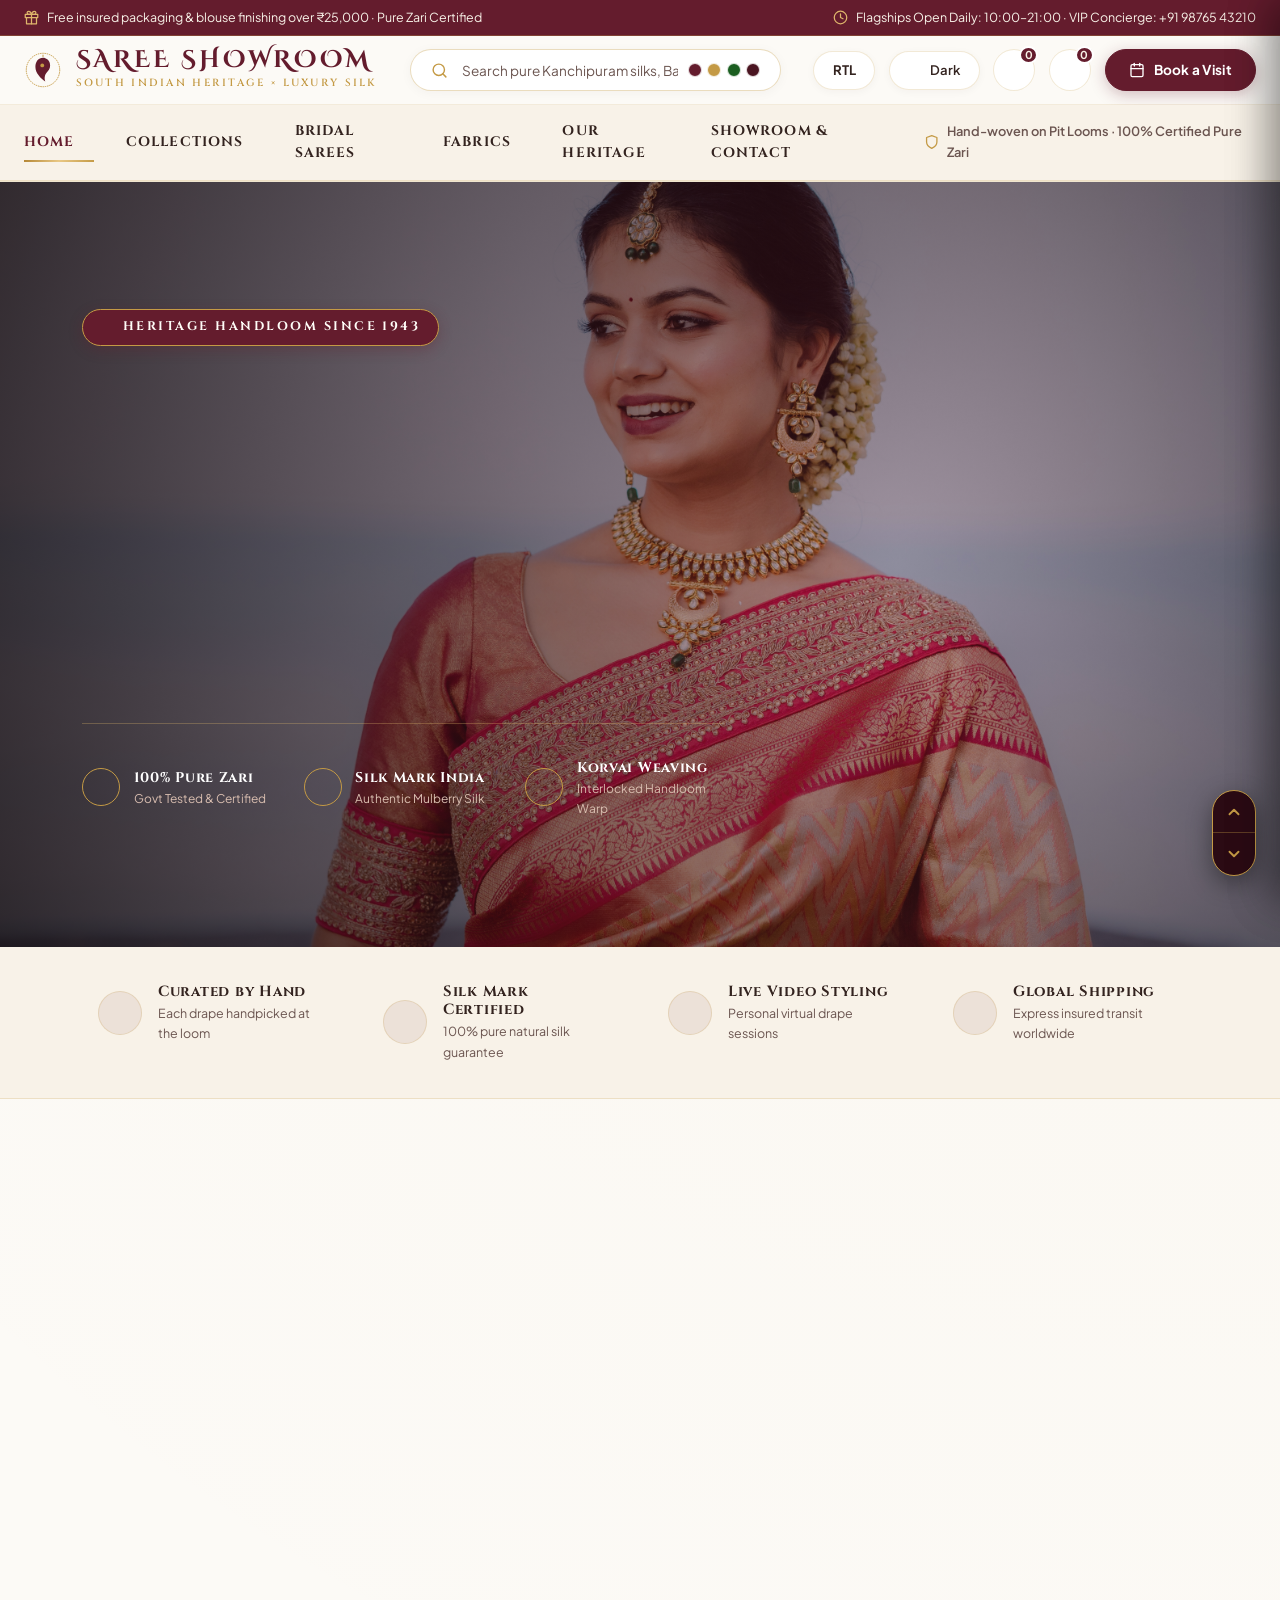
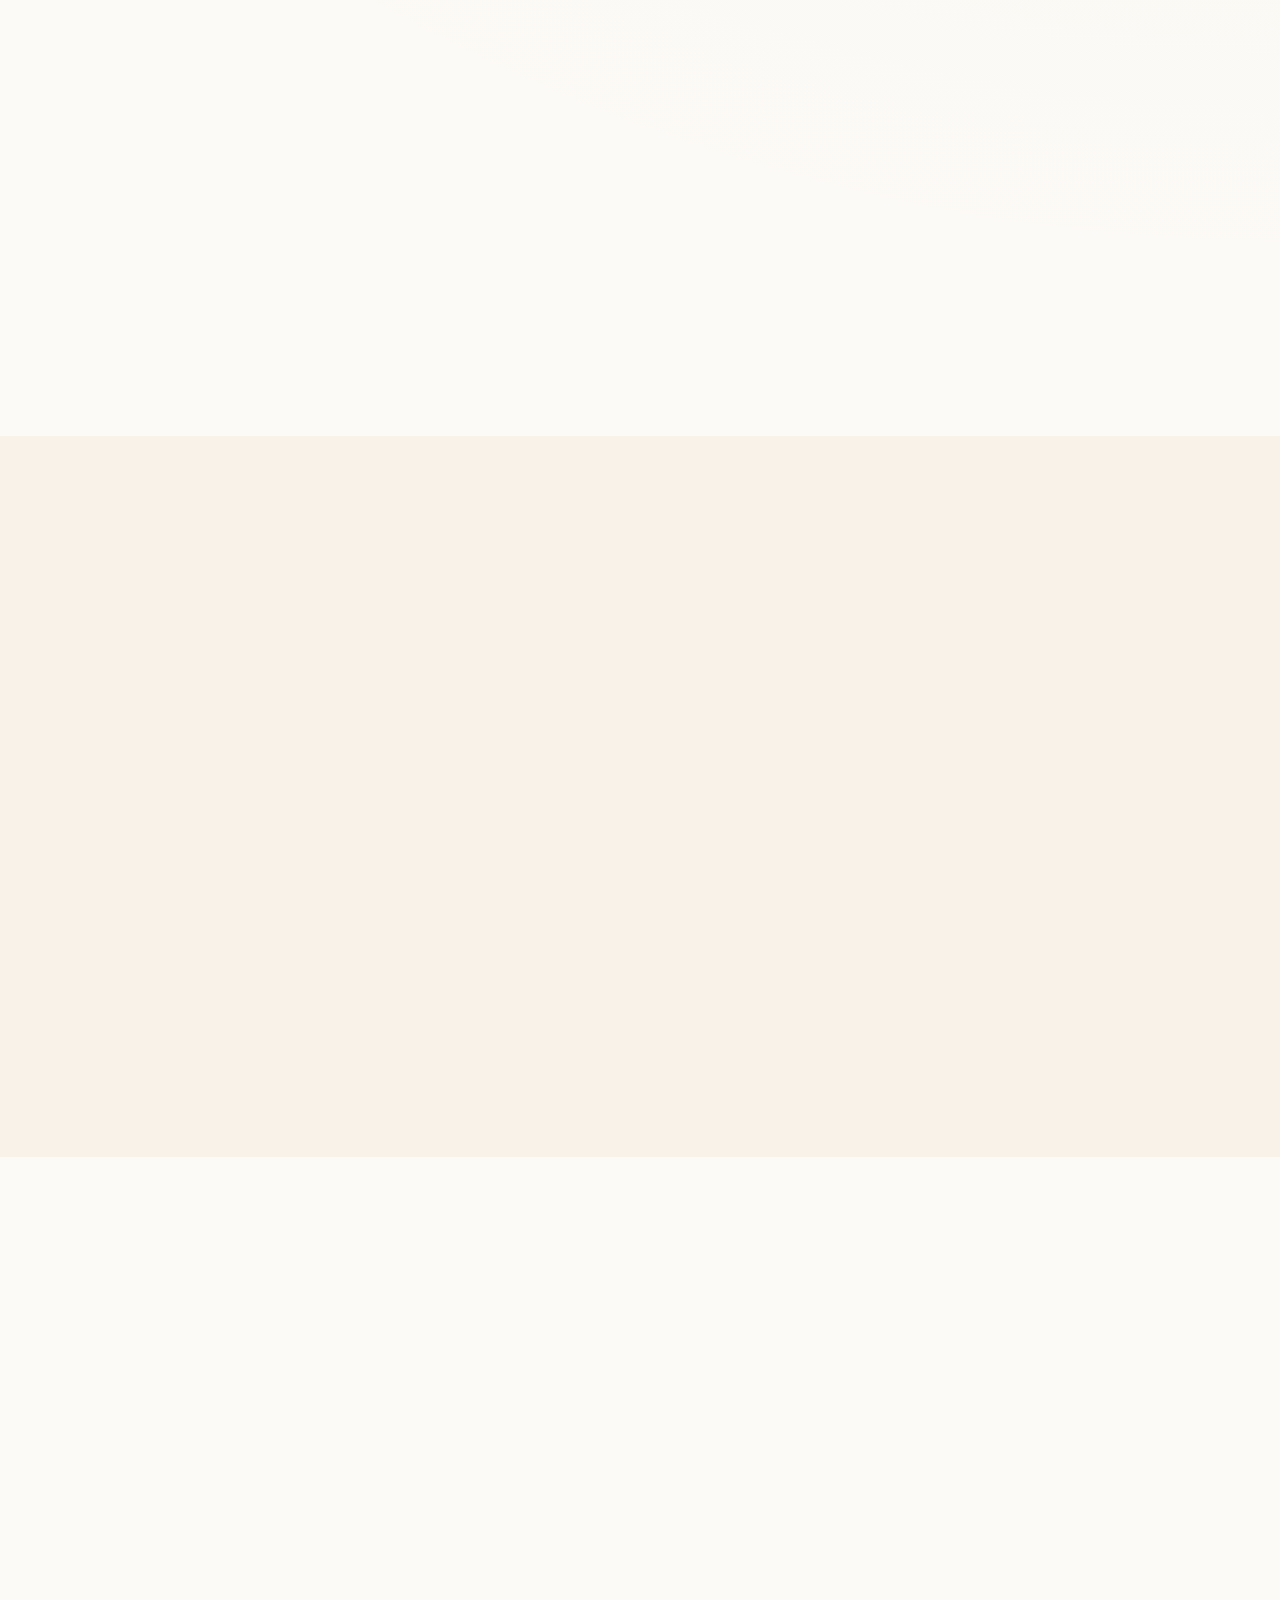
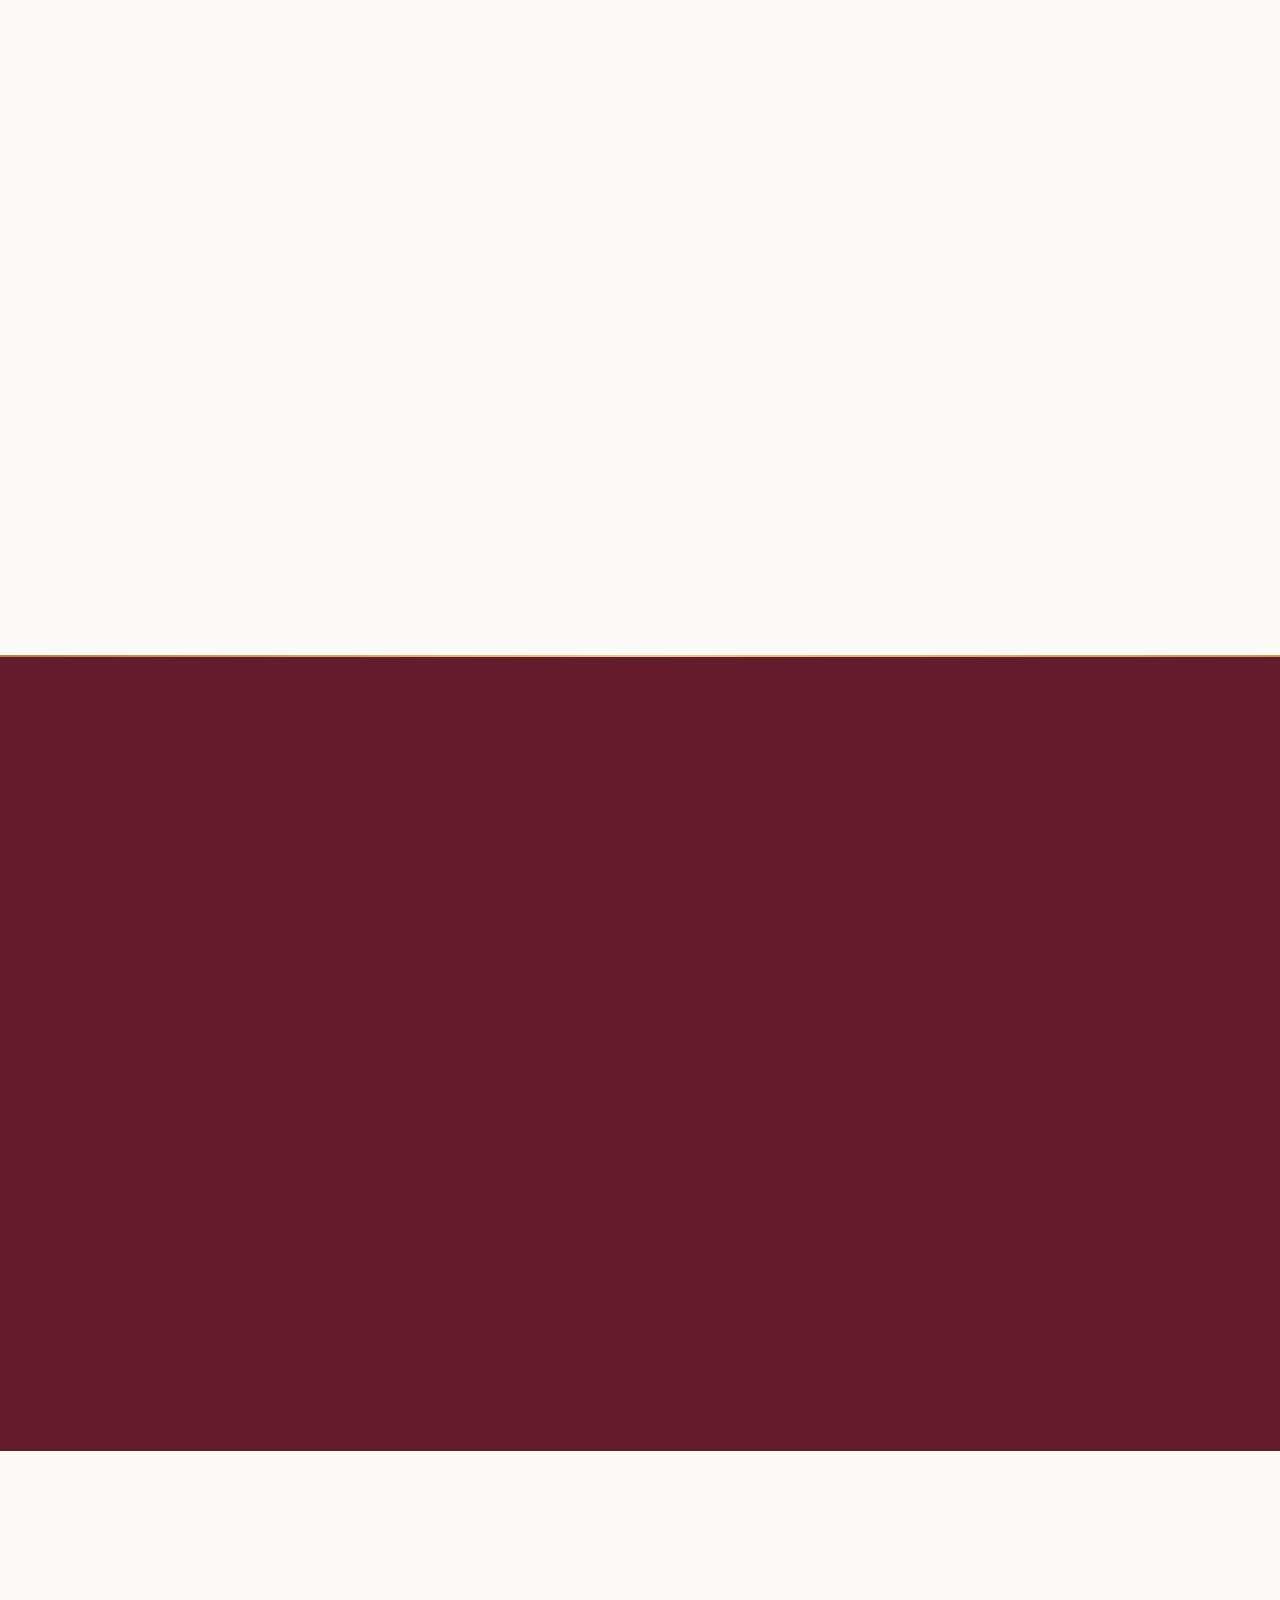
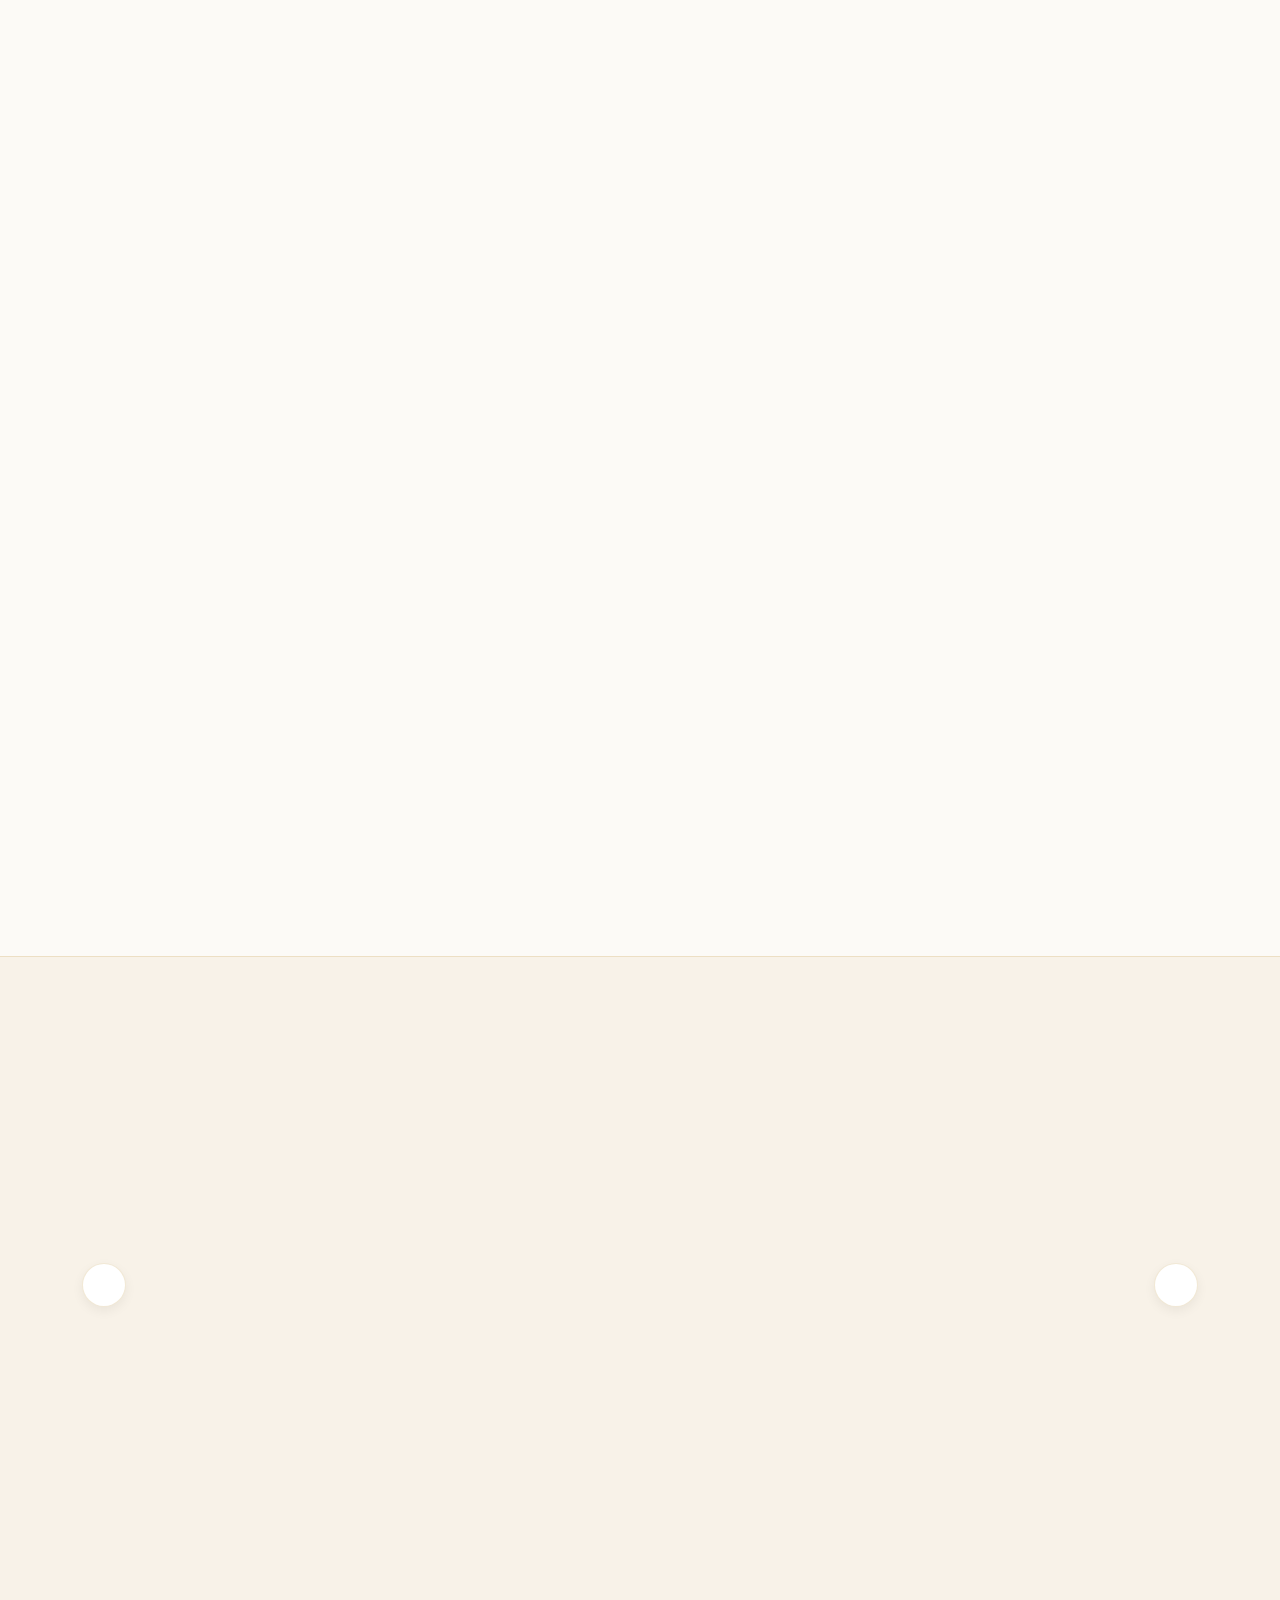
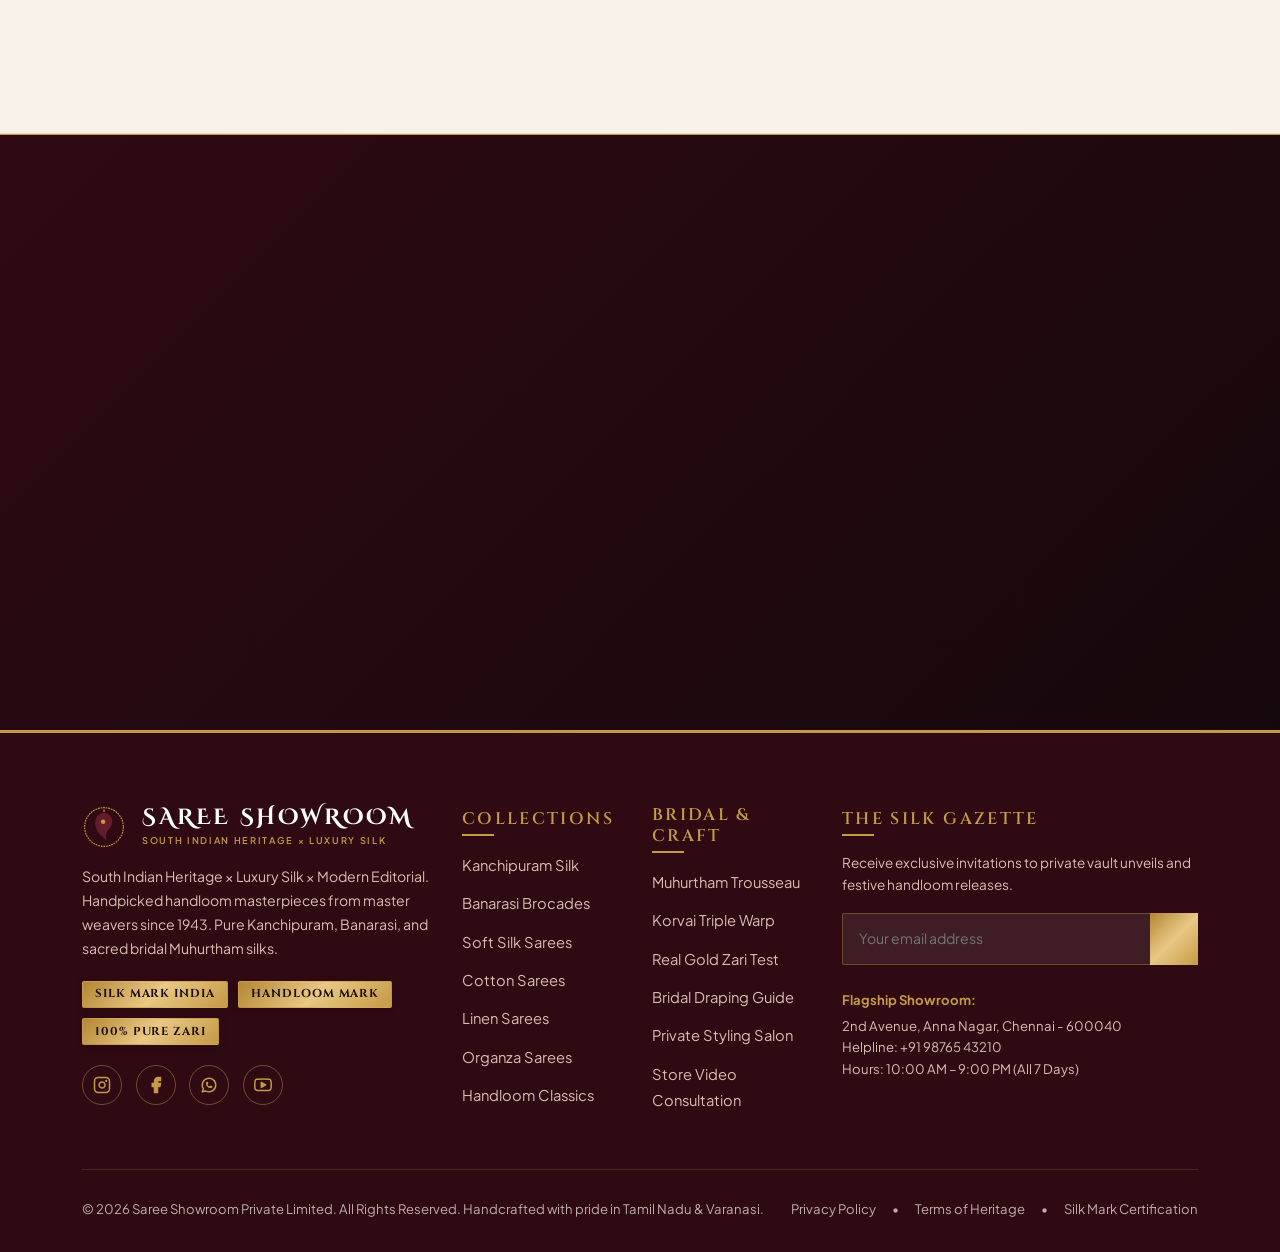
==== commit d4da5de7: "Fix contact dropdowns, mobile button alignment, distinct images across all pages, RTL Swiper & Herit" ====
--- a/index.html
+++ b/index.html
@@ -45,7 +45,7 @@
           </svg>
           <span>Free insured packaging & blouse finishing over ₹25,000 · Pure Zari Certified</span>
         </div>
-        <div class="header-top-item d-none d-md-inline-flex">
+        <div class="header-top-item">
           <svg viewBox="0 0 24 24" width="15" height="15" fill="none" stroke="currentColor" stroke-width="2" stroke-linecap="round" stroke-linejoin="round">
             <circle cx="12" cy="12" r="10"/>
             <polyline points="12 6 12 12 16 14"/>
@@ -331,7 +331,7 @@
 
         <li class="mobile-nav-item">
           <a href="bridal.html" class="mobile-nav-link d-flex justify-content-between align-items-center">
-            <span>Bridal Sarees & Muhurtham</span>
+            <span>Bridal Sarees</span>
             <i data-lucide="chevron-right" style="width: 18px; height: 18px;"></i>
           </a>
         </li>
@@ -404,7 +404,7 @@
       <div class="mt-3">
         <button class="btn-gold w-100 py-3 d-flex align-items-center justify-content-center gap-2" data-bs-toggle="modal" data-bs-target="#appointmentModal" data-bs-dismiss="offcanvas" style="height: 46px; font-size: 0.86rem; font-weight: 700;">
           <i data-lucide="calendar" style="width: 18px; height: 18px;"></i>
-          <span>Book Private Styling Salon</span>
+          <span>Book a Visit</span>
         </button>
       </div>
 
@@ -677,7 +677,7 @@
           <!-- Collection 5: Organza & Tissue -->
           <div class="swiper-slide">
             <div class="collection-card-item">
-              <img src="https://images.unsplash.com/photo-1609357605129-26f69add5d6e?auto=format&fit=crop&w=900&q=80" alt="Organza Sarees" class="collection-card-img" />
+              <img src="IMGAE/saree-extra-lavender.jpg" alt="Organza Sarees" class="collection-card-img" />
               <div class="collection-card-overlay">
                 <span style="font-size: 0.72rem; text-transform: uppercase; color: var(--color-gold); font-weight: 700;">Sheer Elegance</span>
                 <h3 class="collection-card-title">Organza & Tissue</h3>
@@ -730,7 +730,7 @@
             </div>
             <div class="product-media-wrapper" onclick="openQuickView('saree-01')" style="cursor: pointer;">
               <img src="IMGAE/shades-by-43-Rm9DL9DmGi4-unsplash.jpg" alt="Crimson Red Bridal Kanchipuram" class="product-img" />
-              <img src="IMGAE/happysurd-photography-7q-Z4IrqyYY-unsplash.jpg" alt="Drape Detail" class="product-img-hover" />
+              <img src="IMGAE/saree-extra-kumkum.jpg" alt="Drape Detail" class="product-img-hover" />
               <div class="product-quick-view-bar" onclick="event.stopPropagation(); openQuickView('saree-01');">
                 <button class="quick-view-btn"><i data-lucide="eye" style="width: 15px; height: 15px;"></i> Quick View</button>
               </div>
@@ -772,7 +772,7 @@
             </div>
             <div class="product-media-wrapper" onclick="openQuickView('saree-02')" style="cursor: pointer;">
               <img src="IMGAE/ghunnghat-delhi-nQAseP3G96Q-unsplash.jpg" alt="Royal Wine Kanchipuram" class="product-img" />
-              <img src="IMGAE/shibnarayaninpace-woman-8060193_1920.jpg" alt="Drape Detail" class="product-img-hover" />
+              <img src="IMGAE/saree-extra-gadwal.jpg" alt="Drape Detail" class="product-img-hover" />
               <div class="product-quick-view-bar" onclick="event.stopPropagation(); openQuickView('saree-02');">
                 <button class="quick-view-btn"><i data-lucide="eye" style="width: 15px; height: 15px;"></i> Quick View</button>
               </div>
@@ -814,7 +814,7 @@
             </div>
             <div class="product-media-wrapper" onclick="openQuickView('saree-03')" style="cursor: pointer;">
               <img src="IMGAE/sushanta-rokka-FWfhfJks5N4-unsplash.jpg" alt="Emerald Green Pure Silk" class="product-img" />
-              <img src="IMGAE/horitoki-ltd-dCuCMZ9XnHg-unsplash.jpg" alt="Drape Detail" class="product-img-hover" />
+              <img src="IMGAE/saree-extra-softsilk.jpg" alt="Drape Detail" class="product-img-hover" />
               <div class="product-quick-view-bar" onclick="event.stopPropagation(); openQuickView('saree-03');">
                 <button class="quick-view-btn"><i data-lucide="eye" style="width: 15px; height: 15px;"></i> Quick View</button>
               </div>
@@ -856,7 +856,7 @@
             </div>
             <div class="product-media-wrapper" onclick="openQuickView('saree-04')" style="cursor: pointer;">
               <img src="IMGAE/bulbul-ahmed-v9nCfAKxxx4-unsplash.jpg" alt="Mango Buta Cotton Saree" class="product-img" />
-              <img src="IMGAE/lola-azizada-Cr4BApFna1c-unsplash.jpg" alt="Drape Detail" class="product-img-hover" />
+              <img src="IMGAE/saree-extra-sungudi.jpg" alt="Drape Detail" class="product-img-hover" />
               <div class="product-quick-view-bar" onclick="event.stopPropagation(); openQuickView('saree-04');">
                 <button class="quick-view-btn"><i data-lucide="eye" style="width: 15px; height: 15px;"></i> Quick View</button>
               </div>
@@ -903,7 +903,7 @@
       <div class="row align-items-center g-5">
         
         <!-- Left Content -->
-        <div class="col-lg-6" data-aos="fade-right">
+        <div class="col-lg-6" data-aos="fade-up">
           <span class="kankatala-sub">OUR HERITAGE</span>
           <h2 class="kankatala-heading">
             WOVEN IN TRADITION,<br />
@@ -924,16 +924,16 @@
         </div>
 
         <!-- Right Overlapping Editorial Imagery -->
-        <div class="col-lg-6" data-aos="fade-left">
+        <div class="col-lg-6" data-aos="fade-up">
           <div class="kankatala-overlap-gallery">
             <!-- Background Tall Portrait Card -->
             <div class="overlap-bg-card">
               <img src="IMGAE/happysurd-photography-7q-Z4IrqyYY-unsplash.jpg" alt="Rich Silk Saree with Zari Border" />
             </div>
 
-            <!-- Foreground Overlapping Card (Three women walking on lawn) -->
+            <!-- Foreground Overlapping Card -->
             <div class="overlap-fg-card">
-              <img src="IMGAE/shibnarayaninpace-woman-8060193_1920.jpg" alt="Women Draped in Heritage Silk" />
+              <img src="IMGAE/saree-extra-tussar.jpg" alt="Women Draped in Heritage Silk" />
             </div>
 
             <!-- Floating Video Play Badge -->
@@ -1104,10 +1104,10 @@
           <img src="IMGAE/sushanta-rokka-FWfhfJks5N4-unsplash.jpg" alt="Dr. Radhika Sundaram" />
         </button>
         <button class="testimonial-thumb-item" onclick="goToTestimonial(2)" title="Ananya Krishnan">
-          <img src="IMGAE/happysurd-photography-7q-Z4IrqyYY-unsplash.jpg" alt="Ananya Krishnan" />
+          <img src="IMGAE/ai_studio-80-ai-generated-9009911_1920.png" alt="Ananya Krishnan" />
         </button>
         <button class="testimonial-thumb-item" onclick="goToTestimonial(3)" title="Meenakshi Ramanathan">
-          <img src="IMGAE/shades-by-43-Rm9DL9DmGi4-unsplash.jpg" alt="Meenakshi Ramanathan" />
+          <img src="IMGAE/lola-azizada-Cr4BApFna1c-unsplash.jpg" alt="Meenakshi Ramanathan" />
         </button>
       </div>
 
--- a/css/style.css
+++ b/css/style.css
@@ -2891,6 +2891,246 @@
   text-shadow: 0 1px 6px rgba(0, 0, 0, 0.85) !important;
 }
 
-
-
-
+/* ==========================================================================
+   Point 9: Contact Page Dropdown Visibility & Arrow Contrast
+   ========================================================================== */
+.form-select.form-control-luxury,
+select.form-control-luxury,
+.form-control-luxury {
+  background-color: #FFFFFF !important;
+  border: 1.5px solid rgba(196, 154, 69, 0.55) !important;
+  color: #33231F !important;
+  border-radius: 4px !important;
+}
+
+.form-select.form-control-luxury,
+select.form-control-luxury {
+  background-image: url("data:image/svg+xml,%3csvg xmlns='http://www.w3.org/2000/svg' viewBox='0 0 16 16'%3e%3cpath fill='none' stroke='%23C49A45' stroke-linecap='round' stroke-linejoin='round' stroke-width='2.2' d='m2 5 6 6 6-6'/%3e%3c/svg%3e") !important;
+  background-repeat: no-repeat !important;
+  background-position: right 0.85rem center !important;
+  background-size: 16px 12px !important;
+  padding-right: 2.5rem !important;
+}
+
+[data-theme="dark"] .form-select.form-control-luxury,
+[data-theme="dark"] select.form-control-luxury {
+  background-color: #250E16 !important;
+  border-color: rgba(229, 184, 105, 0.6) !important;
+  color: #FFFDF8 !important;
+  background-image: url("data:image/svg+xml,%3csvg xmlns='http://www.w3.org/2000/svg' viewBox='0 0 16 16'%3e%3cpath fill='none' stroke='%23DFB76C' stroke-linecap='round' stroke-linejoin='round' stroke-width='2.2' d='m2 5 6 6 6-6'/%3e%3c/svg%3e") !important;
+}
+
+[dir="rtl"] .form-select.form-control-luxury,
+[dir="rtl"] select.form-control-luxury {
+  background-position: left 0.85rem center !important;
+  padding-left: 2.5rem !important;
+  padding-right: 1.15rem !important;
+}
+
+/* ==========================================================================
+   Point 10: Mobile View Button Alignment & Sizing
+   ========================================================================== */
+@media (max-width: 575.98px) {
+  .hero-editorial .btn-gold,
+  .hero-editorial .btn-outline-gold,
+  .hero-atelier-split .btn-gold,
+  .hero-atelier-split .btn-outline-gold,
+  .bridal-hero .btn-gold,
+  .bridal-hero .btn-outline-gold,
+  .showroom-cta-actions .btn-gold,
+  .showroom-cta-actions .btn-outline-gold,
+  .hero-cta-group .btn {
+    width: 100% !important;
+    height: 48px !important;
+    display: inline-flex !important;
+    align-items: center !important;
+    justify-content: center !important;
+    box-sizing: border-box !important;
+    font-size: 0.85rem !important;
+  }
+
+  .mobile-toggles-row .btn {
+    height: 44px !important;
+    font-size: 0.8rem !important;
+    font-weight: 700 !important;
+  }
+}
+
+/* ==========================================================================
+   Point 12: Curated Edits Swiper RTL Card Alignment
+   ========================================================================== */
+[dir="rtl"] .collections-carousel-section {
+  overflow: hidden !important;
+}
+
+[dir="rtl"] .collections-swiper {
+  direction: rtl !important;
+}
+
+[dir="rtl"] .collections-swiper .swiper-wrapper {
+  direction: rtl !important;
+}
+
+/* ==========================================================================
+   Point 13: Our Heritage Section Clean RTL Alignment
+   ========================================================================== */
+[dir="rtl"] .kankatala-heritage-section .row {
+  display: flex !important;
+  flex-direction: row !important;
+  flex-wrap: wrap !important;
+}
+
+[dir="rtl"] .kankatala-heritage-section .col-lg-6 {
+  width: 50% !important;
+  max-width: 50% !important;
+  flex: 0 0 50% !important;
+  box-sizing: border-box !important;
+}
+
+@media (max-width: 991.98px) {
+  [dir="rtl"] .kankatala-heritage-section .col-lg-6 {
+    width: 100% !important;
+    max-width: 100% !important;
+    flex: 0 0 100% !important;
+  }
+}
+
+[dir="rtl"] .kankatala-sub,
+[dir="rtl"] .kankatala-heading,
+[dir="rtl"] .kankatala-body {
+  text-align: right !important;
+  direction: ltr !important;
+  unicode-bidi: plaintext !important;
+}
+
+[dir="rtl"] .kankatala-overlap-gallery {
+  display: flex !important;
+  align-items: center !important;
+  justify-content: center !important;
+  position: relative !important;
+  width: 100% !important;
+  max-width: 500px !important;
+  min-height: 440px !important;
+  margin: 0 auto !important;
+}
+
+[dir="rtl"] .overlap-bg-card {
+  position: relative !important;
+  width: 65% !important;
+  height: 420px !important;
+  margin-left: auto !important;
+  margin-right: 0 !important;
+  border-radius: 6px !important;
+  overflow: hidden !important;
+  z-index: 1 !important;
+}
+
+[dir="rtl"] .overlap-fg-card {
+  position: absolute !important;
+  left: 0 !important;
+  right: auto !important;
+  bottom: 25px !important;
+  width: 58% !important;
+  height: 320px !important;
+  border-radius: 6px !important;
+  border: 4px solid var(--color-maroon) !important;
+  z-index: 2 !important;
+}
+
+[dir="rtl"] .btn-video-play-floating {
+  position: absolute !important;
+  top: 50% !important;
+  left: 45% !important;
+  right: auto !important;
+  transform: translate(-50%, -50%) !important;
+  z-index: 3 !important;
+}
+
+/* ==========================================================================
+   Point 14: Collection Page Below Hero Sort Contrast & Dropdown Visibility
+   ========================================================================== */
+.sort-by-label,
+label[for="productSortSelect"] {
+  font-weight: 700 !important;
+  color: var(--color-dark-brown) !important;
+}
+
+[data-theme="dark"] .sort-by-label,
+[data-theme="dark"] label[for="productSortSelect"] {
+  color: #F8F2E8 !important;
+  text-shadow: 0 1px 3px rgba(0, 0, 0, 0.6) !important;
+}
+
+#productSortSelect {
+  background-color: #FFFFFF !important;
+  border: 1.5px solid var(--color-gold) !important;
+  color: var(--color-dark-brown) !important;
+  background-image: url("data:image/svg+xml,%3csvg xmlns='http://www.w3.org/2000/svg' viewBox='0 0 16 16'%3e%3cpath fill='none' stroke='%23C49A45' stroke-linecap='round' stroke-linejoin='round' stroke-width='2.2' d='m2 5 6 6 6-6'/%3e%3c/svg%3e") !important;
+  background-repeat: no-repeat !important;
+  background-position: right 0.85rem center !important;
+  background-size: 16px 12px !important;
+  padding-right: 2.25rem !important;
+  min-width: 175px !important;
+  height: 44px !important;
+}
+
+[data-theme="dark"] #productSortSelect {
+  background-color: #250E16 !important;
+  border: 1.5px solid var(--color-gold-light) !important;
+  color: #FFFDF8 !important;
+  background-image: url("data:image/svg+xml,%3csvg xmlns='http://www.w3.org/2000/svg' viewBox='0 0 16 16'%3e%3cpath fill='none' stroke='%23DFB76C' stroke-linecap='round' stroke-linejoin='round' stroke-width='2.2' d='m2 5 6 6 6-6'/%3e%3c/svg%3e") !important;
+}
+
+[dir="rtl"] #productSortSelect {
+  background-position: left 0.85rem center !important;
+  padding-left: 2.25rem !important;
+  padding-right: 1rem !important;
+}
+
+/* ==========================================================================
+   Point 15: Connoisseur Guide Accordion RTL Chevron & Text Alignment
+   ========================================================================== */
+[dir="rtl"] #sareeCareAccordion .accordion-button {
+  text-align: right !important;
+  direction: ltr !important;
+  unicode-bidi: plaintext !important;
+  padding-left: 3rem !important;
+  padding-right: 1.25rem !important;
+}
+
+[dir="rtl"] #sareeCareAccordion .accordion-button::after {
+  margin-left: 0 !important;
+  margin-right: auto !important;
+  position: absolute !important;
+  left: 1.25rem !important;
+  right: auto !important;
+}
+
+[dir="rtl"] #sareeCareAccordion .accordion-body {
+  text-align: right !important;
+  direction: ltr !important;
+  unicode-bidi: plaintext !important;
+}
+
+/* ==========================================================================
+   Point 16: Home Page 2 Hero Section Equal Button Sizes at 1024px
+   ========================================================================== */
+@media (min-width: 992px) and (max-width: 1199.98px) {
+  .hero-atelier-split .d-flex.flex-wrap.gap-3 .btn-gold,
+  .hero-atelier-split .d-flex.flex-wrap.gap-3 .btn-outline-gold {
+    width: 250px !important;
+    height: 50px !important;
+    display: inline-flex !important;
+    align-items: center !important;
+    justify-content: center !important;
+    box-sizing: border-box !important;
+    text-align: center !important;
+    padding: 0 1.25rem !important;
+    font-size: 0.85rem !important;
+  }
+}
+
+
+
+
+
